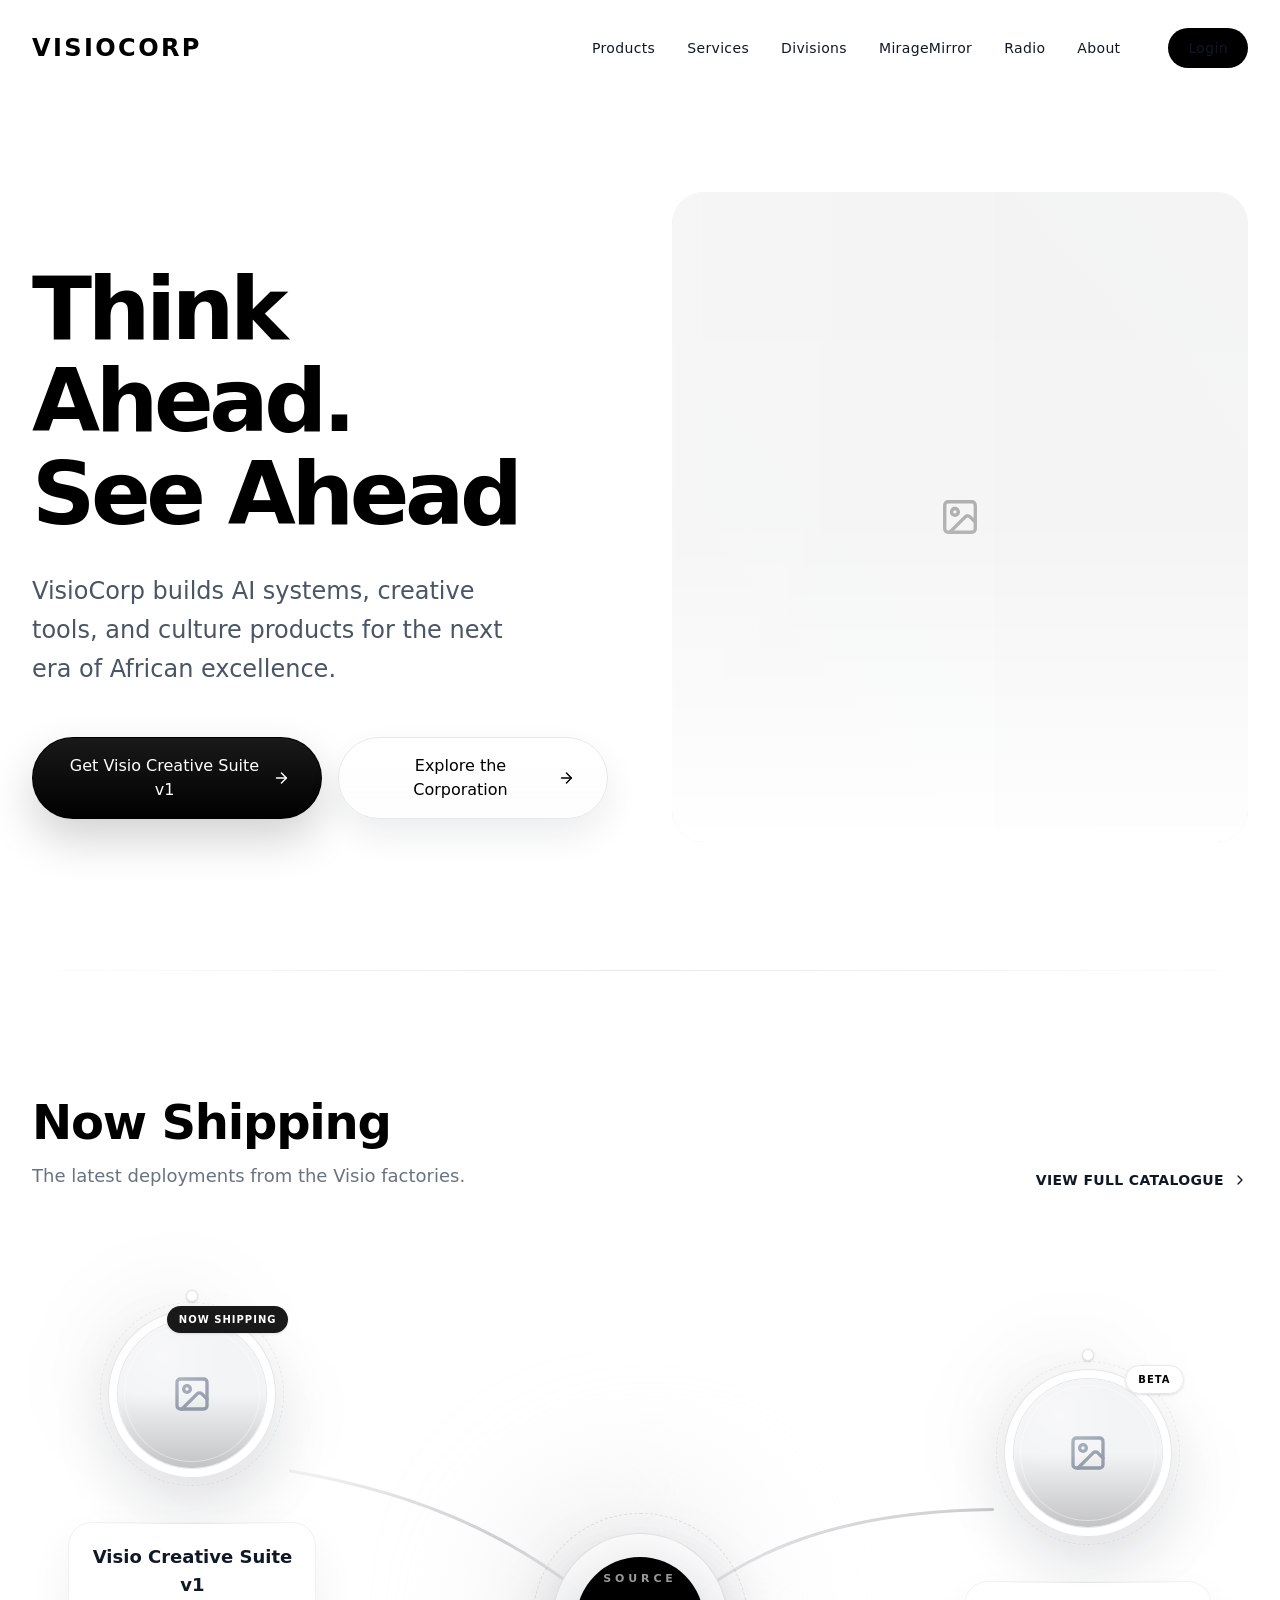
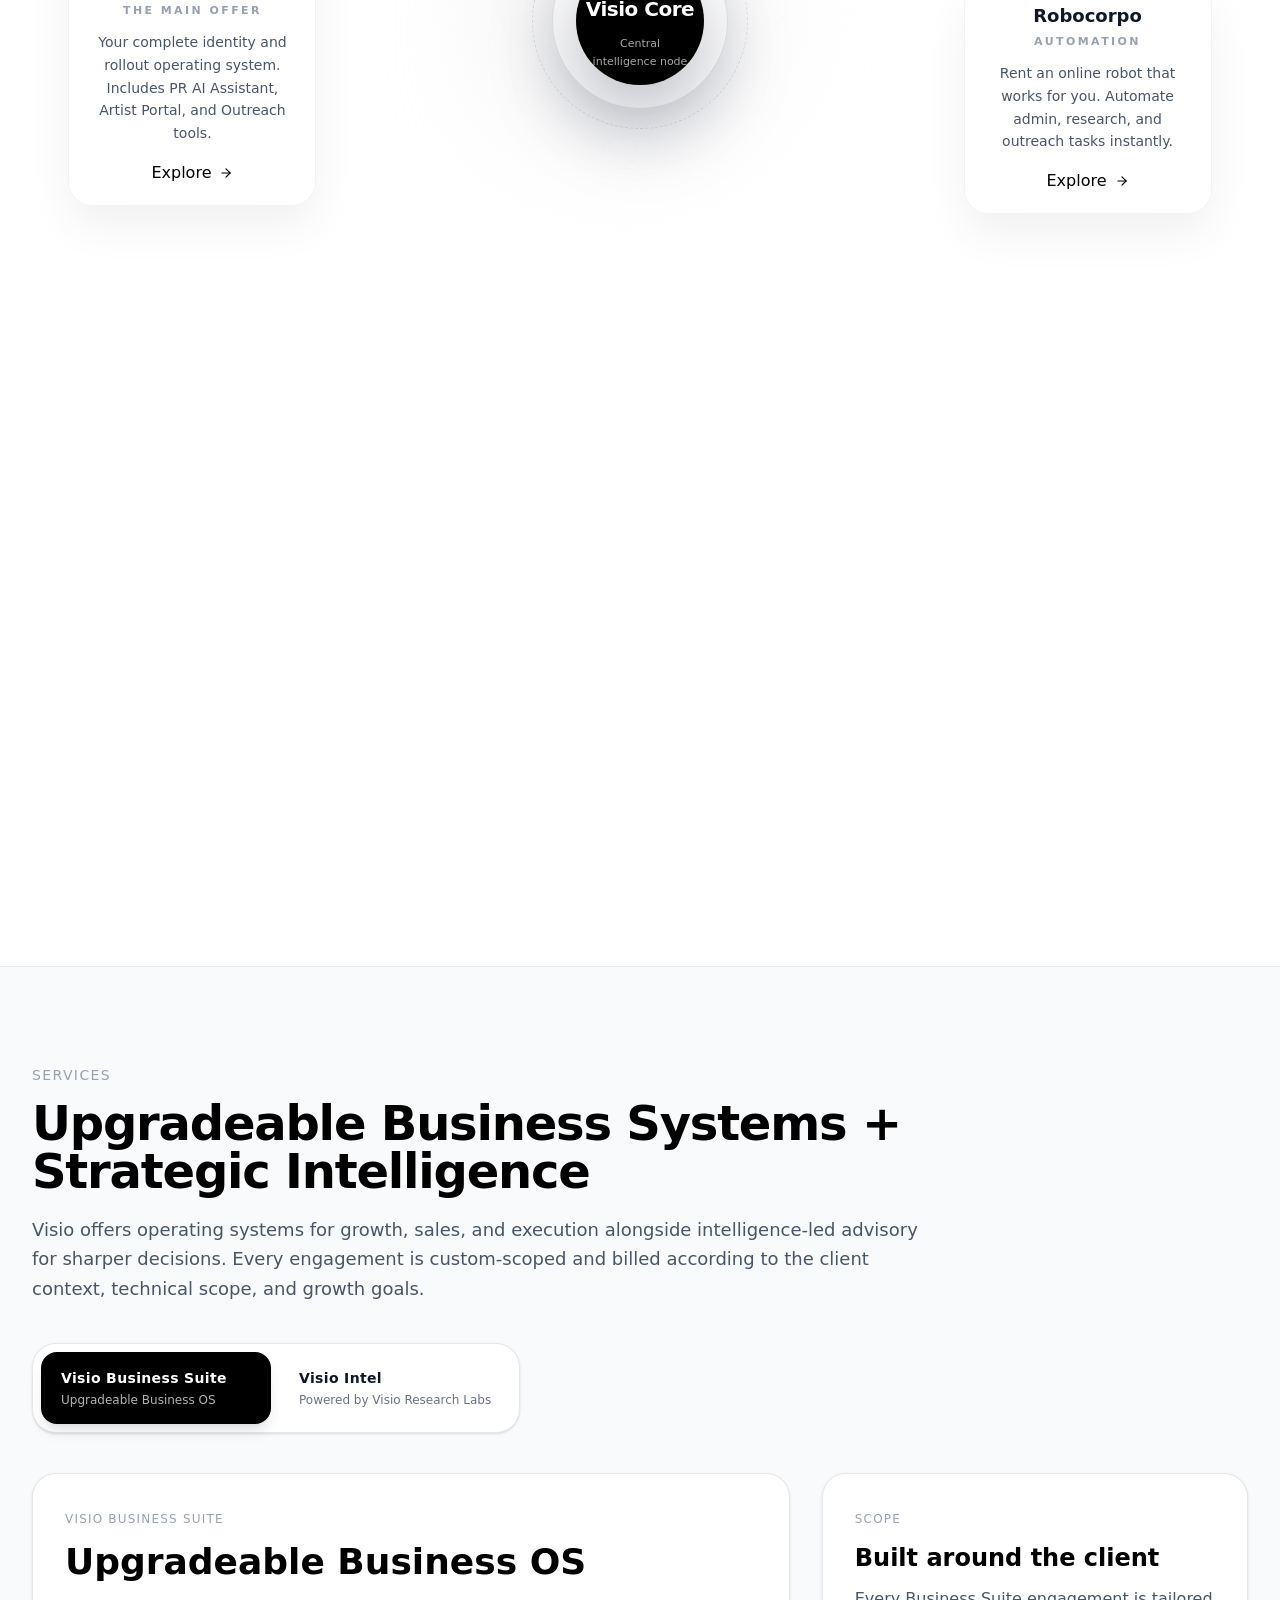
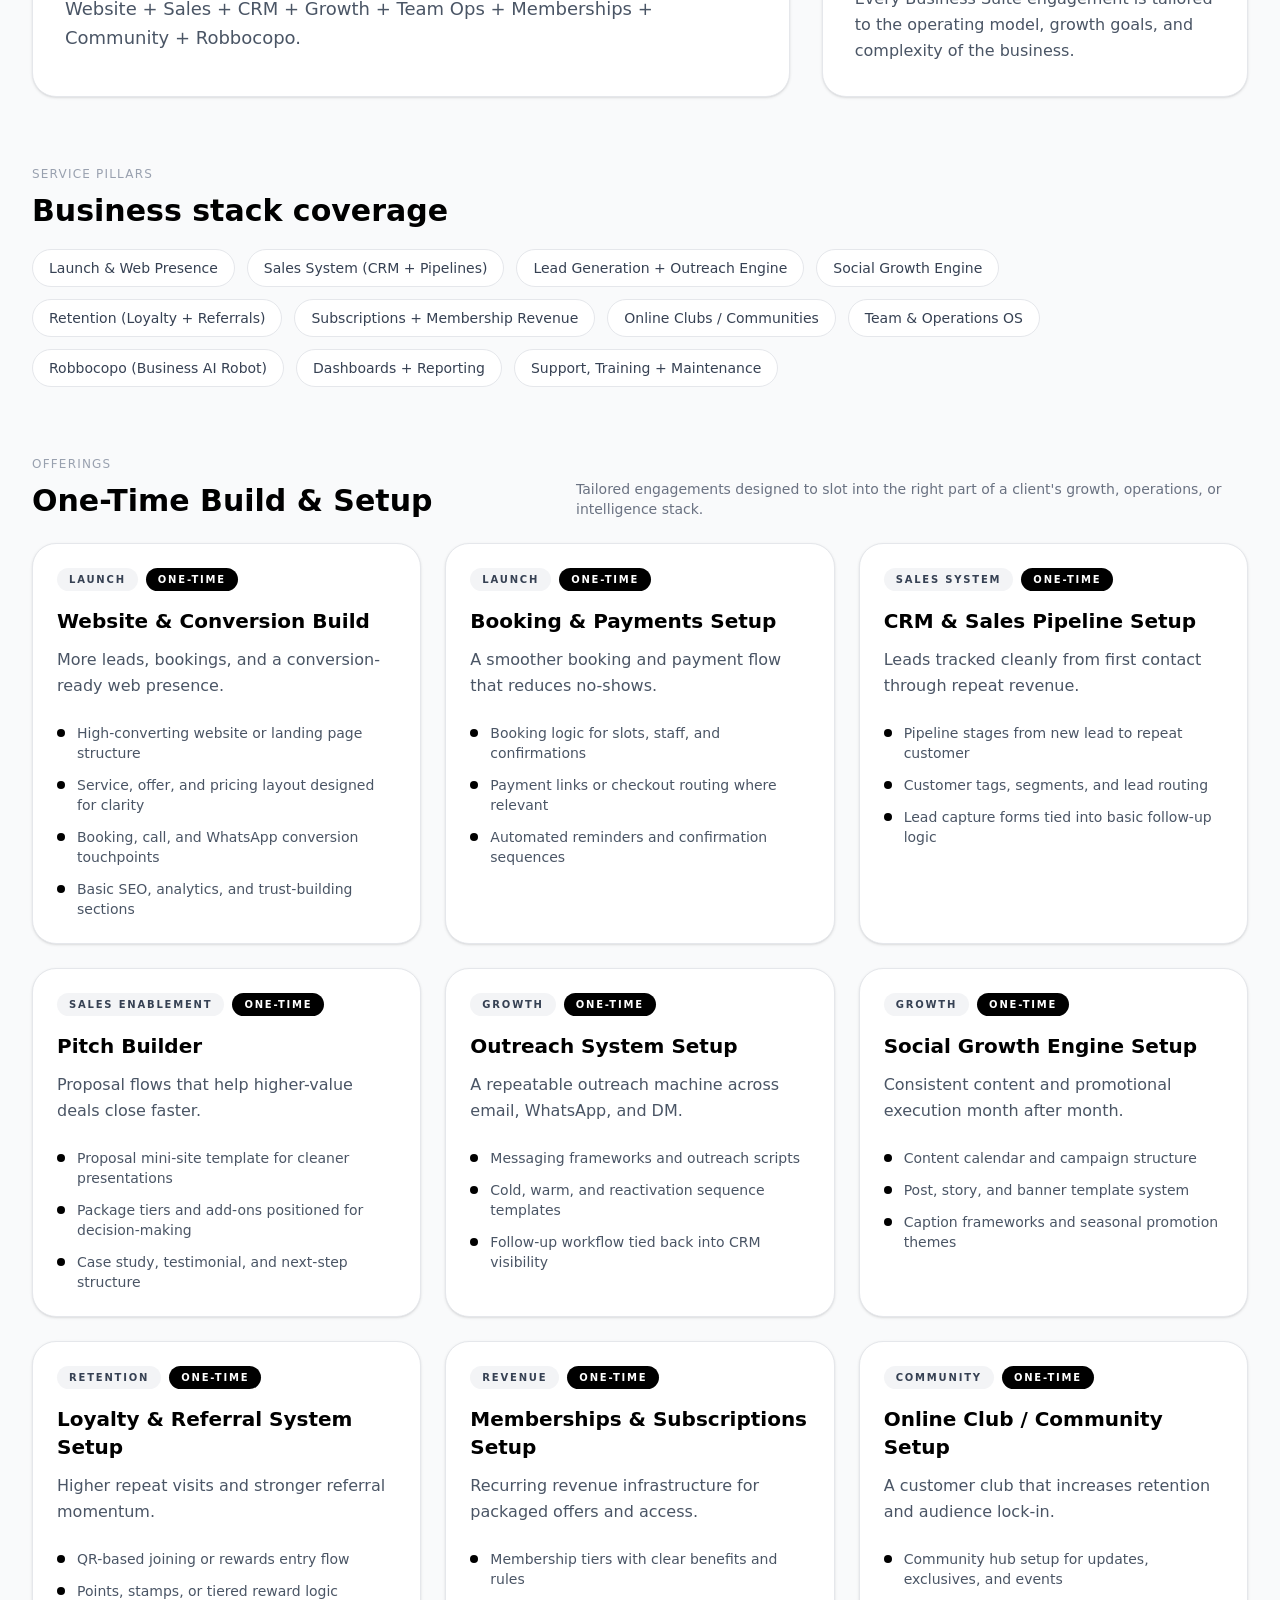
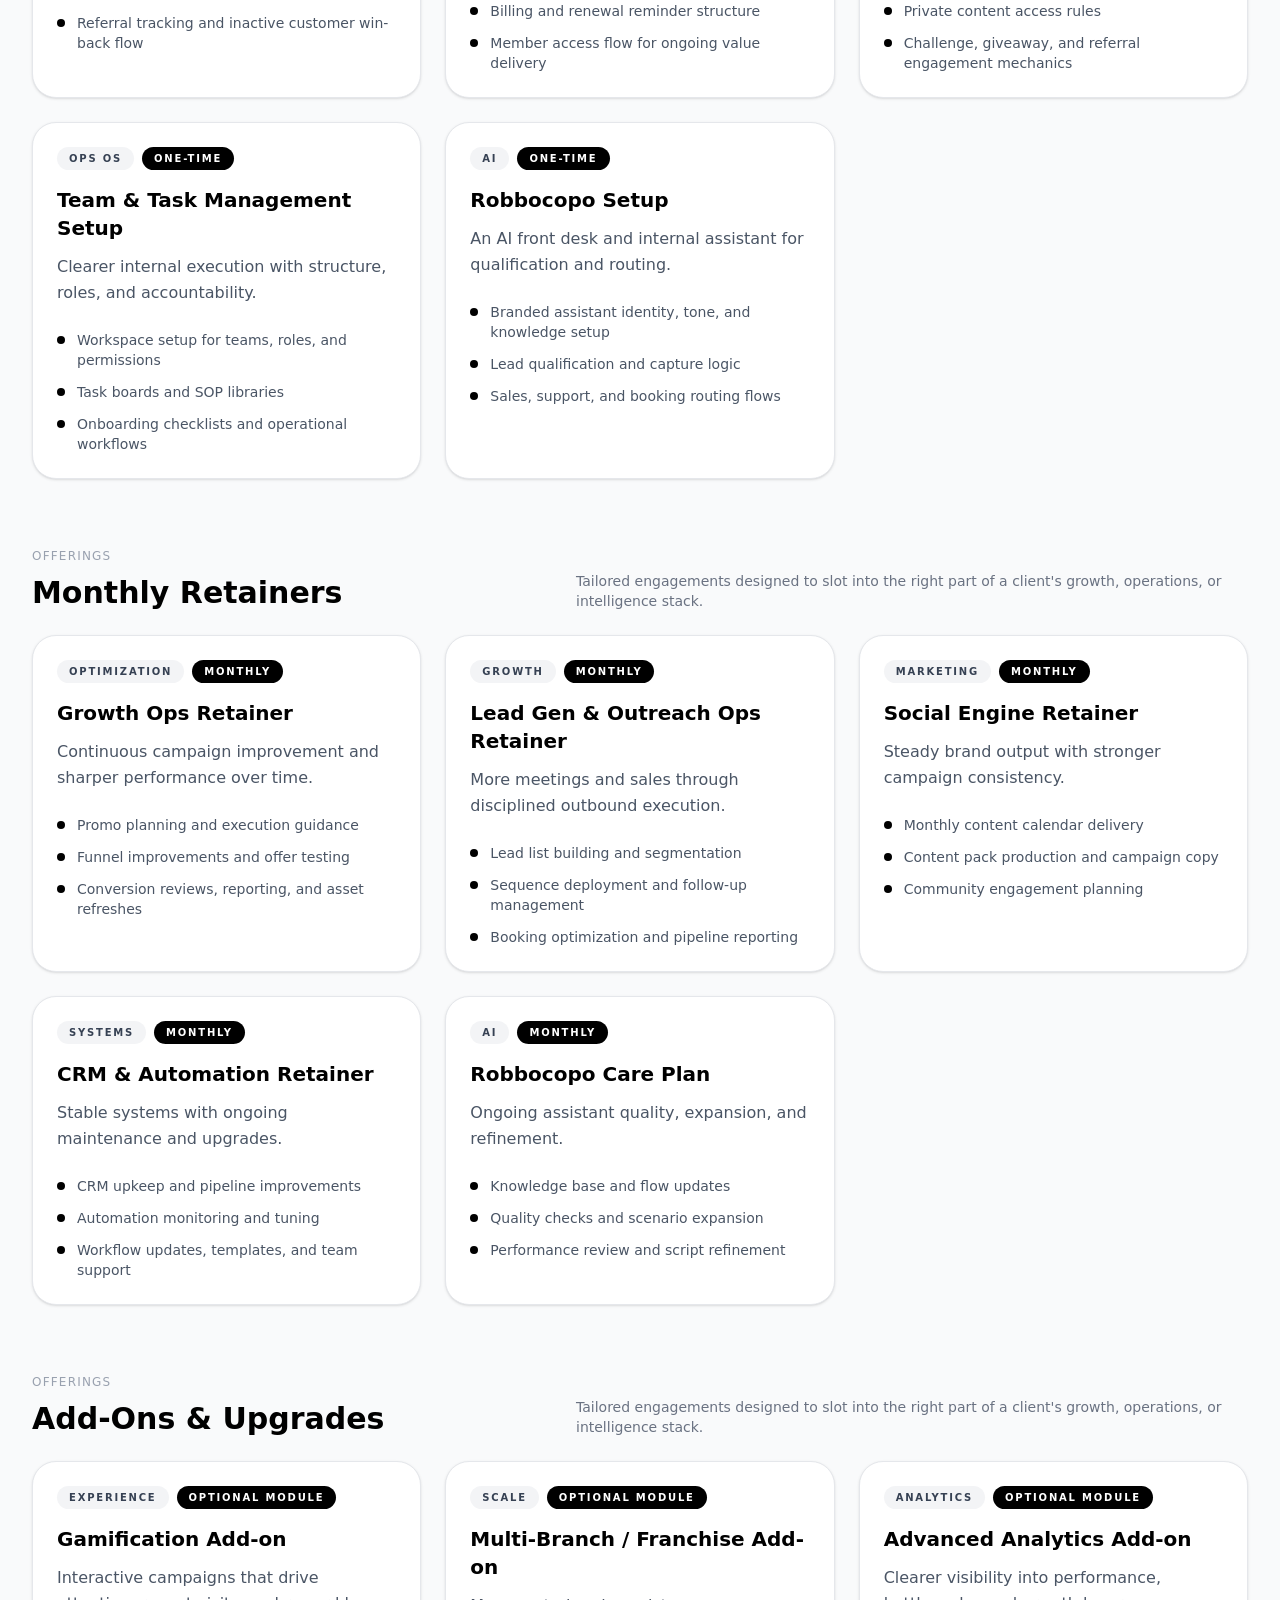
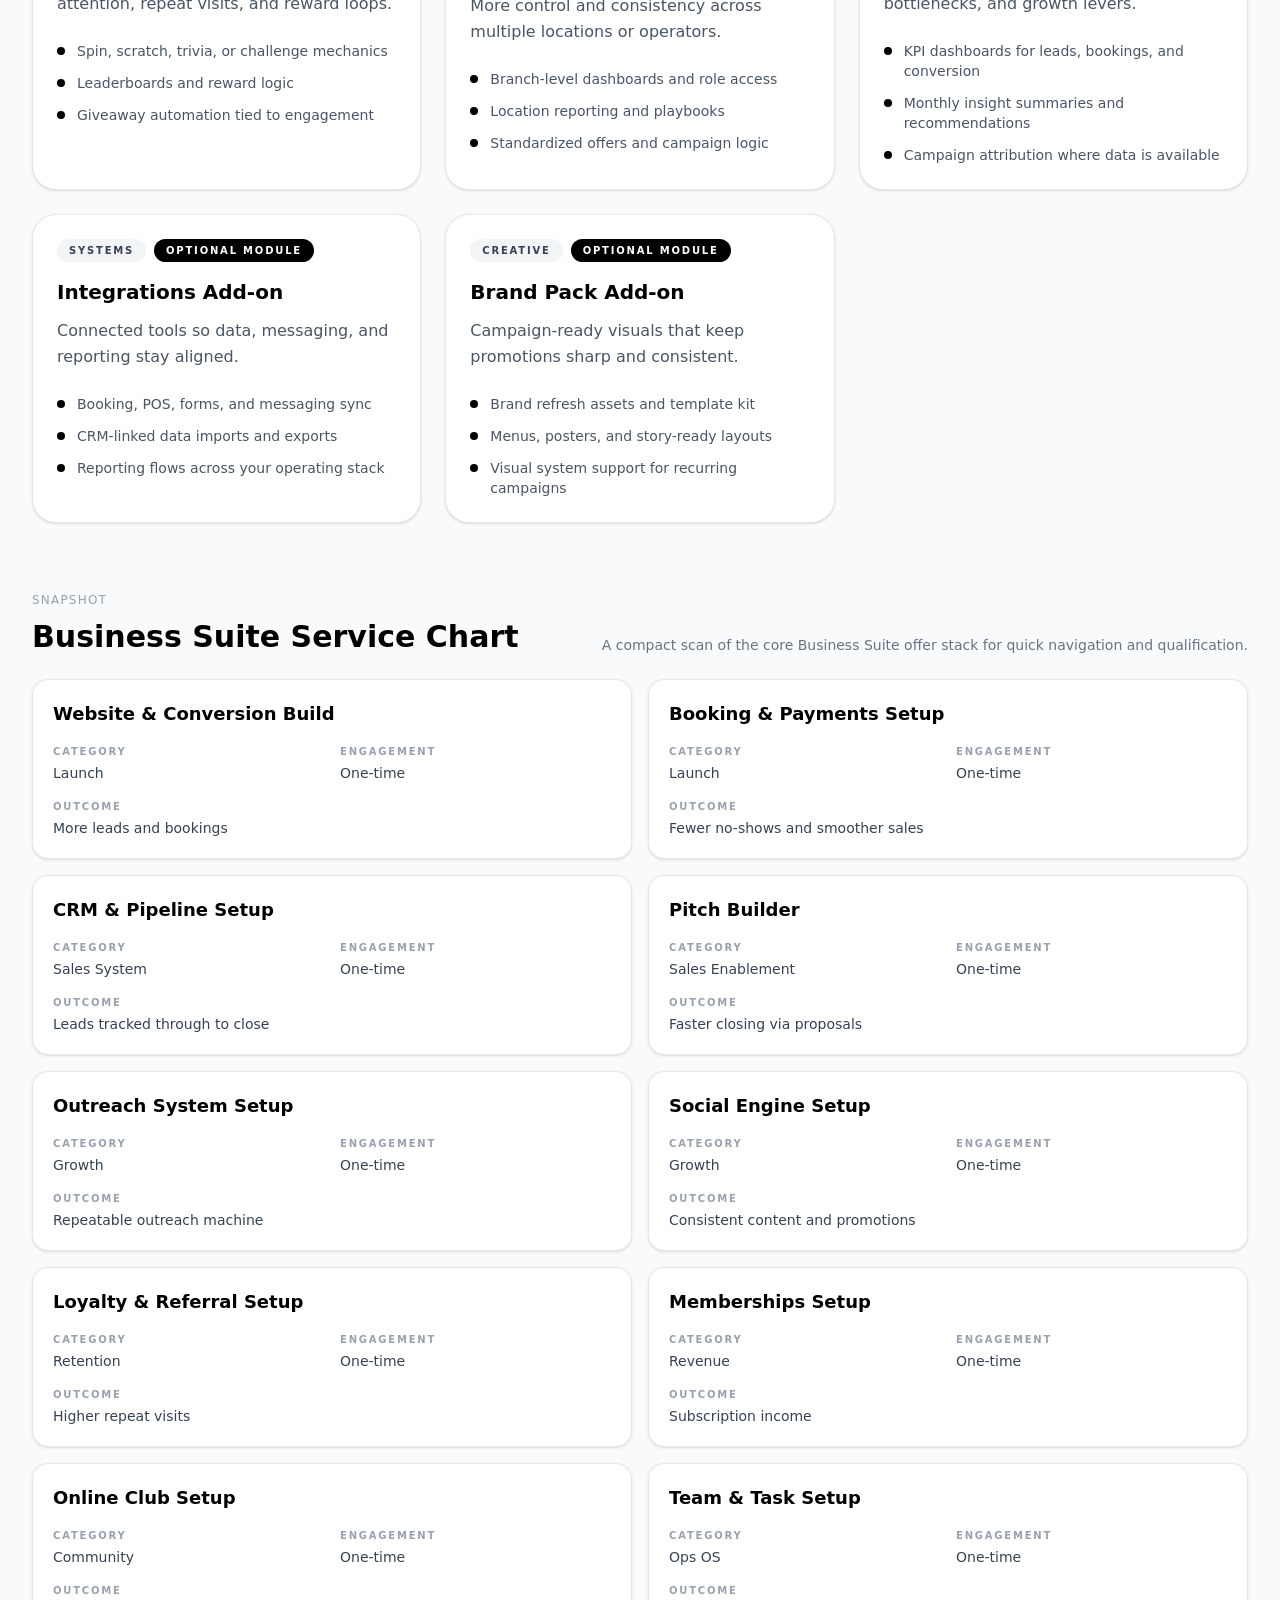
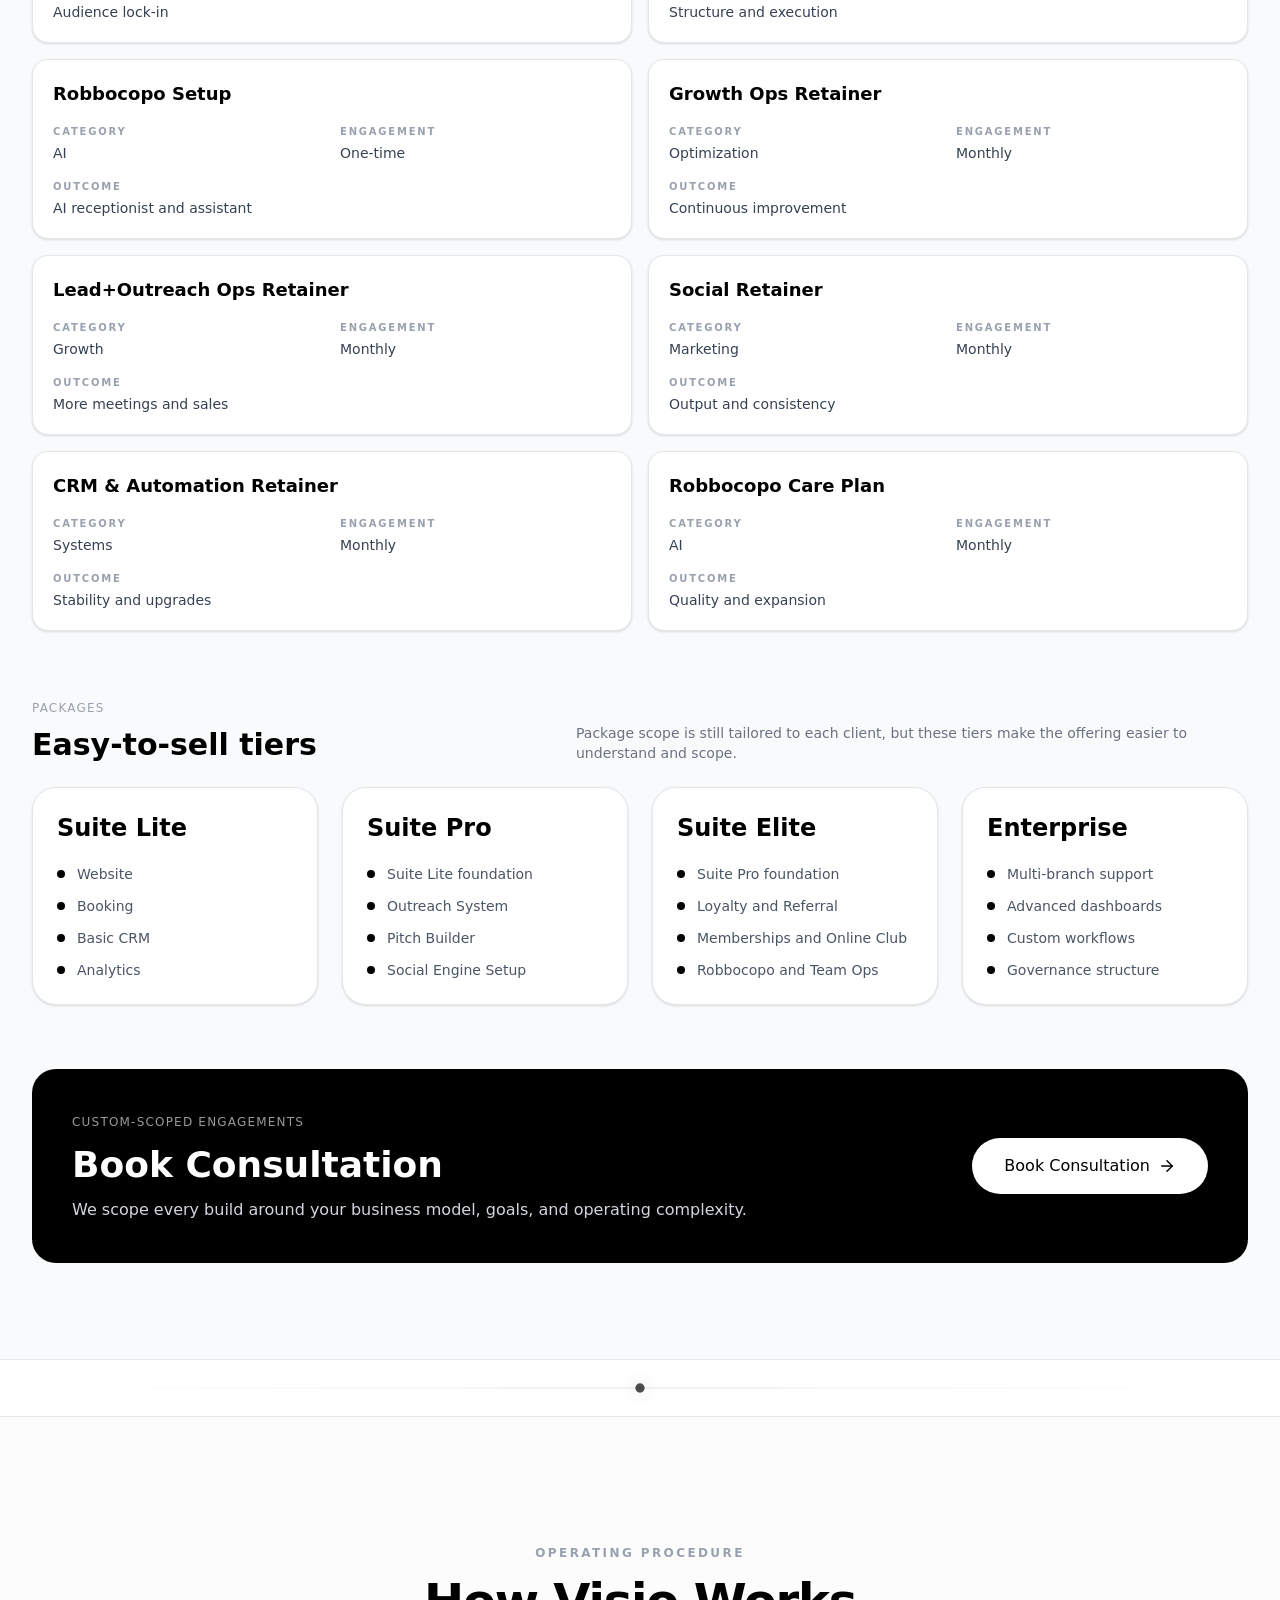
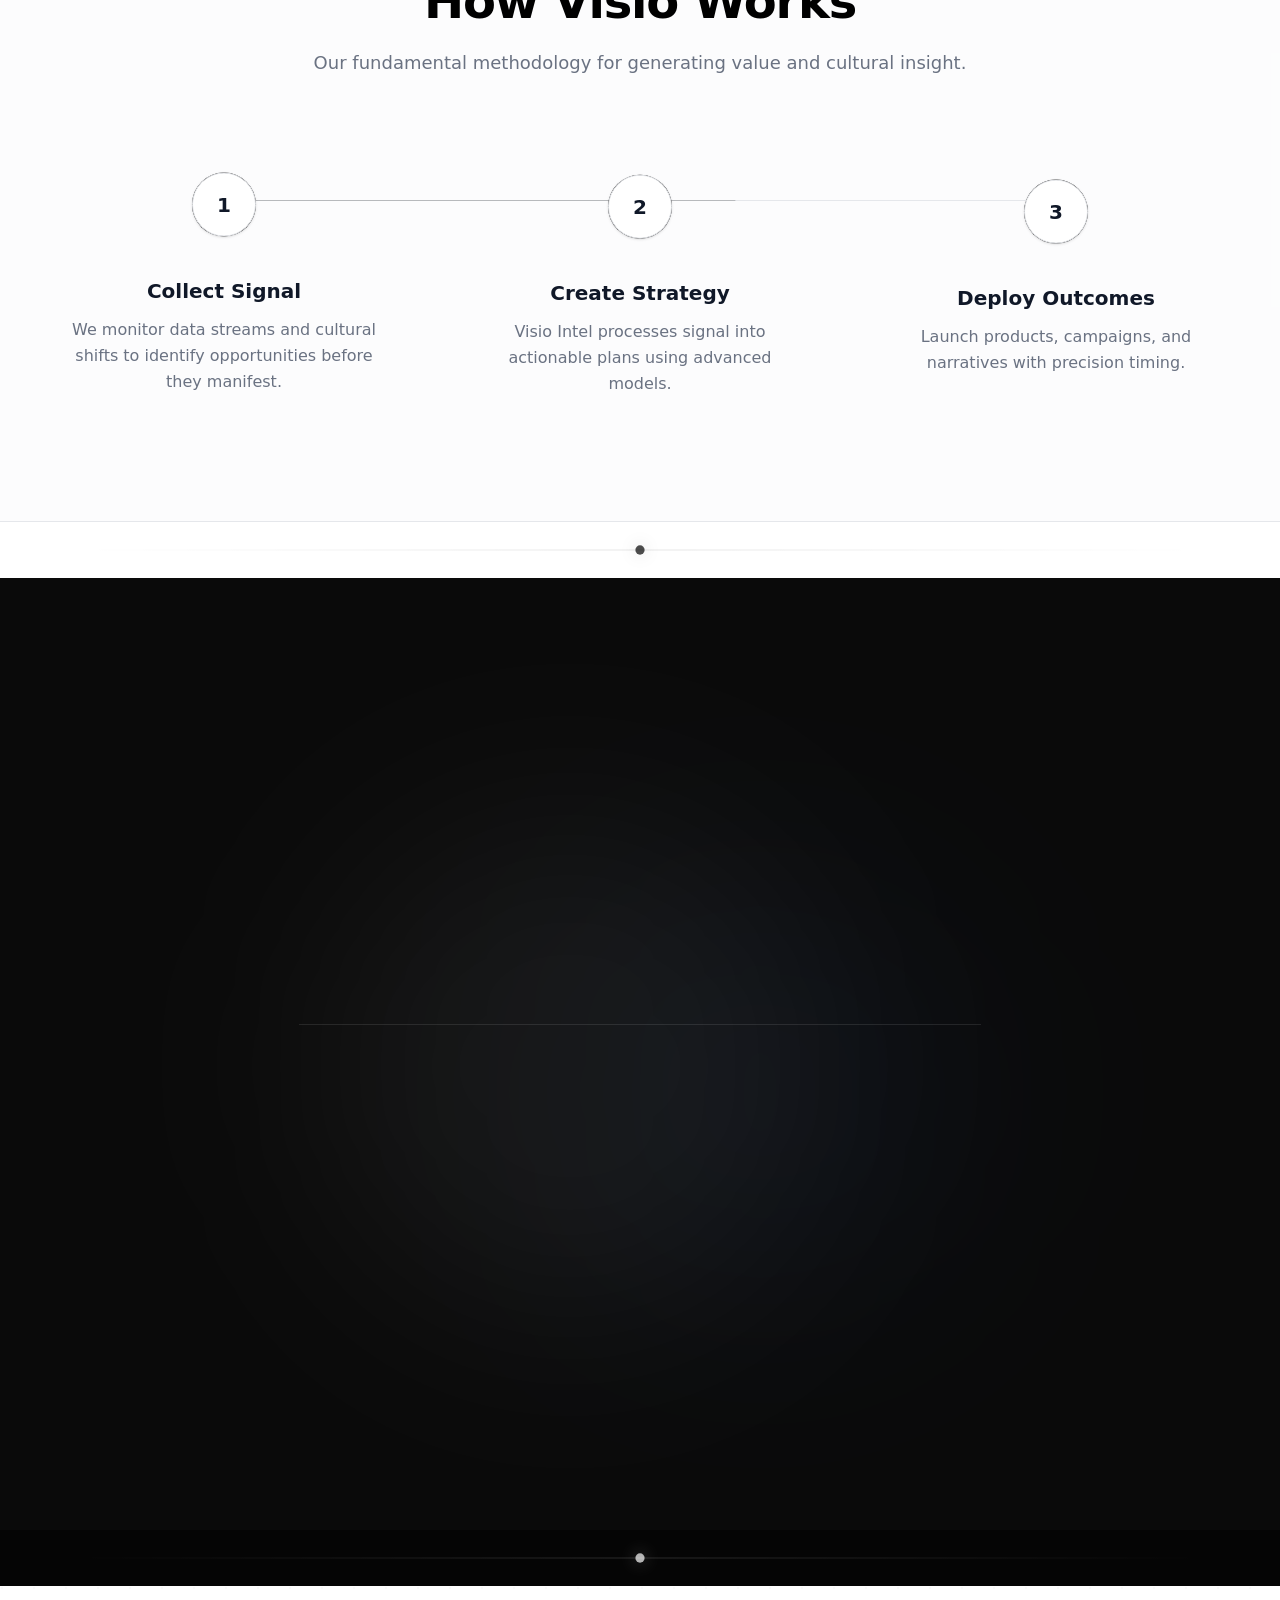
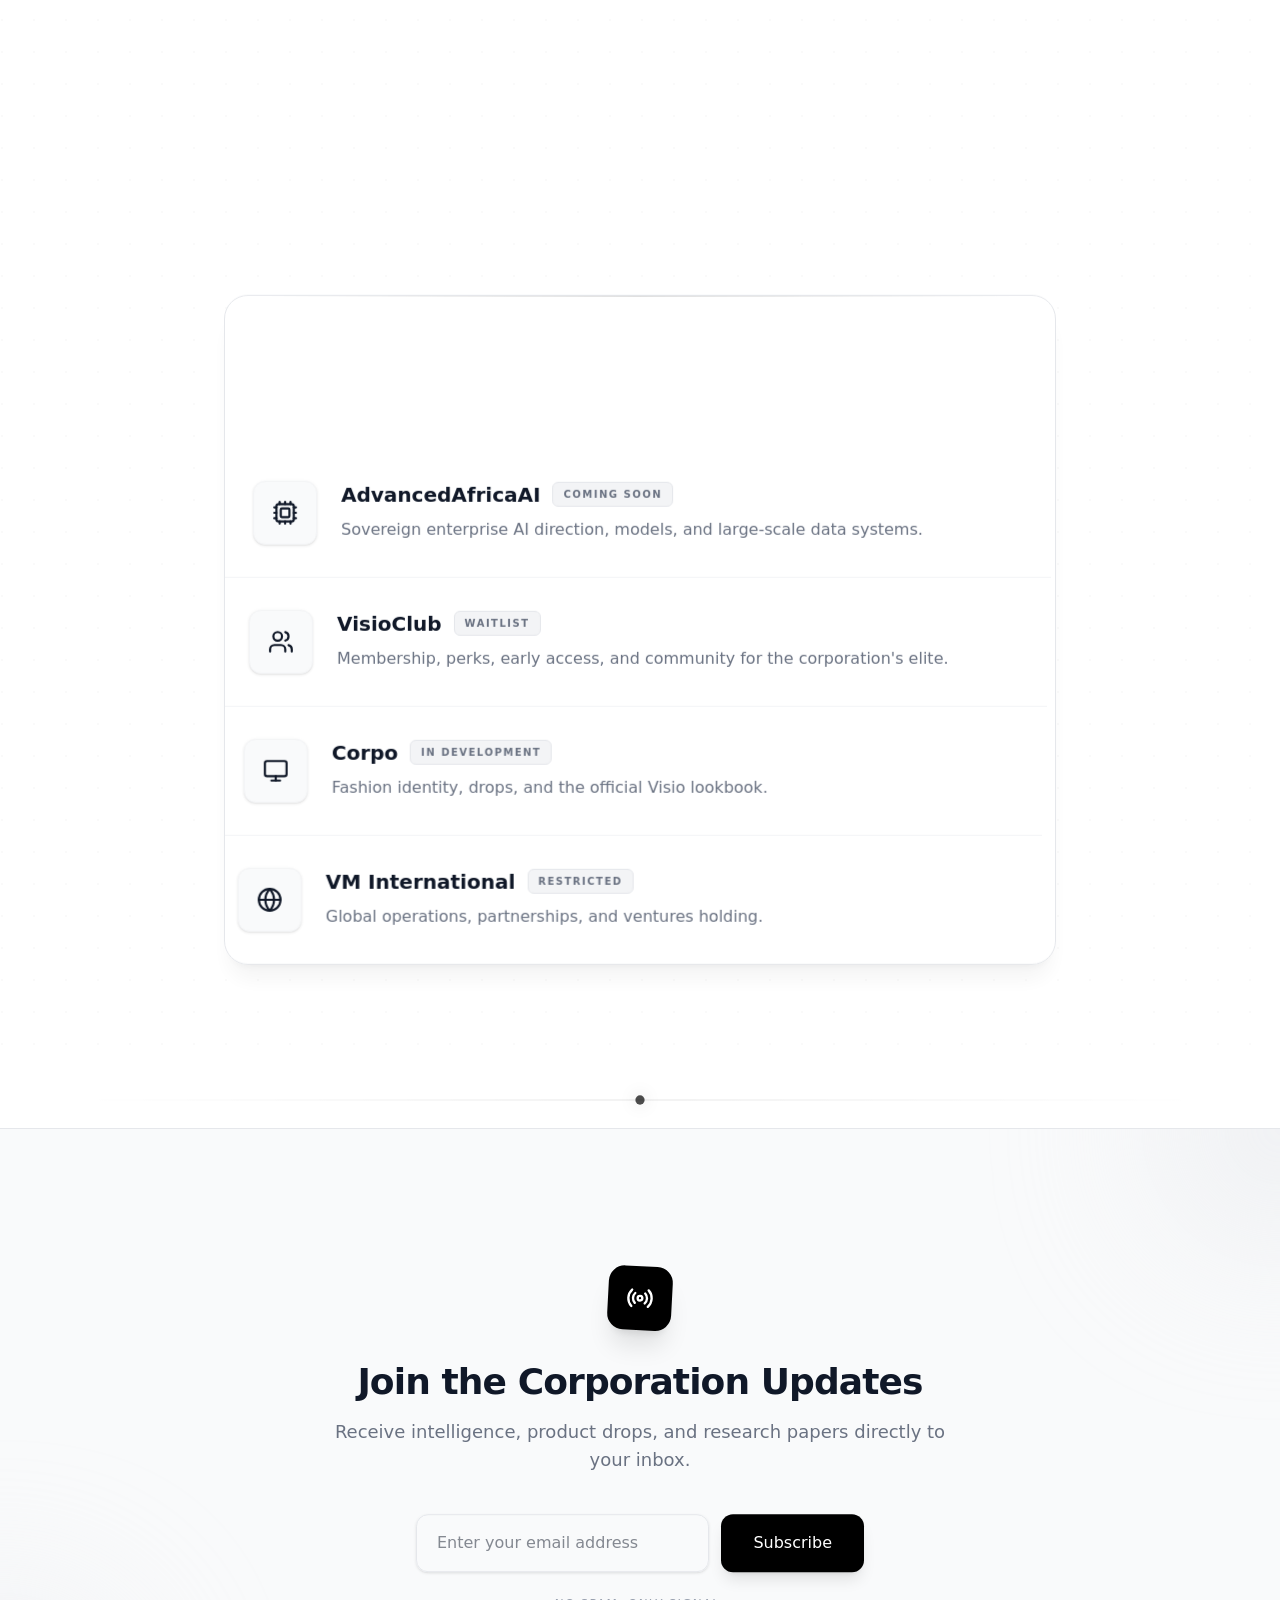
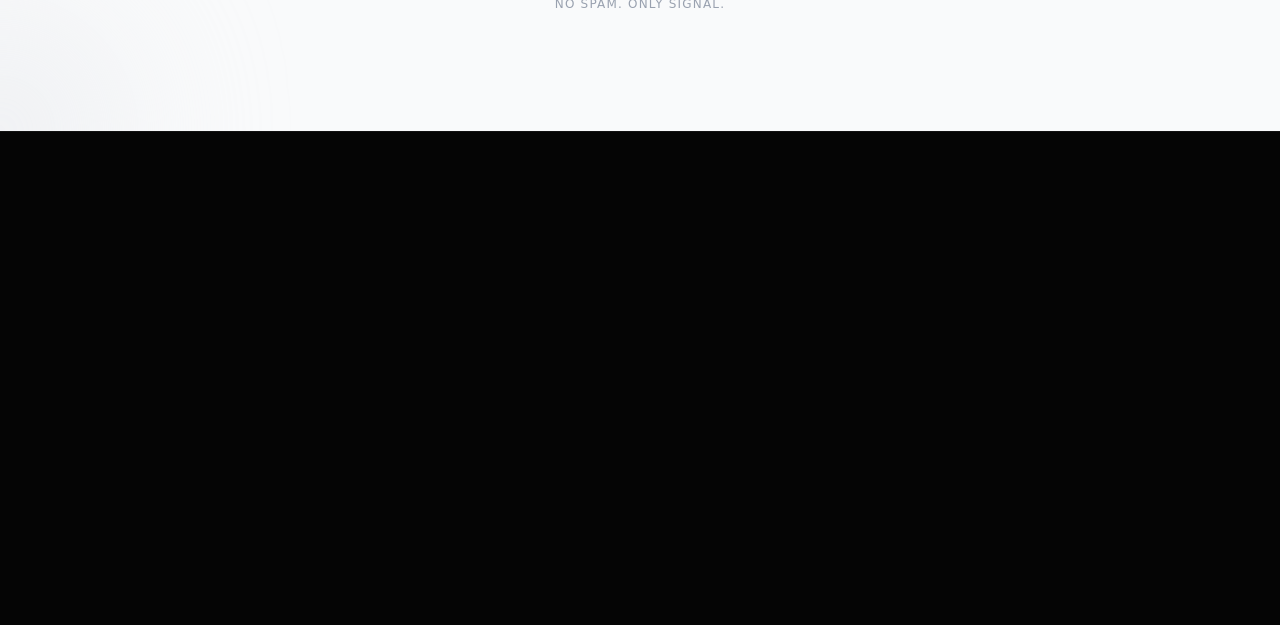
==== index.html @ 2f6a05c6 "visiocorp.co — published site, with Terms and Refund Policy Built from Iamhamptom/VisioCorp. /terms/" ====
<!doctype html>
<html lang="en">
  <head>
    <meta charset="UTF-8" />
    <meta name="viewport" content="width=device-width, initial-scale=1.0" />
    <title>VisioCorp | The Future Corporation</title>
    <meta
      name="description"
      content="VisioCorp builds tools, systems, and culture infrastructure for the next era of African excellence."
    />
    <script type="module" crossorigin src="/assets/index-DuDS6AJe.js"></script>
    <link rel="stylesheet" crossorigin href="/assets/index-F3XJ3Wct.css">
  </head>
  <body>
    <div id="root"></div>
  </body>
</html>
---- assets/index-F3XJ3Wct.css ----
@layer properties{@supports (((-webkit-hyphens:none)) and (not (margin-trim:inline))) or ((-moz-orient:inline) and (not (color:rgb(from red r g b)))){*,:before,:after,::backdrop{--tw-translate-x:0;--tw-translate-y:0;--tw-translate-z:0;--tw-rotate-x:initial;--tw-rotate-y:initial;--tw-rotate-z:initial;--tw-skew-x:initial;--tw-skew-y:initial;--tw-space-y-reverse:0;--tw-space-x-reverse:0;--tw-border-style:solid;--tw-gradient-position:initial;--tw-gradient-from:#0000;--tw-gradient-via:#0000;--tw-gradient-to:#0000;--tw-gradient-stops:initial;--tw-gradient-via-stops:initial;--tw-gradient-from-position:0%;--tw-gradient-via-position:50%;--tw-gradient-to-position:100%;--tw-leading:initial;--tw-font-weight:initial;--tw-tracking:initial;--tw-shadow:0 0 #0000;--tw-shadow-color:initial;--tw-shadow-alpha:100%;--tw-inset-shadow:0 0 #0000;--tw-inset-shadow-color:initial;--tw-inset-shadow-alpha:100%;--tw-ring-color:initial;--tw-ring-shadow:0 0 #0000;--tw-inset-ring-color:initial;--tw-inset-ring-shadow:0 0 #0000;--tw-ring-inset:initial;--tw-ring-offset-width:0px;--tw-ring-offset-color:#fff;--tw-ring-offset-shadow:0 0 #0000;--tw-blur:initial;--tw-brightness:initial;--tw-contrast:initial;--tw-grayscale:initial;--tw-hue-rotate:initial;--tw-invert:initial;--tw-opacity:initial;--tw-saturate:initial;--tw-sepia:initial;--tw-drop-shadow:initial;--tw-drop-shadow-color:initial;--tw-drop-shadow-alpha:100%;--tw-drop-shadow-size:initial;--tw-backdrop-blur:initial;--tw-backdrop-brightness:initial;--tw-backdrop-contrast:initial;--tw-backdrop-grayscale:initial;--tw-backdrop-hue-rotate:initial;--tw-backdrop-invert:initial;--tw-backdrop-opacity:initial;--tw-backdrop-saturate:initial;--tw-backdrop-sepia:initial;--tw-duration:initial;--tw-ease:initial;--tw-scale-x:1;--tw-scale-y:1;--tw-scale-z:1}}}@layer theme{:root,:host{--font-sans:ui-sans-serif, system-ui, sans-serif, "Apple Color Emoji", "Segoe UI Emoji", "Segoe UI Symbol", "Noto Color Emoji";--font-mono:ui-monospace, SFMono-Regular, Menlo, Monaco, Consolas, "Liberation Mono", "Courier New", monospace;--color-blue-400:oklch(70.7% .165 254.624);--color-blue-500:oklch(62.3% .214 259.815);--color-purple-400:oklch(71.4% .203 305.504);--color-purple-500:oklch(62.7% .265 303.9);--color-pink-400:oklch(71.8% .202 349.761);--color-pink-500:oklch(65.6% .241 354.308);--color-gray-50:oklch(98.5% .002 247.839);--color-gray-100:oklch(96.7% .003 264.542);--color-gray-200:oklch(92.8% .006 264.531);--color-gray-300:oklch(87.2% .01 258.338);--color-gray-400:oklch(70.7% .022 261.325);--color-gray-500:oklch(55.1% .027 264.364);--color-gray-600:oklch(44.6% .03 256.802);--color-gray-700:oklch(37.3% .034 259.733);--color-gray-800:oklch(27.8% .033 256.848);--color-gray-900:oklch(21% .034 264.665);--color-black:#000;--color-white:#fff;--spacing:.25rem;--container-xs:20rem;--container-sm:24rem;--container-md:28rem;--container-lg:32rem;--container-2xl:42rem;--container-3xl:48rem;--container-4xl:56rem;--container-5xl:64rem;--container-7xl:80rem;--text-xs:.75rem;--text-xs--line-height:calc(1 / .75);--text-sm:.875rem;--text-sm--line-height:calc(1.25 / .875);--text-lg:1.125rem;--text-lg--line-height:calc(1.75 / 1.125);--text-xl:1.25rem;--text-xl--line-height:calc(1.75 / 1.25);--text-2xl:1.5rem;--text-2xl--line-height:calc(2 / 1.5);--text-3xl:1.875rem;--text-3xl--line-height: 1.2 ;--text-4xl:2.25rem;--text-4xl--line-height:calc(2.5 / 2.25);--text-5xl:3rem;--text-5xl--line-height:1;--text-6xl:3.75rem;--text-6xl--line-height:1;--text-7xl:4.5rem;--text-7xl--line-height:1;--font-weight-light:300;--font-weight-medium:500;--font-weight-semibold:600;--font-weight-bold:700;--font-weight-extrabold:800;--tracking-tighter:-.05em;--tracking-tight:-.025em;--tracking-wide:.025em;--tracking-widest:.1em;--leading-relaxed:1.625;--leading-loose:2;--radius-md:.375rem;--radius-xl:.75rem;--radius-2xl:1rem;--radius-3xl:1.5rem;--ease-out:cubic-bezier(0, 0, .2, 1);--blur-sm:8px;--blur-md:12px;--blur-xl:24px;--blur-2xl:40px;--blur-3xl:64px;--default-transition-duration:.15s;--default-transition-timing-function:cubic-bezier(.4, 0, .2, 1);--default-font-family:var(--font-sans);--default-mono-font-family:var(--font-mono)}}@layer base{*,:after,:before,::backdrop{box-sizing:border-box;border:0 solid;margin:0;padding:0}::file-selector-button{box-sizing:border-box;border:0 solid;margin:0;padding:0}html,:host{-webkit-text-size-adjust:100%;tab-size:4;line-height:1.5;font-family:var(--default-font-family,ui-sans-serif, system-ui, sans-serif, "Apple Color Emoji", "Segoe UI Emoji", "Segoe UI Symbol", "Noto Color Emoji");font-feature-settings:var(--default-font-feature-settings,normal);font-variation-settings:var(--default-font-variation-settings,normal);-webkit-tap-highlight-color:transparent}hr{height:0;color:inherit;border-top-width:1px}abbr:where([title]){-webkit-text-decoration:underline dotted;text-decoration:underline dotted}h1,h2,h3,h4,h5,h6{font-size:inherit;font-weight:inherit}a{color:inherit;-webkit-text-decoration:inherit;text-decoration:inherit}b,strong{font-weight:bolder}code,kbd,samp,pre{font-family:var(--default-mono-font-family,ui-monospace, SFMono-Regular, Menlo, Monaco, Consolas, "Liberation Mono", "Courier New", monospace);font-feature-settings:var(--default-mono-font-feature-settings,normal);font-variation-settings:var(--default-mono-font-variation-settings,normal);font-size:1em}small{font-size:80%}sub,sup{vertical-align:baseline;font-size:75%;line-height:0;position:relative}sub{bottom:-.25em}sup{top:-.5em}table{text-indent:0;border-color:inherit;border-collapse:collapse}:-moz-focusring{outline:auto}progress{vertical-align:baseline}summary{display:list-item}ol,ul,menu{list-style:none}img,svg,video,canvas,audio,iframe,embed,object{vertical-align:middle;display:block}img,video{max-width:100%;height:auto}button,input,select,optgroup,textarea{font:inherit;font-feature-settings:inherit;font-variation-settings:inherit;letter-spacing:inherit;color:inherit;opacity:1;background-color:#0000;border-radius:0}::file-selector-button{font:inherit;font-feature-settings:inherit;font-variation-settings:inherit;letter-spacing:inherit;color:inherit;opacity:1;background-color:#0000;border-radius:0}:where(select:is([multiple],[size])) optgroup{font-weight:bolder}:where(select:is([multiple],[size])) optgroup option{padding-inline-start:20px}::file-selector-button{margin-inline-end:4px}::placeholder{opacity:1}@supports (not ((-webkit-appearance:-apple-pay-button))) or (contain-intrinsic-size:1px){::placeholder{color:currentColor}@supports (color:color-mix(in lab,red,red)){::placeholder{color:color-mix(in oklab,currentcolor 50%,transparent)}}}textarea{resize:vertical}::-webkit-search-decoration{-webkit-appearance:none}::-webkit-date-and-time-value{min-height:1lh;text-align:inherit}::-webkit-datetime-edit{display:inline-flex}::-webkit-datetime-edit-fields-wrapper{padding:0}::-webkit-datetime-edit{padding-block:0}::-webkit-datetime-edit-year-field{padding-block:0}::-webkit-datetime-edit-month-field{padding-block:0}::-webkit-datetime-edit-day-field{padding-block:0}::-webkit-datetime-edit-hour-field{padding-block:0}::-webkit-datetime-edit-minute-field{padding-block:0}::-webkit-datetime-edit-second-field{padding-block:0}::-webkit-datetime-edit-millisecond-field{padding-block:0}::-webkit-datetime-edit-meridiem-field{padding-block:0}::-webkit-calendar-picker-indicator{line-height:1}:-moz-ui-invalid{box-shadow:none}button,input:where([type=button],[type=reset],[type=submit]){appearance:button}::file-selector-button{appearance:button}::-webkit-inner-spin-button{height:auto}::-webkit-outer-spin-button{height:auto}[hidden]:where(:not([hidden=until-found])){display:none!important}}@layer components;@layer utilities{.pointer-events-none{pointer-events:none}.absolute{position:absolute}.fixed{position:fixed}.relative{position:relative}.inset-0{inset:calc(var(--spacing) * 0)}.inset-3{inset:calc(var(--spacing) * 3)}.inset-5{inset:calc(var(--spacing) * 5)}.inset-8{inset:calc(var(--spacing) * 8)}.inset-\[1px\]{inset:1px}.inset-\[2\.25rem\]{inset:2.25rem}.inset-x-6{inset-inline:calc(var(--spacing) * 6)}.inset-x-10{inset-inline:calc(var(--spacing) * 10)}.inset-y-0{inset-block:calc(var(--spacing) * 0)}.start{inset-inline-start:var(--spacing)}.-top-\[30\%\]{top:-30%}.top-0{top:calc(var(--spacing) * 0)}.top-1\/2{top:50%}.top-1\/4{top:25%}.top-4{top:calc(var(--spacing) * 4)}.top-7{top:calc(var(--spacing) * 7)}.top-20{top:calc(var(--spacing) * 20)}.top-\[3\%\]{top:3%}.top-\[8\%\]{top:8%}.top-\[18\%\]{top:18%}.top-\[31\%\]{top:31%}.top-\[66\%\]{top:66%}.-right-\[10\%\]{right:-10%}.right-0{right:calc(var(--spacing) * 0)}.right-1\/4{right:25%}.right-2{right:calc(var(--spacing) * 2)}.right-\[3\%\]{right:3%}.right-\[16\%\]{right:16%}.right-\[16\.66\%\]{right:16.66%}.-bottom-\[20\%\]{bottom:-20%}.bottom-0{bottom:calc(var(--spacing) * 0)}.bottom-1\/4{bottom:25%}.bottom-10{bottom:calc(var(--spacing) * 10)}.bottom-20{bottom:calc(var(--spacing) * 20)}.bottom-\[12\%\]{bottom:12%}.-left-\[10\%\]{left:-10%}.left-0{left:calc(var(--spacing) * 0)}.left-1\/2{left:50%}.left-1\/4{left:25%}.left-\[3\%\]{left:3%}.left-\[16\%\]{left:16%}.left-\[16\.66\%\]{left:16.66%}.-z-10{z-index:-10}.z-10{z-index:10}.z-50{z-index:50}.z-\[-1\]{z-index:-1}.col-span-2{grid-column:span 2/span 2}.mx-auto{margin-inline:auto}.mt-1{margin-top:calc(var(--spacing) * 1)}.mt-1\.5{margin-top:calc(var(--spacing) * 1.5)}.mt-2{margin-top:calc(var(--spacing) * 2)}.mt-3{margin-top:calc(var(--spacing) * 3)}.mt-4{margin-top:calc(var(--spacing) * 4)}.mt-6{margin-top:calc(var(--spacing) * 6)}.mt-10{margin-top:calc(var(--spacing) * 10)}.mb-1{margin-bottom:calc(var(--spacing) * 1)}.mb-2{margin-bottom:calc(var(--spacing) * 2)}.mb-3{margin-bottom:calc(var(--spacing) * 3)}.mb-4{margin-bottom:calc(var(--spacing) * 4)}.mb-5{margin-bottom:calc(var(--spacing) * 5)}.mb-6{margin-bottom:calc(var(--spacing) * 6)}.mb-8{margin-bottom:calc(var(--spacing) * 8)}.mb-10{margin-bottom:calc(var(--spacing) * 10)}.mb-12{margin-bottom:calc(var(--spacing) * 12)}.mb-16{margin-bottom:calc(var(--spacing) * 16)}.mb-20{margin-bottom:calc(var(--spacing) * 20)}.mb-24{margin-bottom:calc(var(--spacing) * 24)}.ml-4{margin-left:calc(var(--spacing) * 4)}.block{display:block}.flex{display:flex}.grid{display:grid}.hidden{display:none}.inline-block{display:inline-block}.inline-flex{display:inline-flex}.h-2{height:calc(var(--spacing) * 2)}.h-2\.5{height:calc(var(--spacing) * 2.5)}.h-3{height:calc(var(--spacing) * 3)}.h-8{height:calc(var(--spacing) * 8)}.h-10{height:calc(var(--spacing) * 10)}.h-12{height:calc(var(--spacing) * 12)}.h-14{height:calc(var(--spacing) * 14)}.h-16{height:calc(var(--spacing) * 16)}.h-20{height:calc(var(--spacing) * 20)}.h-24{height:calc(var(--spacing) * 24)}.h-28{height:calc(var(--spacing) * 28)}.h-32{height:calc(var(--spacing) * 32)}.h-44{height:calc(var(--spacing) * 44)}.h-60{height:calc(var(--spacing) * 60)}.h-64{height:calc(var(--spacing) * 64)}.h-\[60vw\]{height:60vw}.h-\[74rem\]{height:74rem}.h-\[80vw\]{height:80vw}.h-\[400px\]{height:400px}.h-\[500px\]{height:500px}.h-full{height:100%}.h-px{height:1px}.max-h-\[600px\]{max-height:600px}.max-h-\[800px\]{max-height:800px}.w-2{width:calc(var(--spacing) * 2)}.w-2\.5{width:calc(var(--spacing) * 2.5)}.w-3{width:calc(var(--spacing) * 3)}.w-10{width:calc(var(--spacing) * 10)}.w-14{width:calc(var(--spacing) * 14)}.w-16{width:calc(var(--spacing) * 16)}.w-24{width:calc(var(--spacing) * 24)}.w-32{width:calc(var(--spacing) * 32)}.w-44{width:calc(var(--spacing) * 44)}.w-60{width:calc(var(--spacing) * 60)}.w-64{width:calc(var(--spacing) * 64)}.w-\[60vw\]{width:60vw}.w-\[62vw\]{width:62vw}.w-\[70vw\]{width:70vw}.w-\[80vw\]{width:80vw}.w-\[400px\]{width:400px}.w-\[500px\]{width:500px}.w-\[min\(88\%\,72rem\)\]{width:min(88%,72rem)}.w-full{width:100%}.w-px{width:1px}.max-w-2xl{max-width:var(--container-2xl)}.max-w-3xl{max-width:var(--container-3xl)}.max-w-4xl{max-width:var(--container-4xl)}.max-w-5xl{max-width:var(--container-5xl)}.max-w-7xl{max-width:var(--container-7xl)}.max-w-\[15\.5rem\]{max-width:15.5rem}.max-w-\[600px\]{max-width:600px}.max-w-\[800px\]{max-width:800px}.max-w-lg{max-width:var(--container-lg)}.max-w-md{max-width:var(--container-md)}.max-w-sm{max-width:var(--container-sm)}.max-w-xs{max-width:var(--container-xs)}.min-w-\[230px\]{min-width:230px}.flex-1{flex:1}.shrink-0{flex-shrink:0}.origin-center{transform-origin:50%}.-translate-x-1\/2{--tw-translate-x: -50% ;translate:var(--tw-translate-x) var(--tw-translate-y)}.-translate-x-4{--tw-translate-x:calc(var(--spacing) * -4);translate:var(--tw-translate-x) var(--tw-translate-y)}.-translate-x-\[160\%\]{--tw-translate-x: -160% ;translate:var(--tw-translate-x) var(--tw-translate-y)}.translate-x-1\/2{--tw-translate-x: 50% ;translate:var(--tw-translate-x) var(--tw-translate-y)}.-translate-y-1\/2{--tw-translate-y: -50% ;translate:var(--tw-translate-x) var(--tw-translate-y)}.translate-y-1\/2{--tw-translate-y: 50% ;translate:var(--tw-translate-x) var(--tw-translate-y)}.-rotate-3{rotate:-3deg}.rotate-3{rotate:3deg}.rotate-6{rotate:6deg}.rotate-90{rotate:90deg}.-skew-x-12{--tw-skew-x:skewX( -12deg );transform:var(--tw-rotate-x,) var(--tw-rotate-y,) var(--tw-rotate-z,) var(--tw-skew-x,) var(--tw-skew-y,)}.cursor-default{cursor:default}.cursor-pointer{cursor:pointer}.grid-cols-1{grid-template-columns:repeat(1,minmax(0,1fr))}.grid-cols-2{grid-template-columns:repeat(2,minmax(0,1fr))}.flex-col{flex-direction:column}.flex-row{flex-direction:row}.flex-wrap{flex-wrap:wrap}.items-center{align-items:center}.items-end{align-items:flex-end}.items-start{align-items:flex-start}.justify-between{justify-content:space-between}.justify-center{justify-content:center}.gap-2{gap:calc(var(--spacing) * 2)}.gap-3{gap:calc(var(--spacing) * 3)}.gap-4{gap:calc(var(--spacing) * 4)}.gap-6{gap:calc(var(--spacing) * 6)}.gap-8{gap:calc(var(--spacing) * 8)}.gap-12{gap:calc(var(--spacing) * 12)}.gap-16{gap:calc(var(--spacing) * 16)}:where(.space-y-3>:not(:last-child)){--tw-space-y-reverse:0;margin-block-start:calc(calc(var(--spacing) * 3) * var(--tw-space-y-reverse));margin-block-end:calc(calc(var(--spacing) * 3) * calc(1 - var(--tw-space-y-reverse)))}:where(.space-y-4>:not(:last-child)){--tw-space-y-reverse:0;margin-block-start:calc(calc(var(--spacing) * 4) * var(--tw-space-y-reverse));margin-block-end:calc(calc(var(--spacing) * 4) * calc(1 - var(--tw-space-y-reverse)))}:where(.space-y-5>:not(:last-child)){--tw-space-y-reverse:0;margin-block-start:calc(calc(var(--spacing) * 5) * var(--tw-space-y-reverse));margin-block-end:calc(calc(var(--spacing) * 5) * calc(1 - var(--tw-space-y-reverse)))}:where(.space-y-6>:not(:last-child)){--tw-space-y-reverse:0;margin-block-start:calc(calc(var(--spacing) * 6) * var(--tw-space-y-reverse));margin-block-end:calc(calc(var(--spacing) * 6) * calc(1 - var(--tw-space-y-reverse)))}:where(.space-y-12>:not(:last-child)){--tw-space-y-reverse:0;margin-block-start:calc(calc(var(--spacing) * 12) * var(--tw-space-y-reverse));margin-block-end:calc(calc(var(--spacing) * 12) * calc(1 - var(--tw-space-y-reverse)))}:where(.space-y-16>:not(:last-child)){--tw-space-y-reverse:0;margin-block-start:calc(calc(var(--spacing) * 16) * var(--tw-space-y-reverse));margin-block-end:calc(calc(var(--spacing) * 16) * calc(1 - var(--tw-space-y-reverse)))}:where(.space-x-8>:not(:last-child)){--tw-space-x-reverse:0;margin-inline-start:calc(calc(var(--spacing) * 8) * var(--tw-space-x-reverse));margin-inline-end:calc(calc(var(--spacing) * 8) * calc(1 - var(--tw-space-x-reverse)))}.self-center{align-self:center}.overflow-hidden{overflow:hidden}.overflow-x-hidden{overflow-x:hidden}.rounded-2xl{border-radius:var(--radius-2xl)}.rounded-3xl{border-radius:var(--radius-3xl)}.rounded-\[1\.5rem\]{border-radius:1.5rem}.rounded-\[2rem\]{border-radius:2rem}.rounded-full{border-radius:3.40282e38px}.rounded-md{border-radius:var(--radius-md)}.rounded-xl{border-radius:var(--radius-xl)}.border{border-style:var(--tw-border-style);border-width:1px}.border-y{border-block-style:var(--tw-border-style);border-block-width:1px}.border-t{border-top-style:var(--tw-border-style);border-top-width:1px}.border-b{border-bottom-style:var(--tw-border-style);border-bottom-width:1px}.border-dashed{--tw-border-style:dashed;border-style:dashed}.border-black\/5{border-color:#0000000d}@supports (color:color-mix(in lab,red,red)){.border-black\/5{border-color:color-mix(in oklab,var(--color-black) 5%,transparent)}}.border-black\/10{border-color:#0000001a}@supports (color:color-mix(in lab,red,red)){.border-black\/10{border-color:color-mix(in oklab,var(--color-black) 10%,transparent)}}.border-gray-100{border-color:var(--color-gray-100)}.border-gray-200{border-color:var(--color-gray-200)}.border-transparent{border-color:#0000}.border-white\/5{border-color:#ffffff0d}@supports (color:color-mix(in lab,red,red)){.border-white\/5{border-color:color-mix(in oklab,var(--color-white) 5%,transparent)}}.border-white\/10{border-color:#ffffff1a}@supports (color:color-mix(in lab,red,red)){.border-white\/10{border-color:color-mix(in oklab,var(--color-white) 10%,transparent)}}.border-white\/20{border-color:#fff3}@supports (color:color-mix(in lab,red,red)){.border-white\/20{border-color:color-mix(in oklab,var(--color-white) 20%,transparent)}}.bg-\[\#0a0a0a\]{background-color:#0a0a0a}.bg-\[\#050505\]{background-color:#050505}.bg-black{background-color:var(--color-black)}.bg-black\/20{background-color:#0003}@supports (color:color-mix(in lab,red,red)){.bg-black\/20{background-color:color-mix(in oklab,var(--color-black) 20%,transparent)}}.bg-black\/70{background-color:#000000b3}@supports (color:color-mix(in lab,red,red)){.bg-black\/70{background-color:color-mix(in oklab,var(--color-black) 70%,transparent)}}.bg-black\/90{background-color:#000000e6}@supports (color:color-mix(in lab,red,red)){.bg-black\/90{background-color:color-mix(in oklab,var(--color-black) 90%,transparent)}}.bg-blue-500\/5{background-color:#3080ff0d}@supports (color:color-mix(in lab,red,red)){.bg-blue-500\/5{background-color:color-mix(in oklab,var(--color-blue-500) 5%,transparent)}}.bg-blue-500\/10{background-color:#3080ff1a}@supports (color:color-mix(in lab,red,red)){.bg-blue-500\/10{background-color:color-mix(in oklab,var(--color-blue-500) 10%,transparent)}}.bg-gray-50{background-color:var(--color-gray-50)}.bg-gray-50\/50{background-color:#f9fafb80}@supports (color:color-mix(in lab,red,red)){.bg-gray-50\/50{background-color:color-mix(in oklab,var(--color-gray-50) 50%,transparent)}}.bg-gray-100{background-color:var(--color-gray-100)}.bg-gray-100\/90{background-color:#f3f4f6e6}@supports (color:color-mix(in lab,red,red)){.bg-gray-100\/90{background-color:color-mix(in oklab,var(--color-gray-100) 90%,transparent)}}.bg-gray-200{background-color:var(--color-gray-200)}.bg-pink-500\/10{background-color:#f6339a1a}@supports (color:color-mix(in lab,red,red)){.bg-pink-500\/10{background-color:color-mix(in oklab,var(--color-pink-500) 10%,transparent)}}.bg-purple-500\/10{background-color:#ac4bff1a}@supports (color:color-mix(in lab,red,red)){.bg-purple-500\/10{background-color:color-mix(in oklab,var(--color-purple-500) 10%,transparent)}}.bg-transparent{background-color:#0000}.bg-white{background-color:var(--color-white)}.bg-white\/5{background-color:#ffffff0d}@supports (color:color-mix(in lab,red,red)){.bg-white\/5{background-color:color-mix(in oklab,var(--color-white) 5%,transparent)}}.bg-white\/10{background-color:#ffffff1a}@supports (color:color-mix(in lab,red,red)){.bg-white\/10{background-color:color-mix(in oklab,var(--color-white) 10%,transparent)}}.bg-white\/30{background-color:#ffffff4d}@supports (color:color-mix(in lab,red,red)){.bg-white\/30{background-color:color-mix(in oklab,var(--color-white) 30%,transparent)}}.bg-white\/70{background-color:#ffffffb3}@supports (color:color-mix(in lab,red,red)){.bg-white\/70{background-color:color-mix(in oklab,var(--color-white) 70%,transparent)}}.bg-white\/80{background-color:#fffc}@supports (color:color-mix(in lab,red,red)){.bg-white\/80{background-color:color-mix(in oklab,var(--color-white) 80%,transparent)}}.bg-white\/85{background-color:#ffffffd9}@supports (color:color-mix(in lab,red,red)){.bg-white\/85{background-color:color-mix(in oklab,var(--color-white) 85%,transparent)}}.bg-white\/90{background-color:#ffffffe6}@supports (color:color-mix(in lab,red,red)){.bg-white\/90{background-color:color-mix(in oklab,var(--color-white) 90%,transparent)}}.bg-white\/95{background-color:#fffffff2}@supports (color:color-mix(in lab,red,red)){.bg-white\/95{background-color:color-mix(in oklab,var(--color-white) 95%,transparent)}}.bg-white\/\[0\.03\]{background-color:#ffffff08}@supports (color:color-mix(in lab,red,red)){.bg-white\/\[0\.03\]{background-color:color-mix(in oklab,var(--color-white) 3%,transparent)}}.bg-gradient-to-b{--tw-gradient-position:to bottom in oklab;background-image:linear-gradient(var(--tw-gradient-stops))}.bg-gradient-to-br{--tw-gradient-position:to bottom right in oklab;background-image:linear-gradient(var(--tw-gradient-stops))}.bg-gradient-to-r{--tw-gradient-position:to right in oklab;background-image:linear-gradient(var(--tw-gradient-stops))}.bg-gradient-to-t{--tw-gradient-position:to top in oklab;background-image:linear-gradient(var(--tw-gradient-stops))}.bg-gradient-to-tr{--tw-gradient-position:to top right in oklab;background-image:linear-gradient(var(--tw-gradient-stops))}.bg-\[radial-gradient\(circle_at_30\%_25\%\,rgba\(255\,255\,255\,0\.45\)\,transparent_38\%\)\]{background-image:radial-gradient(circle at 30% 25%,#ffffff73,#0000 38%)}.from-black\/10{--tw-gradient-from:#0000001a}@supports (color:color-mix(in lab,red,red)){.from-black\/10{--tw-gradient-from:color-mix(in oklab, var(--color-black) 10%, transparent)}}.from-black\/10{--tw-gradient-stops:var(--tw-gradient-via-stops,var(--tw-gradient-position), var(--tw-gradient-from) var(--tw-gradient-from-position), var(--tw-gradient-to) var(--tw-gradient-to-position))}.from-black\/20{--tw-gradient-from:#0003}@supports (color:color-mix(in lab,red,red)){.from-black\/20{--tw-gradient-from:color-mix(in oklab, var(--color-black) 20%, transparent)}}.from-black\/20{--tw-gradient-stops:var(--tw-gradient-via-stops,var(--tw-gradient-position), var(--tw-gradient-from) var(--tw-gradient-from-position), var(--tw-gradient-to) var(--tw-gradient-to-position))}.from-gray-100{--tw-gradient-from:var(--color-gray-100);--tw-gradient-stops:var(--tw-gradient-via-stops,var(--tw-gradient-position), var(--tw-gradient-from) var(--tw-gradient-from-position), var(--tw-gradient-to) var(--tw-gradient-to-position))}.from-gray-200{--tw-gradient-from:var(--color-gray-200);--tw-gradient-stops:var(--tw-gradient-via-stops,var(--tw-gradient-position), var(--tw-gradient-from) var(--tw-gradient-from-position), var(--tw-gradient-to) var(--tw-gradient-to-position))}.from-transparent{--tw-gradient-from:transparent;--tw-gradient-stops:var(--tw-gradient-via-stops,var(--tw-gradient-position), var(--tw-gradient-from) var(--tw-gradient-from-position), var(--tw-gradient-to) var(--tw-gradient-to-position))}.from-white{--tw-gradient-from:var(--color-white);--tw-gradient-stops:var(--tw-gradient-via-stops,var(--tw-gradient-position), var(--tw-gradient-from) var(--tw-gradient-from-position), var(--tw-gradient-to) var(--tw-gradient-to-position))}.from-white\/10{--tw-gradient-from:#ffffff1a}@supports (color:color-mix(in lab,red,red)){.from-white\/10{--tw-gradient-from:color-mix(in oklab, var(--color-white) 10%, transparent)}}.from-white\/10{--tw-gradient-stops:var(--tw-gradient-via-stops,var(--tw-gradient-position), var(--tw-gradient-from) var(--tw-gradient-from-position), var(--tw-gradient-to) var(--tw-gradient-to-position))}.from-white\/20{--tw-gradient-from:#fff3}@supports (color:color-mix(in lab,red,red)){.from-white\/20{--tw-gradient-from:color-mix(in oklab, var(--color-white) 20%, transparent)}}.from-white\/20{--tw-gradient-stops:var(--tw-gradient-via-stops,var(--tw-gradient-position), var(--tw-gradient-from) var(--tw-gradient-from-position), var(--tw-gradient-to) var(--tw-gradient-to-position))}.via-black\/10{--tw-gradient-via:#0000001a}@supports (color:color-mix(in lab,red,red)){.via-black\/10{--tw-gradient-via:color-mix(in oklab, var(--color-black) 10%, transparent)}}.via-black\/10{--tw-gradient-via-stops:var(--tw-gradient-position), var(--tw-gradient-from) var(--tw-gradient-from-position), var(--tw-gradient-via) var(--tw-gradient-via-position), var(--tw-gradient-to) var(--tw-gradient-to-position);--tw-gradient-stops:var(--tw-gradient-via-stops)}.via-black\/15{--tw-gradient-via:#00000026}@supports (color:color-mix(in lab,red,red)){.via-black\/15{--tw-gradient-via:color-mix(in oklab, var(--color-black) 15%, transparent)}}.via-black\/15{--tw-gradient-via-stops:var(--tw-gradient-position), var(--tw-gradient-from) var(--tw-gradient-from-position), var(--tw-gradient-via) var(--tw-gradient-via-position), var(--tw-gradient-to) var(--tw-gradient-to-position);--tw-gradient-stops:var(--tw-gradient-via-stops)}.via-black\/20{--tw-gradient-via:#0003}@supports (color:color-mix(in lab,red,red)){.via-black\/20{--tw-gradient-via:color-mix(in oklab, var(--color-black) 20%, transparent)}}.via-black\/20{--tw-gradient-via-stops:var(--tw-gradient-position), var(--tw-gradient-from) var(--tw-gradient-from-position), var(--tw-gradient-via) var(--tw-gradient-via-position), var(--tw-gradient-to) var(--tw-gradient-to-position);--tw-gradient-stops:var(--tw-gradient-via-stops)}.via-gray-100{--tw-gradient-via:var(--color-gray-100);--tw-gradient-via-stops:var(--tw-gradient-position), var(--tw-gradient-from) var(--tw-gradient-from-position), var(--tw-gradient-via) var(--tw-gradient-via-position), var(--tw-gradient-to) var(--tw-gradient-to-position);--tw-gradient-stops:var(--tw-gradient-via-stops)}.via-gray-200{--tw-gradient-via:var(--color-gray-200);--tw-gradient-via-stops:var(--tw-gradient-position), var(--tw-gradient-from) var(--tw-gradient-from-position), var(--tw-gradient-via) var(--tw-gradient-via-position), var(--tw-gradient-to) var(--tw-gradient-to-position);--tw-gradient-stops:var(--tw-gradient-via-stops)}.via-transparent{--tw-gradient-via:transparent;--tw-gradient-via-stops:var(--tw-gradient-position), var(--tw-gradient-from) var(--tw-gradient-from-position), var(--tw-gradient-via) var(--tw-gradient-via-position), var(--tw-gradient-to) var(--tw-gradient-to-position);--tw-gradient-stops:var(--tw-gradient-via-stops)}.via-white{--tw-gradient-via:var(--color-white);--tw-gradient-via-stops:var(--tw-gradient-position), var(--tw-gradient-from) var(--tw-gradient-from-position), var(--tw-gradient-via) var(--tw-gradient-via-position), var(--tw-gradient-to) var(--tw-gradient-to-position);--tw-gradient-stops:var(--tw-gradient-via-stops)}.via-white\/10{--tw-gradient-via:#ffffff1a}@supports (color:color-mix(in lab,red,red)){.via-white\/10{--tw-gradient-via:color-mix(in oklab, var(--color-white) 10%, transparent)}}.via-white\/10{--tw-gradient-via-stops:var(--tw-gradient-position), var(--tw-gradient-from) var(--tw-gradient-from-position), var(--tw-gradient-via) var(--tw-gradient-via-position), var(--tw-gradient-to) var(--tw-gradient-to-position);--tw-gradient-stops:var(--tw-gradient-via-stops)}.via-white\/15{--tw-gradient-via:#ffffff26}@supports (color:color-mix(in lab,red,red)){.via-white\/15{--tw-gradient-via:color-mix(in oklab, var(--color-white) 15%, transparent)}}.via-white\/15{--tw-gradient-via-stops:var(--tw-gradient-position), var(--tw-gradient-from) var(--tw-gradient-from-position), var(--tw-gradient-via) var(--tw-gradient-via-position), var(--tw-gradient-to) var(--tw-gradient-to-position);--tw-gradient-stops:var(--tw-gradient-via-stops)}.via-white\/20{--tw-gradient-via:#fff3}@supports (color:color-mix(in lab,red,red)){.via-white\/20{--tw-gradient-via:color-mix(in oklab, var(--color-white) 20%, transparent)}}.via-white\/20{--tw-gradient-via-stops:var(--tw-gradient-position), var(--tw-gradient-from) var(--tw-gradient-from-position), var(--tw-gradient-via) var(--tw-gradient-via-position), var(--tw-gradient-to) var(--tw-gradient-to-position);--tw-gradient-stops:var(--tw-gradient-via-stops)}.via-white\/50{--tw-gradient-via:#ffffff80}@supports (color:color-mix(in lab,red,red)){.via-white\/50{--tw-gradient-via:color-mix(in oklab, var(--color-white) 50%, transparent)}}.via-white\/50{--tw-gradient-via-stops:var(--tw-gradient-position), var(--tw-gradient-from) var(--tw-gradient-from-position), var(--tw-gradient-via) var(--tw-gradient-via-position), var(--tw-gradient-to) var(--tw-gradient-to-position);--tw-gradient-stops:var(--tw-gradient-via-stops)}.via-white\/90{--tw-gradient-via:#ffffffe6}@supports (color:color-mix(in lab,red,red)){.via-white\/90{--tw-gradient-via:color-mix(in oklab, var(--color-white) 90%, transparent)}}.via-white\/90{--tw-gradient-via-stops:var(--tw-gradient-position), var(--tw-gradient-from) var(--tw-gradient-from-position), var(--tw-gradient-via) var(--tw-gradient-via-position), var(--tw-gradient-to) var(--tw-gradient-to-position);--tw-gradient-stops:var(--tw-gradient-via-stops)}.to-black\/5{--tw-gradient-to:#0000000d}@supports (color:color-mix(in lab,red,red)){.to-black\/5{--tw-gradient-to:color-mix(in oklab, var(--color-black) 5%, transparent)}}.to-black\/5{--tw-gradient-stops:var(--tw-gradient-via-stops,var(--tw-gradient-position), var(--tw-gradient-from) var(--tw-gradient-from-position), var(--tw-gradient-to) var(--tw-gradient-to-position))}.to-gray-50{--tw-gradient-to:var(--color-gray-50);--tw-gradient-stops:var(--tw-gradient-via-stops,var(--tw-gradient-position), var(--tw-gradient-from) var(--tw-gradient-from-position), var(--tw-gradient-to) var(--tw-gradient-to-position))}.to-gray-50\/40{--tw-gradient-to:#f9fafb66}@supports (color:color-mix(in lab,red,red)){.to-gray-50\/40{--tw-gradient-to:color-mix(in oklab, var(--color-gray-50) 40%, transparent)}}.to-gray-50\/40{--tw-gradient-stops:var(--tw-gradient-via-stops,var(--tw-gradient-position), var(--tw-gradient-from) var(--tw-gradient-from-position), var(--tw-gradient-to) var(--tw-gradient-to-position))}.to-transparent{--tw-gradient-to:transparent;--tw-gradient-stops:var(--tw-gradient-via-stops,var(--tw-gradient-position), var(--tw-gradient-from) var(--tw-gradient-from-position), var(--tw-gradient-to) var(--tw-gradient-to-position))}.object-cover{object-fit:cover}.p-2{padding:calc(var(--spacing) * 2)}.p-5{padding:calc(var(--spacing) * 5)}.p-6{padding:calc(var(--spacing) * 6)}.p-8{padding:calc(var(--spacing) * 8)}.px-2\.5{padding-inline:calc(var(--spacing) * 2.5)}.px-3{padding-inline:calc(var(--spacing) * 3)}.px-4{padding-inline:calc(var(--spacing) * 4)}.px-5{padding-inline:calc(var(--spacing) * 5)}.px-8{padding-inline:calc(var(--spacing) * 8)}.px-10{padding-inline:calc(var(--spacing) * 10)}.py-0{padding-block:calc(var(--spacing) * 0)}.py-1{padding-block:calc(var(--spacing) * 1)}.py-1\.5{padding-block:calc(var(--spacing) * 1.5)}.py-2{padding-block:calc(var(--spacing) * 2)}.py-2\.5{padding-block:calc(var(--spacing) * 2.5)}.py-4{padding-block:calc(var(--spacing) * 4)}.py-5{padding-block:calc(var(--spacing) * 5)}.py-20{padding-block:calc(var(--spacing) * 20)}.py-24{padding-block:calc(var(--spacing) * 24)}.py-32{padding-block:calc(var(--spacing) * 32)}.pt-2{padding-top:calc(var(--spacing) * 2)}.pt-4{padding-top:calc(var(--spacing) * 4)}.pt-8{padding-top:calc(var(--spacing) * 8)}.pt-32{padding-top:calc(var(--spacing) * 32)}.pr-8{padding-right:calc(var(--spacing) * 8)}.pb-6{padding-bottom:calc(var(--spacing) * 6)}.pb-20{padding-bottom:calc(var(--spacing) * 20)}.text-center{text-align:center}.text-left{text-align:left}.align-middle{vertical-align:middle}.font-sans{font-family:var(--font-sans)}.text-2xl{font-size:var(--text-2xl);line-height:var(--tw-leading,var(--text-2xl--line-height))}.text-3xl{font-size:var(--text-3xl);line-height:var(--tw-leading,var(--text-3xl--line-height))}.text-4xl{font-size:var(--text-4xl);line-height:var(--tw-leading,var(--text-4xl--line-height))}.text-6xl{font-size:var(--text-6xl);line-height:var(--tw-leading,var(--text-6xl--line-height))}.text-lg{font-size:var(--text-lg);line-height:var(--tw-leading,var(--text-lg--line-height))}.text-sm{font-size:var(--text-sm);line-height:var(--tw-leading,var(--text-sm--line-height))}.text-xl{font-size:var(--text-xl);line-height:var(--tw-leading,var(--text-xl--line-height))}.text-xs{font-size:var(--text-xs);line-height:var(--tw-leading,var(--text-xs--line-height))}.text-\[10px\]{font-size:10px}.text-\[11px\]{font-size:11px}.leading-\[1\.05\]{--tw-leading:1.05;line-height:1.05}.leading-loose{--tw-leading:var(--leading-loose);line-height:var(--leading-loose)}.leading-relaxed{--tw-leading:var(--leading-relaxed);line-height:var(--leading-relaxed)}.font-bold{--tw-font-weight:var(--font-weight-bold);font-weight:var(--font-weight-bold)}.font-extrabold{--tw-font-weight:var(--font-weight-extrabold);font-weight:var(--font-weight-extrabold)}.font-light{--tw-font-weight:var(--font-weight-light);font-weight:var(--font-weight-light)}.font-medium{--tw-font-weight:var(--font-weight-medium);font-weight:var(--font-weight-medium)}.font-semibold{--tw-font-weight:var(--font-weight-semibold);font-weight:var(--font-weight-semibold)}.tracking-\[0\.2em\]{--tw-tracking:.2em;letter-spacing:.2em}.tracking-\[0\.15em\]{--tw-tracking:.15em;letter-spacing:.15em}.tracking-\[0\.18em\]{--tw-tracking:.18em;letter-spacing:.18em}.tracking-\[0\.22em\]{--tw-tracking:.22em;letter-spacing:.22em}.tracking-\[0\.35em\]{--tw-tracking:.35em;letter-spacing:.35em}.tracking-tight{--tw-tracking:var(--tracking-tight);letter-spacing:var(--tracking-tight)}.tracking-tighter{--tw-tracking:var(--tracking-tighter);letter-spacing:var(--tracking-tighter)}.tracking-wide{--tw-tracking:var(--tracking-wide);letter-spacing:var(--tracking-wide)}.tracking-widest{--tw-tracking:var(--tracking-widest);letter-spacing:var(--tracking-widest)}.whitespace-nowrap{white-space:nowrap}.text-black{color:var(--color-black)}.text-blue-400{color:var(--color-blue-400)}.text-gray-300{color:var(--color-gray-300)}.text-gray-400{color:var(--color-gray-400)}.text-gray-500{color:var(--color-gray-500)}.text-gray-600{color:var(--color-gray-600)}.text-gray-700{color:var(--color-gray-700)}.text-gray-900{color:var(--color-gray-900)}.text-pink-400{color:var(--color-pink-400)}.text-purple-400{color:var(--color-purple-400)}.text-white{color:var(--color-white)}.text-white\/60{color:#fff9}@supports (color:color-mix(in lab,red,red)){.text-white\/60{color:color-mix(in oklab,var(--color-white) 60%,transparent)}}.text-white\/65{color:#ffffffa6}@supports (color:color-mix(in lab,red,red)){.text-white\/65{color:color-mix(in oklab,var(--color-white) 65%,transparent)}}.text-white\/70{color:#ffffffb3}@supports (color:color-mix(in lab,red,red)){.text-white\/70{color:color-mix(in oklab,var(--color-white) 70%,transparent)}}.uppercase{text-transform:uppercase}.opacity-0{opacity:0}.opacity-5{opacity:.05}.opacity-50{opacity:.5}.opacity-60{opacity:.6}.opacity-70{opacity:.7}.opacity-80{opacity:.8}.opacity-90{opacity:.9}.opacity-\[0\.02\]{opacity:.02}.opacity-\[0\.035\]{opacity:.035}.mix-blend-multiply{mix-blend-mode:multiply}.mix-blend-overlay{mix-blend-mode:overlay}.mix-blend-screen{mix-blend-mode:screen}.shadow-\[0_0_15px_rgba\(59\,130\,246\,0\.2\)\]{--tw-shadow:0 0 15px var(--tw-shadow-color,#3b82f633);box-shadow:var(--tw-inset-shadow),var(--tw-inset-ring-shadow),var(--tw-ring-offset-shadow),var(--tw-ring-shadow),var(--tw-shadow)}.shadow-\[0_0_15px_rgba\(168\,85\,247\,0\.2\)\]{--tw-shadow:0 0 15px var(--tw-shadow-color,#a855f733);box-shadow:var(--tw-inset-shadow),var(--tw-inset-ring-shadow),var(--tw-ring-offset-shadow),var(--tw-ring-shadow),var(--tw-shadow)}.shadow-\[0_0_15px_rgba\(236\,72\,153\,0\.2\)\]{--tw-shadow:0 0 15px var(--tw-shadow-color,#ec489933);box-shadow:var(--tw-inset-shadow),var(--tw-inset-ring-shadow),var(--tw-ring-offset-shadow),var(--tw-ring-shadow),var(--tw-shadow)}.shadow-\[0_0_18px_rgba\(0\,0\,0\,0\.18\)\]{--tw-shadow:0 0 18px var(--tw-shadow-color,#0000002e);box-shadow:var(--tw-inset-shadow),var(--tw-inset-ring-shadow),var(--tw-ring-offset-shadow),var(--tw-ring-shadow),var(--tw-shadow)}.shadow-\[0_0_18px_rgba\(255\,255\,255\,0\.35\)\]{--tw-shadow:0 0 18px var(--tw-shadow-color,#ffffff59);box-shadow:var(--tw-inset-shadow),var(--tw-inset-ring-shadow),var(--tw-ring-offset-shadow),var(--tw-ring-shadow),var(--tw-shadow)}.shadow-\[0_0_30px_rgba\(255\,255\,255\,0\.05\)\]{--tw-shadow:0 0 30px var(--tw-shadow-color,#ffffff0d);box-shadow:var(--tw-inset-shadow),var(--tw-inset-ring-shadow),var(--tw-ring-offset-shadow),var(--tw-ring-shadow),var(--tw-shadow)}.shadow-\[0_16px_35px_rgba\(15\,23\,42\,0\.08\)\]{--tw-shadow:0 16px 35px var(--tw-shadow-color,#0f172a14);box-shadow:var(--tw-inset-shadow),var(--tw-inset-ring-shadow),var(--tw-ring-offset-shadow),var(--tw-ring-shadow),var(--tw-shadow)}.shadow-\[0_20px_45px_rgba\(0\,0\,0\,0\.18\)\]{--tw-shadow:0 20px 45px var(--tw-shadow-color,#0000002e);box-shadow:var(--tw-inset-shadow),var(--tw-inset-ring-shadow),var(--tw-ring-offset-shadow),var(--tw-ring-shadow),var(--tw-shadow)}.shadow-\[0_20px_45px_rgba\(15\,23\,42\,0\.06\)\]{--tw-shadow:0 20px 45px var(--tw-shadow-color,#0f172a0f);box-shadow:var(--tw-inset-shadow),var(--tw-inset-ring-shadow),var(--tw-ring-offset-shadow),var(--tw-ring-shadow),var(--tw-shadow)}.shadow-\[0_28px_60px_rgba\(15\,23\,42\,0\.12\)\]{--tw-shadow:0 28px 60px var(--tw-shadow-color,#0f172a1f);box-shadow:var(--tw-inset-shadow),var(--tw-inset-ring-shadow),var(--tw-ring-offset-shadow),var(--tw-ring-shadow),var(--tw-shadow)}.shadow-\[0_28px_70px_rgba\(15\,23\,42\,0\.28\)\]{--tw-shadow:0 28px 70px var(--tw-shadow-color,#0f172a47);box-shadow:var(--tw-inset-shadow),var(--tw-inset-ring-shadow),var(--tw-ring-offset-shadow),var(--tw-ring-shadow),var(--tw-shadow)}.shadow-\[0_30px_80px_rgba\(15\,23\,42\,0\.12\)\]{--tw-shadow:0 30px 80px var(--tw-shadow-color,#0f172a1f);box-shadow:var(--tw-inset-shadow),var(--tw-inset-ring-shadow),var(--tw-ring-offset-shadow),var(--tw-ring-shadow),var(--tw-shadow)}.shadow-lg{--tw-shadow:0 10px 15px -3px var(--tw-shadow-color,#0000001a), 0 4px 6px -4px var(--tw-shadow-color,#0000001a);box-shadow:var(--tw-inset-shadow),var(--tw-inset-ring-shadow),var(--tw-ring-offset-shadow),var(--tw-ring-shadow),var(--tw-shadow)}.shadow-sm{--tw-shadow:0 1px 3px 0 var(--tw-shadow-color,#0000001a), 0 1px 2px -1px var(--tw-shadow-color,#0000001a);box-shadow:var(--tw-inset-shadow),var(--tw-inset-ring-shadow),var(--tw-ring-offset-shadow),var(--tw-ring-shadow),var(--tw-shadow)}.shadow-xl{--tw-shadow:0 20px 25px -5px var(--tw-shadow-color,#0000001a), 0 8px 10px -6px var(--tw-shadow-color,#0000001a);box-shadow:var(--tw-inset-shadow),var(--tw-inset-ring-shadow),var(--tw-ring-offset-shadow),var(--tw-ring-shadow),var(--tw-shadow)}.ring-1{--tw-ring-shadow:var(--tw-ring-inset,) 0 0 0 calc(1px + var(--tw-ring-offset-width)) var(--tw-ring-color,currentcolor);box-shadow:var(--tw-inset-shadow),var(--tw-inset-ring-shadow),var(--tw-ring-offset-shadow),var(--tw-ring-shadow),var(--tw-shadow)}.shadow-black\/5{--tw-shadow-color:#0000000d}@supports (color:color-mix(in lab,red,red)){.shadow-black\/5{--tw-shadow-color:color-mix(in oklab, color-mix(in oklab, var(--color-black) 5%, transparent) var(--tw-shadow-alpha), transparent)}}.shadow-black\/10{--tw-shadow-color:#0000001a}@supports (color:color-mix(in lab,red,red)){.shadow-black\/10{--tw-shadow-color:color-mix(in oklab, color-mix(in oklab, var(--color-black) 10%, transparent) var(--tw-shadow-alpha), transparent)}}.ring-white\/60{--tw-ring-color:#fff9}@supports (color:color-mix(in lab,red,red)){.ring-white\/60{--tw-ring-color:color-mix(in oklab, var(--color-white) 60%, transparent)}}.blur-2xl{--tw-blur:blur(var(--blur-2xl));filter:var(--tw-blur,) var(--tw-brightness,) var(--tw-contrast,) var(--tw-grayscale,) var(--tw-hue-rotate,) var(--tw-invert,) var(--tw-saturate,) var(--tw-sepia,) var(--tw-drop-shadow,)}.blur-3xl{--tw-blur:blur(var(--blur-3xl));filter:var(--tw-blur,) var(--tw-brightness,) var(--tw-contrast,) var(--tw-grayscale,) var(--tw-hue-rotate,) var(--tw-invert,) var(--tw-saturate,) var(--tw-sepia,) var(--tw-drop-shadow,)}.blur-\[80px\]{--tw-blur:blur(80px);filter:var(--tw-blur,) var(--tw-brightness,) var(--tw-contrast,) var(--tw-grayscale,) var(--tw-hue-rotate,) var(--tw-invert,) var(--tw-saturate,) var(--tw-sepia,) var(--tw-drop-shadow,)}.blur-\[100px\]{--tw-blur:blur(100px);filter:var(--tw-blur,) var(--tw-brightness,) var(--tw-contrast,) var(--tw-grayscale,) var(--tw-hue-rotate,) var(--tw-invert,) var(--tw-saturate,) var(--tw-sepia,) var(--tw-drop-shadow,)}.blur-\[120px\]{--tw-blur:blur(120px);filter:var(--tw-blur,) var(--tw-brightness,) var(--tw-contrast,) var(--tw-grayscale,) var(--tw-hue-rotate,) var(--tw-invert,) var(--tw-saturate,) var(--tw-sepia,) var(--tw-drop-shadow,)}.grayscale{--tw-grayscale:grayscale(100%);filter:var(--tw-blur,) var(--tw-brightness,) var(--tw-contrast,) var(--tw-grayscale,) var(--tw-hue-rotate,) var(--tw-invert,) var(--tw-saturate,) var(--tw-sepia,) var(--tw-drop-shadow,)}.filter{filter:var(--tw-blur,) var(--tw-brightness,) var(--tw-contrast,) var(--tw-grayscale,) var(--tw-hue-rotate,) var(--tw-invert,) var(--tw-saturate,) var(--tw-sepia,) var(--tw-drop-shadow,)}.backdrop-blur-md{--tw-backdrop-blur:blur(var(--blur-md));-webkit-backdrop-filter:var(--tw-backdrop-blur,) var(--tw-backdrop-brightness,) var(--tw-backdrop-contrast,) var(--tw-backdrop-grayscale,) var(--tw-backdrop-hue-rotate,) var(--tw-backdrop-invert,) var(--tw-backdrop-opacity,) var(--tw-backdrop-saturate,) var(--tw-backdrop-sepia,);backdrop-filter:var(--tw-backdrop-blur,) var(--tw-backdrop-brightness,) var(--tw-backdrop-contrast,) var(--tw-backdrop-grayscale,) var(--tw-backdrop-hue-rotate,) var(--tw-backdrop-invert,) var(--tw-backdrop-opacity,) var(--tw-backdrop-saturate,) var(--tw-backdrop-sepia,)}.backdrop-blur-sm{--tw-backdrop-blur:blur(var(--blur-sm));-webkit-backdrop-filter:var(--tw-backdrop-blur,) var(--tw-backdrop-brightness,) var(--tw-backdrop-contrast,) var(--tw-backdrop-grayscale,) var(--tw-backdrop-hue-rotate,) var(--tw-backdrop-invert,) var(--tw-backdrop-opacity,) var(--tw-backdrop-saturate,) var(--tw-backdrop-sepia,);backdrop-filter:var(--tw-backdrop-blur,) var(--tw-backdrop-brightness,) var(--tw-backdrop-contrast,) var(--tw-backdrop-grayscale,) var(--tw-backdrop-hue-rotate,) var(--tw-backdrop-invert,) var(--tw-backdrop-opacity,) var(--tw-backdrop-saturate,) var(--tw-backdrop-sepia,)}.backdrop-blur-xl{--tw-backdrop-blur:blur(var(--blur-xl));-webkit-backdrop-filter:var(--tw-backdrop-blur,) var(--tw-backdrop-brightness,) var(--tw-backdrop-contrast,) var(--tw-backdrop-grayscale,) var(--tw-backdrop-hue-rotate,) var(--tw-backdrop-invert,) var(--tw-backdrop-opacity,) var(--tw-backdrop-saturate,) var(--tw-backdrop-sepia,);backdrop-filter:var(--tw-backdrop-blur,) var(--tw-backdrop-brightness,) var(--tw-backdrop-contrast,) var(--tw-backdrop-grayscale,) var(--tw-backdrop-hue-rotate,) var(--tw-backdrop-invert,) var(--tw-backdrop-opacity,) var(--tw-backdrop-saturate,) var(--tw-backdrop-sepia,)}.transition{transition-property:color,background-color,border-color,outline-color,text-decoration-color,fill,stroke,--tw-gradient-from,--tw-gradient-via,--tw-gradient-to,opacity,box-shadow,transform,translate,scale,rotate,filter,-webkit-backdrop-filter,backdrop-filter,display,content-visibility,overlay,pointer-events;transition-timing-function:var(--tw-ease,var(--default-transition-timing-function));transition-duration:var(--tw-duration,var(--default-transition-duration))}.transition-all{transition-property:all;transition-timing-function:var(--tw-ease,var(--default-transition-timing-function));transition-duration:var(--tw-duration,var(--default-transition-duration))}.transition-colors{transition-property:color,background-color,border-color,outline-color,text-decoration-color,fill,stroke,--tw-gradient-from,--tw-gradient-via,--tw-gradient-to;transition-timing-function:var(--tw-ease,var(--default-transition-timing-function));transition-duration:var(--tw-duration,var(--default-transition-duration))}.transition-opacity{transition-property:opacity;transition-timing-function:var(--tw-ease,var(--default-transition-timing-function));transition-duration:var(--tw-duration,var(--default-transition-duration))}.transition-shadow{transition-property:box-shadow;transition-timing-function:var(--tw-ease,var(--default-transition-timing-function));transition-duration:var(--tw-duration,var(--default-transition-duration))}.transition-transform{transition-property:transform,translate,scale,rotate;transition-timing-function:var(--tw-ease,var(--default-transition-timing-function));transition-duration:var(--tw-duration,var(--default-transition-duration))}.duration-300{--tw-duration:.3s;transition-duration:.3s}.duration-500{--tw-duration:.5s;transition-duration:.5s}.duration-700{--tw-duration:.7s;transition-duration:.7s}.duration-1000{--tw-duration:1s;transition-duration:1s}.ease-out{--tw-ease:var(--ease-out);transition-timing-function:var(--ease-out)}.ring-inset{--tw-ring-inset:inset}@media(hover:hover){.group-hover\:translate-x-0:is(:where(.group):hover *){--tw-translate-x:calc(var(--spacing) * 0);translate:var(--tw-translate-x) var(--tw-translate-y)}.group-hover\:translate-x-1:is(:where(.group):hover *){--tw-translate-x:calc(var(--spacing) * 1);translate:var(--tw-translate-x) var(--tw-translate-y)}.group-hover\:translate-x-\[220\%\]:is(:where(.group):hover *){--tw-translate-x:220%;translate:var(--tw-translate-x) var(--tw-translate-y)}.group-hover\:-translate-y-1:is(:where(.group):hover *){--tw-translate-y:calc(var(--spacing) * -1);translate:var(--tw-translate-x) var(--tw-translate-y)}.group-hover\:scale-100:is(:where(.group):hover *){--tw-scale-x:100%;--tw-scale-y:100%;--tw-scale-z:100%;scale:var(--tw-scale-x) var(--tw-scale-y)}.group-hover\:scale-105:is(:where(.group):hover *){--tw-scale-x:105%;--tw-scale-y:105%;--tw-scale-z:105%;scale:var(--tw-scale-x) var(--tw-scale-y)}.group-hover\:scale-110:is(:where(.group):hover *){--tw-scale-x:110%;--tw-scale-y:110%;--tw-scale-z:110%;scale:var(--tw-scale-x) var(--tw-scale-y)}.group-hover\:gap-3:is(:where(.group):hover *){gap:calc(var(--spacing) * 3)}.group-hover\:border-black:is(:where(.group):hover *){border-color:var(--color-black)}.group-hover\:bg-black:is(:where(.group):hover *){background-color:var(--color-black)}.group-hover\:tracking-\[0\.2em\]:is(:where(.group):hover *){--tw-tracking:.2em;letter-spacing:.2em}.group-hover\:text-black:is(:where(.group):hover *){color:var(--color-black)}.group-hover\:text-gray-300:is(:where(.group):hover *){color:var(--color-gray-300)}.group-hover\:text-gray-600:is(:where(.group):hover *){color:var(--color-gray-600)}.group-hover\:text-white:is(:where(.group):hover *){color:var(--color-white)}.group-hover\:opacity-90:is(:where(.group):hover *){opacity:.9}.group-hover\:opacity-100:is(:where(.group):hover *){opacity:1}.group-hover\:shadow-\[0_36px_80px_rgba\(15\,23\,42\,0\.18\)\]:is(:where(.group):hover *){--tw-shadow:0 36px 80px var(--tw-shadow-color,#0f172a2e);box-shadow:var(--tw-inset-shadow),var(--tw-inset-ring-shadow),var(--tw-ring-offset-shadow),var(--tw-ring-shadow),var(--tw-shadow)}.group-hover\:shadow-md:is(:where(.group):hover *){--tw-shadow:0 4px 6px -1px var(--tw-shadow-color,#0000001a), 0 2px 4px -2px var(--tw-shadow-color,#0000001a);box-shadow:var(--tw-inset-shadow),var(--tw-inset-ring-shadow),var(--tw-ring-offset-shadow),var(--tw-ring-shadow),var(--tw-shadow)}}.selection\:bg-black ::selection{background-color:var(--color-black)}.selection\:bg-black::selection{background-color:var(--color-black)}.selection\:text-white ::selection{color:var(--color-white)}.selection\:text-white::selection{color:var(--color-white)}.last\:border-0:last-child{border-style:var(--tw-border-style);border-width:0}@media(hover:hover){.hover\:translate-x-1:hover{--tw-translate-x:calc(var(--spacing) * 1);translate:var(--tw-translate-x) var(--tw-translate-y)}.hover\:scale-105:hover{--tw-scale-x:105%;--tw-scale-y:105%;--tw-scale-z:105%;scale:var(--tw-scale-x) var(--tw-scale-y)}.hover\:border-gray-300:hover{border-color:var(--color-gray-300)}.hover\:bg-gray-50:hover{background-color:var(--color-gray-50)}.hover\:bg-gray-100:hover{background-color:var(--color-gray-100)}.hover\:bg-gray-800:hover{background-color:var(--color-gray-800)}.hover\:bg-gray-900:hover{background-color:var(--color-gray-900)}.hover\:bg-white\/20:hover{background-color:#fff3}@supports (color:color-mix(in lab,red,red)){.hover\:bg-white\/20:hover{background-color:color-mix(in oklab,var(--color-white) 20%,transparent)}}.hover\:text-black:hover{color:var(--color-black)}.hover\:text-gray-300:hover{color:var(--color-gray-300)}.hover\:text-gray-600:hover{color:var(--color-gray-600)}.hover\:text-white:hover{color:var(--color-white)}.hover\:shadow-\[0_26px_55px_rgba\(0\,0\,0\,0\.24\)\]:hover{--tw-shadow:0 26px 55px var(--tw-shadow-color,#0000003d);box-shadow:var(--tw-inset-shadow),var(--tw-inset-ring-shadow),var(--tw-ring-offset-shadow),var(--tw-ring-shadow),var(--tw-shadow)}.hover\:shadow-lg:hover{--tw-shadow:0 10px 15px -3px var(--tw-shadow-color,#0000001a), 0 4px 6px -4px var(--tw-shadow-color,#0000001a);box-shadow:var(--tw-inset-shadow),var(--tw-inset-ring-shadow),var(--tw-ring-offset-shadow),var(--tw-ring-shadow),var(--tw-shadow)}}.focus\:border-transparent:focus{border-color:#0000}.focus\:ring-2:focus{--tw-ring-shadow:var(--tw-ring-inset,) 0 0 0 calc(2px + var(--tw-ring-offset-width)) var(--tw-ring-color,currentcolor);box-shadow:var(--tw-inset-shadow),var(--tw-inset-ring-shadow),var(--tw-ring-offset-shadow),var(--tw-ring-shadow),var(--tw-shadow)}.focus\:ring-black:focus{--tw-ring-color:var(--color-black)}.focus\:outline-none:focus{--tw-outline-style:none;outline-style:none}.active\:scale-95:active{--tw-scale-x:95%;--tw-scale-y:95%;--tw-scale-z:95%;scale:var(--tw-scale-x) var(--tw-scale-y)}@media(min-width:40rem){.sm\:col-span-2{grid-column:span 2/span 2}.sm\:col-span-3{grid-column:span 3/span 3}.sm\:h-52{height:calc(var(--spacing) * 52)}.sm\:w-52{width:calc(var(--spacing) * 52)}.sm\:grid-cols-2{grid-template-columns:repeat(2,minmax(0,1fr))}.sm\:grid-cols-3{grid-template-columns:repeat(3,minmax(0,1fr))}.sm\:flex-row{flex-direction:row}.sm\:px-6{padding-inline:calc(var(--spacing) * 6)}}@media(min-width:48rem){.md\:mb-10{margin-bottom:calc(var(--spacing) * 10)}.md\:mb-12{margin-bottom:calc(var(--spacing) * 12)}.md\:block{display:block}.md\:flex{display:flex}.md\:hidden{display:none}.md\:grid-cols-2{grid-template-columns:repeat(2,minmax(0,1fr))}.md\:grid-cols-3{grid-template-columns:repeat(3,minmax(0,1fr))}.md\:grid-cols-4{grid-template-columns:repeat(4,minmax(0,1fr))}.md\:flex-col{flex-direction:column}.md\:flex-row{flex-direction:row}.md\:items-center{align-items:center}.md\:items-end{align-items:flex-end}.md\:justify-between{justify-content:space-between}.md\:gap-0{gap:calc(var(--spacing) * 0)}.md\:gap-8{gap:calc(var(--spacing) * 8)}.md\:gap-12{gap:calc(var(--spacing) * 12)}.md\:p-8{padding:calc(var(--spacing) * 8)}.md\:p-10{padding:calc(var(--spacing) * 10)}.md\:pt-0{padding-top:calc(var(--spacing) * 0)}.md\:pr-16{padding-right:calc(var(--spacing) * 16)}.md\:text-center{text-align:center}.md\:text-left{text-align:left}.md\:text-2xl{font-size:var(--text-2xl);line-height:var(--tw-leading,var(--text-2xl--line-height))}.md\:text-4xl{font-size:var(--text-4xl);line-height:var(--tw-leading,var(--text-4xl--line-height))}.md\:text-5xl{font-size:var(--text-5xl);line-height:var(--tw-leading,var(--text-5xl--line-height))}.md\:text-7xl{font-size:var(--text-7xl);line-height:var(--tw-leading,var(--text-7xl--line-height))}.md\:text-sm{font-size:var(--text-sm);line-height:var(--tw-leading,var(--text-sm--line-height))}}@media(min-width:64rem){.lg\:col-span-2{grid-column:span 2/span 2}.lg\:block{display:block}.lg\:hidden{display:none}.lg\:h-\[650px\]{height:650px}.lg\:grid-cols-2{grid-template-columns:repeat(2,minmax(0,1fr))}.lg\:grid-cols-5{grid-template-columns:repeat(5,minmax(0,1fr))}.lg\:grid-cols-\[minmax\(0\,1\.5fr\)_minmax\(280px\,1fr\)\]{grid-template-columns:minmax(0,1.5fr) minmax(280px,1fr)}.lg\:grid-cols-\[minmax\(0\,1\.6fr\)_minmax\(280px\,0\.9fr\)\]{grid-template-columns:minmax(0,1.6fr) minmax(280px,.9fr)}.lg\:flex-row{flex-direction:row}.lg\:items-center{align-items:center}.lg\:justify-between{justify-content:space-between}.lg\:px-8{padding-inline:calc(var(--spacing) * 8)}.lg\:pt-48{padding-top:calc(var(--spacing) * 48)}.lg\:pb-32{padding-bottom:calc(var(--spacing) * 32)}.lg\:text-\[5\.5rem\]{font-size:5.5rem}}@media(min-width:80rem){.xl\:grid-cols-3{grid-template-columns:repeat(3,minmax(0,1fr))}.xl\:grid-cols-4{grid-template-columns:repeat(4,minmax(0,1fr))}}}:root{color:#111827;background-color:#fff;font-family:Inter,Helvetica Neue,Helvetica,Arial,sans-serif}html{scroll-behavior:smooth}body{background:#fff;min-width:320px;margin:0}*{box-sizing:border-box}a{color:inherit;text-decoration:none}button,input{font:inherit}@property --tw-translate-x{syntax:"*";inherits:false;initial-value:0}@property --tw-translate-y{syntax:"*";inherits:false;initial-value:0}@property --tw-translate-z{syntax:"*";inherits:false;initial-value:0}@property --tw-rotate-x{syntax:"*";inherits:false}@property --tw-rotate-y{syntax:"*";inherits:false}@property --tw-rotate-z{syntax:"*";inherits:false}@property --tw-skew-x{syntax:"*";inherits:false}@property --tw-skew-y{syntax:"*";inherits:false}@property --tw-space-y-reverse{syntax:"*";inherits:false;initial-value:0}@property --tw-space-x-reverse{syntax:"*";inherits:false;initial-value:0}@property --tw-border-style{syntax:"*";inherits:false;initial-value:solid}@property --tw-gradient-position{syntax:"*";inherits:false}@property --tw-gradient-from{syntax:"<color>";inherits:false;initial-value:#0000}@property --tw-gradient-via{syntax:"<color>";inherits:false;initial-value:#0000}@property --tw-gradient-to{syntax:"<color>";inherits:false;initial-value:#0000}@property --tw-gradient-stops{syntax:"*";inherits:false}@property --tw-gradient-via-stops{syntax:"*";inherits:false}@property --tw-gradient-from-position{syntax:"<length-percentage>";inherits:false;initial-value:0%}@property --tw-gradient-via-position{syntax:"<length-percentage>";inherits:false;initial-value:50%}@property --tw-gradient-to-position{syntax:"<length-percentage>";inherits:false;initial-value:100%}@property --tw-leading{syntax:"*";inherits:false}@property --tw-font-weight{syntax:"*";inherits:false}@property --tw-tracking{syntax:"*";inherits:false}@property --tw-shadow{syntax:"*";inherits:false;initial-value:0 0 #0000}@property --tw-shadow-color{syntax:"*";inherits:false}@property --tw-shadow-alpha{syntax:"<percentage>";inherits:false;initial-value:100%}@property --tw-inset-shadow{syntax:"*";inherits:false;initial-value:0 0 #0000}@property --tw-inset-shadow-color{syntax:"*";inherits:false}@property --tw-inset-shadow-alpha{syntax:"<percentage>";inherits:false;initial-value:100%}@property --tw-ring-color{syntax:"*";inherits:false}@property --tw-ring-shadow{syntax:"*";inherits:false;initial-value:0 0 #0000}@property --tw-inset-ring-color{syntax:"*";inherits:false}@property --tw-inset-ring-shadow{syntax:"*";inherits:false;initial-value:0 0 #0000}@property --tw-ring-inset{syntax:"*";inherits:false}@property --tw-ring-offset-width{syntax:"<length>";inherits:false;initial-value:0}@property --tw-ring-offset-color{syntax:"*";inherits:false;initial-value:#fff}@property --tw-ring-offset-shadow{syntax:"*";inherits:false;initial-value:0 0 #0000}@property --tw-blur{syntax:"*";inherits:false}@property --tw-brightness{syntax:"*";inherits:false}@property --tw-contrast{syntax:"*";inherits:false}@property --tw-grayscale{syntax:"*";inherits:false}@property --tw-hue-rotate{syntax:"*";inherits:false}@property --tw-invert{syntax:"*";inherits:false}@property --tw-opacity{syntax:"*";inherits:false}@property --tw-saturate{syntax:"*";inherits:false}@property --tw-sepia{syntax:"*";inherits:false}@property --tw-drop-shadow{syntax:"*";inherits:false}@property --tw-drop-shadow-color{syntax:"*";inherits:false}@property --tw-drop-shadow-alpha{syntax:"<percentage>";inherits:false;initial-value:100%}@property --tw-drop-shadow-size{syntax:"*";inherits:false}@property --tw-backdrop-blur{syntax:"*";inherits:false}@property --tw-backdrop-brightness{syntax:"*";inherits:false}@property --tw-backdrop-contrast{syntax:"*";inherits:false}@property --tw-backdrop-grayscale{syntax:"*";inherits:false}@property --tw-backdrop-hue-rotate{syntax:"*";inherits:false}@property --tw-backdrop-invert{syntax:"*";inherits:false}@property --tw-backdrop-opacity{syntax:"*";inherits:false}@property --tw-backdrop-saturate{syntax:"*";inherits:false}@property --tw-backdrop-sepia{syntax:"*";inherits:false}@property --tw-duration{syntax:"*";inherits:false}@property --tw-ease{syntax:"*";inherits:false}@property --tw-scale-x{syntax:"*";inherits:false;initial-value:1}@property --tw-scale-y{syntax:"*";inherits:false;initial-value:1}@property --tw-scale-z{syntax:"*";inherits:false;initial-value:1}
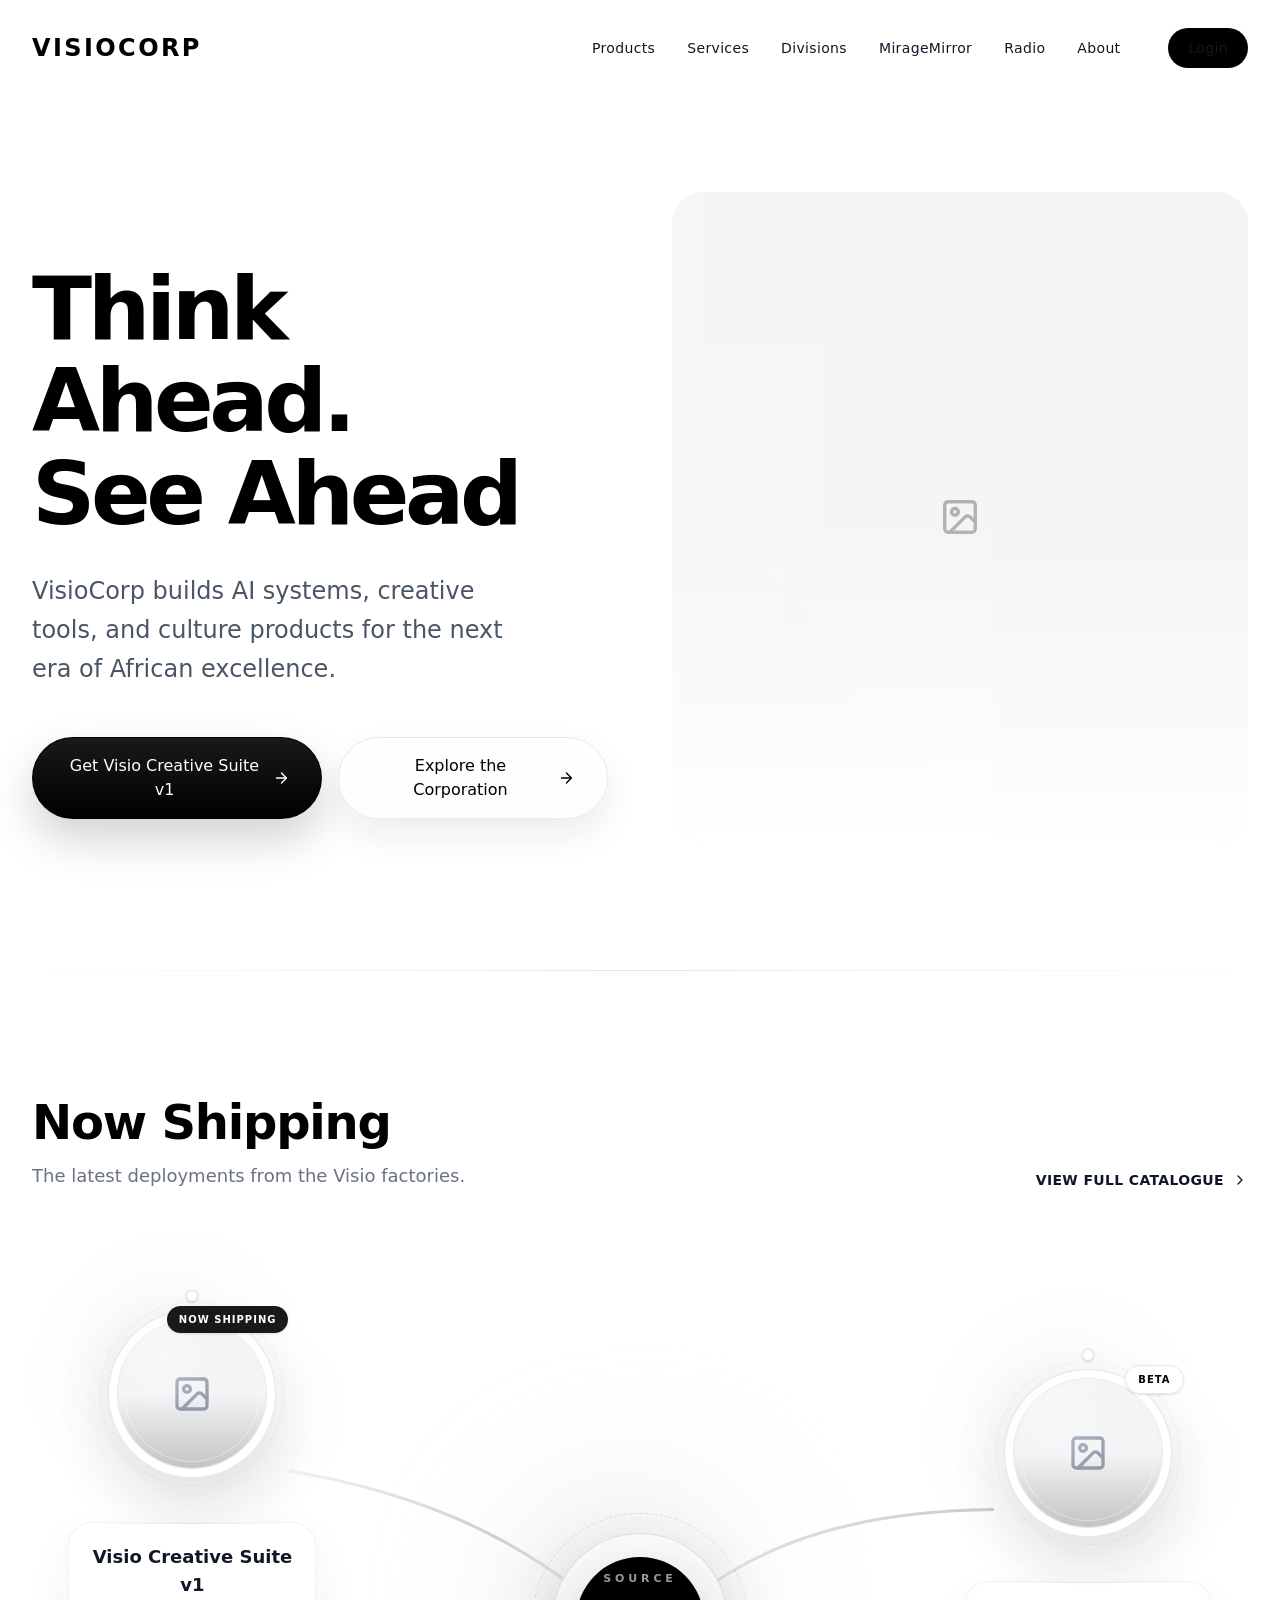
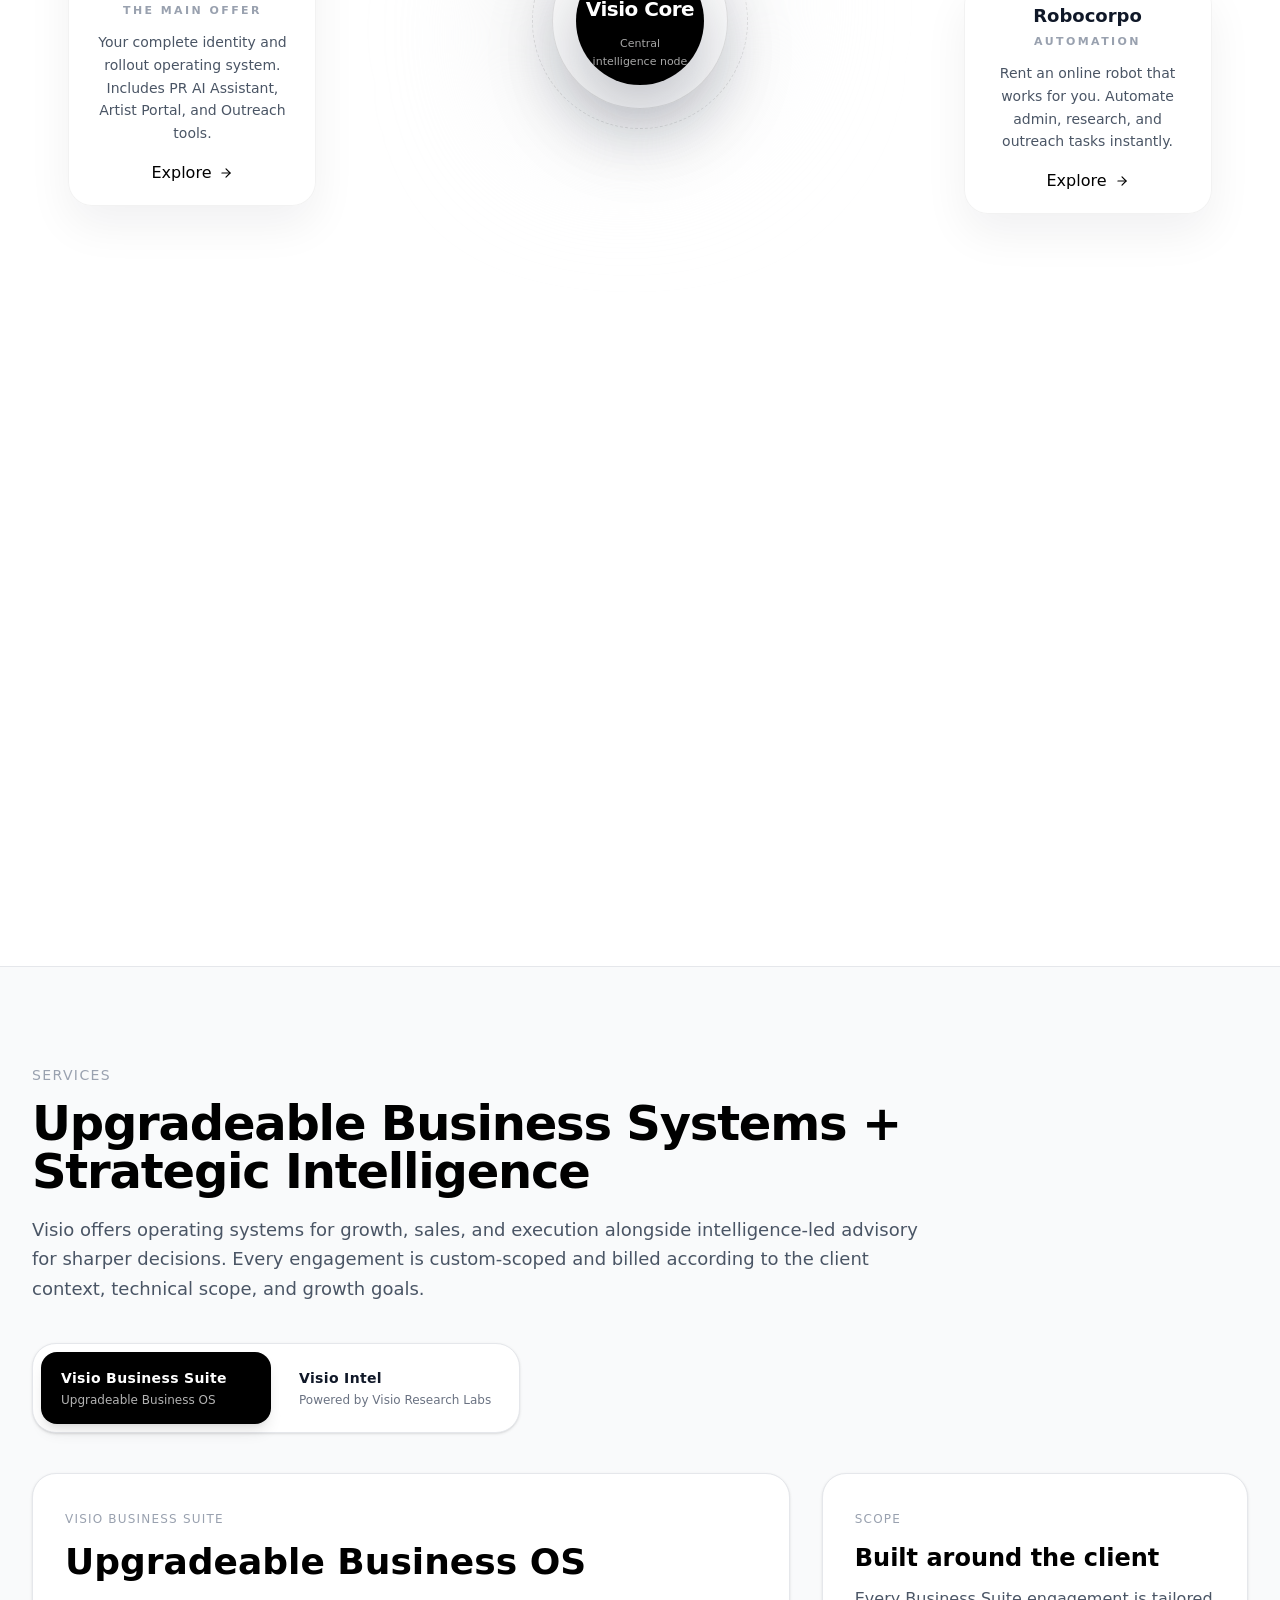
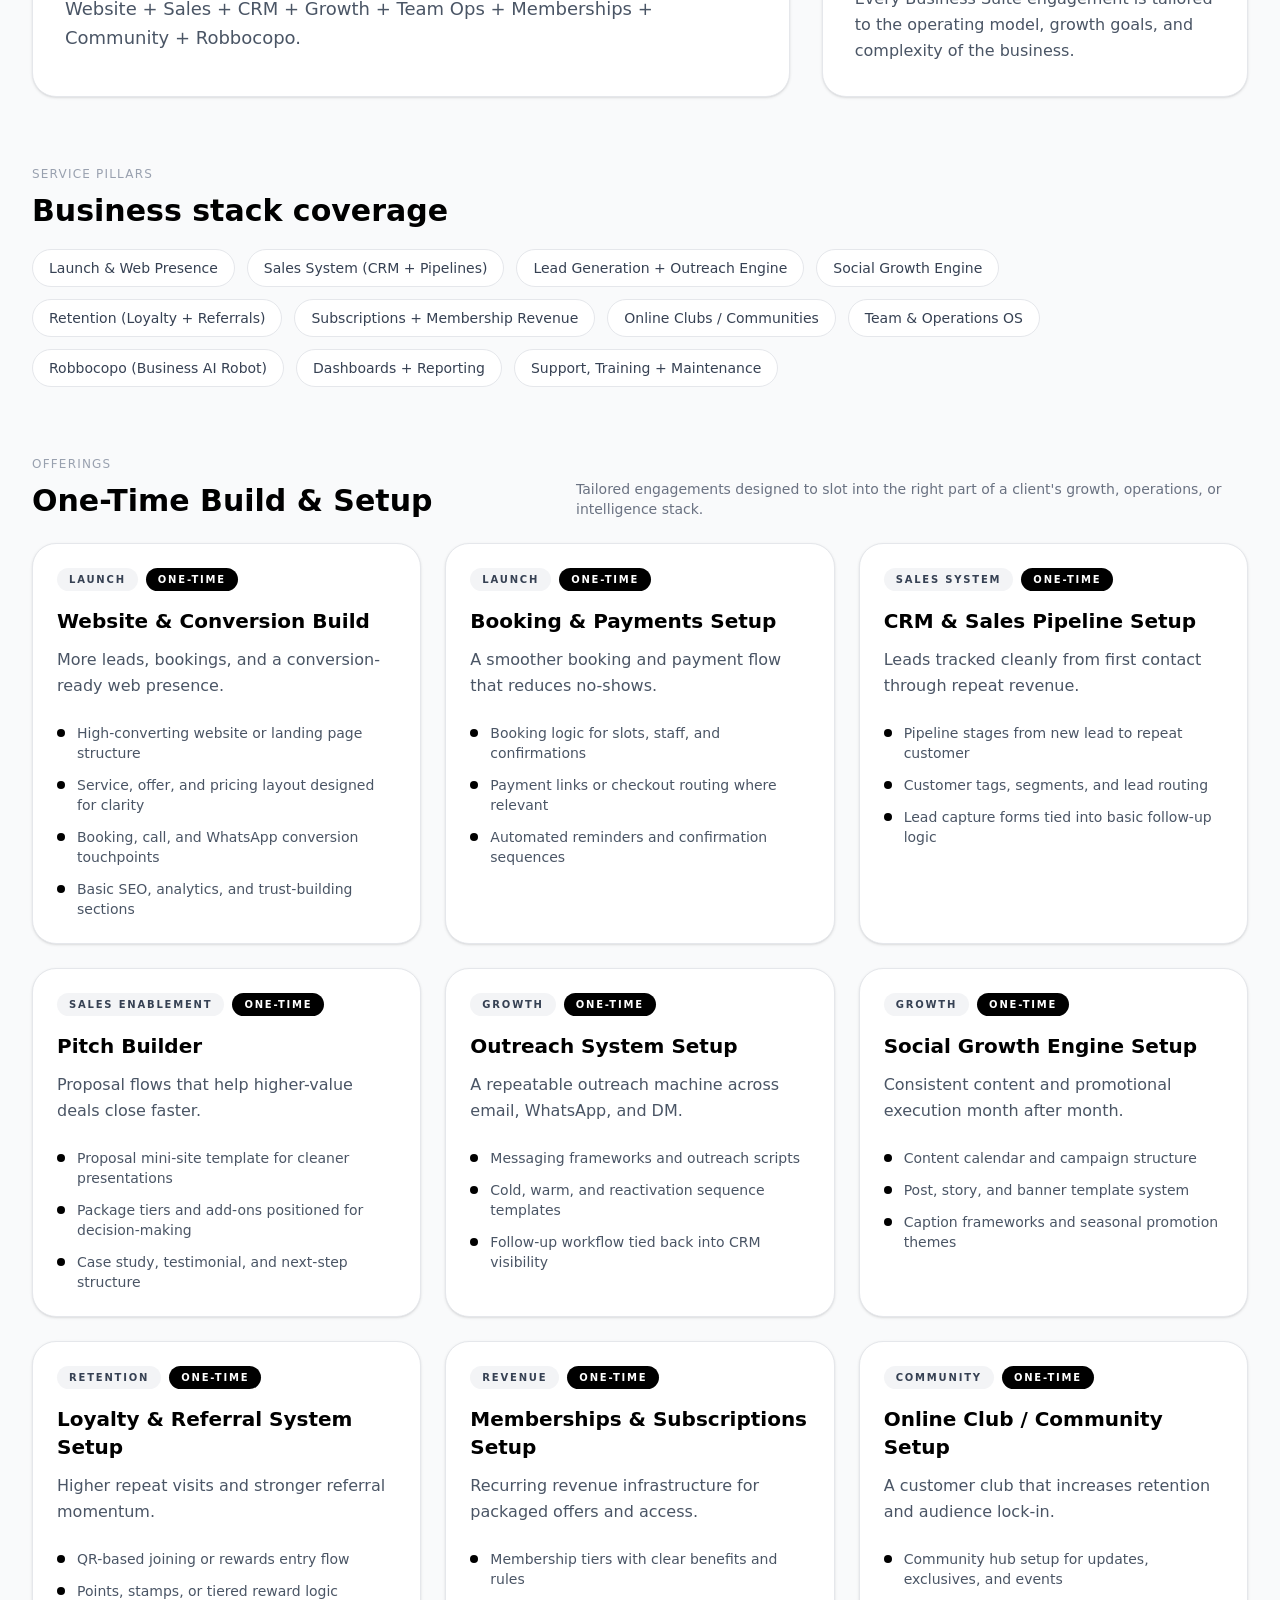
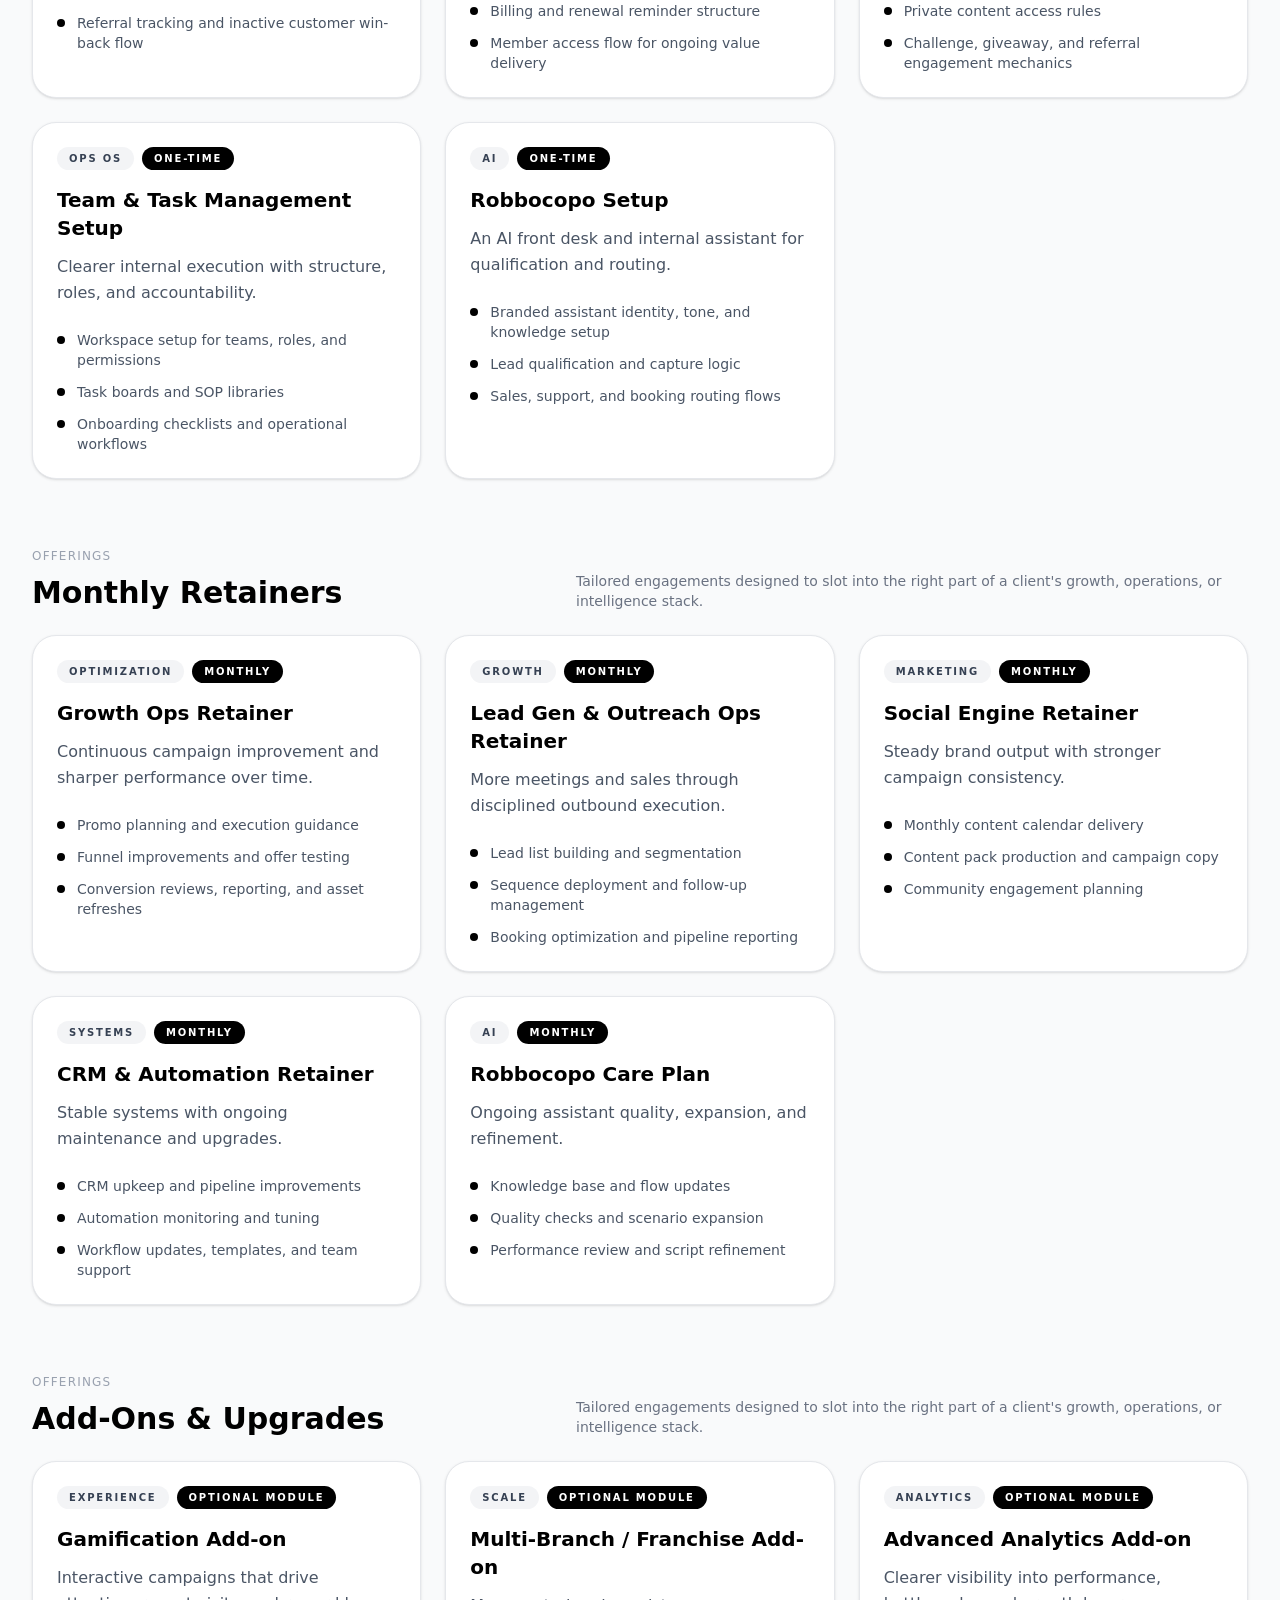
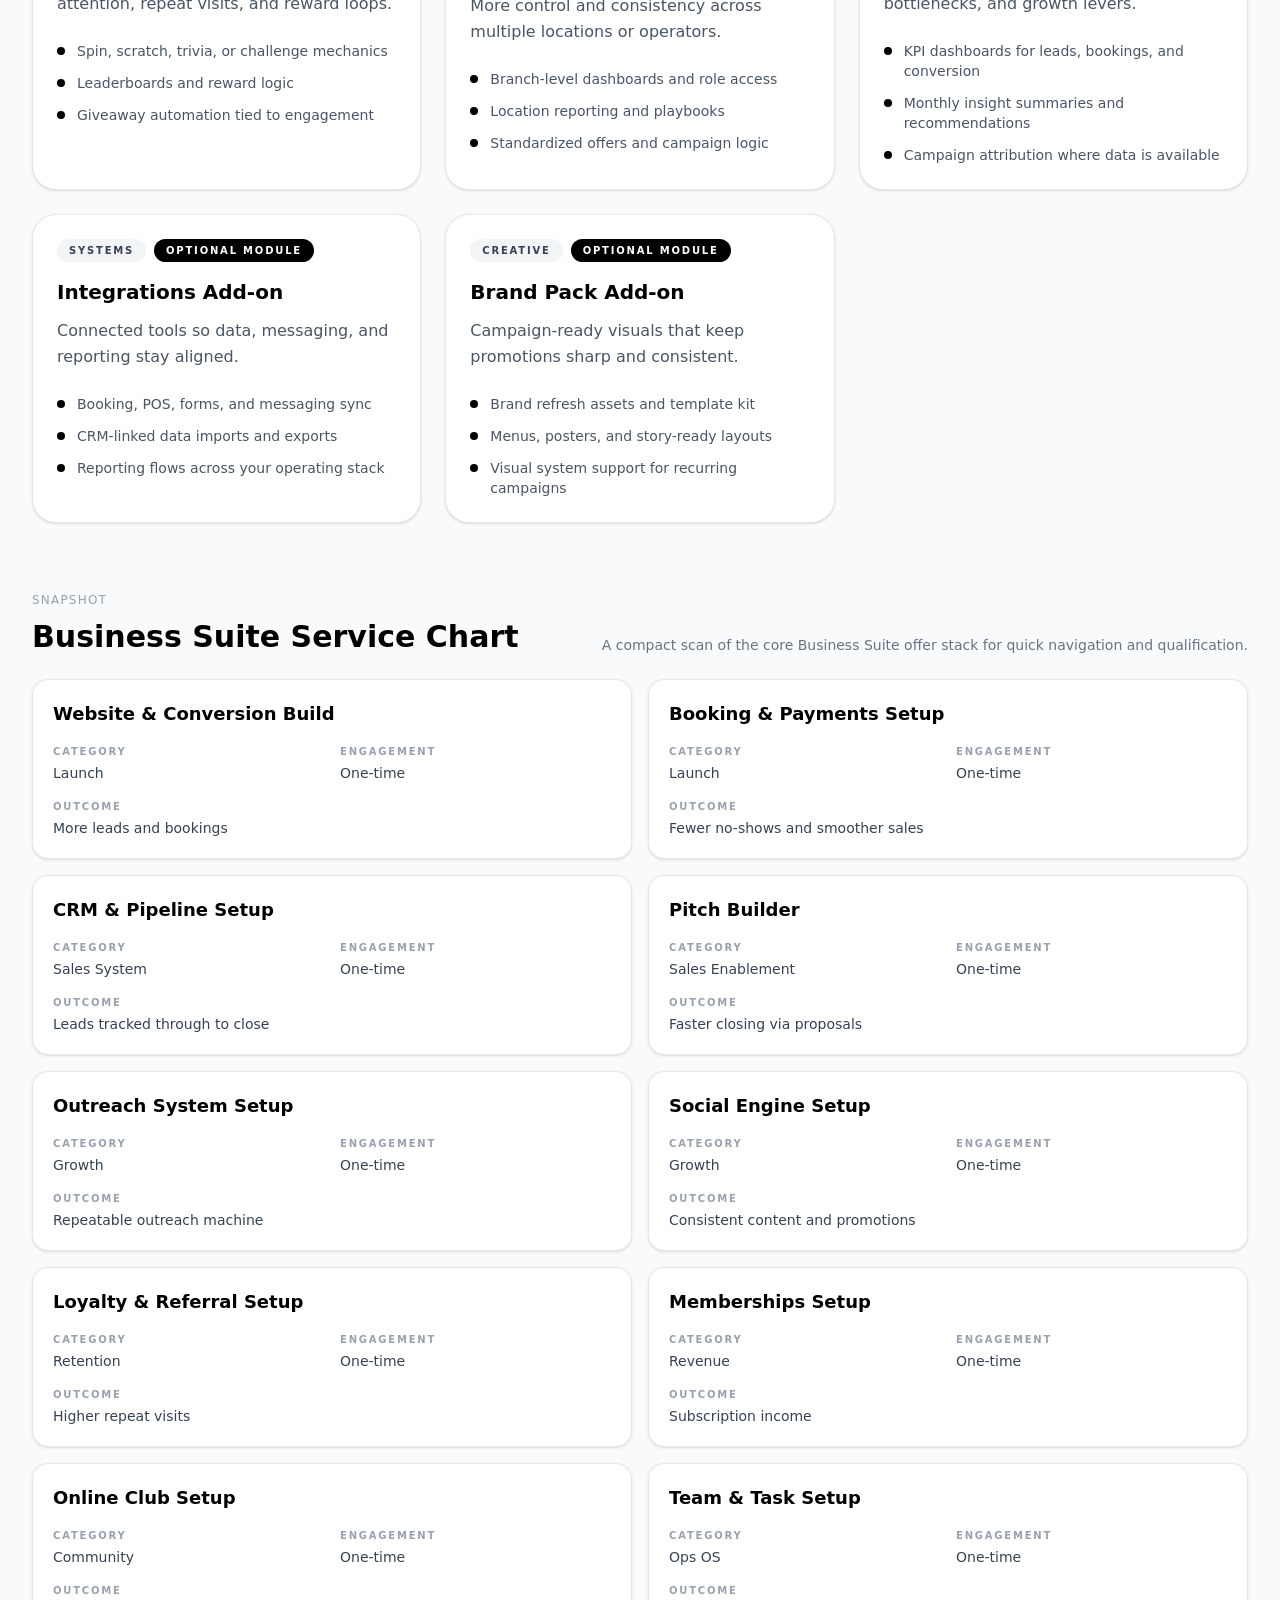
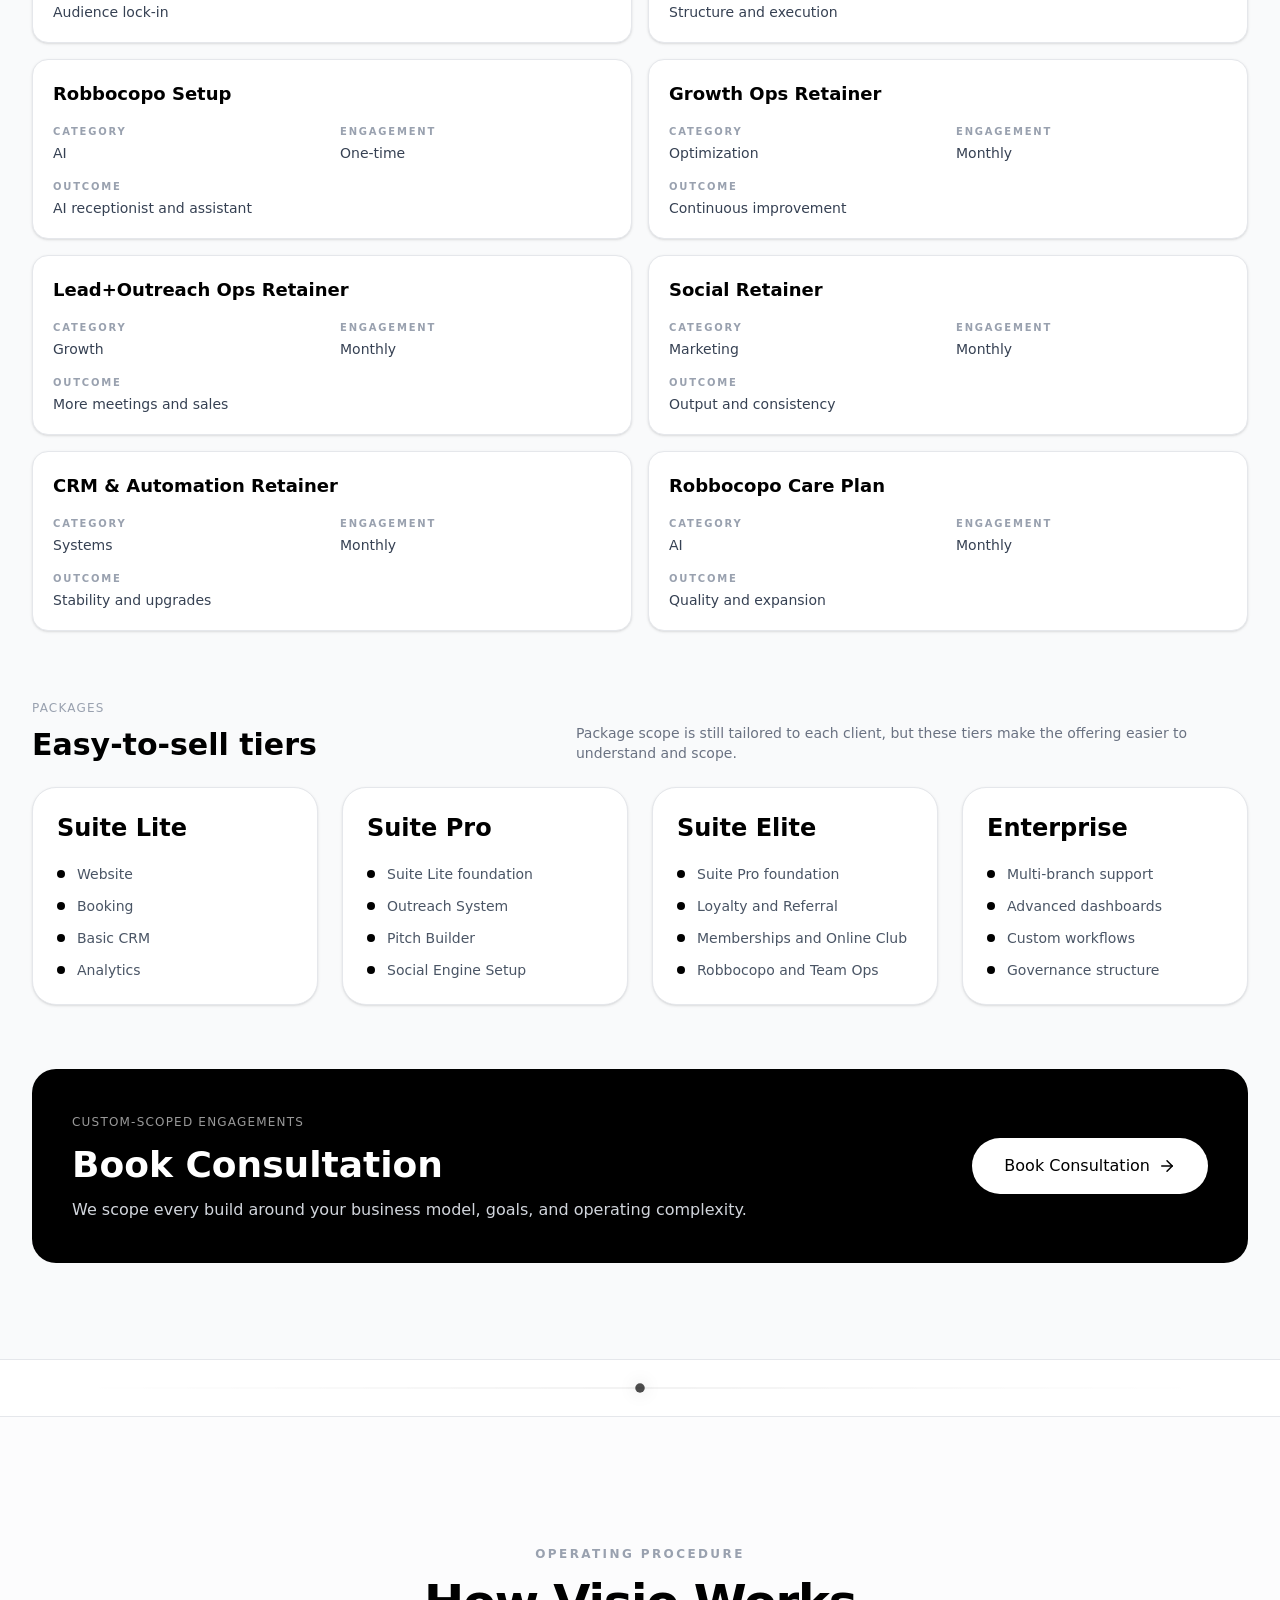
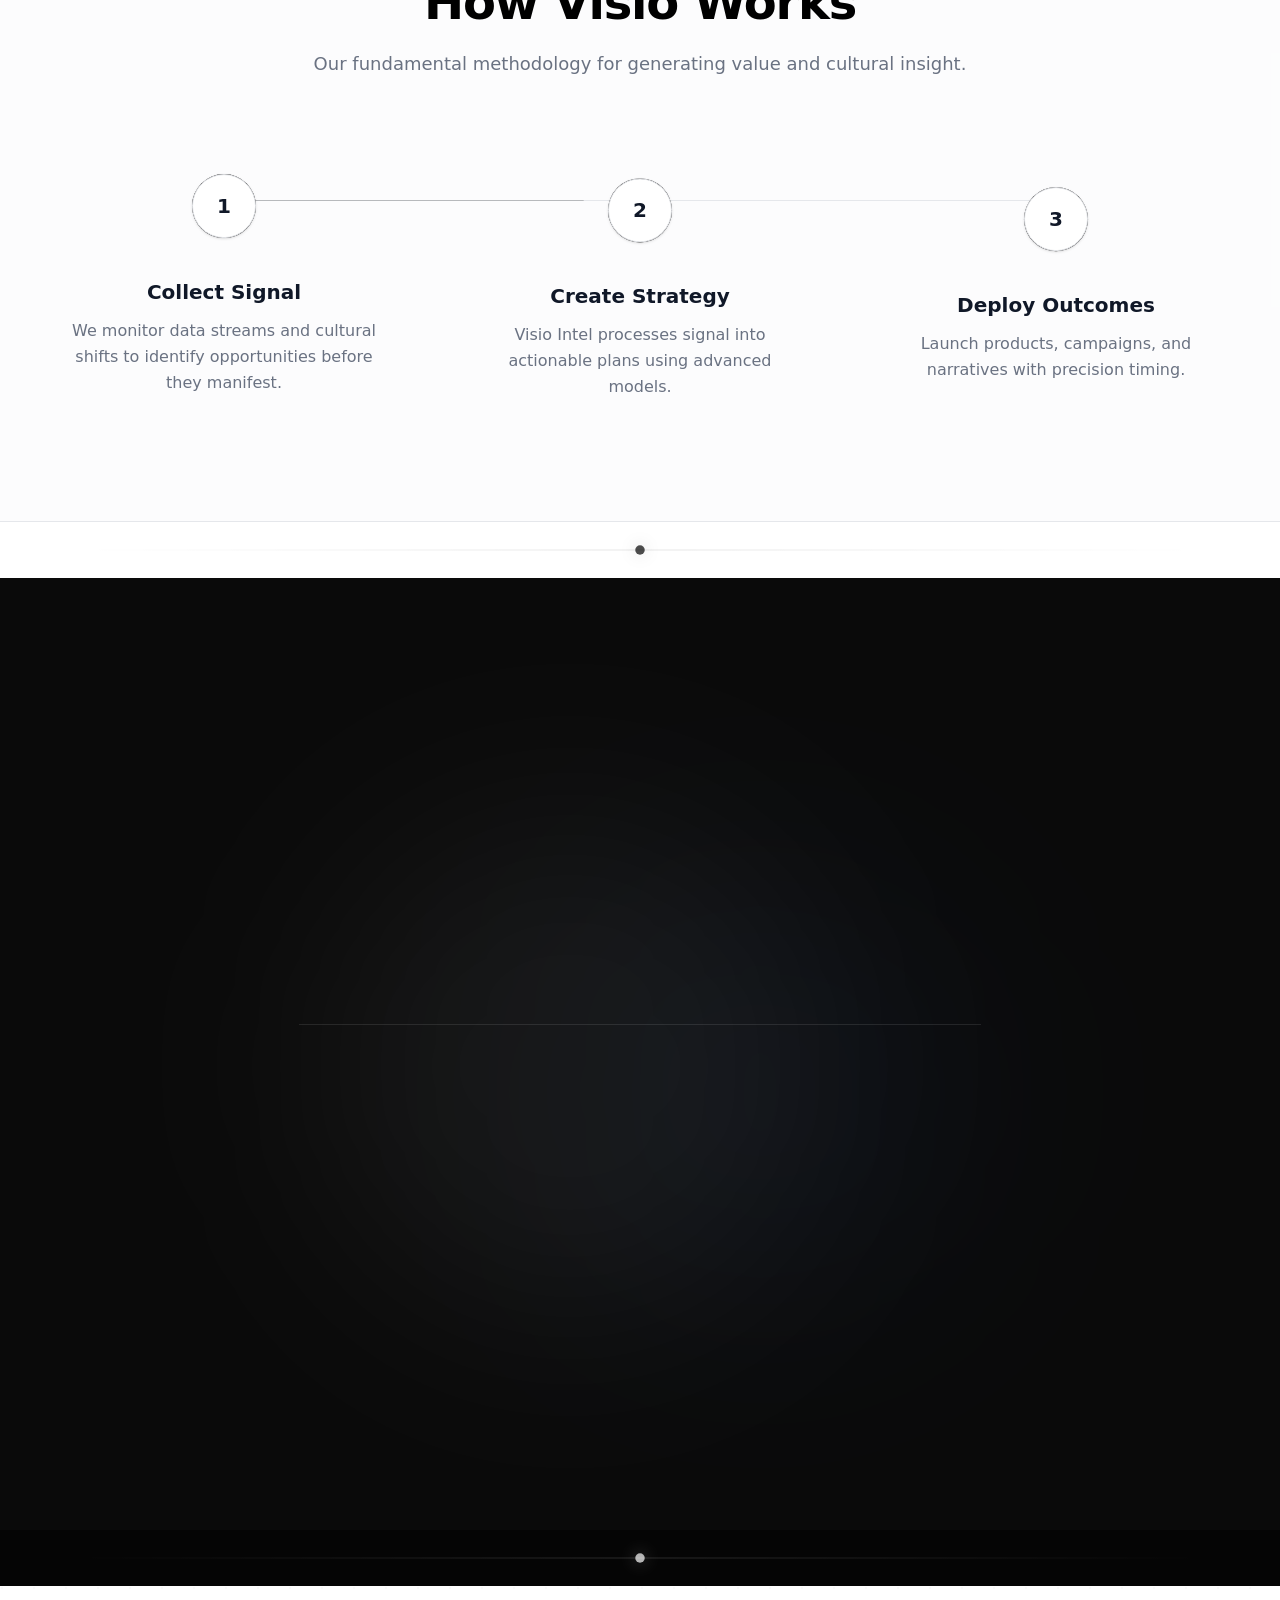
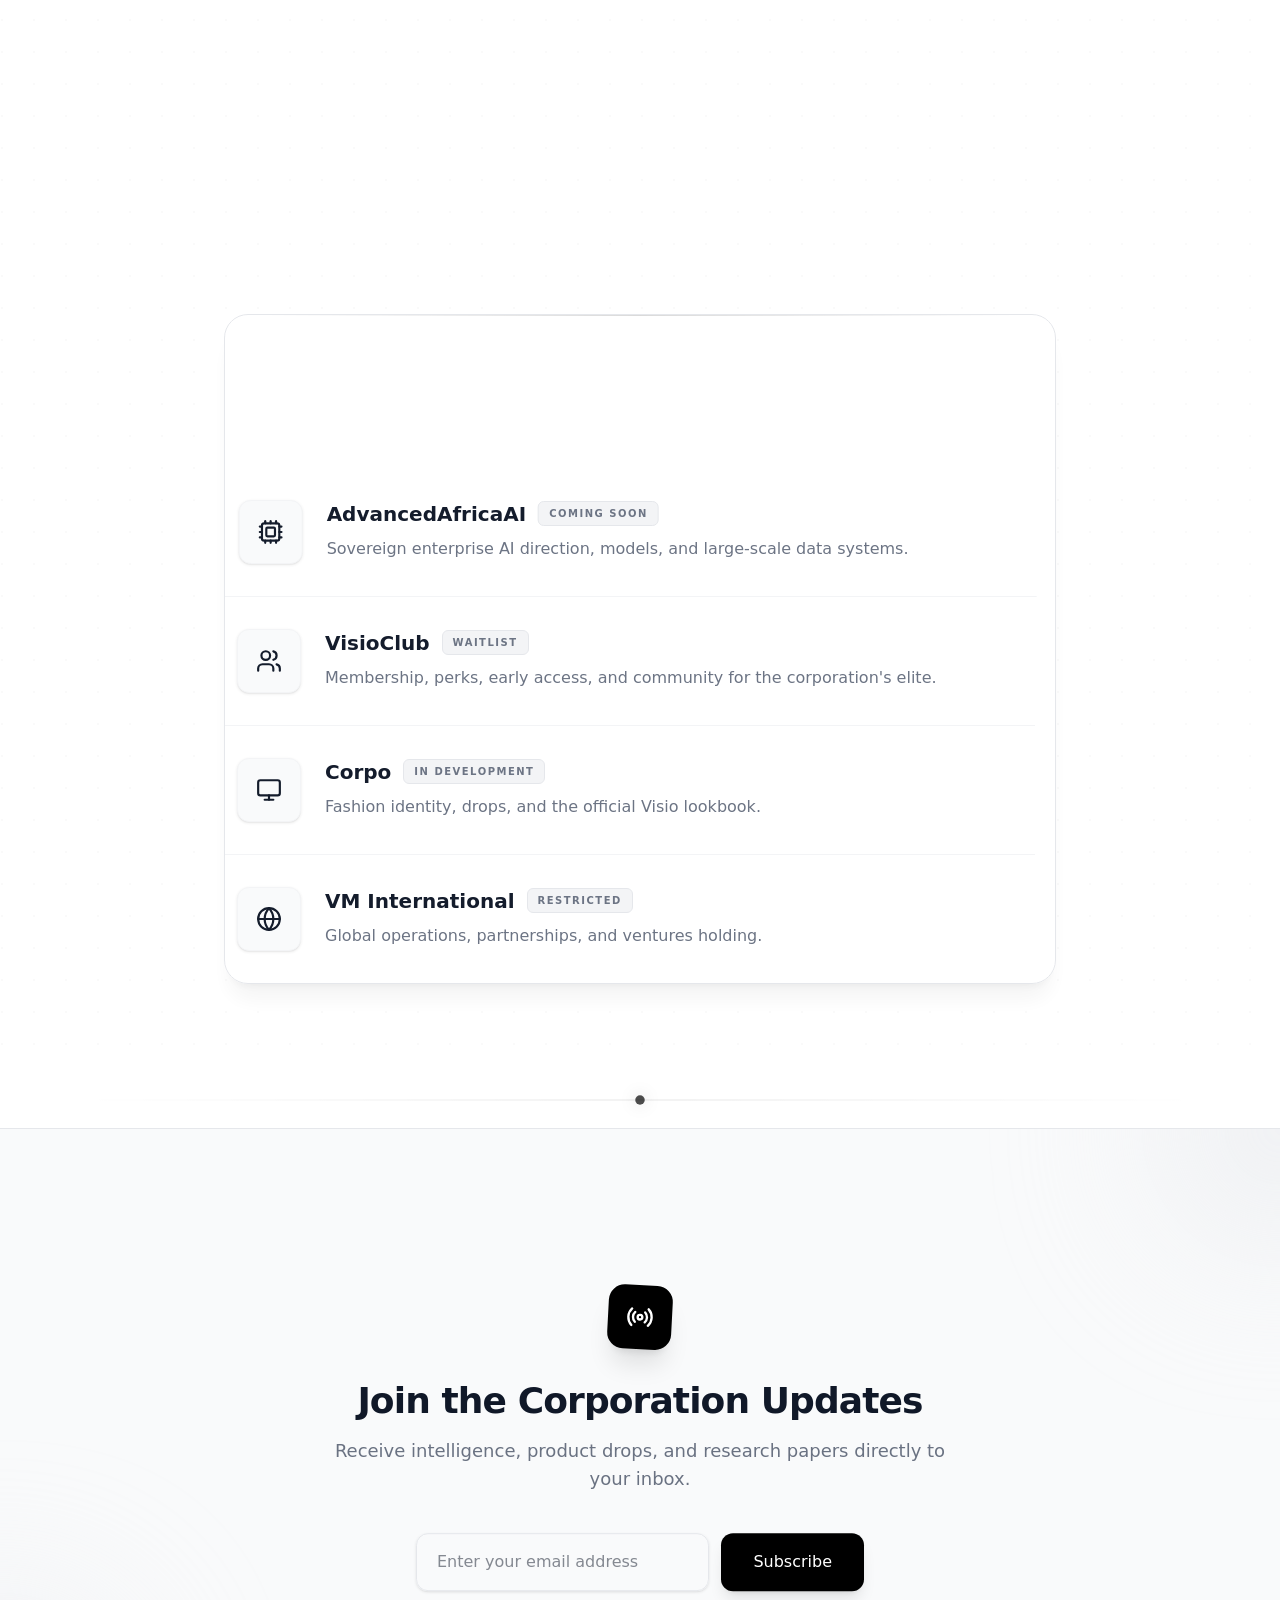
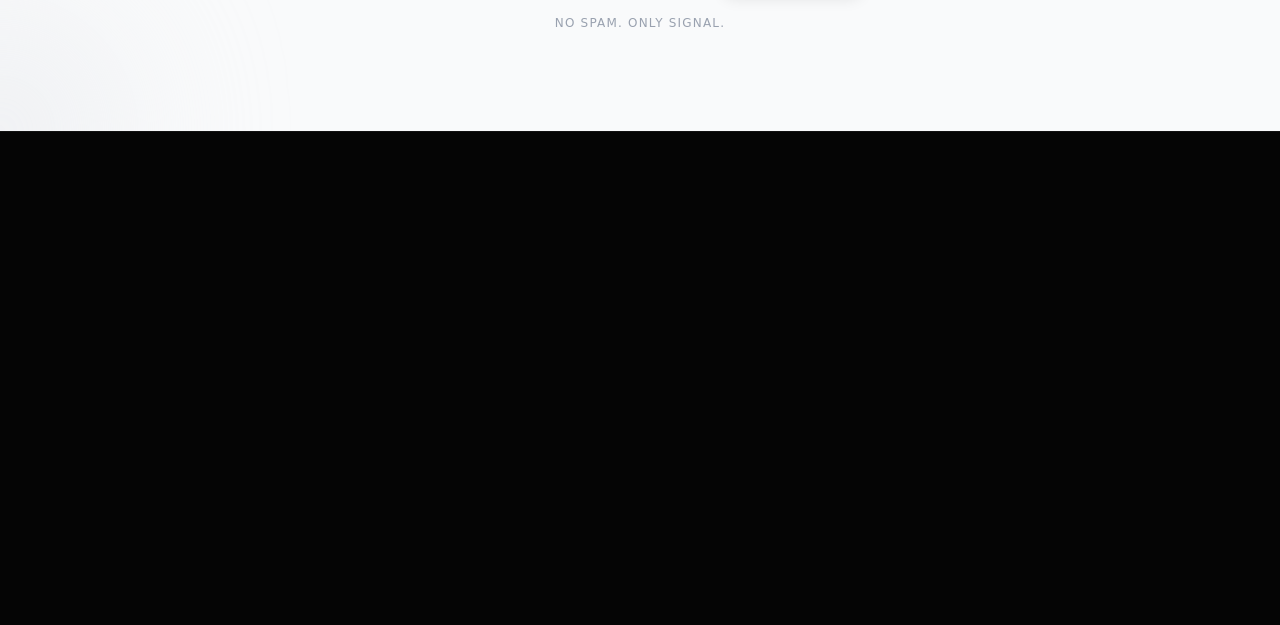
==== commit 3eb83d94: "Newsletter on every page, favicon, sitemap, robots, social cards Co-Authored-By: Claude Opus 5 (1M c" ====
--- a/index.html
+++ b/index.html
@@ -10,7 +10,15 @@
     />
     <script type="module" crossorigin src="/assets/index-DuDS6AJe.js"></script>
     <link rel="stylesheet" crossorigin href="/assets/index-F3XJ3Wct.css">
-  </head>
+  <link rel="icon" href="/favicon.svg" type="image/svg+xml">
+<meta property="og:site_name" content="Visiocorp">
+<meta property="og:type" content="website">
+<meta property="og:title" content="Visiocorp — talent, music and market intelligence">
+<meta property="og:description" content="Touchline Agency (Pty) Ltd, trading as Visiocorp. Artist and talent management, music production, release campaigns, and written market intelligence.">
+<meta property="og:url" content="https://visiocorp.co/">
+<meta name="twitter:card" content="summary">
+<link rel="canonical" href="https://visiocorp.co/">
+</head>
   <body>
     <div id="root"></div>
   </body>
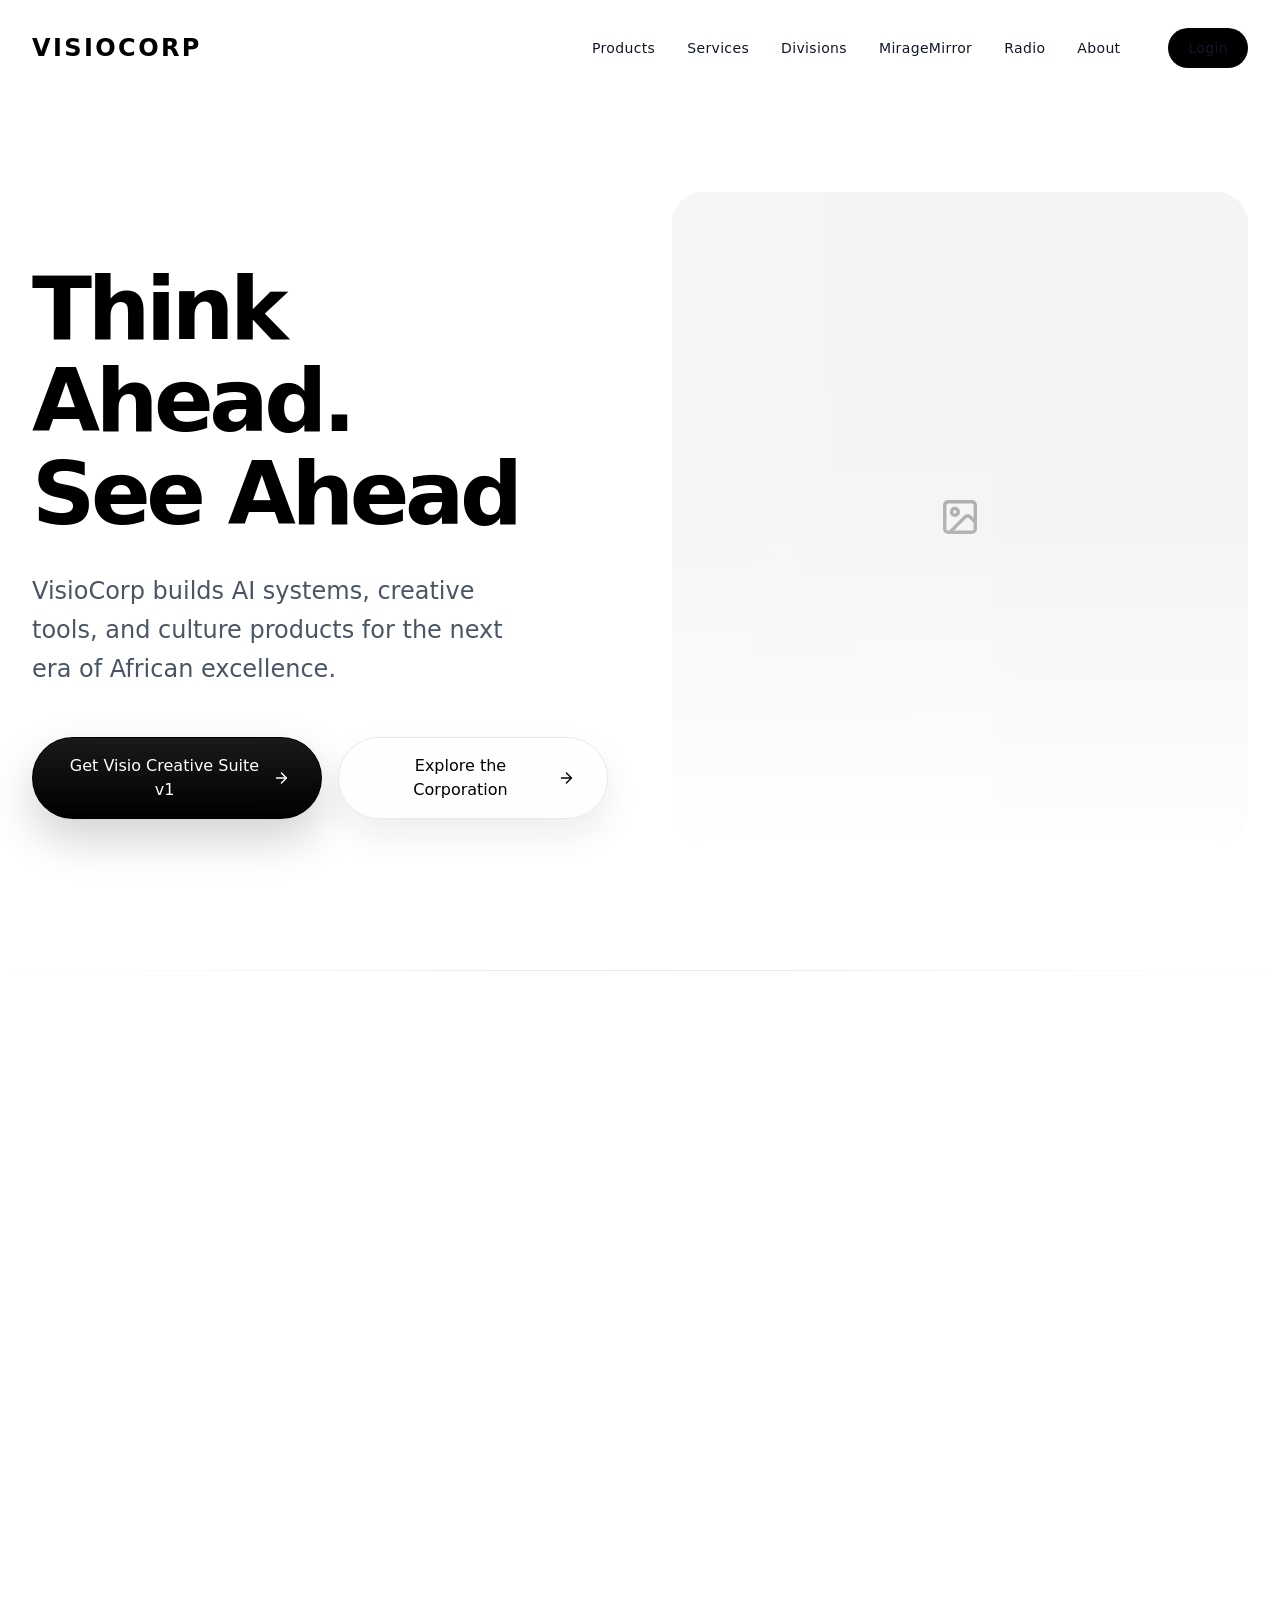
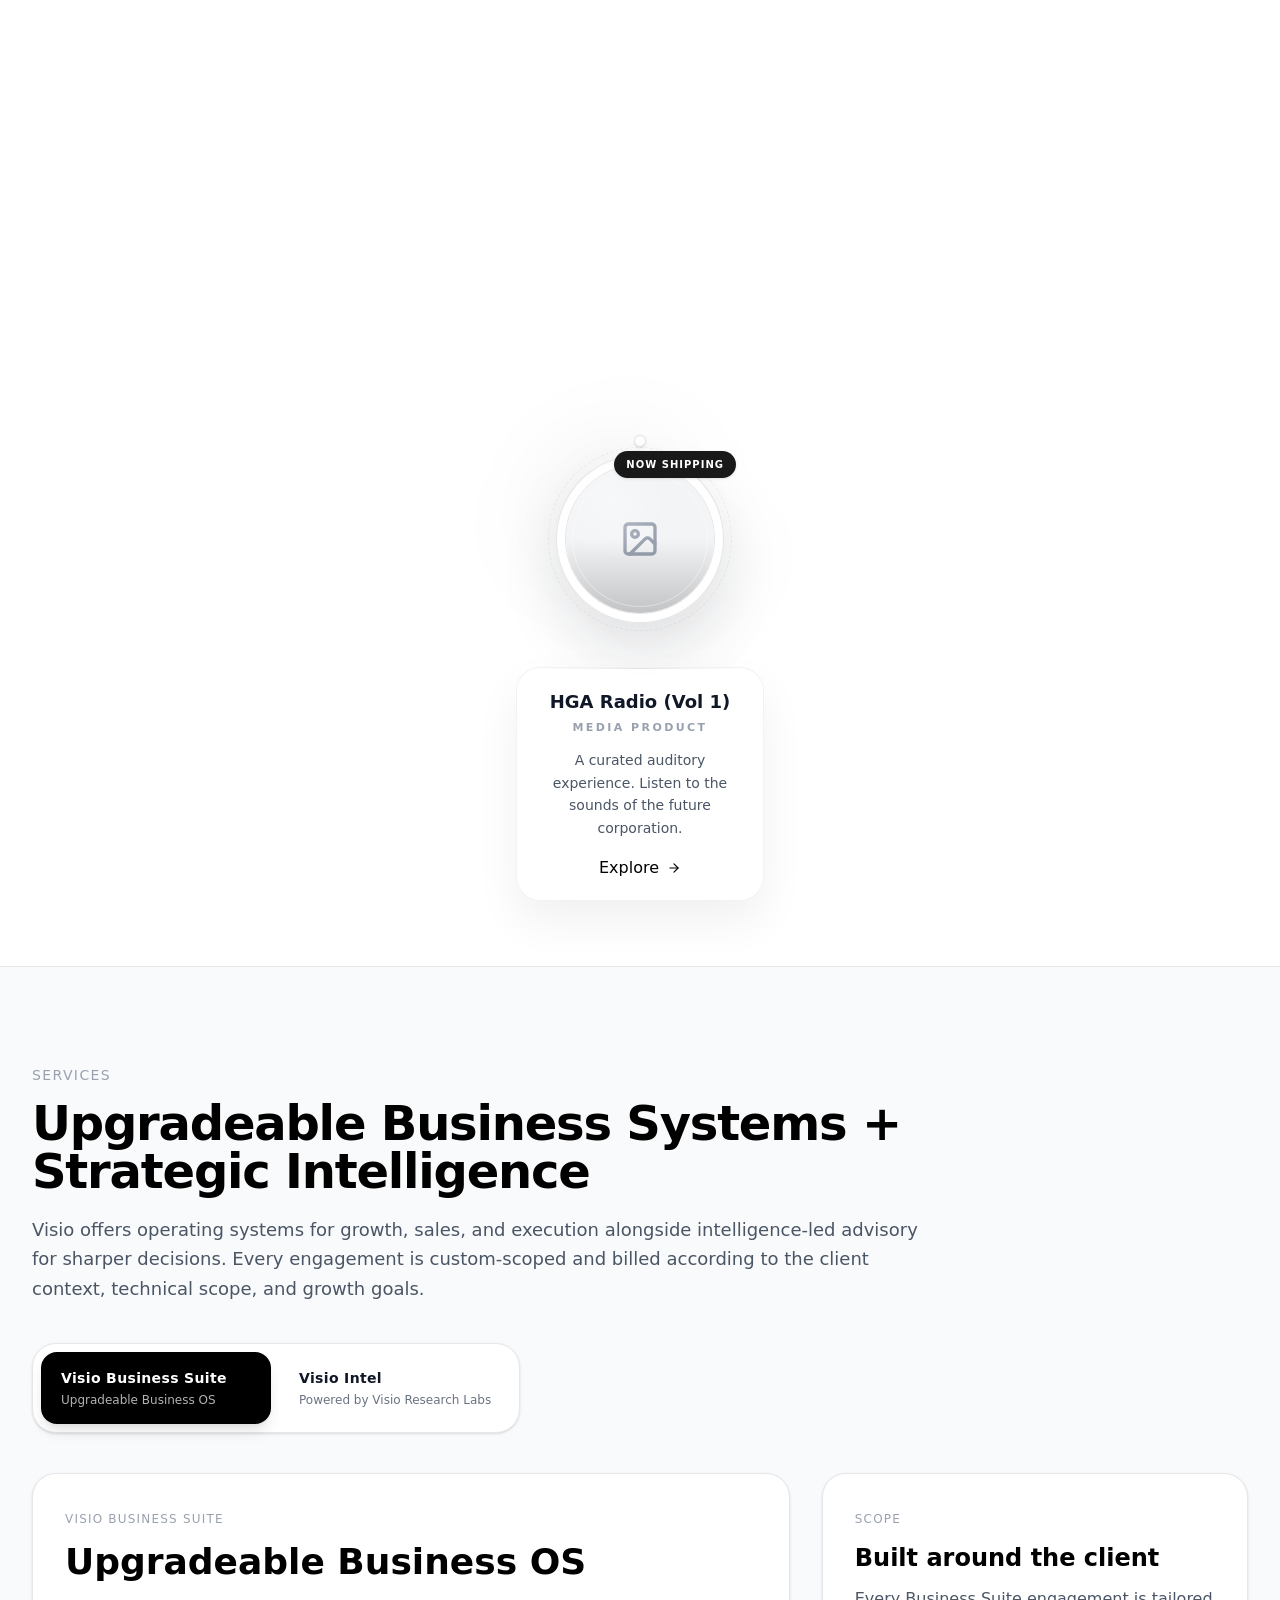
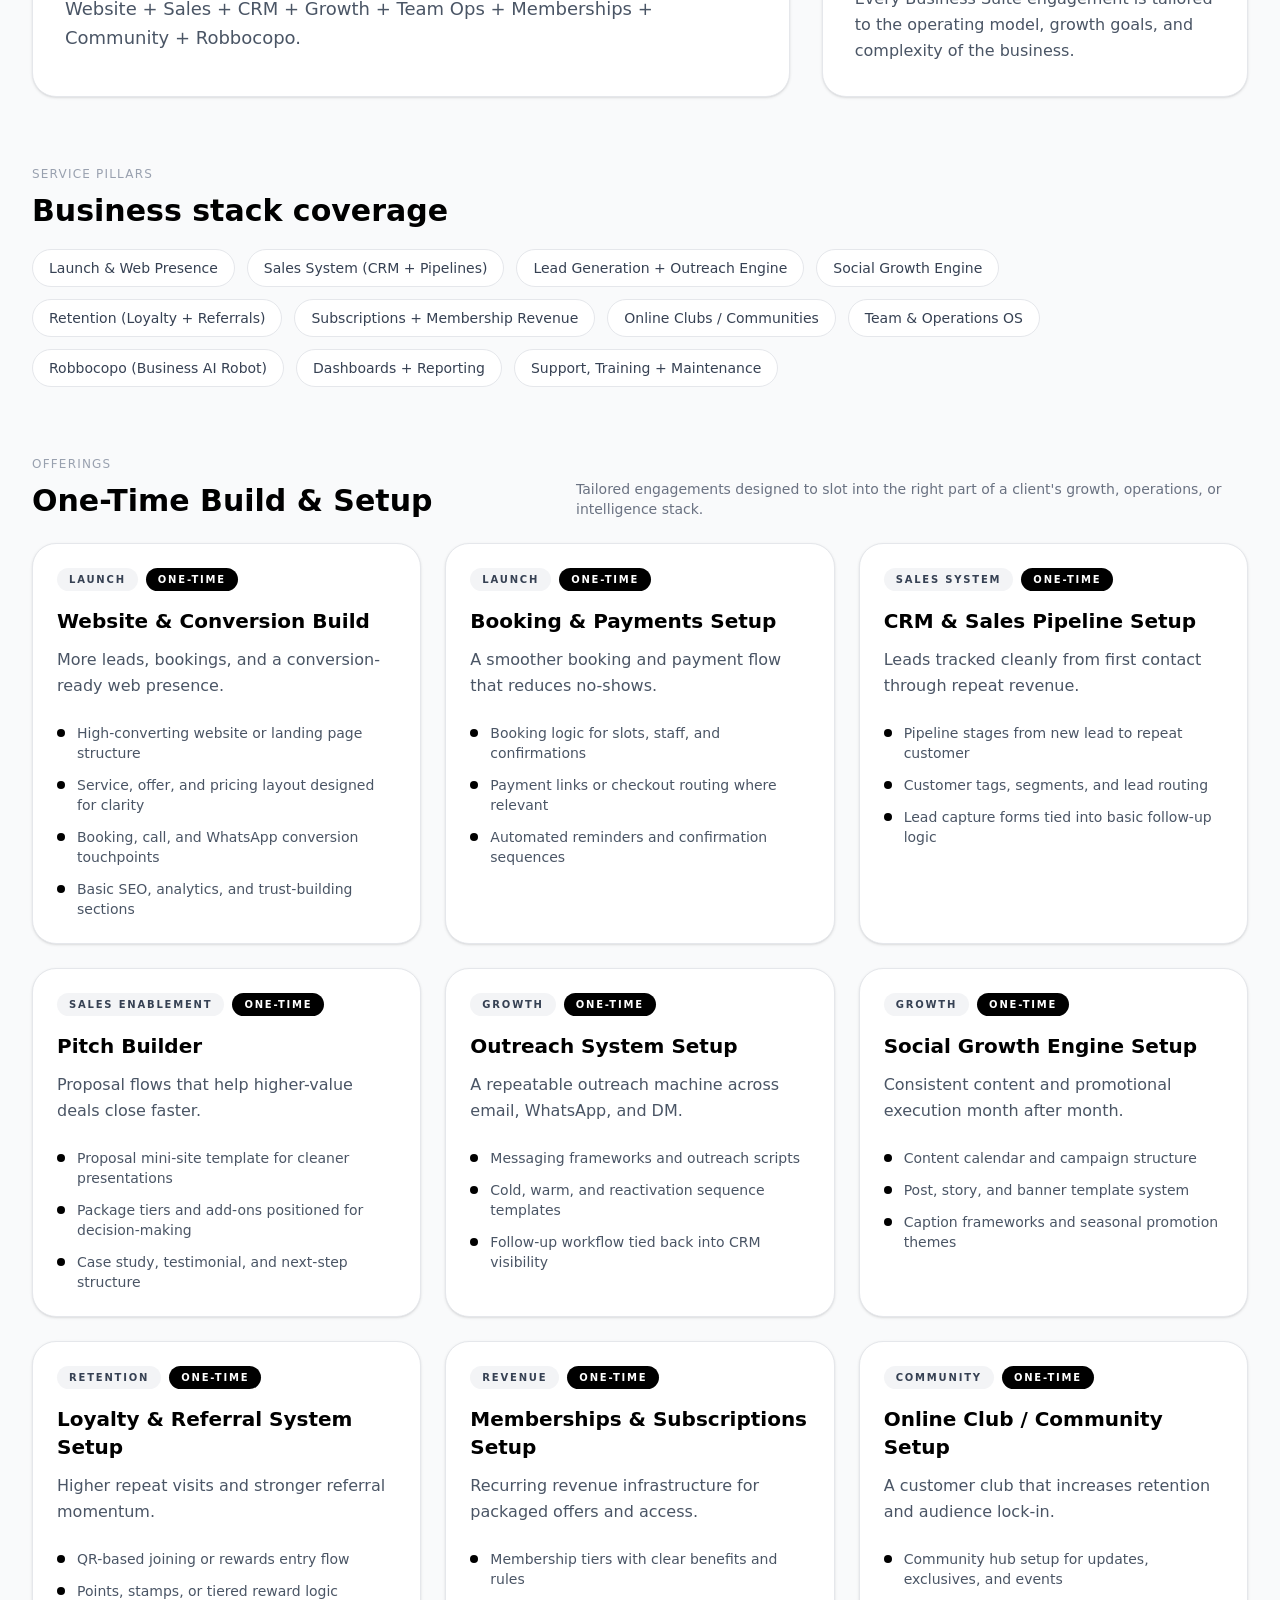
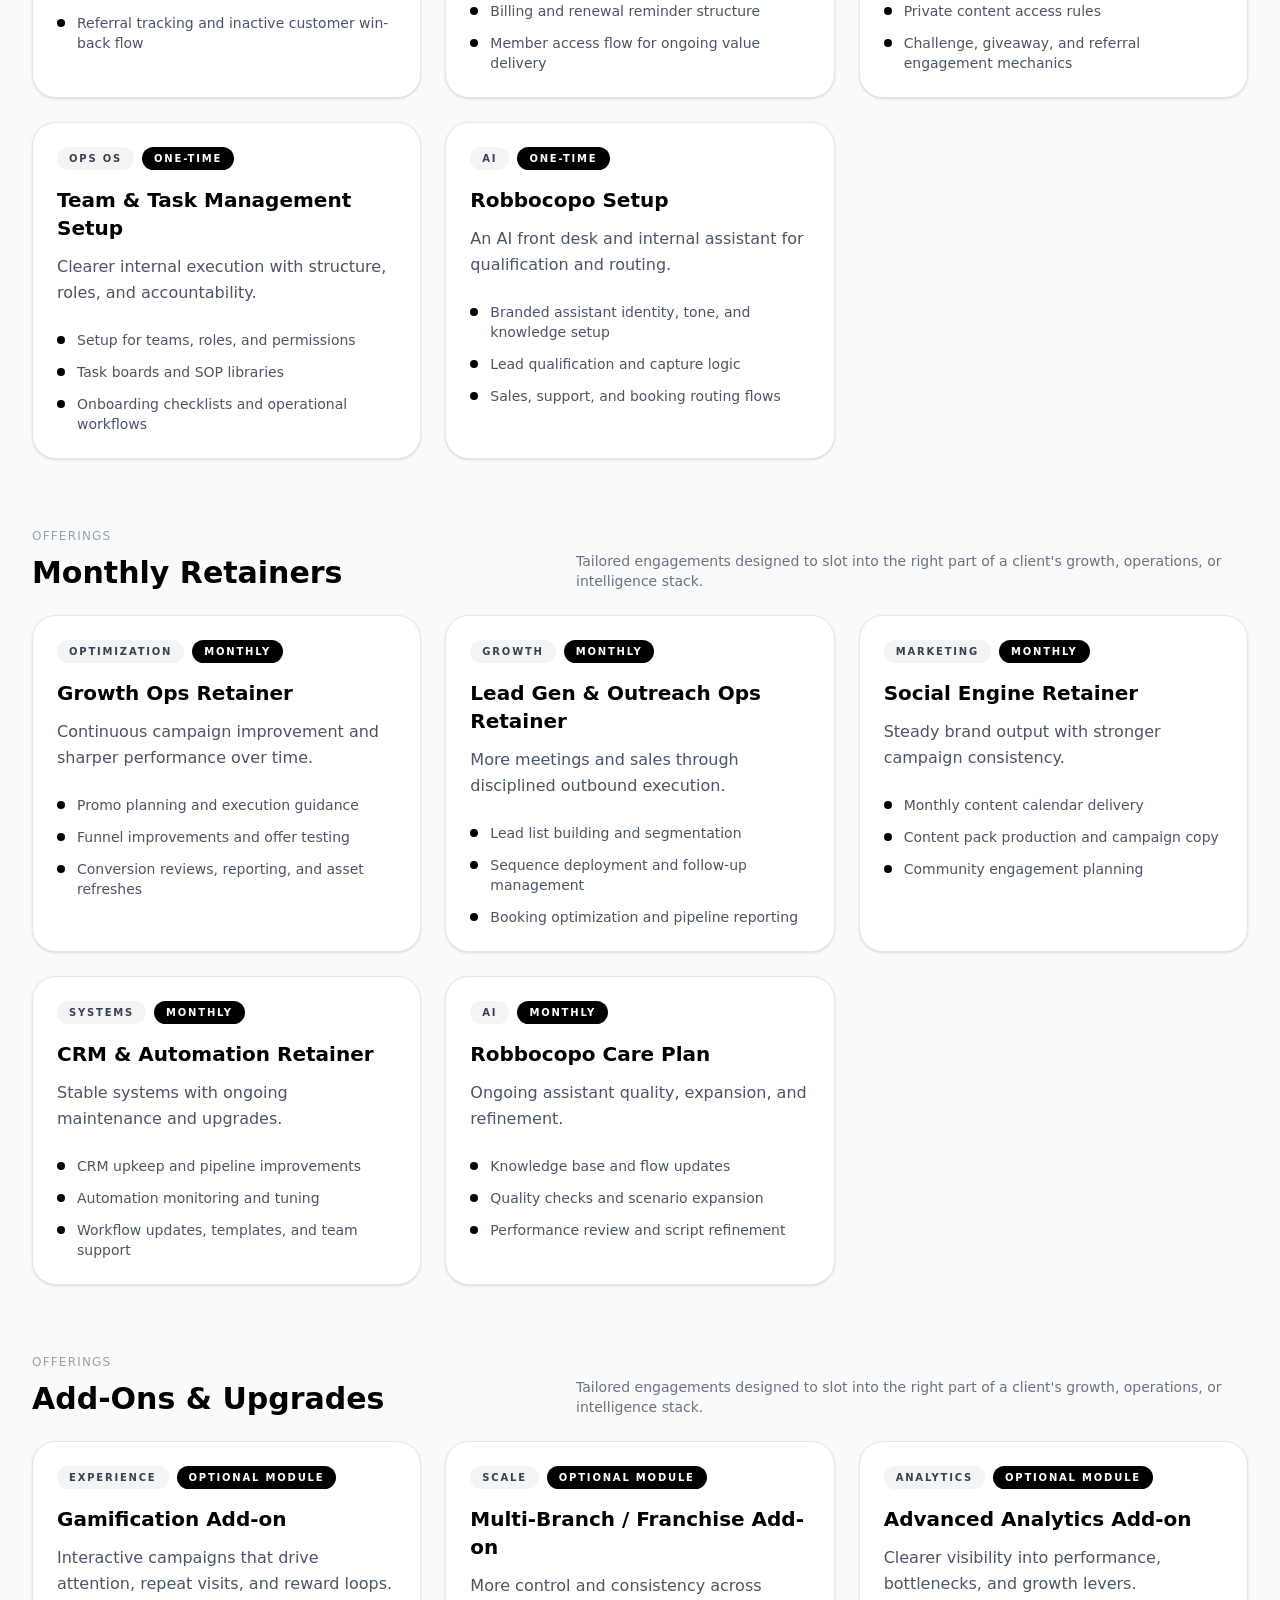
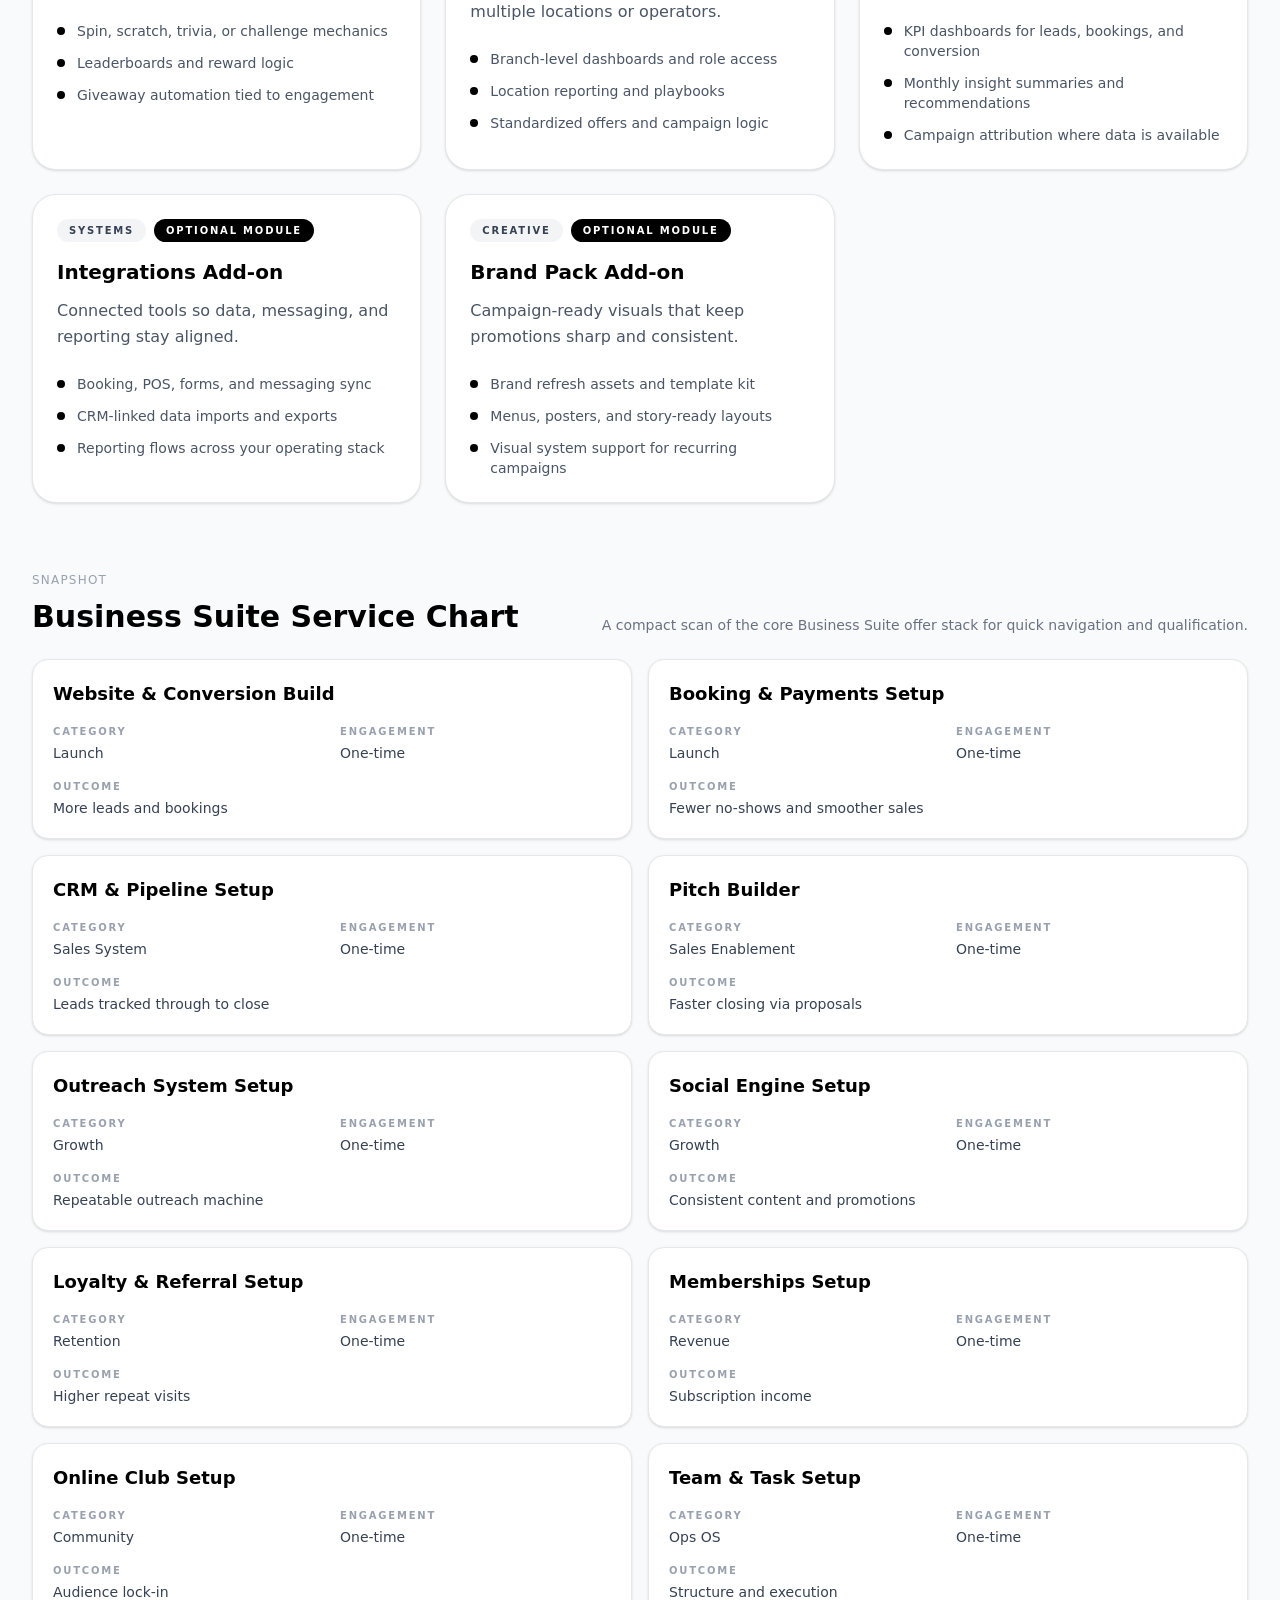
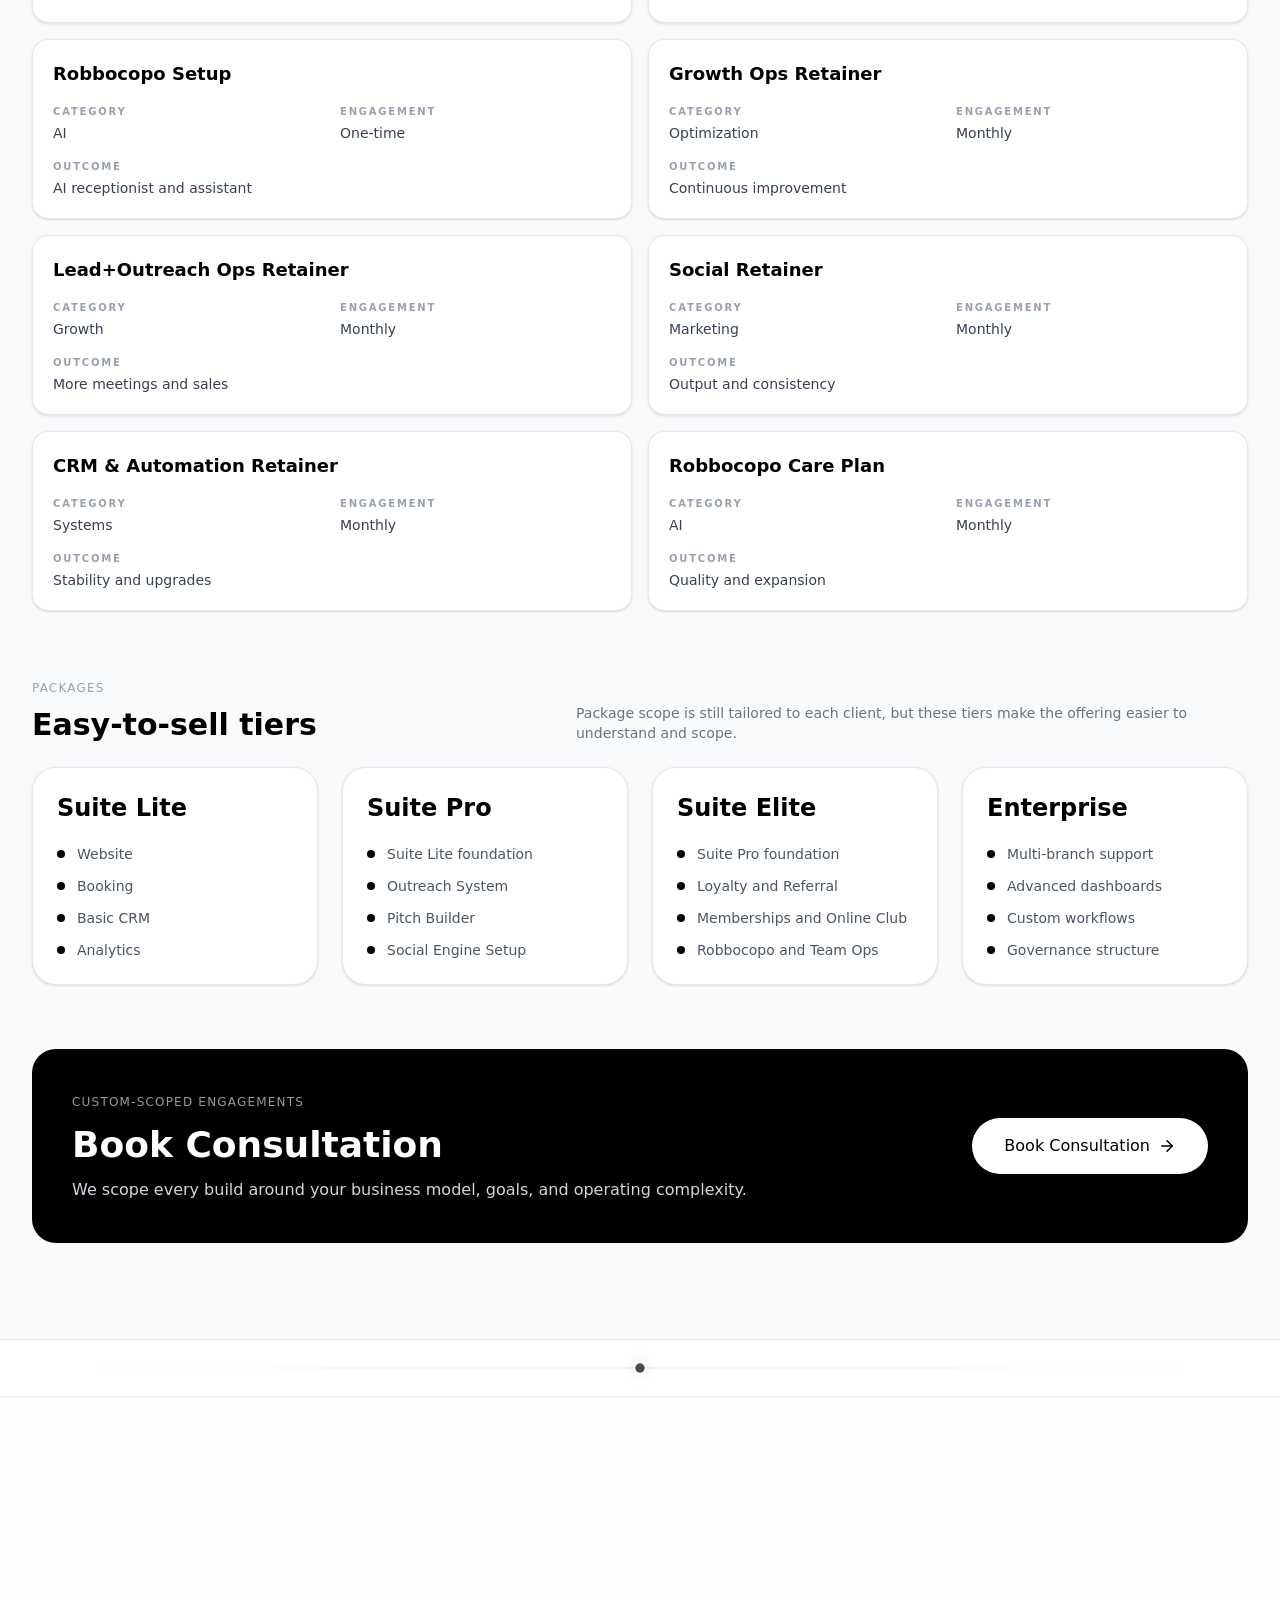
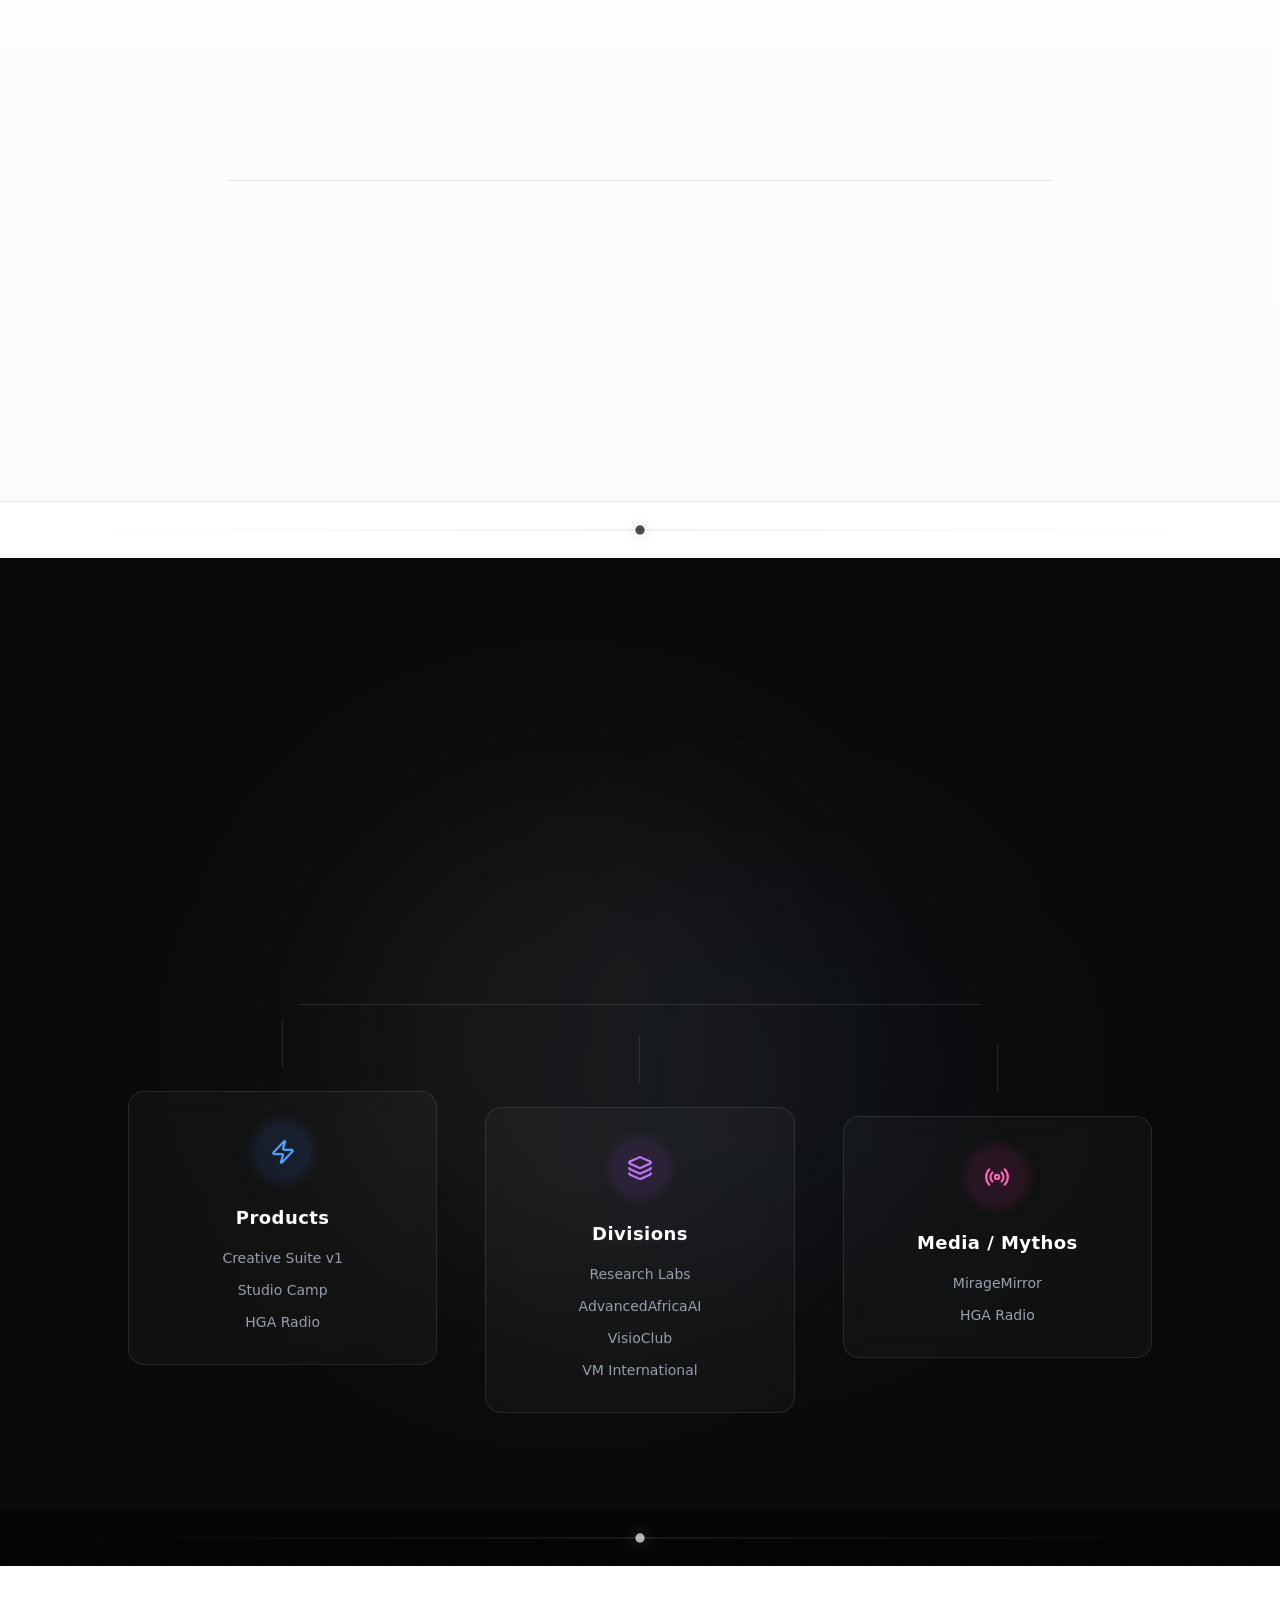
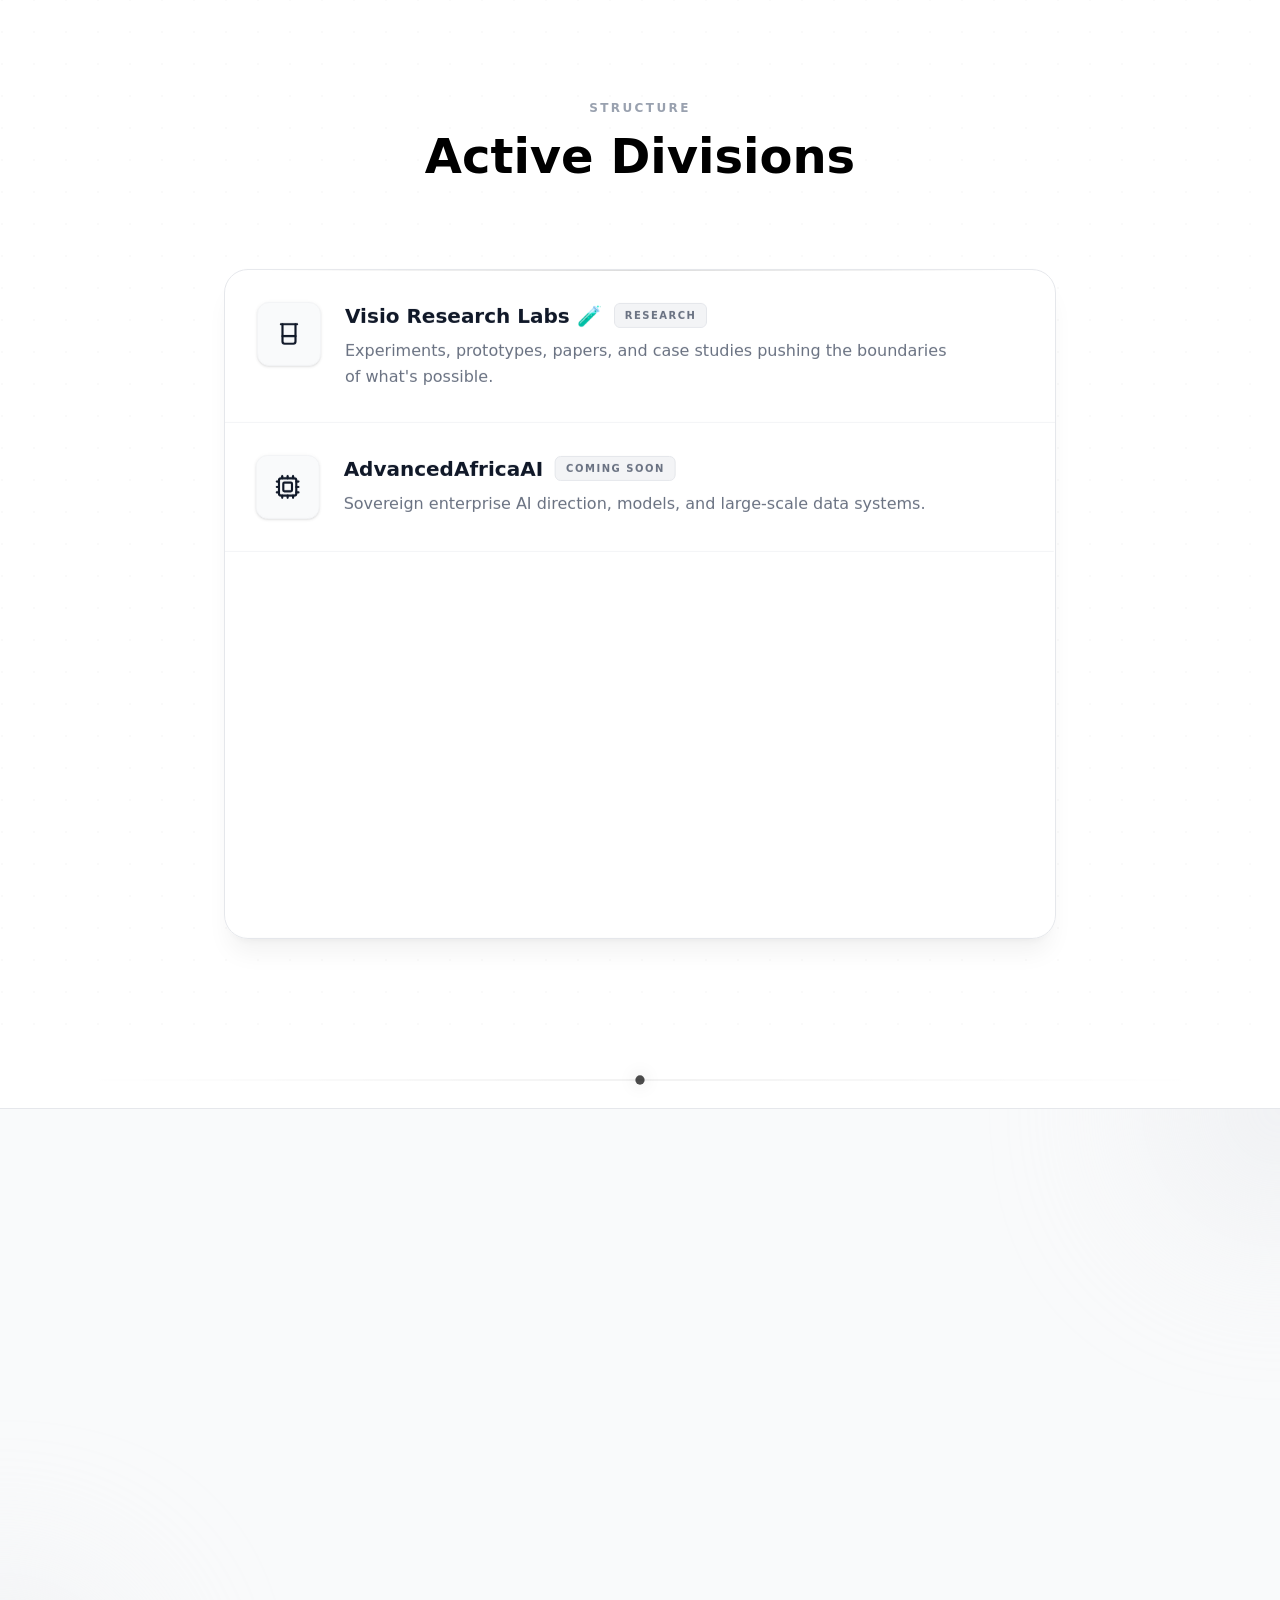
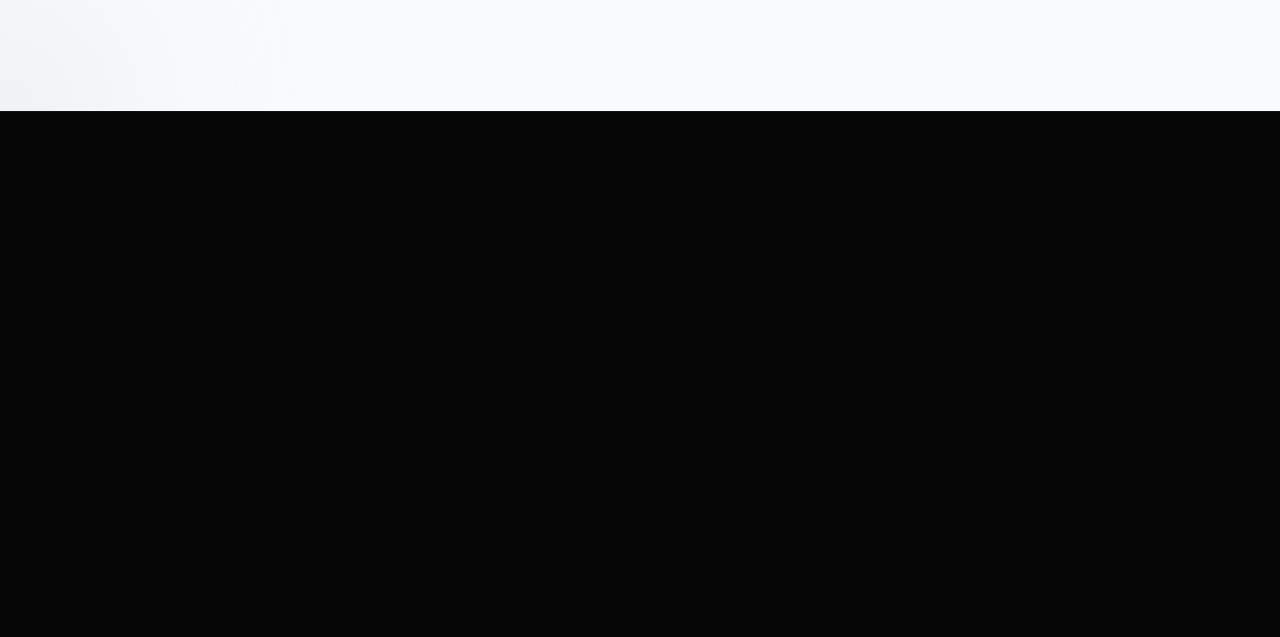
==== commit d509b542: "Homepage: live legal links, working newsletter, trading identity, restricted terms removed Co-Author" ====
--- a/index.html
+++ b/index.html
@@ -8,8 +8,8 @@
       name="description"
       content="VisioCorp builds tools, systems, and culture infrastructure for the next era of African excellence."
     />
-    <script type="module" crossorigin src="/assets/index-DuDS6AJe.js"></script>
-    <link rel="stylesheet" crossorigin href="/assets/index-F3XJ3Wct.css">
+    <script type="module" crossorigin src="/assets/index-C0GVJKQC.js"></script>
+    <link rel="stylesheet" crossorigin href="/assets/index-aQwr_B6l.css">
   <link rel="icon" href="/favicon.svg" type="image/svg+xml">
 <meta property="og:site_name" content="Visiocorp">
 <meta property="og:type" content="website">
--- a/assets/index-aQwr_B6l.css
+++ b/assets/index-aQwr_B6l.css
@@ -0,0 +1 @@
+@layer properties{@supports (((-webkit-hyphens:none)) and (not (margin-trim:inline))) or ((-moz-orient:inline) and (not (color:rgb(from red r g b)))){*,:before,:after,::backdrop{--tw-translate-x:0;--tw-translate-y:0;--tw-translate-z:0;--tw-rotate-x:initial;--tw-rotate-y:initial;--tw-rotate-z:initial;--tw-skew-x:initial;--tw-skew-y:initial;--tw-space-y-reverse:0;--tw-space-x-reverse:0;--tw-border-style:solid;--tw-gradient-position:initial;--tw-gradient-from:#0000;--tw-gradient-via:#0000;--tw-gradient-to:#0000;--tw-gradient-stops:initial;--tw-gradient-via-stops:initial;--tw-gradient-from-position:0%;--tw-gradient-via-position:50%;--tw-gradient-to-position:100%;--tw-leading:initial;--tw-font-weight:initial;--tw-tracking:initial;--tw-shadow:0 0 #0000;--tw-shadow-color:initial;--tw-shadow-alpha:100%;--tw-inset-shadow:0 0 #0000;--tw-inset-shadow-color:initial;--tw-inset-shadow-alpha:100%;--tw-ring-color:initial;--tw-ring-shadow:0 0 #0000;--tw-inset-ring-color:initial;--tw-inset-ring-shadow:0 0 #0000;--tw-ring-inset:initial;--tw-ring-offset-width:0px;--tw-ring-offset-color:#fff;--tw-ring-offset-shadow:0 0 #0000;--tw-blur:initial;--tw-brightness:initial;--tw-contrast:initial;--tw-grayscale:initial;--tw-hue-rotate:initial;--tw-invert:initial;--tw-opacity:initial;--tw-saturate:initial;--tw-sepia:initial;--tw-drop-shadow:initial;--tw-drop-shadow-color:initial;--tw-drop-shadow-alpha:100%;--tw-drop-shadow-size:initial;--tw-backdrop-blur:initial;--tw-backdrop-brightness:initial;--tw-backdrop-contrast:initial;--tw-backdrop-grayscale:initial;--tw-backdrop-hue-rotate:initial;--tw-backdrop-invert:initial;--tw-backdrop-opacity:initial;--tw-backdrop-saturate:initial;--tw-backdrop-sepia:initial;--tw-duration:initial;--tw-ease:initial;--tw-scale-x:1;--tw-scale-y:1;--tw-scale-z:1}}}@layer theme{:root,:host{--font-sans:ui-sans-serif, system-ui, sans-serif, "Apple Color Emoji", "Segoe UI Emoji", "Segoe UI Symbol", "Noto Color Emoji";--font-mono:ui-monospace, SFMono-Regular, Menlo, Monaco, Consolas, "Liberation Mono", "Courier New", monospace;--color-blue-400:oklch(70.7% .165 254.624);--color-blue-500:oklch(62.3% .214 259.815);--color-purple-400:oklch(71.4% .203 305.504);--color-purple-500:oklch(62.7% .265 303.9);--color-pink-400:oklch(71.8% .202 349.761);--color-pink-500:oklch(65.6% .241 354.308);--color-gray-50:oklch(98.5% .002 247.839);--color-gray-100:oklch(96.7% .003 264.542);--color-gray-200:oklch(92.8% .006 264.531);--color-gray-300:oklch(87.2% .01 258.338);--color-gray-400:oklch(70.7% .022 261.325);--color-gray-500:oklch(55.1% .027 264.364);--color-gray-600:oklch(44.6% .03 256.802);--color-gray-700:oklch(37.3% .034 259.733);--color-gray-800:oklch(27.8% .033 256.848);--color-gray-900:oklch(21% .034 264.665);--color-black:#000;--color-white:#fff;--spacing:.25rem;--container-xs:20rem;--container-sm:24rem;--container-md:28rem;--container-lg:32rem;--container-2xl:42rem;--container-3xl:48rem;--container-4xl:56rem;--container-5xl:64rem;--container-7xl:80rem;--text-xs:.75rem;--text-xs--line-height:calc(1 / .75);--text-sm:.875rem;--text-sm--line-height:calc(1.25 / .875);--text-lg:1.125rem;--text-lg--line-height:calc(1.75 / 1.125);--text-xl:1.25rem;--text-xl--line-height:calc(1.75 / 1.25);--text-2xl:1.5rem;--text-2xl--line-height:calc(2 / 1.5);--text-3xl:1.875rem;--text-3xl--line-height: 1.2 ;--text-4xl:2.25rem;--text-4xl--line-height:calc(2.5 / 2.25);--text-5xl:3rem;--text-5xl--line-height:1;--text-6xl:3.75rem;--text-6xl--line-height:1;--text-7xl:4.5rem;--text-7xl--line-height:1;--font-weight-light:300;--font-weight-medium:500;--font-weight-semibold:600;--font-weight-bold:700;--font-weight-extrabold:800;--tracking-tighter:-.05em;--tracking-tight:-.025em;--tracking-normal:0em;--tracking-wide:.025em;--tracking-widest:.1em;--leading-relaxed:1.625;--leading-loose:2;--radius-md:.375rem;--radius-xl:.75rem;--radius-2xl:1rem;--radius-3xl:1.5rem;--ease-out:cubic-bezier(0, 0, .2, 1);--blur-sm:8px;--blur-md:12px;--blur-xl:24px;--blur-2xl:40px;--blur-3xl:64px;--default-transition-duration:.15s;--default-transition-timing-function:cubic-bezier(.4, 0, .2, 1);--default-font-family:var(--font-sans);--default-mono-font-family:var(--font-mono)}}@layer base{*,:after,:before,::backdrop{box-sizing:border-box;border:0 solid;margin:0;padding:0}::file-selector-button{box-sizing:border-box;border:0 solid;margin:0;padding:0}html,:host{-webkit-text-size-adjust:100%;tab-size:4;line-height:1.5;font-family:var(--default-font-family,ui-sans-serif, system-ui, sans-serif, "Apple Color Emoji", "Segoe UI Emoji", "Segoe UI Symbol", "Noto Color Emoji");font-feature-settings:var(--default-font-feature-settings,normal);font-variation-settings:var(--default-font-variation-settings,normal);-webkit-tap-highlight-color:transparent}hr{height:0;color:inherit;border-top-width:1px}abbr:where([title]){-webkit-text-decoration:underline dotted;text-decoration:underline dotted}h1,h2,h3,h4,h5,h6{font-size:inherit;font-weight:inherit}a{color:inherit;-webkit-text-decoration:inherit;text-decoration:inherit}b,strong{font-weight:bolder}code,kbd,samp,pre{font-family:var(--default-mono-font-family,ui-monospace, SFMono-Regular, Menlo, Monaco, Consolas, "Liberation Mono", "Courier New", monospace);font-feature-settings:var(--default-mono-font-feature-settings,normal);font-variation-settings:var(--default-mono-font-variation-settings,normal);font-size:1em}small{font-size:80%}sub,sup{vertical-align:baseline;font-size:75%;line-height:0;position:relative}sub{bottom:-.25em}sup{top:-.5em}table{text-indent:0;border-color:inherit;border-collapse:collapse}:-moz-focusring{outline:auto}progress{vertical-align:baseline}summary{display:list-item}ol,ul,menu{list-style:none}img,svg,video,canvas,audio,iframe,embed,object{vertical-align:middle;display:block}img,video{max-width:100%;height:auto}button,input,select,optgroup,textarea{font:inherit;font-feature-settings:inherit;font-variation-settings:inherit;letter-spacing:inherit;color:inherit;opacity:1;background-color:#0000;border-radius:0}::file-selector-button{font:inherit;font-feature-settings:inherit;font-variation-settings:inherit;letter-spacing:inherit;color:inherit;opacity:1;background-color:#0000;border-radius:0}:where(select:is([multiple],[size])) optgroup{font-weight:bolder}:where(select:is([multiple],[size])) optgroup option{padding-inline-start:20px}::file-selector-button{margin-inline-end:4px}::placeholder{opacity:1}@supports (not ((-webkit-appearance:-apple-pay-button))) or (contain-intrinsic-size:1px){::placeholder{color:currentColor}@supports (color:color-mix(in lab,red,red)){::placeholder{color:color-mix(in oklab,currentcolor 50%,transparent)}}}textarea{resize:vertical}::-webkit-search-decoration{-webkit-appearance:none}::-webkit-date-and-time-value{min-height:1lh;text-align:inherit}::-webkit-datetime-edit{display:inline-flex}::-webkit-datetime-edit-fields-wrapper{padding:0}::-webkit-datetime-edit{padding-block:0}::-webkit-datetime-edit-year-field{padding-block:0}::-webkit-datetime-edit-month-field{padding-block:0}::-webkit-datetime-edit-day-field{padding-block:0}::-webkit-datetime-edit-hour-field{padding-block:0}::-webkit-datetime-edit-minute-field{padding-block:0}::-webkit-datetime-edit-second-field{padding-block:0}::-webkit-datetime-edit-millisecond-field{padding-block:0}::-webkit-datetime-edit-meridiem-field{padding-block:0}::-webkit-calendar-picker-indicator{line-height:1}:-moz-ui-invalid{box-shadow:none}button,input:where([type=button],[type=reset],[type=submit]){appearance:button}::file-selector-button{appearance:button}::-webkit-inner-spin-button{height:auto}::-webkit-outer-spin-button{height:auto}[hidden]:where(:not([hidden=until-found])){display:none!important}}@layer components;@layer utilities{.pointer-events-none{pointer-events:none}.absolute{position:absolute}.fixed{position:fixed}.relative{position:relative}.inset-0{inset:calc(var(--spacing) * 0)}.inset-3{inset:calc(var(--spacing) * 3)}.inset-5{inset:calc(var(--spacing) * 5)}.inset-8{inset:calc(var(--spacing) * 8)}.inset-\[1px\]{inset:1px}.inset-\[2\.25rem\]{inset:2.25rem}.inset-x-6{inset-inline:calc(var(--spacing) * 6)}.inset-x-10{inset-inline:calc(var(--spacing) * 10)}.inset-y-0{inset-block:calc(var(--spacing) * 0)}.start{inset-inline-start:var(--spacing)}.-top-\[30\%\]{top:-30%}.top-0{top:calc(var(--spacing) * 0)}.top-1\/2{top:50%}.top-1\/4{top:25%}.top-4{top:calc(var(--spacing) * 4)}.top-7{top:calc(var(--spacing) * 7)}.top-20{top:calc(var(--spacing) * 20)}.top-\[3\%\]{top:3%}.top-\[8\%\]{top:8%}.top-\[18\%\]{top:18%}.top-\[31\%\]{top:31%}.top-\[66\%\]{top:66%}.-right-\[10\%\]{right:-10%}.right-0{right:calc(var(--spacing) * 0)}.right-1\/4{right:25%}.right-2{right:calc(var(--spacing) * 2)}.right-\[3\%\]{right:3%}.right-\[16\%\]{right:16%}.right-\[16\.66\%\]{right:16.66%}.-bottom-\[20\%\]{bottom:-20%}.bottom-0{bottom:calc(var(--spacing) * 0)}.bottom-1\/4{bottom:25%}.bottom-10{bottom:calc(var(--spacing) * 10)}.bottom-20{bottom:calc(var(--spacing) * 20)}.bottom-\[12\%\]{bottom:12%}.-left-\[10\%\]{left:-10%}.left-0{left:calc(var(--spacing) * 0)}.left-1\/2{left:50%}.left-1\/4{left:25%}.left-\[3\%\]{left:3%}.left-\[16\%\]{left:16%}.left-\[16\.66\%\]{left:16.66%}.-z-10{z-index:-10}.z-10{z-index:10}.z-50{z-index:50}.z-\[-1\]{z-index:-1}.col-span-2{grid-column:span 2/span 2}.mx-auto{margin-inline:auto}.mt-1{margin-top:calc(var(--spacing) * 1)}.mt-1\.5{margin-top:calc(var(--spacing) * 1.5)}.mt-2{margin-top:calc(var(--spacing) * 2)}.mt-3{margin-top:calc(var(--spacing) * 3)}.mt-4{margin-top:calc(var(--spacing) * 4)}.mt-6{margin-top:calc(var(--spacing) * 6)}.mt-10{margin-top:calc(var(--spacing) * 10)}.mb-1{margin-bottom:calc(var(--spacing) * 1)}.mb-2{margin-bottom:calc(var(--spacing) * 2)}.mb-3{margin-bottom:calc(var(--spacing) * 3)}.mb-4{margin-bottom:calc(var(--spacing) * 4)}.mb-5{margin-bottom:calc(var(--spacing) * 5)}.mb-6{margin-bottom:calc(var(--spacing) * 6)}.mb-8{margin-bottom:calc(var(--spacing) * 8)}.mb-10{margin-bottom:calc(var(--spacing) * 10)}.mb-12{margin-bottom:calc(var(--spacing) * 12)}.mb-16{margin-bottom:calc(var(--spacing) * 16)}.mb-20{margin-bottom:calc(var(--spacing) * 20)}.mb-24{margin-bottom:calc(var(--spacing) * 24)}.ml-4{margin-left:calc(var(--spacing) * 4)}.block{display:block}.flex{display:flex}.grid{display:grid}.hidden{display:none}.inline-block{display:inline-block}.inline-flex{display:inline-flex}.h-2{height:calc(var(--spacing) * 2)}.h-2\.5{height:calc(var(--spacing) * 2.5)}.h-3{height:calc(var(--spacing) * 3)}.h-8{height:calc(var(--spacing) * 8)}.h-10{height:calc(var(--spacing) * 10)}.h-12{height:calc(var(--spacing) * 12)}.h-14{height:calc(var(--spacing) * 14)}.h-16{height:calc(var(--spacing) * 16)}.h-20{height:calc(var(--spacing) * 20)}.h-24{height:calc(var(--spacing) * 24)}.h-28{height:calc(var(--spacing) * 28)}.h-32{height:calc(var(--spacing) * 32)}.h-44{height:calc(var(--spacing) * 44)}.h-60{height:calc(var(--spacing) * 60)}.h-64{height:calc(var(--spacing) * 64)}.h-\[60vw\]{height:60vw}.h-\[74rem\]{height:74rem}.h-\[80vw\]{height:80vw}.h-\[400px\]{height:400px}.h-\[500px\]{height:500px}.h-full{height:100%}.h-px{height:1px}.max-h-\[600px\]{max-height:600px}.max-h-\[800px\]{max-height:800px}.w-2{width:calc(var(--spacing) * 2)}.w-2\.5{width:calc(var(--spacing) * 2.5)}.w-3{width:calc(var(--spacing) * 3)}.w-10{width:calc(var(--spacing) * 10)}.w-14{width:calc(var(--spacing) * 14)}.w-16{width:calc(var(--spacing) * 16)}.w-24{width:calc(var(--spacing) * 24)}.w-32{width:calc(var(--spacing) * 32)}.w-44{width:calc(var(--spacing) * 44)}.w-60{width:calc(var(--spacing) * 60)}.w-64{width:calc(var(--spacing) * 64)}.w-\[60vw\]{width:60vw}.w-\[62vw\]{width:62vw}.w-\[70vw\]{width:70vw}.w-\[80vw\]{width:80vw}.w-\[400px\]{width:400px}.w-\[500px\]{width:500px}.w-\[min\(88\%\,72rem\)\]{width:min(88%,72rem)}.w-full{width:100%}.w-px{width:1px}.max-w-2xl{max-width:var(--container-2xl)}.max-w-3xl{max-width:var(--container-3xl)}.max-w-4xl{max-width:var(--container-4xl)}.max-w-5xl{max-width:var(--container-5xl)}.max-w-7xl{max-width:var(--container-7xl)}.max-w-\[15\.5rem\]{max-width:15.5rem}.max-w-\[600px\]{max-width:600px}.max-w-\[800px\]{max-width:800px}.max-w-lg{max-width:var(--container-lg)}.max-w-md{max-width:var(--container-md)}.max-w-sm{max-width:var(--container-sm)}.max-w-xs{max-width:var(--container-xs)}.min-w-\[230px\]{min-width:230px}.flex-1{flex:1}.shrink-0{flex-shrink:0}.origin-center{transform-origin:50%}.-translate-x-1\/2{--tw-translate-x: -50% ;translate:var(--tw-translate-x) var(--tw-translate-y)}.-translate-x-4{--tw-translate-x:calc(var(--spacing) * -4);translate:var(--tw-translate-x) var(--tw-translate-y)}.-translate-x-\[160\%\]{--tw-translate-x: -160% ;translate:var(--tw-translate-x) var(--tw-translate-y)}.translate-x-1\/2{--tw-translate-x: 50% ;translate:var(--tw-translate-x) var(--tw-translate-y)}.-translate-y-1\/2{--tw-translate-y: -50% ;translate:var(--tw-translate-x) var(--tw-translate-y)}.translate-y-1\/2{--tw-translate-y: 50% ;translate:var(--tw-translate-x) var(--tw-translate-y)}.-rotate-3{rotate:-3deg}.rotate-3{rotate:3deg}.rotate-6{rotate:6deg}.rotate-90{rotate:90deg}.-skew-x-12{--tw-skew-x:skewX( -12deg );transform:var(--tw-rotate-x,) var(--tw-rotate-y,) var(--tw-rotate-z,) var(--tw-skew-x,) var(--tw-skew-y,)}.cursor-default{cursor:default}.cursor-pointer{cursor:pointer}.grid-cols-1{grid-template-columns:repeat(1,minmax(0,1fr))}.grid-cols-2{grid-template-columns:repeat(2,minmax(0,1fr))}.flex-col{flex-direction:column}.flex-row{flex-direction:row}.flex-wrap{flex-wrap:wrap}.items-center{align-items:center}.items-end{align-items:flex-end}.items-start{align-items:flex-start}.justify-between{justify-content:space-between}.justify-center{justify-content:center}.gap-2{gap:calc(var(--spacing) * 2)}.gap-3{gap:calc(var(--spacing) * 3)}.gap-4{gap:calc(var(--spacing) * 4)}.gap-6{gap:calc(var(--spacing) * 6)}.gap-8{gap:calc(var(--spacing) * 8)}.gap-12{gap:calc(var(--spacing) * 12)}.gap-16{gap:calc(var(--spacing) * 16)}:where(.space-y-3>:not(:last-child)){--tw-space-y-reverse:0;margin-block-start:calc(calc(var(--spacing) * 3) * var(--tw-space-y-reverse));margin-block-end:calc(calc(var(--spacing) * 3) * calc(1 - var(--tw-space-y-reverse)))}:where(.space-y-4>:not(:last-child)){--tw-space-y-reverse:0;margin-block-start:calc(calc(var(--spacing) * 4) * var(--tw-space-y-reverse));margin-block-end:calc(calc(var(--spacing) * 4) * calc(1 - var(--tw-space-y-reverse)))}:where(.space-y-5>:not(:last-child)){--tw-space-y-reverse:0;margin-block-start:calc(calc(var(--spacing) * 5) * var(--tw-space-y-reverse));margin-block-end:calc(calc(var(--spacing) * 5) * calc(1 - var(--tw-space-y-reverse)))}:where(.space-y-6>:not(:last-child)){--tw-space-y-reverse:0;margin-block-start:calc(calc(var(--spacing) * 6) * var(--tw-space-y-reverse));margin-block-end:calc(calc(var(--spacing) * 6) * calc(1 - var(--tw-space-y-reverse)))}:where(.space-y-12>:not(:last-child)){--tw-space-y-reverse:0;margin-block-start:calc(calc(var(--spacing) * 12) * var(--tw-space-y-reverse));margin-block-end:calc(calc(var(--spacing) * 12) * calc(1 - var(--tw-space-y-reverse)))}:where(.space-y-16>:not(:last-child)){--tw-space-y-reverse:0;margin-block-start:calc(calc(var(--spacing) * 16) * var(--tw-space-y-reverse));margin-block-end:calc(calc(var(--spacing) * 16) * calc(1 - var(--tw-space-y-reverse)))}:where(.space-x-8>:not(:last-child)){--tw-space-x-reverse:0;margin-inline-start:calc(calc(var(--spacing) * 8) * var(--tw-space-x-reverse));margin-inline-end:calc(calc(var(--spacing) * 8) * calc(1 - var(--tw-space-x-reverse)))}.self-center{align-self:center}.overflow-hidden{overflow:hidden}.overflow-x-hidden{overflow-x:hidden}.rounded-2xl{border-radius:var(--radius-2xl)}.rounded-3xl{border-radius:var(--radius-3xl)}.rounded-\[1\.5rem\]{border-radius:1.5rem}.rounded-\[2rem\]{border-radius:2rem}.rounded-full{border-radius:3.40282e38px}.rounded-md{border-radius:var(--radius-md)}.rounded-xl{border-radius:var(--radius-xl)}.border{border-style:var(--tw-border-style);border-width:1px}.border-y{border-block-style:var(--tw-border-style);border-block-width:1px}.border-t{border-top-style:var(--tw-border-style);border-top-width:1px}.border-b{border-bottom-style:var(--tw-border-style);border-bottom-width:1px}.border-dashed{--tw-border-style:dashed;border-style:dashed}.border-black\/5{border-color:#0000000d}@supports (color:color-mix(in lab,red,red)){.border-black\/5{border-color:color-mix(in oklab,var(--color-black) 5%,transparent)}}.border-black\/10{border-color:#0000001a}@supports (color:color-mix(in lab,red,red)){.border-black\/10{border-color:color-mix(in oklab,var(--color-black) 10%,transparent)}}.border-gray-100{border-color:var(--color-gray-100)}.border-gray-200{border-color:var(--color-gray-200)}.border-transparent{border-color:#0000}.border-white\/5{border-color:#ffffff0d}@supports (color:color-mix(in lab,red,red)){.border-white\/5{border-color:color-mix(in oklab,var(--color-white) 5%,transparent)}}.border-white\/10{border-color:#ffffff1a}@supports (color:color-mix(in lab,red,red)){.border-white\/10{border-color:color-mix(in oklab,var(--color-white) 10%,transparent)}}.border-white\/20{border-color:#fff3}@supports (color:color-mix(in lab,red,red)){.border-white\/20{border-color:color-mix(in oklab,var(--color-white) 20%,transparent)}}.bg-\[\#0a0a0a\]{background-color:#0a0a0a}.bg-\[\#050505\]{background-color:#050505}.bg-black{background-color:var(--color-black)}.bg-black\/20{background-color:#0003}@supports (color:color-mix(in lab,red,red)){.bg-black\/20{background-color:color-mix(in oklab,var(--color-black) 20%,transparent)}}.bg-black\/70{background-color:#000000b3}@supports (color:color-mix(in lab,red,red)){.bg-black\/70{background-color:color-mix(in oklab,var(--color-black) 70%,transparent)}}.bg-black\/90{background-color:#000000e6}@supports (color:color-mix(in lab,red,red)){.bg-black\/90{background-color:color-mix(in oklab,var(--color-black) 90%,transparent)}}.bg-blue-500\/5{background-color:#3080ff0d}@supports (color:color-mix(in lab,red,red)){.bg-blue-500\/5{background-color:color-mix(in oklab,var(--color-blue-500) 5%,transparent)}}.bg-blue-500\/10{background-color:#3080ff1a}@supports (color:color-mix(in lab,red,red)){.bg-blue-500\/10{background-color:color-mix(in oklab,var(--color-blue-500) 10%,transparent)}}.bg-gray-50{background-color:var(--color-gray-50)}.bg-gray-50\/50{background-color:#f9fafb80}@supports (color:color-mix(in lab,red,red)){.bg-gray-50\/50{background-color:color-mix(in oklab,var(--color-gray-50) 50%,transparent)}}.bg-gray-100{background-color:var(--color-gray-100)}.bg-gray-100\/90{background-color:#f3f4f6e6}@supports (color:color-mix(in lab,red,red)){.bg-gray-100\/90{background-color:color-mix(in oklab,var(--color-gray-100) 90%,transparent)}}.bg-gray-200{background-color:var(--color-gray-200)}.bg-pink-500\/10{background-color:#f6339a1a}@supports (color:color-mix(in lab,red,red)){.bg-pink-500\/10{background-color:color-mix(in oklab,var(--color-pink-500) 10%,transparent)}}.bg-purple-500\/10{background-color:#ac4bff1a}@supports (color:color-mix(in lab,red,red)){.bg-purple-500\/10{background-color:color-mix(in oklab,var(--color-purple-500) 10%,transparent)}}.bg-transparent{background-color:#0000}.bg-white{background-color:var(--color-white)}.bg-white\/5{background-color:#ffffff0d}@supports (color:color-mix(in lab,red,red)){.bg-white\/5{background-color:color-mix(in oklab,var(--color-white) 5%,transparent)}}.bg-white\/10{background-color:#ffffff1a}@supports (color:color-mix(in lab,red,red)){.bg-white\/10{background-color:color-mix(in oklab,var(--color-white) 10%,transparent)}}.bg-white\/30{background-color:#ffffff4d}@supports (color:color-mix(in lab,red,red)){.bg-white\/30{background-color:color-mix(in oklab,var(--color-white) 30%,transparent)}}.bg-white\/70{background-color:#ffffffb3}@supports (color:color-mix(in lab,red,red)){.bg-white\/70{background-color:color-mix(in oklab,var(--color-white) 70%,transparent)}}.bg-white\/80{background-color:#fffc}@supports (color:color-mix(in lab,red,red)){.bg-white\/80{background-color:color-mix(in oklab,var(--color-white) 80%,transparent)}}.bg-white\/85{background-color:#ffffffd9}@supports (color:color-mix(in lab,red,red)){.bg-white\/85{background-color:color-mix(in oklab,var(--color-white) 85%,transparent)}}.bg-white\/90{background-color:#ffffffe6}@supports (color:color-mix(in lab,red,red)){.bg-white\/90{background-color:color-mix(in oklab,var(--color-white) 90%,transparent)}}.bg-white\/95{background-color:#fffffff2}@supports (color:color-mix(in lab,red,red)){.bg-white\/95{background-color:color-mix(in oklab,var(--color-white) 95%,transparent)}}.bg-white\/\[0\.03\]{background-color:#ffffff08}@supports (color:color-mix(in lab,red,red)){.bg-white\/\[0\.03\]{background-color:color-mix(in oklab,var(--color-white) 3%,transparent)}}.bg-gradient-to-b{--tw-gradient-position:to bottom in oklab;background-image:linear-gradient(var(--tw-gradient-stops))}.bg-gradient-to-br{--tw-gradient-position:to bottom right in oklab;background-image:linear-gradient(var(--tw-gradient-stops))}.bg-gradient-to-r{--tw-gradient-position:to right in oklab;background-image:linear-gradient(var(--tw-gradient-stops))}.bg-gradient-to-t{--tw-gradient-position:to top in oklab;background-image:linear-gradient(var(--tw-gradient-stops))}.bg-gradient-to-tr{--tw-gradient-position:to top right in oklab;background-image:linear-gradient(var(--tw-gradient-stops))}.bg-\[radial-gradient\(circle_at_30\%_25\%\,rgba\(255\,255\,255\,0\.45\)\,transparent_38\%\)\]{background-image:radial-gradient(circle at 30% 25%,#ffffff73,#0000 38%)}.from-black\/10{--tw-gradient-from:#0000001a}@supports (color:color-mix(in lab,red,red)){.from-black\/10{--tw-gradient-from:color-mix(in oklab, var(--color-black) 10%, transparent)}}.from-black\/10{--tw-gradient-stops:var(--tw-gradient-via-stops,var(--tw-gradient-position), var(--tw-gradient-from) var(--tw-gradient-from-position), var(--tw-gradient-to) var(--tw-gradient-to-position))}.from-black\/20{--tw-gradient-from:#0003}@supports (color:color-mix(in lab,red,red)){.from-black\/20{--tw-gradient-from:color-mix(in oklab, var(--color-black) 20%, transparent)}}.from-black\/20{--tw-gradient-stops:var(--tw-gradient-via-stops,var(--tw-gradient-position), var(--tw-gradient-from) var(--tw-gradient-from-position), var(--tw-gradient-to) var(--tw-gradient-to-position))}.from-gray-100{--tw-gradient-from:var(--color-gray-100);--tw-gradient-stops:var(--tw-gradient-via-stops,var(--tw-gradient-position), var(--tw-gradient-from) var(--tw-gradient-from-position), var(--tw-gradient-to) var(--tw-gradient-to-position))}.from-gray-200{--tw-gradient-from:var(--color-gray-200);--tw-gradient-stops:var(--tw-gradient-via-stops,var(--tw-gradient-position), var(--tw-gradient-from) var(--tw-gradient-from-position), var(--tw-gradient-to) var(--tw-gradient-to-position))}.from-transparent{--tw-gradient-from:transparent;--tw-gradient-stops:var(--tw-gradient-via-stops,var(--tw-gradient-position), var(--tw-gradient-from) var(--tw-gradient-from-position), var(--tw-gradient-to) var(--tw-gradient-to-position))}.from-white{--tw-gradient-from:var(--color-white);--tw-gradient-stops:var(--tw-gradient-via-stops,var(--tw-gradient-position), var(--tw-gradient-from) var(--tw-gradient-from-position), var(--tw-gradient-to) var(--tw-gradient-to-position))}.from-white\/10{--tw-gradient-from:#ffffff1a}@supports (color:color-mix(in lab,red,red)){.from-white\/10{--tw-gradient-from:color-mix(in oklab, var(--color-white) 10%, transparent)}}.from-white\/10{--tw-gradient-stops:var(--tw-gradient-via-stops,var(--tw-gradient-position), var(--tw-gradient-from) var(--tw-gradient-from-position), var(--tw-gradient-to) var(--tw-gradient-to-position))}.from-white\/20{--tw-gradient-from:#fff3}@supports (color:color-mix(in lab,red,red)){.from-white\/20{--tw-gradient-from:color-mix(in oklab, var(--color-white) 20%, transparent)}}.from-white\/20{--tw-gradient-stops:var(--tw-gradient-via-stops,var(--tw-gradient-position), var(--tw-gradient-from) var(--tw-gradient-from-position), var(--tw-gradient-to) var(--tw-gradient-to-position))}.via-black\/10{--tw-gradient-via:#0000001a}@supports (color:color-mix(in lab,red,red)){.via-black\/10{--tw-gradient-via:color-mix(in oklab, var(--color-black) 10%, transparent)}}.via-black\/10{--tw-gradient-via-stops:var(--tw-gradient-position), var(--tw-gradient-from) var(--tw-gradient-from-position), var(--tw-gradient-via) var(--tw-gradient-via-position), var(--tw-gradient-to) var(--tw-gradient-to-position);--tw-gradient-stops:var(--tw-gradient-via-stops)}.via-black\/15{--tw-gradient-via:#00000026}@supports (color:color-mix(in lab,red,red)){.via-black\/15{--tw-gradient-via:color-mix(in oklab, var(--color-black) 15%, transparent)}}.via-black\/15{--tw-gradient-via-stops:var(--tw-gradient-position), var(--tw-gradient-from) var(--tw-gradient-from-position), var(--tw-gradient-via) var(--tw-gradient-via-position), var(--tw-gradient-to) var(--tw-gradient-to-position);--tw-gradient-stops:var(--tw-gradient-via-stops)}.via-black\/20{--tw-gradient-via:#0003}@supports (color:color-mix(in lab,red,red)){.via-black\/20{--tw-gradient-via:color-mix(in oklab, var(--color-black) 20%, transparent)}}.via-black\/20{--tw-gradient-via-stops:var(--tw-gradient-position), var(--tw-gradient-from) var(--tw-gradient-from-position), var(--tw-gradient-via) var(--tw-gradient-via-position), var(--tw-gradient-to) var(--tw-gradient-to-position);--tw-gradient-stops:var(--tw-gradient-via-stops)}.via-gray-100{--tw-gradient-via:var(--color-gray-100);--tw-gradient-via-stops:var(--tw-gradient-position), var(--tw-gradient-from) var(--tw-gradient-from-position), var(--tw-gradient-via) var(--tw-gradient-via-position), var(--tw-gradient-to) var(--tw-gradient-to-position);--tw-gradient-stops:var(--tw-gradient-via-stops)}.via-gray-200{--tw-gradient-via:var(--color-gray-200);--tw-gradient-via-stops:var(--tw-gradient-position), var(--tw-gradient-from) var(--tw-gradient-from-position), var(--tw-gradient-via) var(--tw-gradient-via-position), var(--tw-gradient-to) var(--tw-gradient-to-position);--tw-gradient-stops:var(--tw-gradient-via-stops)}.via-transparent{--tw-gradient-via:transparent;--tw-gradient-via-stops:var(--tw-gradient-position), var(--tw-gradient-from) var(--tw-gradient-from-position), var(--tw-gradient-via) var(--tw-gradient-via-position), var(--tw-gradient-to) var(--tw-gradient-to-position);--tw-gradient-stops:var(--tw-gradient-via-stops)}.via-white{--tw-gradient-via:var(--color-white);--tw-gradient-via-stops:var(--tw-gradient-position), var(--tw-gradient-from) var(--tw-gradient-from-position), var(--tw-gradient-via) var(--tw-gradient-via-position), var(--tw-gradient-to) var(--tw-gradient-to-position);--tw-gradient-stops:var(--tw-gradient-via-stops)}.via-white\/10{--tw-gradient-via:#ffffff1a}@supports (color:color-mix(in lab,red,red)){.via-white\/10{--tw-gradient-via:color-mix(in oklab, var(--color-white) 10%, transparent)}}.via-white\/10{--tw-gradient-via-stops:var(--tw-gradient-position), var(--tw-gradient-from) var(--tw-gradient-from-position), var(--tw-gradient-via) var(--tw-gradient-via-position), var(--tw-gradient-to) var(--tw-gradient-to-position);--tw-gradient-stops:var(--tw-gradient-via-stops)}.via-white\/15{--tw-gradient-via:#ffffff26}@supports (color:color-mix(in lab,red,red)){.via-white\/15{--tw-gradient-via:color-mix(in oklab, var(--color-white) 15%, transparent)}}.via-white\/15{--tw-gradient-via-stops:var(--tw-gradient-position), var(--tw-gradient-from) var(--tw-gradient-from-position), var(--tw-gradient-via) var(--tw-gradient-via-position), var(--tw-gradient-to) var(--tw-gradient-to-position);--tw-gradient-stops:var(--tw-gradient-via-stops)}.via-white\/20{--tw-gradient-via:#fff3}@supports (color:color-mix(in lab,red,red)){.via-white\/20{--tw-gradient-via:color-mix(in oklab, var(--color-white) 20%, transparent)}}.via-white\/20{--tw-gradient-via-stops:var(--tw-gradient-position), var(--tw-gradient-from) var(--tw-gradient-from-position), var(--tw-gradient-via) var(--tw-gradient-via-position), var(--tw-gradient-to) var(--tw-gradient-to-position);--tw-gradient-stops:var(--tw-gradient-via-stops)}.via-white\/50{--tw-gradient-via:#ffffff80}@supports (color:color-mix(in lab,red,red)){.via-white\/50{--tw-gradient-via:color-mix(in oklab, var(--color-white) 50%, transparent)}}.via-white\/50{--tw-gradient-via-stops:var(--tw-gradient-position), var(--tw-gradient-from) var(--tw-gradient-from-position), var(--tw-gradient-via) var(--tw-gradient-via-position), var(--tw-gradient-to) var(--tw-gradient-to-position);--tw-gradient-stops:var(--tw-gradient-via-stops)}.via-white\/90{--tw-gradient-via:#ffffffe6}@supports (color:color-mix(in lab,red,red)){.via-white\/90{--tw-gradient-via:color-mix(in oklab, var(--color-white) 90%, transparent)}}.via-white\/90{--tw-gradient-via-stops:var(--tw-gradient-position), var(--tw-gradient-from) var(--tw-gradient-from-position), var(--tw-gradient-via) var(--tw-gradient-via-position), var(--tw-gradient-to) var(--tw-gradient-to-position);--tw-gradient-stops:var(--tw-gradient-via-stops)}.to-black\/5{--tw-gradient-to:#0000000d}@supports (color:color-mix(in lab,red,red)){.to-black\/5{--tw-gradient-to:color-mix(in oklab, var(--color-black) 5%, transparent)}}.to-black\/5{--tw-gradient-stops:var(--tw-gradient-via-stops,var(--tw-gradient-position), var(--tw-gradient-from) var(--tw-gradient-from-position), var(--tw-gradient-to) var(--tw-gradient-to-position))}.to-gray-50{--tw-gradient-to:var(--color-gray-50);--tw-gradient-stops:var(--tw-gradient-via-stops,var(--tw-gradient-position), var(--tw-gradient-from) var(--tw-gradient-from-position), var(--tw-gradient-to) var(--tw-gradient-to-position))}.to-gray-50\/40{--tw-gradient-to:#f9fafb66}@supports (color:color-mix(in lab,red,red)){.to-gray-50\/40{--tw-gradient-to:color-mix(in oklab, var(--color-gray-50) 40%, transparent)}}.to-gray-50\/40{--tw-gradient-stops:var(--tw-gradient-via-stops,var(--tw-gradient-position), var(--tw-gradient-from) var(--tw-gradient-from-position), var(--tw-gradient-to) var(--tw-gradient-to-position))}.to-transparent{--tw-gradient-to:transparent;--tw-gradient-stops:var(--tw-gradient-via-stops,var(--tw-gradient-position), var(--tw-gradient-from) var(--tw-gradient-from-position), var(--tw-gradient-to) var(--tw-gradient-to-position))}.object-cover{object-fit:cover}.p-2{padding:calc(var(--spacing) * 2)}.p-5{padding:calc(var(--spacing) * 5)}.p-6{padding:calc(var(--spacing) * 6)}.p-8{padding:calc(var(--spacing) * 8)}.px-2\.5{padding-inline:calc(var(--spacing) * 2.5)}.px-3{padding-inline:calc(var(--spacing) * 3)}.px-4{padding-inline:calc(var(--spacing) * 4)}.px-5{padding-inline:calc(var(--spacing) * 5)}.px-8{padding-inline:calc(var(--spacing) * 8)}.px-10{padding-inline:calc(var(--spacing) * 10)}.py-0{padding-block:calc(var(--spacing) * 0)}.py-1{padding-block:calc(var(--spacing) * 1)}.py-1\.5{padding-block:calc(var(--spacing) * 1.5)}.py-2{padding-block:calc(var(--spacing) * 2)}.py-2\.5{padding-block:calc(var(--spacing) * 2.5)}.py-4{padding-block:calc(var(--spacing) * 4)}.py-5{padding-block:calc(var(--spacing) * 5)}.py-20{padding-block:calc(var(--spacing) * 20)}.py-24{padding-block:calc(var(--spacing) * 24)}.py-32{padding-block:calc(var(--spacing) * 32)}.pt-2{padding-top:calc(var(--spacing) * 2)}.pt-4{padding-top:calc(var(--spacing) * 4)}.pt-8{padding-top:calc(var(--spacing) * 8)}.pt-32{padding-top:calc(var(--spacing) * 32)}.pr-8{padding-right:calc(var(--spacing) * 8)}.pb-6{padding-bottom:calc(var(--spacing) * 6)}.pb-20{padding-bottom:calc(var(--spacing) * 20)}.text-center{text-align:center}.text-left{text-align:left}.align-middle{vertical-align:middle}.font-sans{font-family:var(--font-sans)}.text-2xl{font-size:var(--text-2xl);line-height:var(--tw-leading,var(--text-2xl--line-height))}.text-3xl{font-size:var(--text-3xl);line-height:var(--tw-leading,var(--text-3xl--line-height))}.text-4xl{font-size:var(--text-4xl);line-height:var(--tw-leading,var(--text-4xl--line-height))}.text-6xl{font-size:var(--text-6xl);line-height:var(--tw-leading,var(--text-6xl--line-height))}.text-lg{font-size:var(--text-lg);line-height:var(--tw-leading,var(--text-lg--line-height))}.text-sm{font-size:var(--text-sm);line-height:var(--tw-leading,var(--text-sm--line-height))}.text-xl{font-size:var(--text-xl);line-height:var(--tw-leading,var(--text-xl--line-height))}.text-xs{font-size:var(--text-xs);line-height:var(--tw-leading,var(--text-xs--line-height))}.text-\[10px\]{font-size:10px}.text-\[11px\]{font-size:11px}.leading-\[1\.05\]{--tw-leading:1.05;line-height:1.05}.leading-loose{--tw-leading:var(--leading-loose);line-height:var(--leading-loose)}.leading-relaxed{--tw-leading:var(--leading-relaxed);line-height:var(--leading-relaxed)}.font-bold{--tw-font-weight:var(--font-weight-bold);font-weight:var(--font-weight-bold)}.font-extrabold{--tw-font-weight:var(--font-weight-extrabold);font-weight:var(--font-weight-extrabold)}.font-light{--tw-font-weight:var(--font-weight-light);font-weight:var(--font-weight-light)}.font-medium{--tw-font-weight:var(--font-weight-medium);font-weight:var(--font-weight-medium)}.font-semibold{--tw-font-weight:var(--font-weight-semibold);font-weight:var(--font-weight-semibold)}.tracking-\[0\.2em\]{--tw-tracking:.2em;letter-spacing:.2em}.tracking-\[0\.15em\]{--tw-tracking:.15em;letter-spacing:.15em}.tracking-\[0\.18em\]{--tw-tracking:.18em;letter-spacing:.18em}.tracking-\[0\.22em\]{--tw-tracking:.22em;letter-spacing:.22em}.tracking-\[0\.35em\]{--tw-tracking:.35em;letter-spacing:.35em}.tracking-normal{--tw-tracking:var(--tracking-normal);letter-spacing:var(--tracking-normal)}.tracking-tight{--tw-tracking:var(--tracking-tight);letter-spacing:var(--tracking-tight)}.tracking-tighter{--tw-tracking:var(--tracking-tighter);letter-spacing:var(--tracking-tighter)}.tracking-wide{--tw-tracking:var(--tracking-wide);letter-spacing:var(--tracking-wide)}.tracking-widest{--tw-tracking:var(--tracking-widest);letter-spacing:var(--tracking-widest)}.whitespace-nowrap{white-space:nowrap}.text-black{color:var(--color-black)}.text-blue-400{color:var(--color-blue-400)}.text-gray-300{color:var(--color-gray-300)}.text-gray-400{color:var(--color-gray-400)}.text-gray-500{color:var(--color-gray-500)}.text-gray-600{color:var(--color-gray-600)}.text-gray-700{color:var(--color-gray-700)}.text-gray-900{color:var(--color-gray-900)}.text-pink-400{color:var(--color-pink-400)}.text-purple-400{color:var(--color-purple-400)}.text-white{color:var(--color-white)}.text-white\/60{color:#fff9}@supports (color:color-mix(in lab,red,red)){.text-white\/60{color:color-mix(in oklab,var(--color-white) 60%,transparent)}}.text-white\/65{color:#ffffffa6}@supports (color:color-mix(in lab,red,red)){.text-white\/65{color:color-mix(in oklab,var(--color-white) 65%,transparent)}}.text-white\/70{color:#ffffffb3}@supports (color:color-mix(in lab,red,red)){.text-white\/70{color:color-mix(in oklab,var(--color-white) 70%,transparent)}}.normal-case{text-transform:none}.uppercase{text-transform:uppercase}.opacity-0{opacity:0}.opacity-5{opacity:.05}.opacity-50{opacity:.5}.opacity-60{opacity:.6}.opacity-70{opacity:.7}.opacity-80{opacity:.8}.opacity-90{opacity:.9}.opacity-\[0\.02\]{opacity:.02}.opacity-\[0\.035\]{opacity:.035}.mix-blend-multiply{mix-blend-mode:multiply}.mix-blend-overlay{mix-blend-mode:overlay}.mix-blend-screen{mix-blend-mode:screen}.shadow-\[0_0_15px_rgba\(59\,130\,246\,0\.2\)\]{--tw-shadow:0 0 15px var(--tw-shadow-color,#3b82f633);box-shadow:var(--tw-inset-shadow),var(--tw-inset-ring-shadow),var(--tw-ring-offset-shadow),var(--tw-ring-shadow),var(--tw-shadow)}.shadow-\[0_0_15px_rgba\(168\,85\,247\,0\.2\)\]{--tw-shadow:0 0 15px var(--tw-shadow-color,#a855f733);box-shadow:var(--tw-inset-shadow),var(--tw-inset-ring-shadow),var(--tw-ring-offset-shadow),var(--tw-ring-shadow),var(--tw-shadow)}.shadow-\[0_0_15px_rgba\(236\,72\,153\,0\.2\)\]{--tw-shadow:0 0 15px var(--tw-shadow-color,#ec489933);box-shadow:var(--tw-inset-shadow),var(--tw-inset-ring-shadow),var(--tw-ring-offset-shadow),var(--tw-ring-shadow),var(--tw-shadow)}.shadow-\[0_0_18px_rgba\(0\,0\,0\,0\.18\)\]{--tw-shadow:0 0 18px var(--tw-shadow-color,#0000002e);box-shadow:var(--tw-inset-shadow),var(--tw-inset-ring-shadow),var(--tw-ring-offset-shadow),var(--tw-ring-shadow),var(--tw-shadow)}.shadow-\[0_0_18px_rgba\(255\,255\,255\,0\.35\)\]{--tw-shadow:0 0 18px var(--tw-shadow-color,#ffffff59);box-shadow:var(--tw-inset-shadow),var(--tw-inset-ring-shadow),var(--tw-ring-offset-shadow),var(--tw-ring-shadow),var(--tw-shadow)}.shadow-\[0_0_30px_rgba\(255\,255\,255\,0\.05\)\]{--tw-shadow:0 0 30px var(--tw-shadow-color,#ffffff0d);box-shadow:var(--tw-inset-shadow),var(--tw-inset-ring-shadow),var(--tw-ring-offset-shadow),var(--tw-ring-shadow),var(--tw-shadow)}.shadow-\[0_16px_35px_rgba\(15\,23\,42\,0\.08\)\]{--tw-shadow:0 16px 35px var(--tw-shadow-color,#0f172a14);box-shadow:var(--tw-inset-shadow),var(--tw-inset-ring-shadow),var(--tw-ring-offset-shadow),var(--tw-ring-shadow),var(--tw-shadow)}.shadow-\[0_20px_45px_rgba\(0\,0\,0\,0\.18\)\]{--tw-shadow:0 20px 45px var(--tw-shadow-color,#0000002e);box-shadow:var(--tw-inset-shadow),var(--tw-inset-ring-shadow),var(--tw-ring-offset-shadow),var(--tw-ring-shadow),var(--tw-shadow)}.shadow-\[0_20px_45px_rgba\(15\,23\,42\,0\.06\)\]{--tw-shadow:0 20px 45px var(--tw-shadow-color,#0f172a0f);box-shadow:var(--tw-inset-shadow),var(--tw-inset-ring-shadow),var(--tw-ring-offset-shadow),var(--tw-ring-shadow),var(--tw-shadow)}.shadow-\[0_28px_60px_rgba\(15\,23\,42\,0\.12\)\]{--tw-shadow:0 28px 60px var(--tw-shadow-color,#0f172a1f);box-shadow:var(--tw-inset-shadow),var(--tw-inset-ring-shadow),var(--tw-ring-offset-shadow),var(--tw-ring-shadow),var(--tw-shadow)}.shadow-\[0_28px_70px_rgba\(15\,23\,42\,0\.28\)\]{--tw-shadow:0 28px 70px var(--tw-shadow-color,#0f172a47);box-shadow:var(--tw-inset-shadow),var(--tw-inset-ring-shadow),var(--tw-ring-offset-shadow),var(--tw-ring-shadow),var(--tw-shadow)}.shadow-\[0_30px_80px_rgba\(15\,23\,42\,0\.12\)\]{--tw-shadow:0 30px 80px var(--tw-shadow-color,#0f172a1f);box-shadow:var(--tw-inset-shadow),var(--tw-inset-ring-shadow),var(--tw-ring-offset-shadow),var(--tw-ring-shadow),var(--tw-shadow)}.shadow-lg{--tw-shadow:0 10px 15px -3px var(--tw-shadow-color,#0000001a), 0 4px 6px -4px var(--tw-shadow-color,#0000001a);box-shadow:var(--tw-inset-shadow),var(--tw-inset-ring-shadow),var(--tw-ring-offset-shadow),var(--tw-ring-shadow),var(--tw-shadow)}.shadow-sm{--tw-shadow:0 1px 3px 0 var(--tw-shadow-color,#0000001a), 0 1px 2px -1px var(--tw-shadow-color,#0000001a);box-shadow:var(--tw-inset-shadow),var(--tw-inset-ring-shadow),var(--tw-ring-offset-shadow),var(--tw-ring-shadow),var(--tw-shadow)}.shadow-xl{--tw-shadow:0 20px 25px -5px var(--tw-shadow-color,#0000001a), 0 8px 10px -6px var(--tw-shadow-color,#0000001a);box-shadow:var(--tw-inset-shadow),var(--tw-inset-ring-shadow),var(--tw-ring-offset-shadow),var(--tw-ring-shadow),var(--tw-shadow)}.ring-1{--tw-ring-shadow:var(--tw-ring-inset,) 0 0 0 calc(1px + var(--tw-ring-offset-width)) var(--tw-ring-color,currentcolor);box-shadow:var(--tw-inset-shadow),var(--tw-inset-ring-shadow),var(--tw-ring-offset-shadow),var(--tw-ring-shadow),var(--tw-shadow)}.shadow-black\/5{--tw-shadow-color:#0000000d}@supports (color:color-mix(in lab,red,red)){.shadow-black\/5{--tw-shadow-color:color-mix(in oklab, color-mix(in oklab, var(--color-black) 5%, transparent) var(--tw-shadow-alpha), transparent)}}.shadow-black\/10{--tw-shadow-color:#0000001a}@supports (color:color-mix(in lab,red,red)){.shadow-black\/10{--tw-shadow-color:color-mix(in oklab, color-mix(in oklab, var(--color-black) 10%, transparent) var(--tw-shadow-alpha), transparent)}}.ring-white\/60{--tw-ring-color:#fff9}@supports (color:color-mix(in lab,red,red)){.ring-white\/60{--tw-ring-color:color-mix(in oklab, var(--color-white) 60%, transparent)}}.blur-2xl{--tw-blur:blur(var(--blur-2xl));filter:var(--tw-blur,) var(--tw-brightness,) var(--tw-contrast,) var(--tw-grayscale,) var(--tw-hue-rotate,) var(--tw-invert,) var(--tw-saturate,) var(--tw-sepia,) var(--tw-drop-shadow,)}.blur-3xl{--tw-blur:blur(var(--blur-3xl));filter:var(--tw-blur,) var(--tw-brightness,) var(--tw-contrast,) var(--tw-grayscale,) var(--tw-hue-rotate,) var(--tw-invert,) var(--tw-saturate,) var(--tw-sepia,) var(--tw-drop-shadow,)}.blur-\[80px\]{--tw-blur:blur(80px);filter:var(--tw-blur,) var(--tw-brightness,) var(--tw-contrast,) var(--tw-grayscale,) var(--tw-hue-rotate,) var(--tw-invert,) var(--tw-saturate,) var(--tw-sepia,) var(--tw-drop-shadow,)}.blur-\[100px\]{--tw-blur:blur(100px);filter:var(--tw-blur,) var(--tw-brightness,) var(--tw-contrast,) var(--tw-grayscale,) var(--tw-hue-rotate,) var(--tw-invert,) var(--tw-saturate,) var(--tw-sepia,) var(--tw-drop-shadow,)}.blur-\[120px\]{--tw-blur:blur(120px);filter:var(--tw-blur,) var(--tw-brightness,) var(--tw-contrast,) var(--tw-grayscale,) var(--tw-hue-rotate,) var(--tw-invert,) var(--tw-saturate,) var(--tw-sepia,) var(--tw-drop-shadow,)}.grayscale{--tw-grayscale:grayscale(100%);filter:var(--tw-blur,) var(--tw-brightness,) var(--tw-contrast,) var(--tw-grayscale,) var(--tw-hue-rotate,) var(--tw-invert,) var(--tw-saturate,) var(--tw-sepia,) var(--tw-drop-shadow,)}.filter{filter:var(--tw-blur,) var(--tw-brightness,) var(--tw-contrast,) var(--tw-grayscale,) var(--tw-hue-rotate,) var(--tw-invert,) var(--tw-saturate,) var(--tw-sepia,) var(--tw-drop-shadow,)}.backdrop-blur-md{--tw-backdrop-blur:blur(var(--blur-md));-webkit-backdrop-filter:var(--tw-backdrop-blur,) var(--tw-backdrop-brightness,) var(--tw-backdrop-contrast,) var(--tw-backdrop-grayscale,) var(--tw-backdrop-hue-rotate,) var(--tw-backdrop-invert,) var(--tw-backdrop-opacity,) var(--tw-backdrop-saturate,) var(--tw-backdrop-sepia,);backdrop-filter:var(--tw-backdrop-blur,) var(--tw-backdrop-brightness,) var(--tw-backdrop-contrast,) var(--tw-backdrop-grayscale,) var(--tw-backdrop-hue-rotate,) var(--tw-backdrop-invert,) var(--tw-backdrop-opacity,) var(--tw-backdrop-saturate,) var(--tw-backdrop-sepia,)}.backdrop-blur-sm{--tw-backdrop-blur:blur(var(--blur-sm));-webkit-backdrop-filter:var(--tw-backdrop-blur,) var(--tw-backdrop-brightness,) var(--tw-backdrop-contrast,) var(--tw-backdrop-grayscale,) var(--tw-backdrop-hue-rotate,) var(--tw-backdrop-invert,) var(--tw-backdrop-opacity,) var(--tw-backdrop-saturate,) var(--tw-backdrop-sepia,);backdrop-filter:var(--tw-backdrop-blur,) var(--tw-backdrop-brightness,) var(--tw-backdrop-contrast,) var(--tw-backdrop-grayscale,) var(--tw-backdrop-hue-rotate,) var(--tw-backdrop-invert,) var(--tw-backdrop-opacity,) var(--tw-backdrop-saturate,) var(--tw-backdrop-sepia,)}.backdrop-blur-xl{--tw-backdrop-blur:blur(var(--blur-xl));-webkit-backdrop-filter:var(--tw-backdrop-blur,) var(--tw-backdrop-brightness,) var(--tw-backdrop-contrast,) var(--tw-backdrop-grayscale,) var(--tw-backdrop-hue-rotate,) var(--tw-backdrop-invert,) var(--tw-backdrop-opacity,) var(--tw-backdrop-saturate,) var(--tw-backdrop-sepia,);backdrop-filter:var(--tw-backdrop-blur,) var(--tw-backdrop-brightness,) var(--tw-backdrop-contrast,) var(--tw-backdrop-grayscale,) var(--tw-backdrop-hue-rotate,) var(--tw-backdrop-invert,) var(--tw-backdrop-opacity,) var(--tw-backdrop-saturate,) var(--tw-backdrop-sepia,)}.transition{transition-property:color,background-color,border-color,outline-color,text-decoration-color,fill,stroke,--tw-gradient-from,--tw-gradient-via,--tw-gradient-to,opacity,box-shadow,transform,translate,scale,rotate,filter,-webkit-backdrop-filter,backdrop-filter,display,content-visibility,overlay,pointer-events;transition-timing-function:var(--tw-ease,var(--default-transition-timing-function));transition-duration:var(--tw-duration,var(--default-transition-duration))}.transition-all{transition-property:all;transition-timing-function:var(--tw-ease,var(--default-transition-timing-function));transition-duration:var(--tw-duration,var(--default-transition-duration))}.transition-colors{transition-property:color,background-color,border-color,outline-color,text-decoration-color,fill,stroke,--tw-gradient-from,--tw-gradient-via,--tw-gradient-to;transition-timing-function:var(--tw-ease,var(--default-transition-timing-function));transition-duration:var(--tw-duration,var(--default-transition-duration))}.transition-opacity{transition-property:opacity;transition-timing-function:var(--tw-ease,var(--default-transition-timing-function));transition-duration:var(--tw-duration,var(--default-transition-duration))}.transition-shadow{transition-property:box-shadow;transition-timing-function:var(--tw-ease,var(--default-transition-timing-function));transition-duration:var(--tw-duration,var(--default-transition-duration))}.transition-transform{transition-property:transform,translate,scale,rotate;transition-timing-function:var(--tw-ease,var(--default-transition-timing-function));transition-duration:var(--tw-duration,var(--default-transition-duration))}.duration-300{--tw-duration:.3s;transition-duration:.3s}.duration-500{--tw-duration:.5s;transition-duration:.5s}.duration-700{--tw-duration:.7s;transition-duration:.7s}.duration-1000{--tw-duration:1s;transition-duration:1s}.ease-out{--tw-ease:var(--ease-out);transition-timing-function:var(--ease-out)}.ring-inset{--tw-ring-inset:inset}@media(hover:hover){.group-hover\:translate-x-0:is(:where(.group):hover *){--tw-translate-x:calc(var(--spacing) * 0);translate:var(--tw-translate-x) var(--tw-translate-y)}.group-hover\:translate-x-1:is(:where(.group):hover *){--tw-translate-x:calc(var(--spacing) * 1);translate:var(--tw-translate-x) var(--tw-translate-y)}.group-hover\:translate-x-\[220\%\]:is(:where(.group):hover *){--tw-translate-x:220%;translate:var(--tw-translate-x) var(--tw-translate-y)}.group-hover\:-translate-y-1:is(:where(.group):hover *){--tw-translate-y:calc(var(--spacing) * -1);translate:var(--tw-translate-x) var(--tw-translate-y)}.group-hover\:scale-100:is(:where(.group):hover *){--tw-scale-x:100%;--tw-scale-y:100%;--tw-scale-z:100%;scale:var(--tw-scale-x) var(--tw-scale-y)}.group-hover\:scale-105:is(:where(.group):hover *){--tw-scale-x:105%;--tw-scale-y:105%;--tw-scale-z:105%;scale:var(--tw-scale-x) var(--tw-scale-y)}.group-hover\:scale-110:is(:where(.group):hover *){--tw-scale-x:110%;--tw-scale-y:110%;--tw-scale-z:110%;scale:var(--tw-scale-x) var(--tw-scale-y)}.group-hover\:gap-3:is(:where(.group):hover *){gap:calc(var(--spacing) * 3)}.group-hover\:border-black:is(:where(.group):hover *){border-color:var(--color-black)}.group-hover\:bg-black:is(:where(.group):hover *){background-color:var(--color-black)}.group-hover\:tracking-\[0\.2em\]:is(:where(.group):hover *){--tw-tracking:.2em;letter-spacing:.2em}.group-hover\:text-black:is(:where(.group):hover *){color:var(--color-black)}.group-hover\:text-gray-300:is(:where(.group):hover *){color:var(--color-gray-300)}.group-hover\:text-gray-600:is(:where(.group):hover *){color:var(--color-gray-600)}.group-hover\:text-white:is(:where(.group):hover *){color:var(--color-white)}.group-hover\:opacity-90:is(:where(.group):hover *){opacity:.9}.group-hover\:opacity-100:is(:where(.group):hover *){opacity:1}.group-hover\:shadow-\[0_36px_80px_rgba\(15\,23\,42\,0\.18\)\]:is(:where(.group):hover *){--tw-shadow:0 36px 80px var(--tw-shadow-color,#0f172a2e);box-shadow:var(--tw-inset-shadow),var(--tw-inset-ring-shadow),var(--tw-ring-offset-shadow),var(--tw-ring-shadow),var(--tw-shadow)}.group-hover\:shadow-md:is(:where(.group):hover *){--tw-shadow:0 4px 6px -1px var(--tw-shadow-color,#0000001a), 0 2px 4px -2px var(--tw-shadow-color,#0000001a);box-shadow:var(--tw-inset-shadow),var(--tw-inset-ring-shadow),var(--tw-ring-offset-shadow),var(--tw-ring-shadow),var(--tw-shadow)}}.selection\:bg-black ::selection{background-color:var(--color-black)}.selection\:bg-black::selection{background-color:var(--color-black)}.selection\:text-white ::selection{color:var(--color-white)}.selection\:text-white::selection{color:var(--color-white)}.last\:border-0:last-child{border-style:var(--tw-border-style);border-width:0}@media(hover:hover){.hover\:translate-x-1:hover{--tw-translate-x:calc(var(--spacing) * 1);translate:var(--tw-translate-x) var(--tw-translate-y)}.hover\:scale-105:hover{--tw-scale-x:105%;--tw-scale-y:105%;--tw-scale-z:105%;scale:var(--tw-scale-x) var(--tw-scale-y)}.hover\:border-gray-300:hover{border-color:var(--color-gray-300)}.hover\:bg-gray-50:hover{background-color:var(--color-gray-50)}.hover\:bg-gray-100:hover{background-color:var(--color-gray-100)}.hover\:bg-gray-800:hover{background-color:var(--color-gray-800)}.hover\:bg-gray-900:hover{background-color:var(--color-gray-900)}.hover\:bg-white\/20:hover{background-color:#fff3}@supports (color:color-mix(in lab,red,red)){.hover\:bg-white\/20:hover{background-color:color-mix(in oklab,var(--color-white) 20%,transparent)}}.hover\:text-black:hover{color:var(--color-black)}.hover\:text-gray-300:hover{color:var(--color-gray-300)}.hover\:text-gray-600:hover{color:var(--color-gray-600)}.hover\:text-white:hover{color:var(--color-white)}.hover\:shadow-\[0_26px_55px_rgba\(0\,0\,0\,0\.24\)\]:hover{--tw-shadow:0 26px 55px var(--tw-shadow-color,#0000003d);box-shadow:var(--tw-inset-shadow),var(--tw-inset-ring-shadow),var(--tw-ring-offset-shadow),var(--tw-ring-shadow),var(--tw-shadow)}.hover\:shadow-lg:hover{--tw-shadow:0 10px 15px -3px var(--tw-shadow-color,#0000001a), 0 4px 6px -4px var(--tw-shadow-color,#0000001a);box-shadow:var(--tw-inset-shadow),var(--tw-inset-ring-shadow),var(--tw-ring-offset-shadow),var(--tw-ring-shadow),var(--tw-shadow)}}.focus\:border-transparent:focus{border-color:#0000}.focus\:ring-2:focus{--tw-ring-shadow:var(--tw-ring-inset,) 0 0 0 calc(2px + var(--tw-ring-offset-width)) var(--tw-ring-color,currentcolor);box-shadow:var(--tw-inset-shadow),var(--tw-inset-ring-shadow),var(--tw-ring-offset-shadow),var(--tw-ring-shadow),var(--tw-shadow)}.focus\:ring-black:focus{--tw-ring-color:var(--color-black)}.focus\:outline-none:focus{--tw-outline-style:none;outline-style:none}.active\:scale-95:active{--tw-scale-x:95%;--tw-scale-y:95%;--tw-scale-z:95%;scale:var(--tw-scale-x) var(--tw-scale-y)}@media(min-width:40rem){.sm\:col-span-2{grid-column:span 2/span 2}.sm\:col-span-3{grid-column:span 3/span 3}.sm\:h-52{height:calc(var(--spacing) * 52)}.sm\:w-52{width:calc(var(--spacing) * 52)}.sm\:grid-cols-2{grid-template-columns:repeat(2,minmax(0,1fr))}.sm\:grid-cols-3{grid-template-columns:repeat(3,minmax(0,1fr))}.sm\:flex-row{flex-direction:row}.sm\:px-6{padding-inline:calc(var(--spacing) * 6)}}@media(min-width:48rem){.md\:mb-10{margin-bottom:calc(var(--spacing) * 10)}.md\:mb-12{margin-bottom:calc(var(--spacing) * 12)}.md\:block{display:block}.md\:flex{display:flex}.md\:hidden{display:none}.md\:grid-cols-2{grid-template-columns:repeat(2,minmax(0,1fr))}.md\:grid-cols-3{grid-template-columns:repeat(3,minmax(0,1fr))}.md\:grid-cols-4{grid-template-columns:repeat(4,minmax(0,1fr))}.md\:flex-col{flex-direction:column}.md\:flex-row{flex-direction:row}.md\:items-center{align-items:center}.md\:items-end{align-items:flex-end}.md\:justify-between{justify-content:space-between}.md\:gap-0{gap:calc(var(--spacing) * 0)}.md\:gap-8{gap:calc(var(--spacing) * 8)}.md\:gap-12{gap:calc(var(--spacing) * 12)}.md\:p-8{padding:calc(var(--spacing) * 8)}.md\:p-10{padding:calc(var(--spacing) * 10)}.md\:pt-0{padding-top:calc(var(--spacing) * 0)}.md\:pr-16{padding-right:calc(var(--spacing) * 16)}.md\:text-center{text-align:center}.md\:text-left{text-align:left}.md\:text-2xl{font-size:var(--text-2xl);line-height:var(--tw-leading,var(--text-2xl--line-height))}.md\:text-4xl{font-size:var(--text-4xl);line-height:var(--tw-leading,var(--text-4xl--line-height))}.md\:text-5xl{font-size:var(--text-5xl);line-height:var(--tw-leading,var(--text-5xl--line-height))}.md\:text-7xl{font-size:var(--text-7xl);line-height:var(--tw-leading,var(--text-7xl--line-height))}.md\:text-sm{font-size:var(--text-sm);line-height:var(--tw-leading,var(--text-sm--line-height))}}@media(min-width:64rem){.lg\:col-span-2{grid-column:span 2/span 2}.lg\:block{display:block}.lg\:hidden{display:none}.lg\:h-\[650px\]{height:650px}.lg\:grid-cols-2{grid-template-columns:repeat(2,minmax(0,1fr))}.lg\:grid-cols-5{grid-template-columns:repeat(5,minmax(0,1fr))}.lg\:grid-cols-\[minmax\(0\,1\.5fr\)_minmax\(280px\,1fr\)\]{grid-template-columns:minmax(0,1.5fr) minmax(280px,1fr)}.lg\:grid-cols-\[minmax\(0\,1\.6fr\)_minmax\(280px\,0\.9fr\)\]{grid-template-columns:minmax(0,1.6fr) minmax(280px,.9fr)}.lg\:flex-row{flex-direction:row}.lg\:items-center{align-items:center}.lg\:justify-between{justify-content:space-between}.lg\:px-8{padding-inline:calc(var(--spacing) * 8)}.lg\:pt-48{padding-top:calc(var(--spacing) * 48)}.lg\:pb-32{padding-bottom:calc(var(--spacing) * 32)}.lg\:text-\[5\.5rem\]{font-size:5.5rem}}@media(min-width:80rem){.xl\:grid-cols-3{grid-template-columns:repeat(3,minmax(0,1fr))}.xl\:grid-cols-4{grid-template-columns:repeat(4,minmax(0,1fr))}}}:root{color:#111827;background-color:#fff;font-family:Inter,Helvetica Neue,Helvetica,Arial,sans-serif}html{scroll-behavior:smooth}body{background:#fff;min-width:320px;margin:0}*{box-sizing:border-box}a{color:inherit;text-decoration:none}button,input{font:inherit}@property --tw-translate-x{syntax:"*";inherits:false;initial-value:0}@property --tw-translate-y{syntax:"*";inherits:false;initial-value:0}@property --tw-translate-z{syntax:"*";inherits:false;initial-value:0}@property --tw-rotate-x{syntax:"*";inherits:false}@property --tw-rotate-y{syntax:"*";inherits:false}@property --tw-rotate-z{syntax:"*";inherits:false}@property --tw-skew-x{syntax:"*";inherits:false}@property --tw-skew-y{syntax:"*";inherits:false}@property --tw-space-y-reverse{syntax:"*";inherits:false;initial-value:0}@property --tw-space-x-reverse{syntax:"*";inherits:false;initial-value:0}@property --tw-border-style{syntax:"*";inherits:false;initial-value:solid}@property --tw-gradient-position{syntax:"*";inherits:false}@property --tw-gradient-from{syntax:"<color>";inherits:false;initial-value:#0000}@property --tw-gradient-via{syntax:"<color>";inherits:false;initial-value:#0000}@property --tw-gradient-to{syntax:"<color>";inherits:false;initial-value:#0000}@property --tw-gradient-stops{syntax:"*";inherits:false}@property --tw-gradient-via-stops{syntax:"*";inherits:false}@property --tw-gradient-from-position{syntax:"<length-percentage>";inherits:false;initial-value:0%}@property --tw-gradient-via-position{syntax:"<length-percentage>";inherits:false;initial-value:50%}@property --tw-gradient-to-position{syntax:"<length-percentage>";inherits:false;initial-value:100%}@property --tw-leading{syntax:"*";inherits:false}@property --tw-font-weight{syntax:"*";inherits:false}@property --tw-tracking{syntax:"*";inherits:false}@property --tw-shadow{syntax:"*";inherits:false;initial-value:0 0 #0000}@property --tw-shadow-color{syntax:"*";inherits:false}@property --tw-shadow-alpha{syntax:"<percentage>";inherits:false;initial-value:100%}@property --tw-inset-shadow{syntax:"*";inherits:false;initial-value:0 0 #0000}@property --tw-inset-shadow-color{syntax:"*";inherits:false}@property --tw-inset-shadow-alpha{syntax:"<percentage>";inherits:false;initial-value:100%}@property --tw-ring-color{syntax:"*";inherits:false}@property --tw-ring-shadow{syntax:"*";inherits:false;initial-value:0 0 #0000}@property --tw-inset-ring-color{syntax:"*";inherits:false}@property --tw-inset-ring-shadow{syntax:"*";inherits:false;initial-value:0 0 #0000}@property --tw-ring-inset{syntax:"*";inherits:false}@property --tw-ring-offset-width{syntax:"<length>";inherits:false;initial-value:0}@property --tw-ring-offset-color{syntax:"*";inherits:false;initial-value:#fff}@property --tw-ring-offset-shadow{syntax:"*";inherits:false;initial-value:0 0 #0000}@property --tw-blur{syntax:"*";inherits:false}@property --tw-brightness{syntax:"*";inherits:false}@property --tw-contrast{syntax:"*";inherits:false}@property --tw-grayscale{syntax:"*";inherits:false}@property --tw-hue-rotate{syntax:"*";inherits:false}@property --tw-invert{syntax:"*";inherits:false}@property --tw-opacity{syntax:"*";inherits:false}@property --tw-saturate{syntax:"*";inherits:false}@property --tw-sepia{syntax:"*";inherits:false}@property --tw-drop-shadow{syntax:"*";inherits:false}@property --tw-drop-shadow-color{syntax:"*";inherits:false}@property --tw-drop-shadow-alpha{syntax:"<percentage>";inherits:false;initial-value:100%}@property --tw-drop-shadow-size{syntax:"*";inherits:false}@property --tw-backdrop-blur{syntax:"*";inherits:false}@property --tw-backdrop-brightness{syntax:"*";inherits:false}@property --tw-backdrop-contrast{syntax:"*";inherits:false}@property --tw-backdrop-grayscale{syntax:"*";inherits:false}@property --tw-backdrop-hue-rotate{syntax:"*";inherits:false}@property --tw-backdrop-invert{syntax:"*";inherits:false}@property --tw-backdrop-opacity{syntax:"*";inherits:false}@property --tw-backdrop-saturate{syntax:"*";inherits:false}@property --tw-backdrop-sepia{syntax:"*";inherits:false}@property --tw-duration{syntax:"*";inherits:false}@property --tw-ease{syntax:"*";inherits:false}@property --tw-scale-x{syntax:"*";inherits:false;initial-value:1}@property --tw-scale-y{syntax:"*";inherits:false;initial-value:1}@property --tw-scale-z{syntax:"*";inherits:false;initial-value:1}
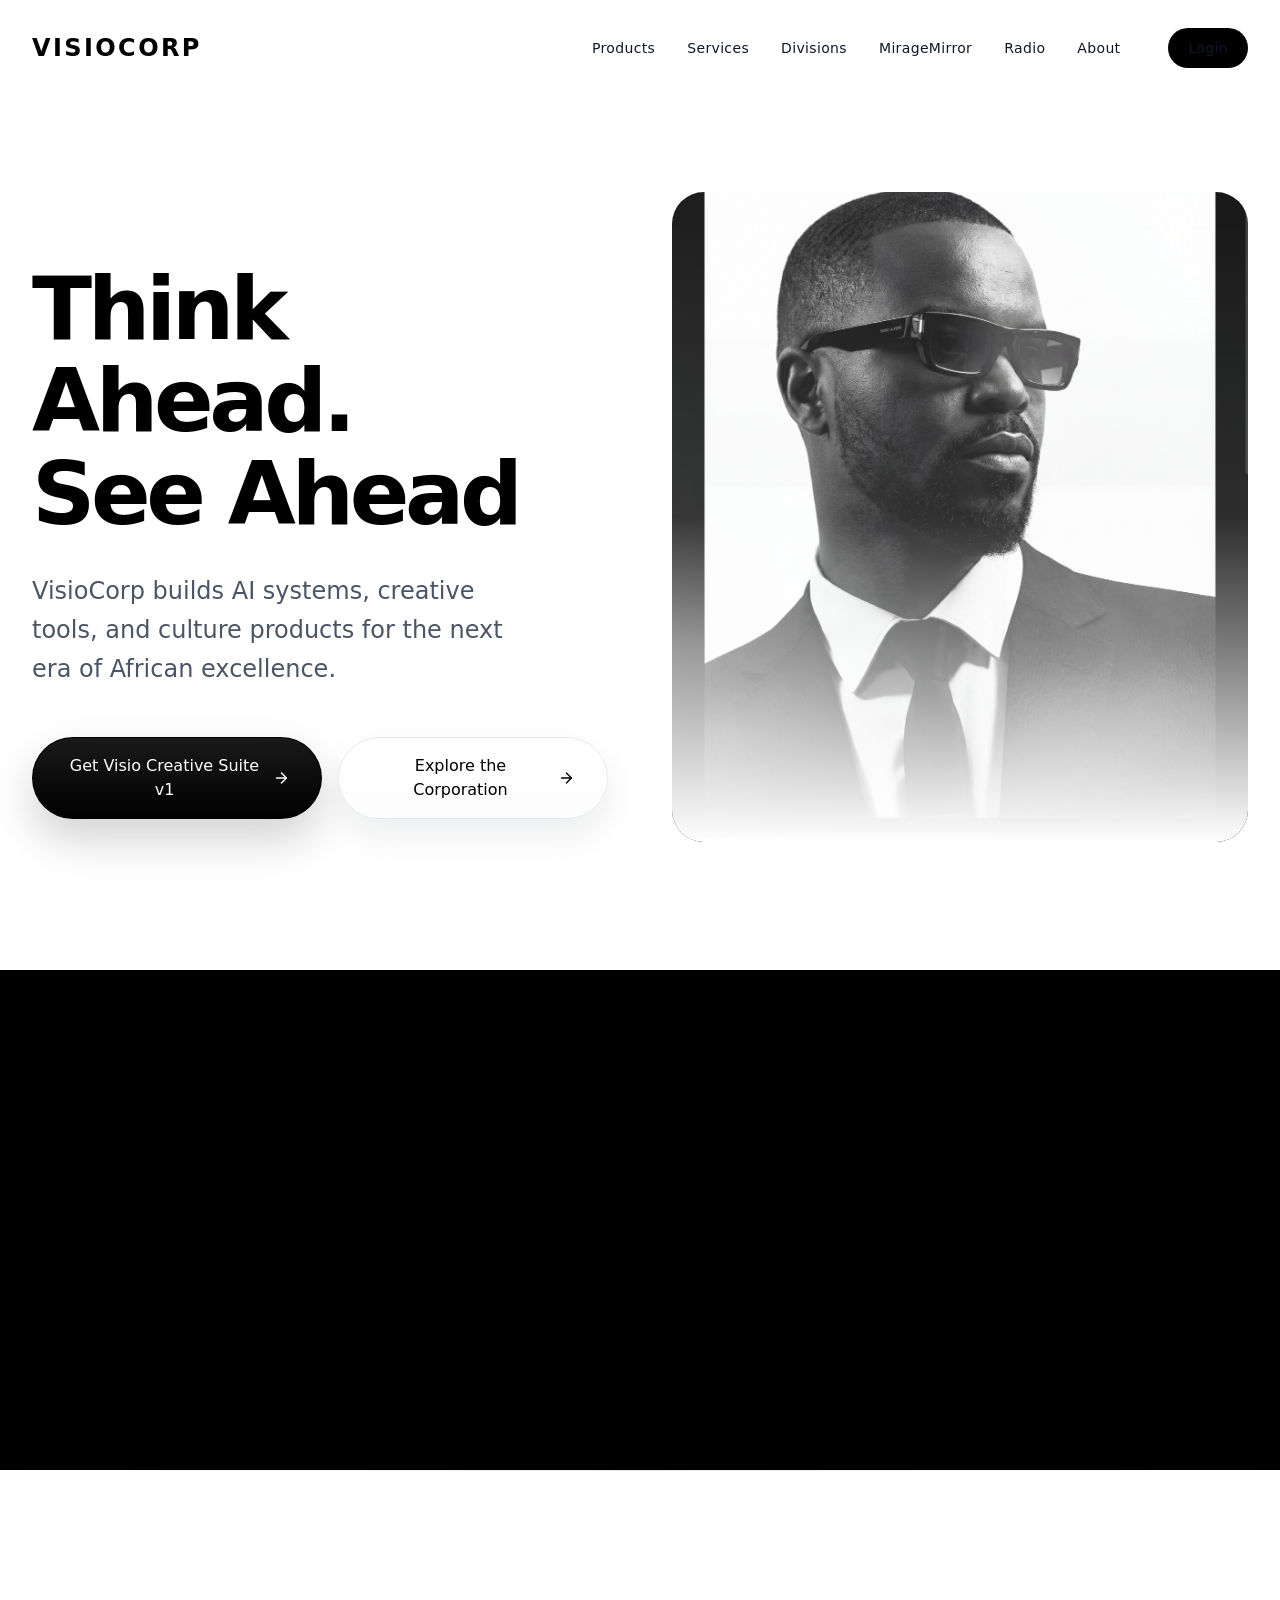
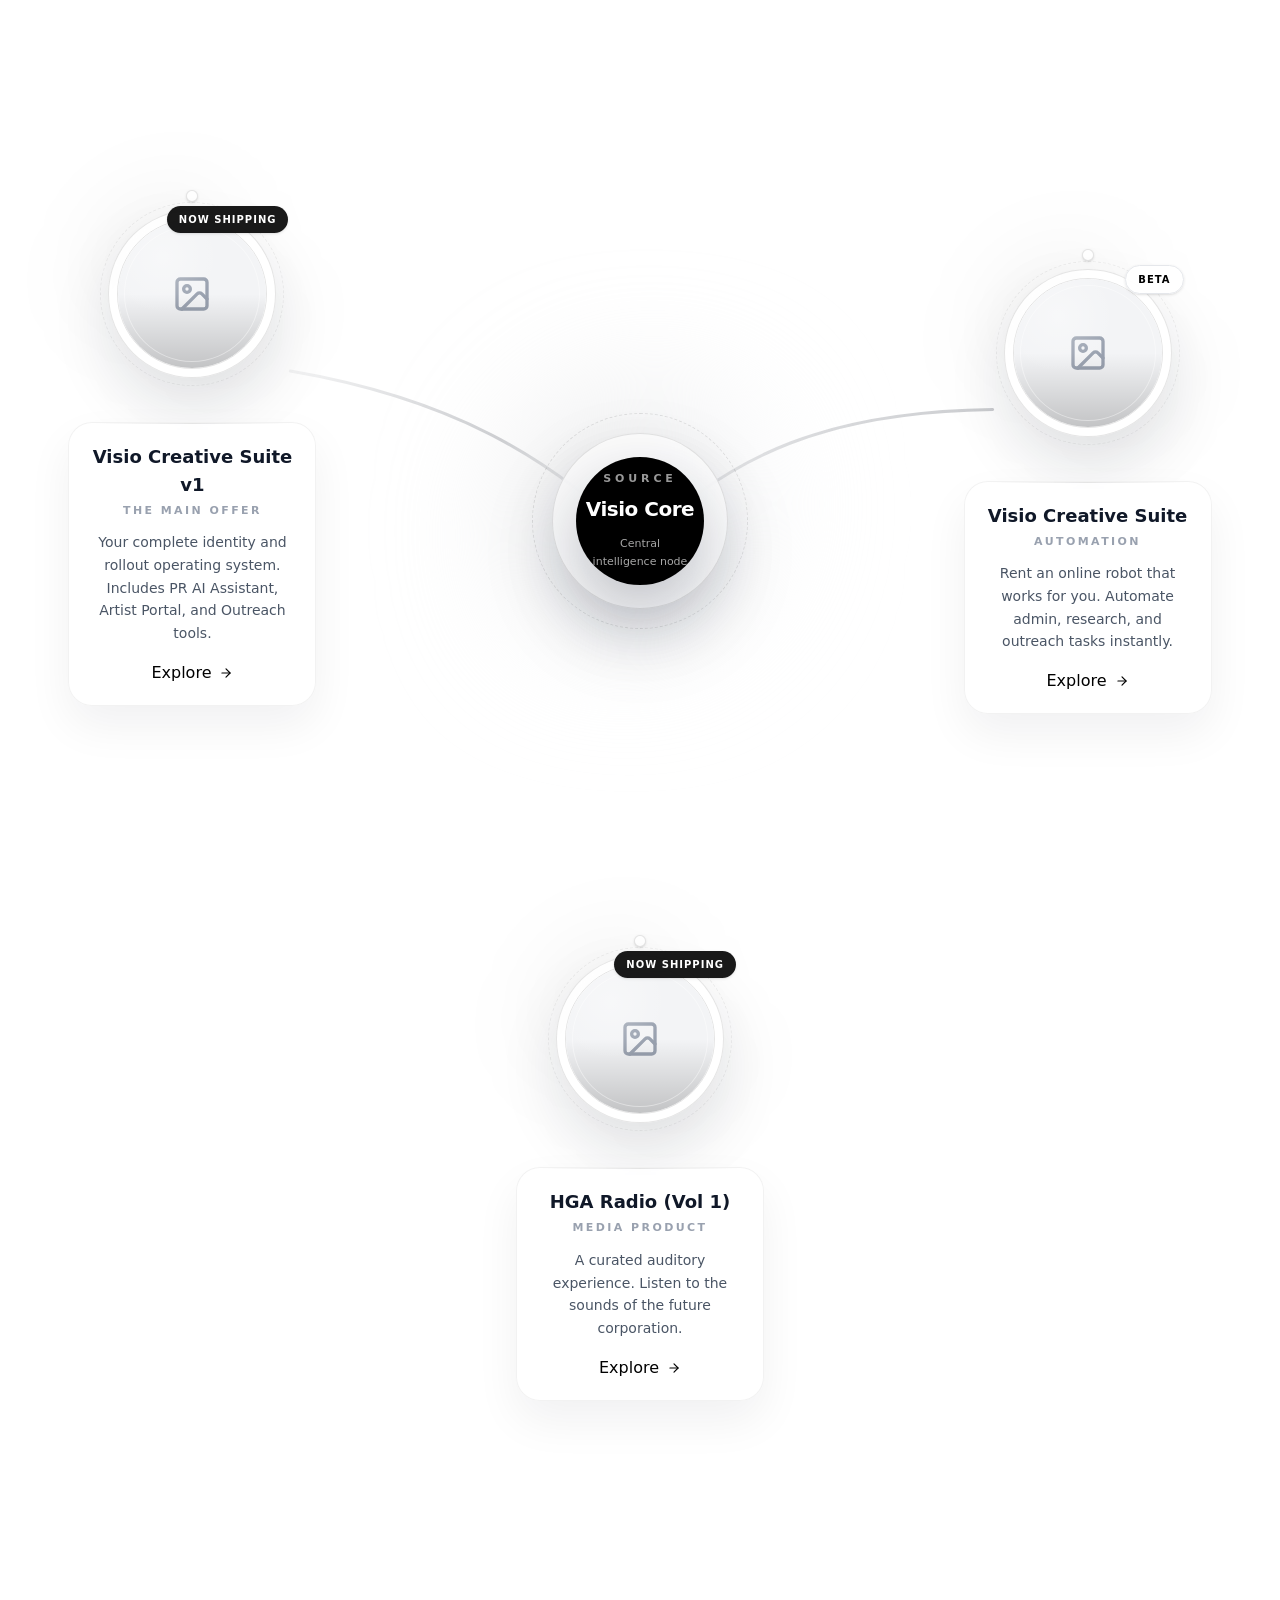
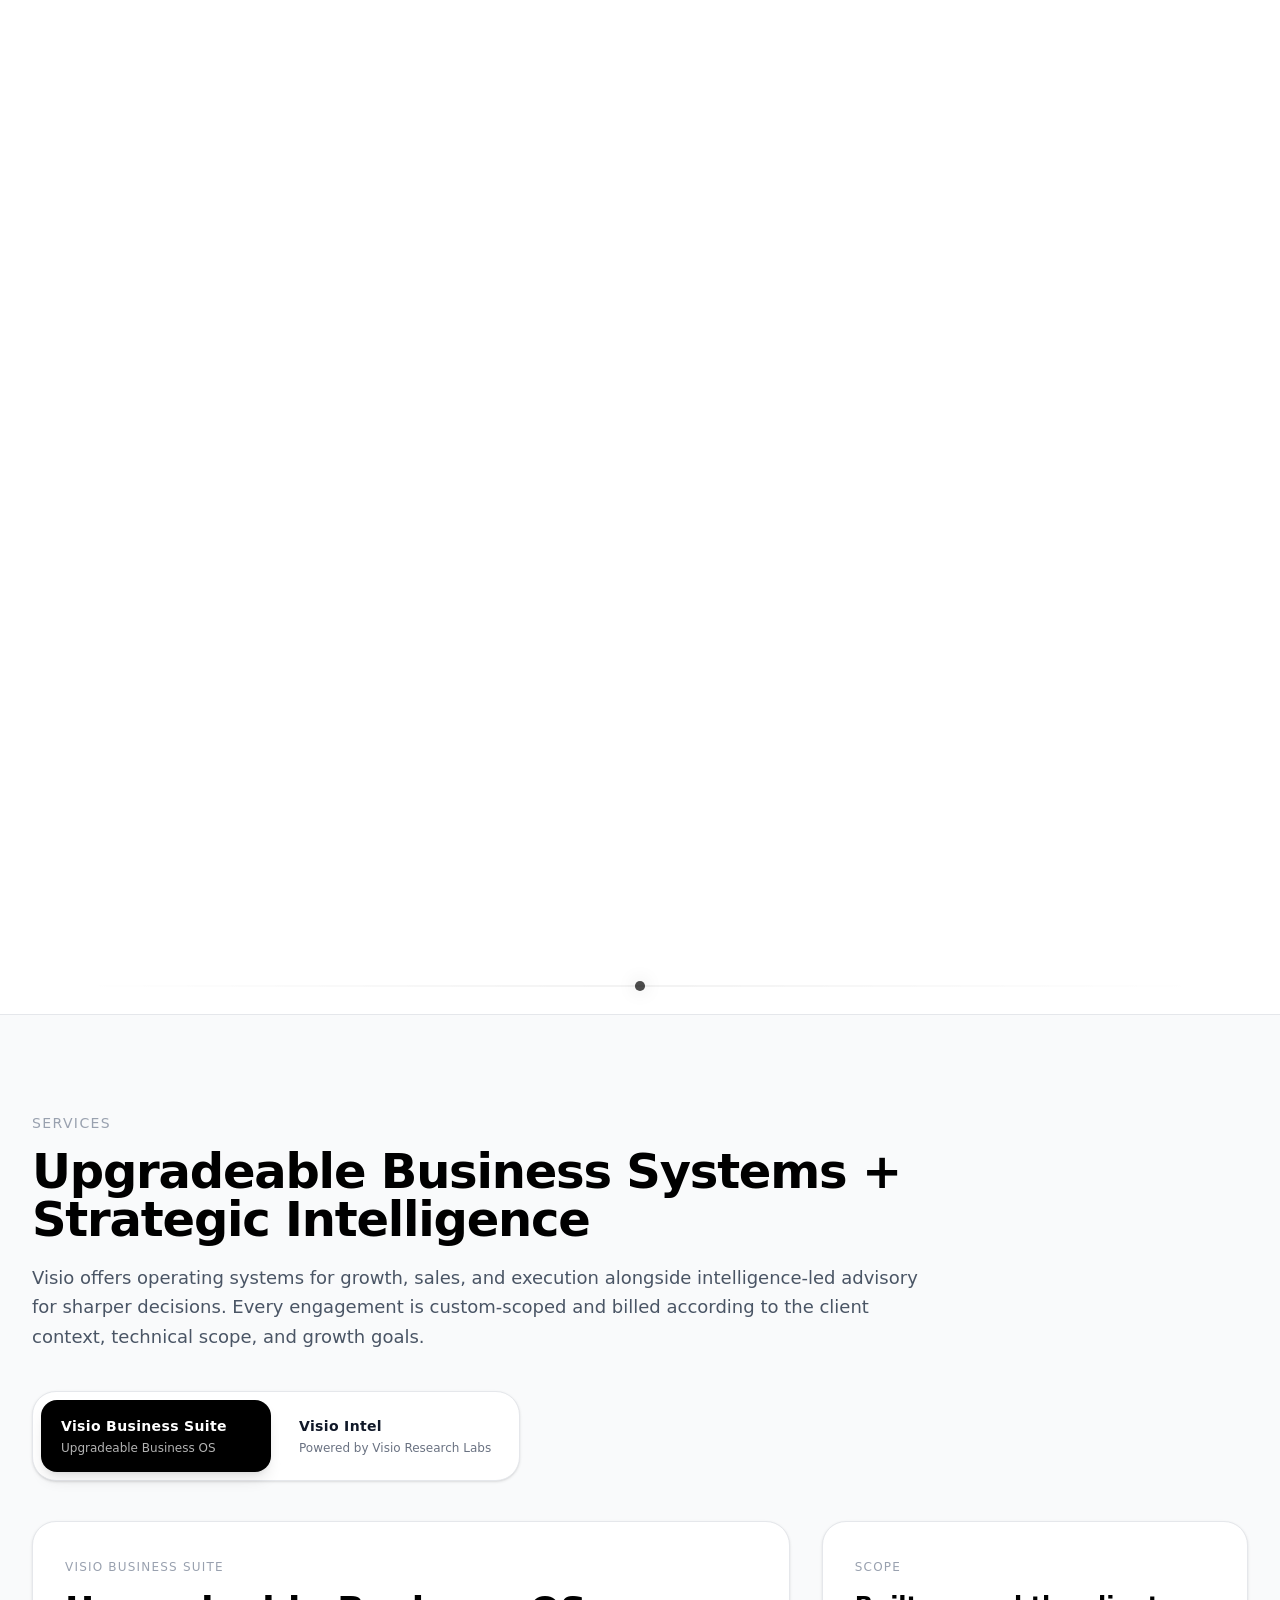
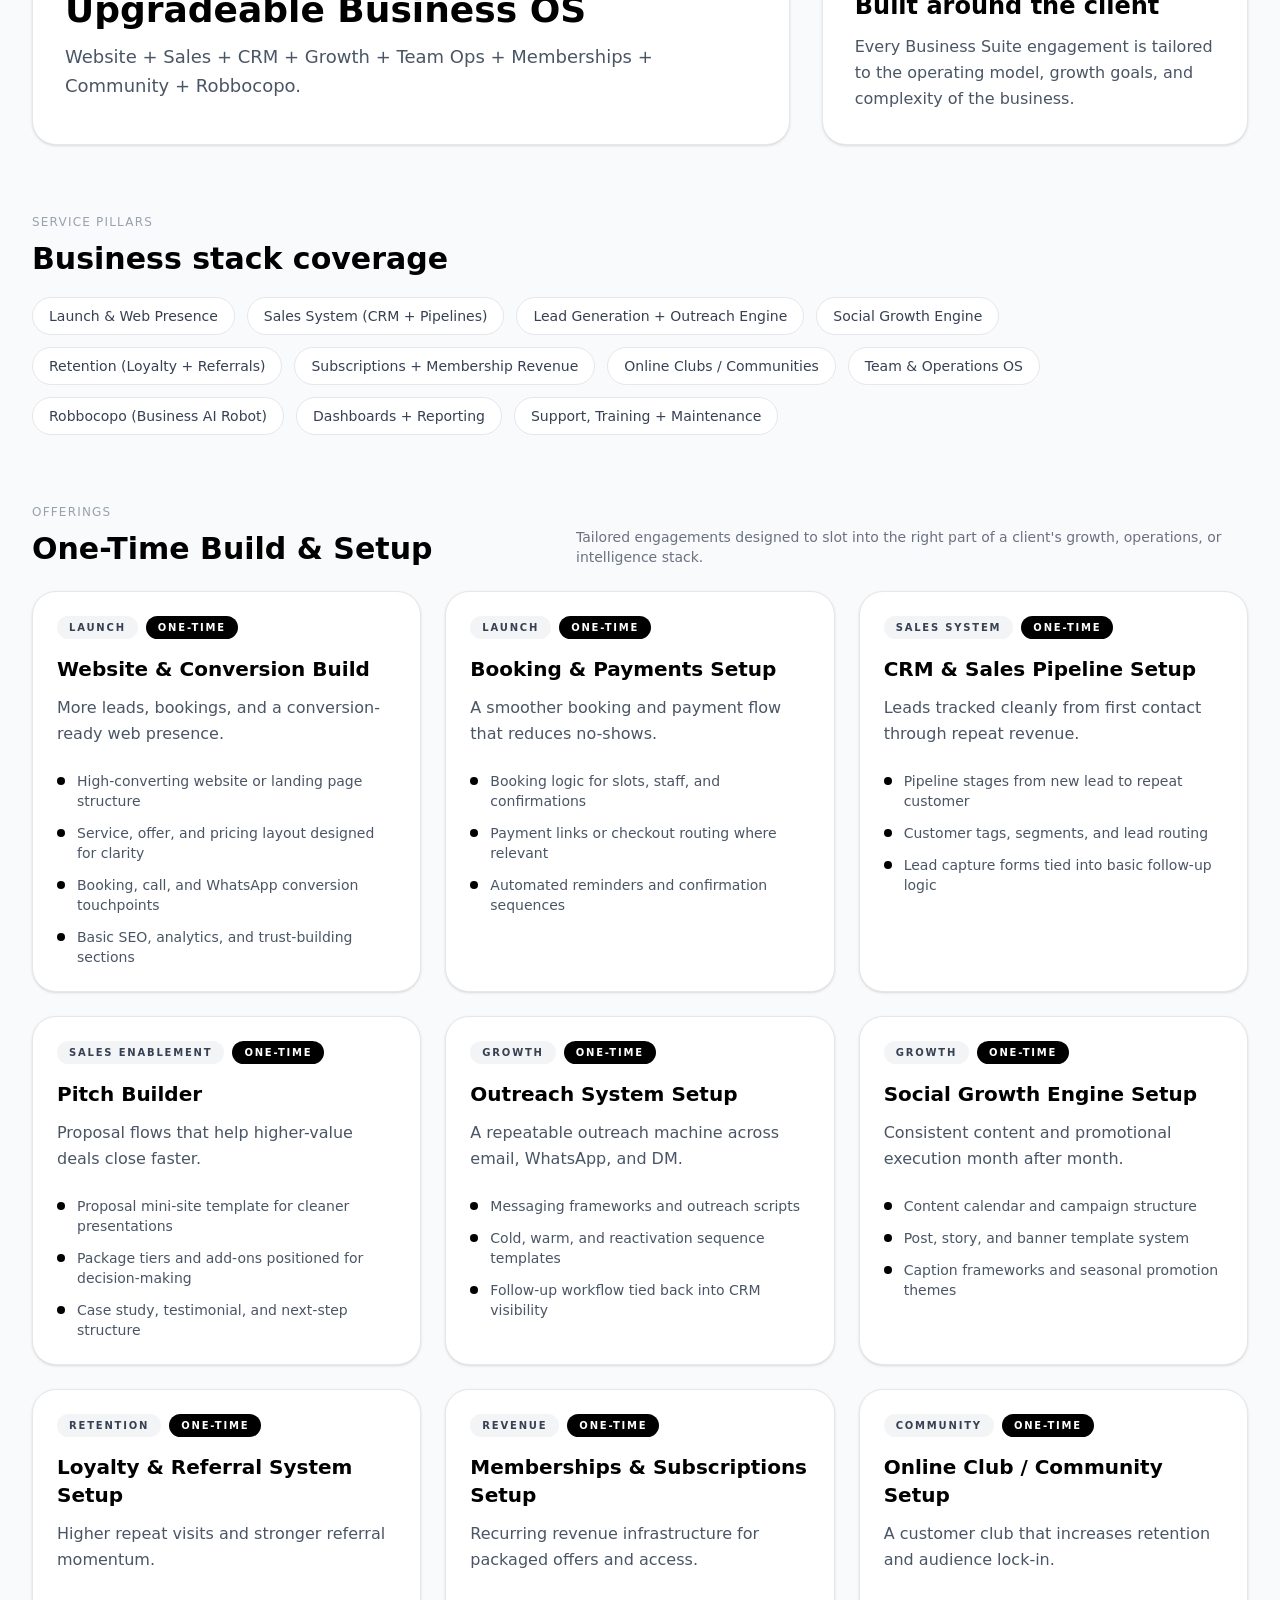
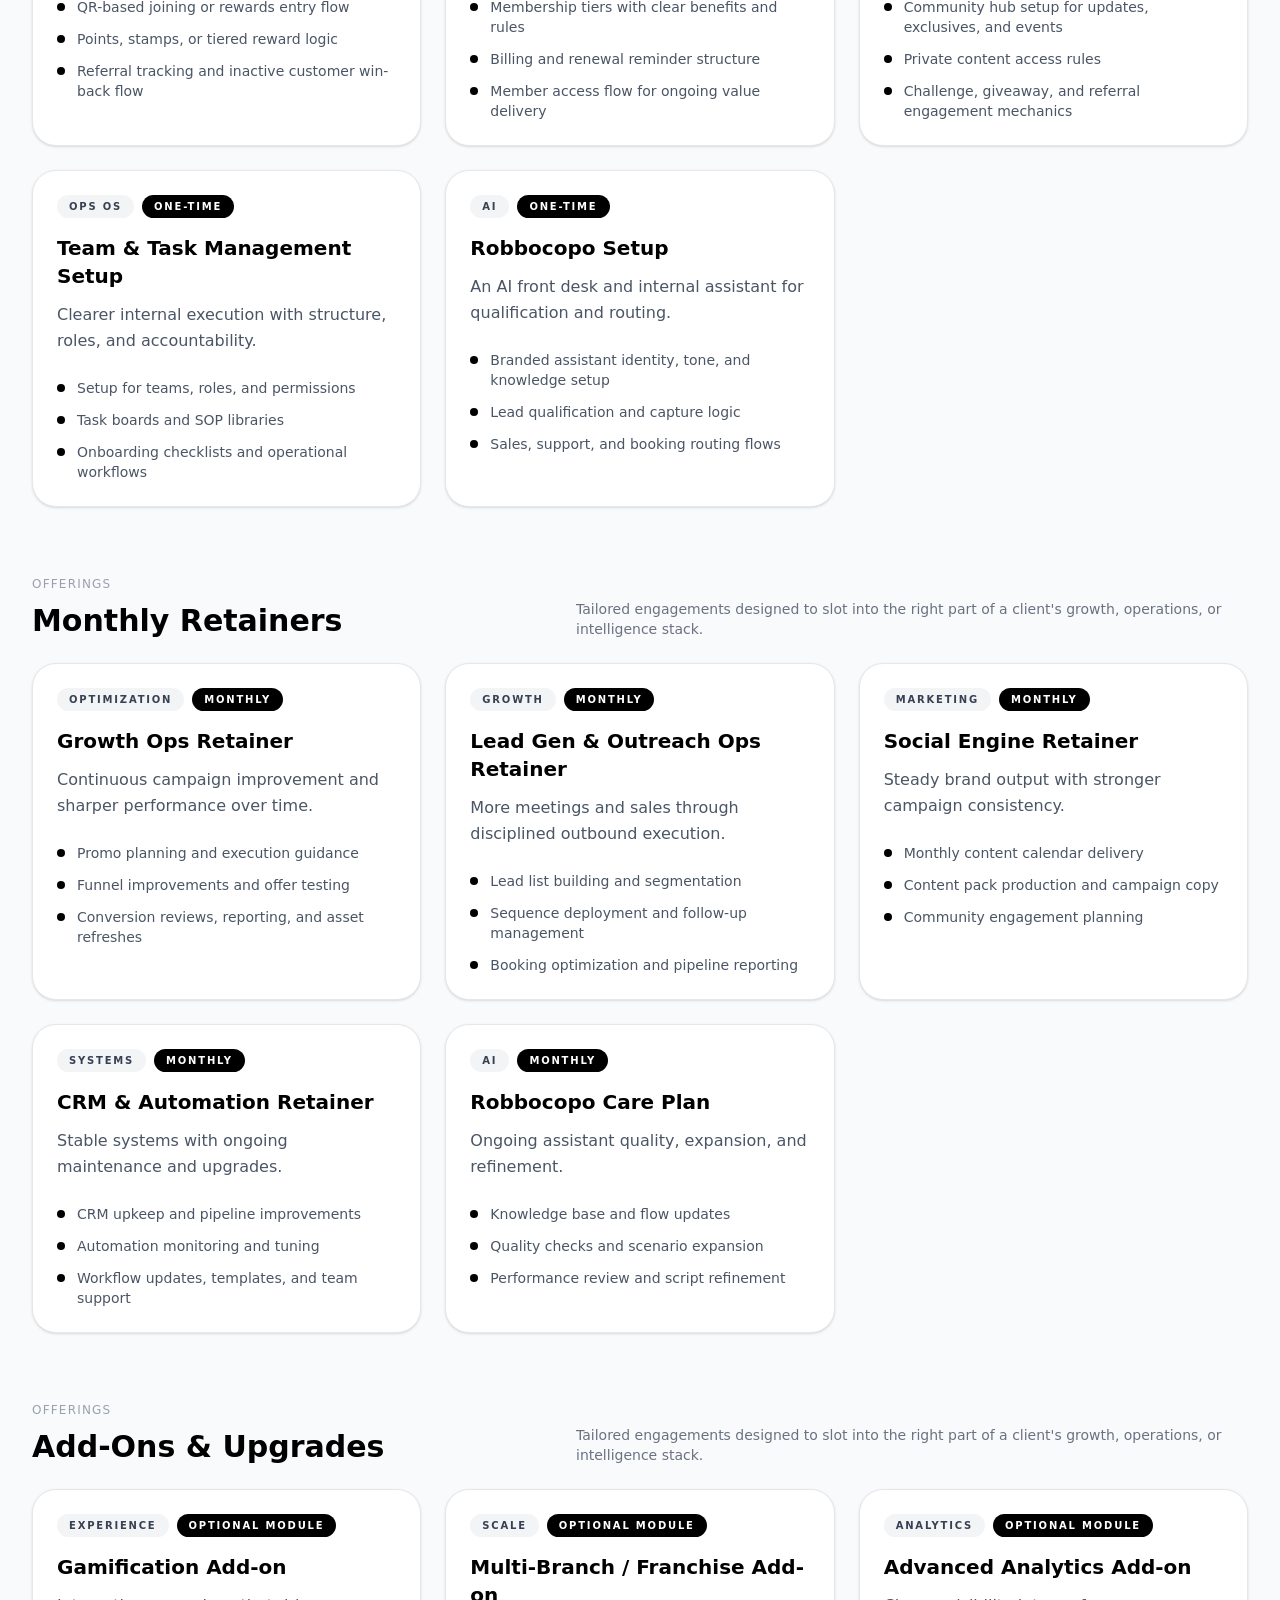
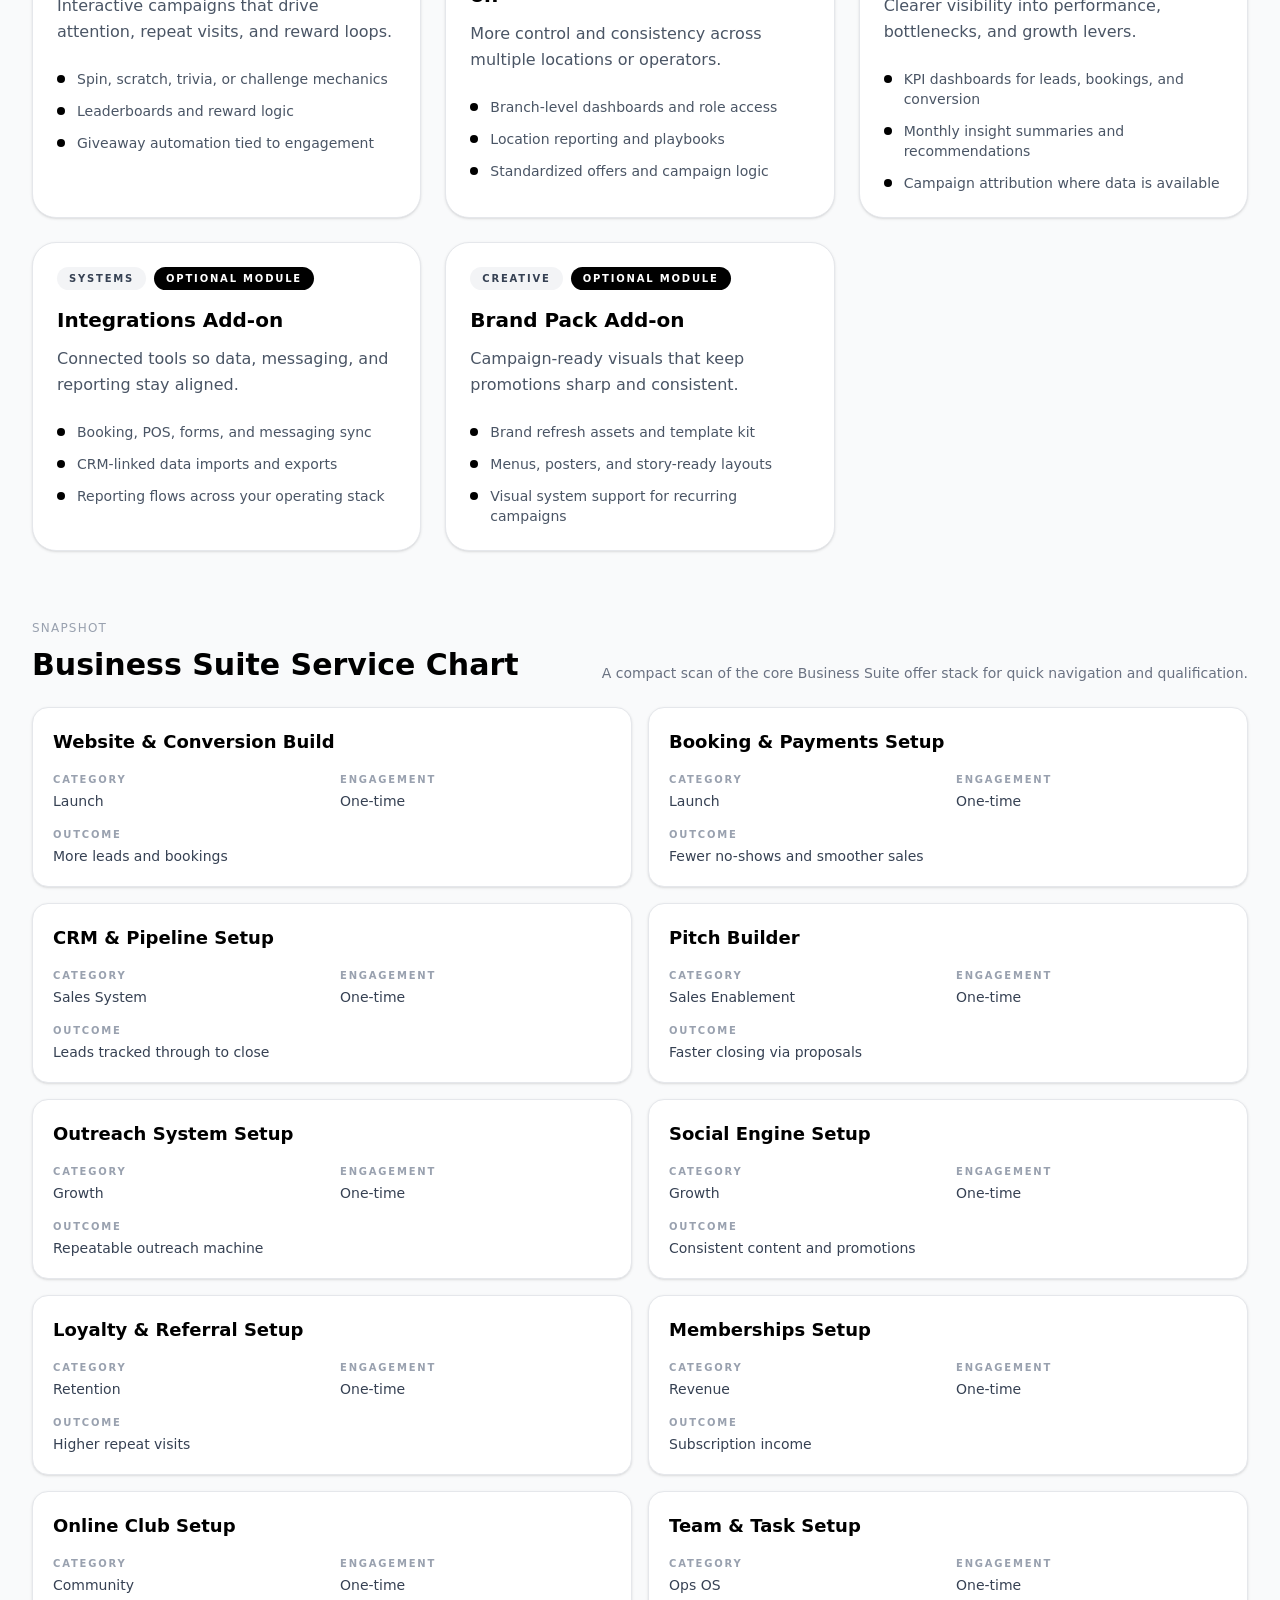
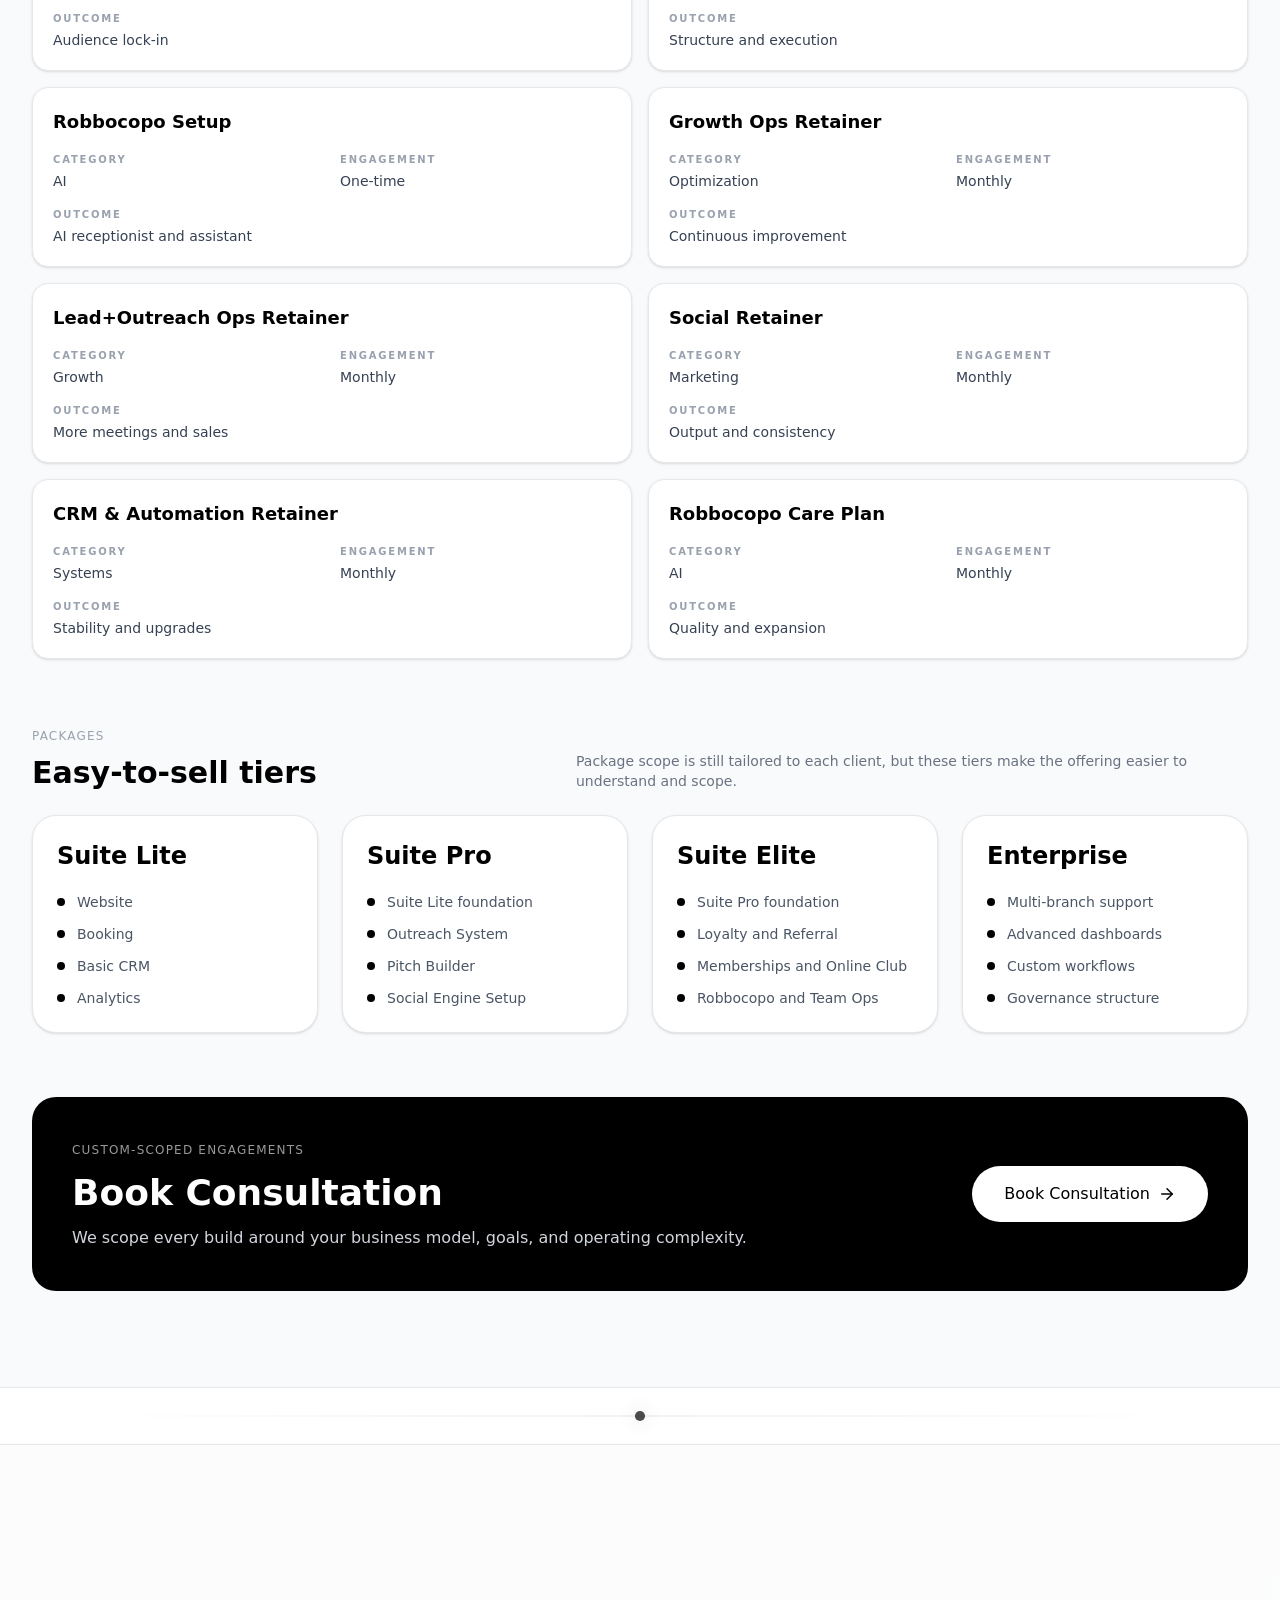
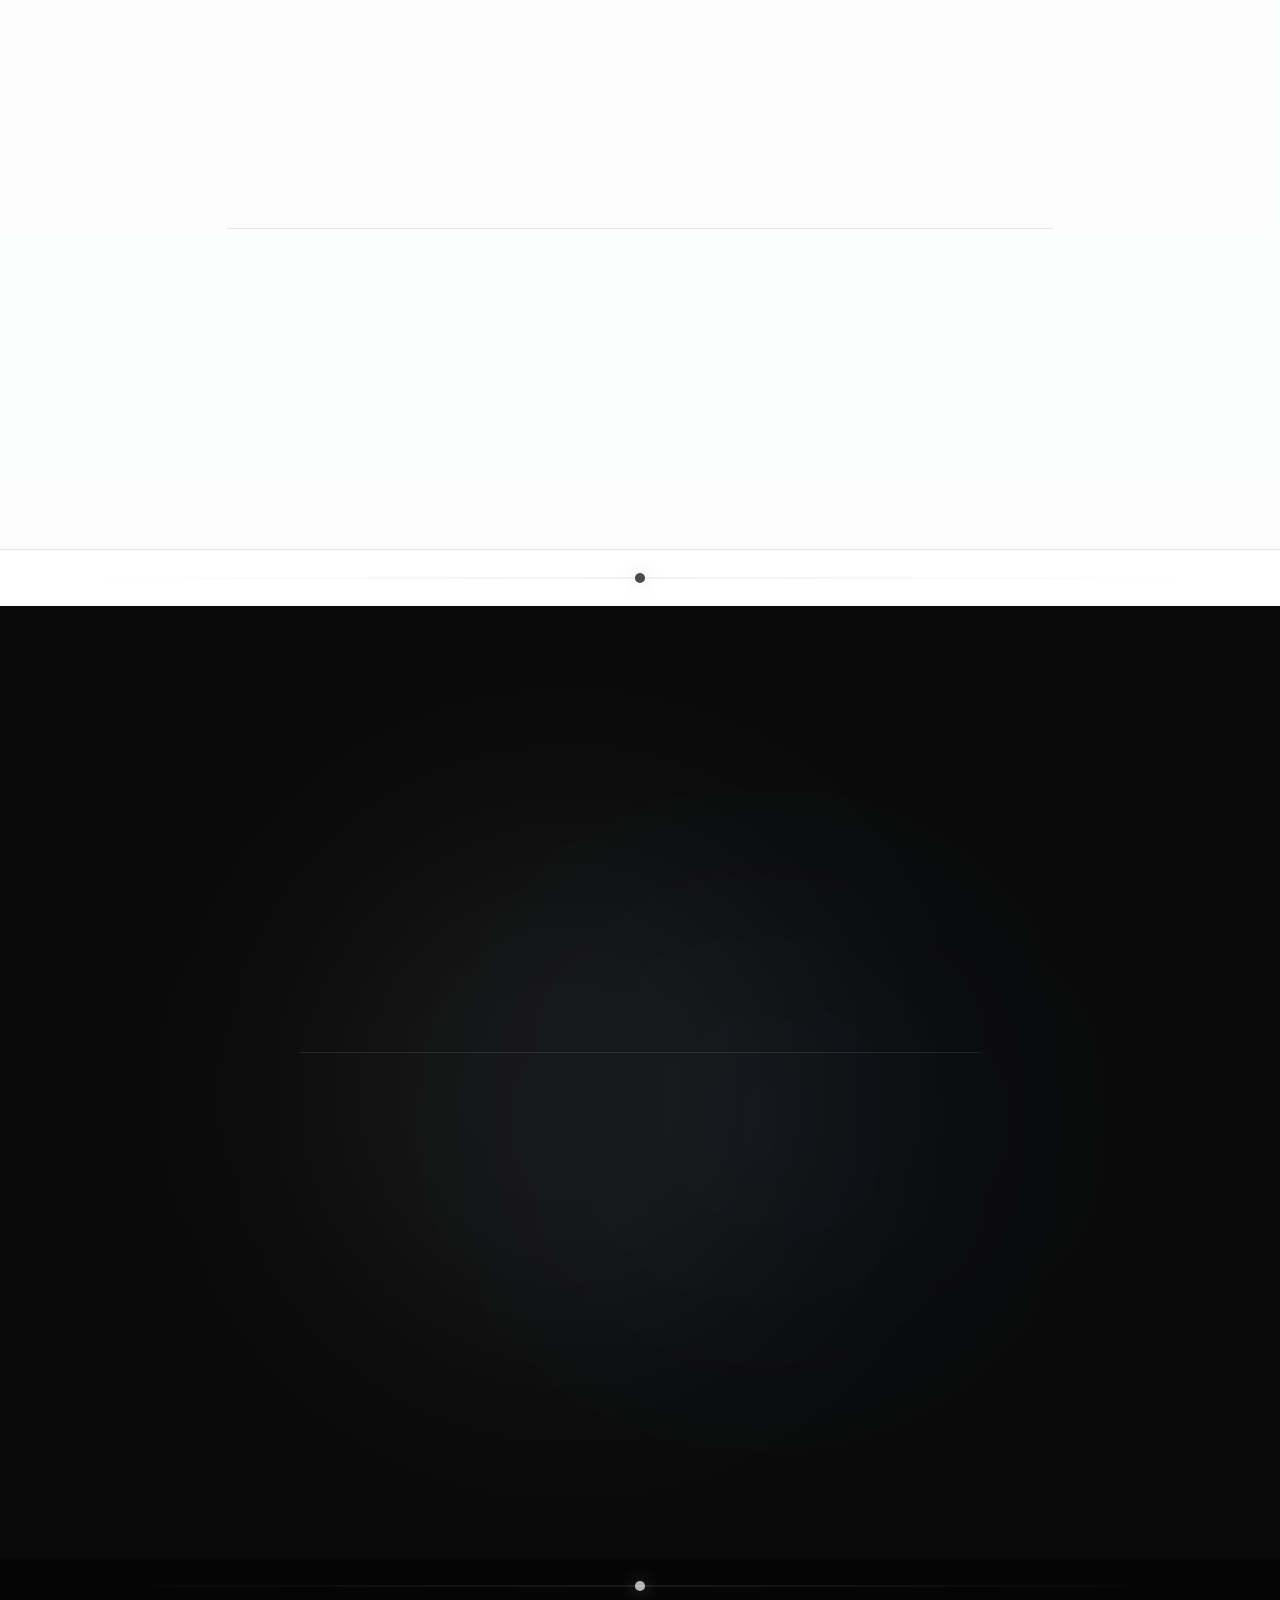
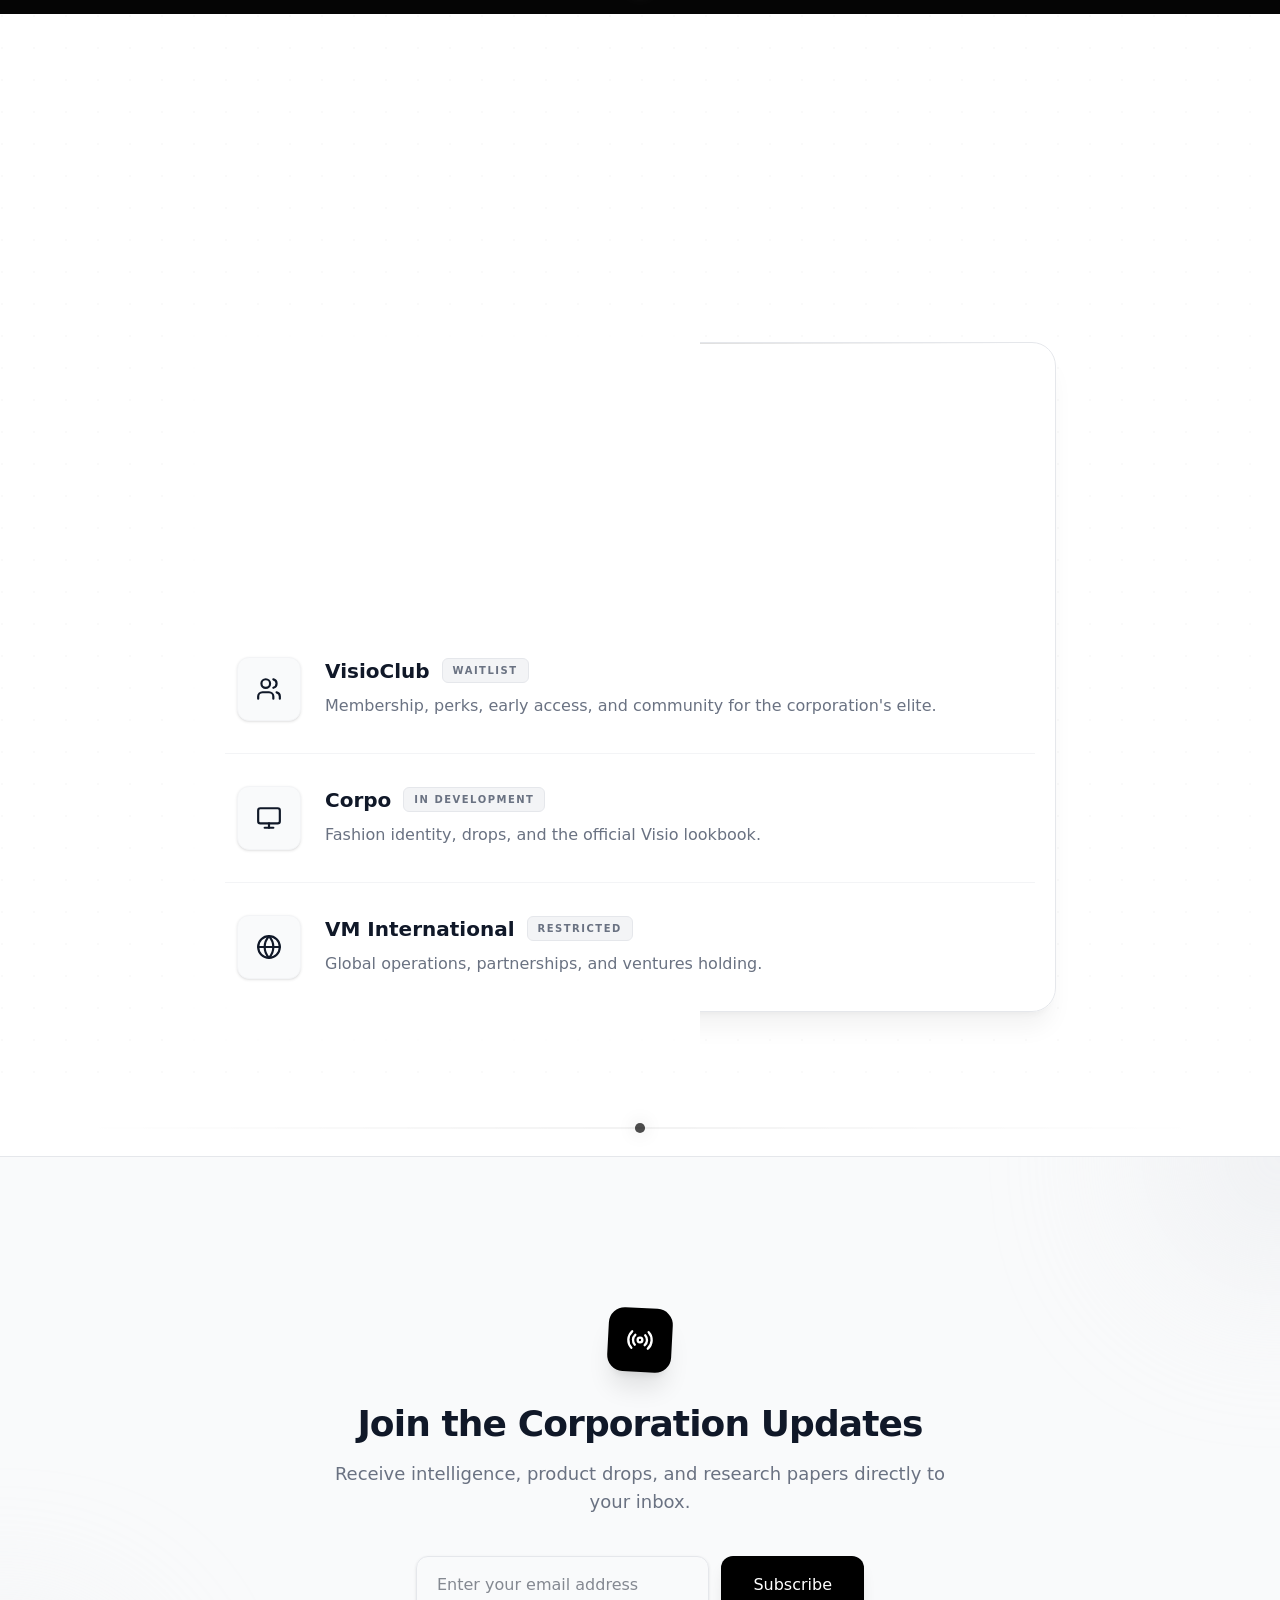
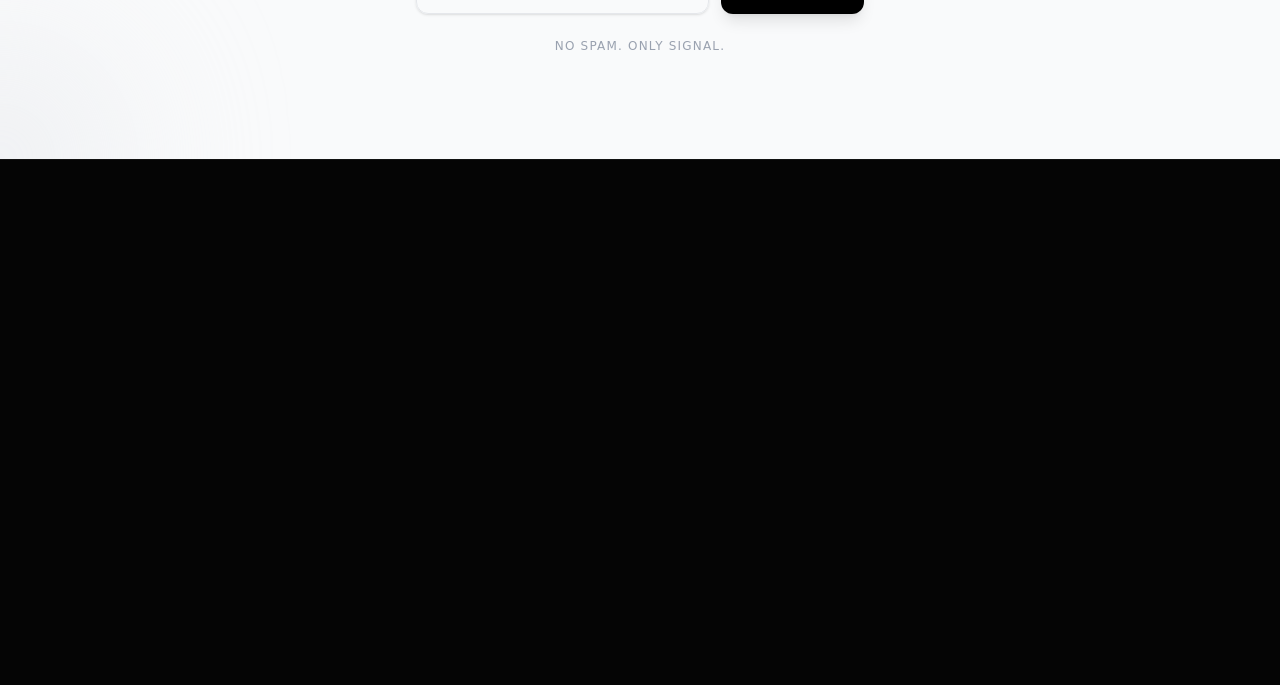
==== commit 21ffe54c: "Homepage with portrait, transition video and product assets; What We Do section Co-Authored-By: Clau" ====
--- a/index.html
+++ b/index.html
@@ -8,8 +8,8 @@
       name="description"
       content="VisioCorp builds tools, systems, and culture infrastructure for the next era of African excellence."
     />
-    <script type="module" crossorigin src="/assets/index-C0GVJKQC.js"></script>
-    <link rel="stylesheet" crossorigin href="/assets/index-aQwr_B6l.css">
+    <script type="module" crossorigin src="/assets/index-BpSuCCaU.js"></script>
+    <link rel="stylesheet" crossorigin href="/assets/index-R7AMgwIC.css">
   <link rel="icon" href="/favicon.svg" type="image/svg+xml">
 <meta property="og:site_name" content="Visiocorp">
 <meta property="og:type" content="website">
--- a/assets/index-R7AMgwIC.css
+++ b/assets/index-R7AMgwIC.css
@@ -0,0 +1 @@
+@layer properties{@supports (((-webkit-hyphens:none)) and (not (margin-trim:inline))) or ((-moz-orient:inline) and (not (color:rgb(from red r g b)))){*,:before,:after,::backdrop{--tw-translate-x:0;--tw-translate-y:0;--tw-translate-z:0;--tw-rotate-x:initial;--tw-rotate-y:initial;--tw-rotate-z:initial;--tw-skew-x:initial;--tw-skew-y:initial;--tw-space-y-reverse:0;--tw-space-x-reverse:0;--tw-border-style:solid;--tw-gradient-position:initial;--tw-gradient-from:#0000;--tw-gradient-via:#0000;--tw-gradient-to:#0000;--tw-gradient-stops:initial;--tw-gradient-via-stops:initial;--tw-gradient-from-position:0%;--tw-gradient-via-position:50%;--tw-gradient-to-position:100%;--tw-leading:initial;--tw-font-weight:initial;--tw-tracking:initial;--tw-shadow:0 0 #0000;--tw-shadow-color:initial;--tw-shadow-alpha:100%;--tw-inset-shadow:0 0 #0000;--tw-inset-shadow-color:initial;--tw-inset-shadow-alpha:100%;--tw-ring-color:initial;--tw-ring-shadow:0 0 #0000;--tw-inset-ring-color:initial;--tw-inset-ring-shadow:0 0 #0000;--tw-ring-inset:initial;--tw-ring-offset-width:0px;--tw-ring-offset-color:#fff;--tw-ring-offset-shadow:0 0 #0000;--tw-blur:initial;--tw-brightness:initial;--tw-contrast:initial;--tw-grayscale:initial;--tw-hue-rotate:initial;--tw-invert:initial;--tw-opacity:initial;--tw-saturate:initial;--tw-sepia:initial;--tw-drop-shadow:initial;--tw-drop-shadow-color:initial;--tw-drop-shadow-alpha:100%;--tw-drop-shadow-size:initial;--tw-backdrop-blur:initial;--tw-backdrop-brightness:initial;--tw-backdrop-contrast:initial;--tw-backdrop-grayscale:initial;--tw-backdrop-hue-rotate:initial;--tw-backdrop-invert:initial;--tw-backdrop-opacity:initial;--tw-backdrop-saturate:initial;--tw-backdrop-sepia:initial;--tw-duration:initial;--tw-ease:initial;--tw-scale-x:1;--tw-scale-y:1;--tw-scale-z:1}}}@layer theme{:root,:host{--font-sans:ui-sans-serif, system-ui, sans-serif, "Apple Color Emoji", "Segoe UI Emoji", "Segoe UI Symbol", "Noto Color Emoji";--font-mono:ui-monospace, SFMono-Regular, Menlo, Monaco, Consolas, "Liberation Mono", "Courier New", monospace;--color-blue-400:oklch(70.7% .165 254.624);--color-blue-500:oklch(62.3% .214 259.815);--color-purple-400:oklch(71.4% .203 305.504);--color-purple-500:oklch(62.7% .265 303.9);--color-pink-400:oklch(71.8% .202 349.761);--color-pink-500:oklch(65.6% .241 354.308);--color-gray-50:oklch(98.5% .002 247.839);--color-gray-100:oklch(96.7% .003 264.542);--color-gray-200:oklch(92.8% .006 264.531);--color-gray-300:oklch(87.2% .01 258.338);--color-gray-400:oklch(70.7% .022 261.325);--color-gray-500:oklch(55.1% .027 264.364);--color-gray-600:oklch(44.6% .03 256.802);--color-gray-700:oklch(37.3% .034 259.733);--color-gray-800:oklch(27.8% .033 256.848);--color-gray-900:oklch(21% .034 264.665);--color-black:#000;--color-white:#fff;--spacing:.25rem;--container-xs:20rem;--container-sm:24rem;--container-md:28rem;--container-lg:32rem;--container-2xl:42rem;--container-3xl:48rem;--container-4xl:56rem;--container-5xl:64rem;--container-6xl:72rem;--container-7xl:80rem;--text-xs:.75rem;--text-xs--line-height:calc(1 / .75);--text-sm:.875rem;--text-sm--line-height:calc(1.25 / .875);--text-lg:1.125rem;--text-lg--line-height:calc(1.75 / 1.125);--text-xl:1.25rem;--text-xl--line-height:calc(1.75 / 1.25);--text-2xl:1.5rem;--text-2xl--line-height:calc(2 / 1.5);--text-3xl:1.875rem;--text-3xl--line-height: 1.2 ;--text-4xl:2.25rem;--text-4xl--line-height:calc(2.5 / 2.25);--text-5xl:3rem;--text-5xl--line-height:1;--text-6xl:3.75rem;--text-6xl--line-height:1;--text-7xl:4.5rem;--text-7xl--line-height:1;--font-weight-light:300;--font-weight-medium:500;--font-weight-semibold:600;--font-weight-bold:700;--font-weight-extrabold:800;--tracking-tighter:-.05em;--tracking-tight:-.025em;--tracking-normal:0em;--tracking-wide:.025em;--tracking-widest:.1em;--leading-relaxed:1.625;--leading-loose:2;--radius-md:.375rem;--radius-xl:.75rem;--radius-2xl:1rem;--radius-3xl:1.5rem;--ease-out:cubic-bezier(0, 0, .2, 1);--blur-sm:8px;--blur-md:12px;--blur-xl:24px;--blur-2xl:40px;--blur-3xl:64px;--default-transition-duration:.15s;--default-transition-timing-function:cubic-bezier(.4, 0, .2, 1);--default-font-family:var(--font-sans);--default-mono-font-family:var(--font-mono)}}@layer base{*,:after,:before,::backdrop{box-sizing:border-box;border:0 solid;margin:0;padding:0}::file-selector-button{box-sizing:border-box;border:0 solid;margin:0;padding:0}html,:host{-webkit-text-size-adjust:100%;tab-size:4;line-height:1.5;font-family:var(--default-font-family,ui-sans-serif, system-ui, sans-serif, "Apple Color Emoji", "Segoe UI Emoji", "Segoe UI Symbol", "Noto Color Emoji");font-feature-settings:var(--default-font-feature-settings,normal);font-variation-settings:var(--default-font-variation-settings,normal);-webkit-tap-highlight-color:transparent}hr{height:0;color:inherit;border-top-width:1px}abbr:where([title]){-webkit-text-decoration:underline dotted;text-decoration:underline dotted}h1,h2,h3,h4,h5,h6{font-size:inherit;font-weight:inherit}a{color:inherit;-webkit-text-decoration:inherit;text-decoration:inherit}b,strong{font-weight:bolder}code,kbd,samp,pre{font-family:var(--default-mono-font-family,ui-monospace, SFMono-Regular, Menlo, Monaco, Consolas, "Liberation Mono", "Courier New", monospace);font-feature-settings:var(--default-mono-font-feature-settings,normal);font-variation-settings:var(--default-mono-font-variation-settings,normal);font-size:1em}small{font-size:80%}sub,sup{vertical-align:baseline;font-size:75%;line-height:0;position:relative}sub{bottom:-.25em}sup{top:-.5em}table{text-indent:0;border-color:inherit;border-collapse:collapse}:-moz-focusring{outline:auto}progress{vertical-align:baseline}summary{display:list-item}ol,ul,menu{list-style:none}img,svg,video,canvas,audio,iframe,embed,object{vertical-align:middle;display:block}img,video{max-width:100%;height:auto}button,input,select,optgroup,textarea{font:inherit;font-feature-settings:inherit;font-variation-settings:inherit;letter-spacing:inherit;color:inherit;opacity:1;background-color:#0000;border-radius:0}::file-selector-button{font:inherit;font-feature-settings:inherit;font-variation-settings:inherit;letter-spacing:inherit;color:inherit;opacity:1;background-color:#0000;border-radius:0}:where(select:is([multiple],[size])) optgroup{font-weight:bolder}:where(select:is([multiple],[size])) optgroup option{padding-inline-start:20px}::file-selector-button{margin-inline-end:4px}::placeholder{opacity:1}@supports (not ((-webkit-appearance:-apple-pay-button))) or (contain-intrinsic-size:1px){::placeholder{color:currentColor}@supports (color:color-mix(in lab,red,red)){::placeholder{color:color-mix(in oklab,currentcolor 50%,transparent)}}}textarea{resize:vertical}::-webkit-search-decoration{-webkit-appearance:none}::-webkit-date-and-time-value{min-height:1lh;text-align:inherit}::-webkit-datetime-edit{display:inline-flex}::-webkit-datetime-edit-fields-wrapper{padding:0}::-webkit-datetime-edit{padding-block:0}::-webkit-datetime-edit-year-field{padding-block:0}::-webkit-datetime-edit-month-field{padding-block:0}::-webkit-datetime-edit-day-field{padding-block:0}::-webkit-datetime-edit-hour-field{padding-block:0}::-webkit-datetime-edit-minute-field{padding-block:0}::-webkit-datetime-edit-second-field{padding-block:0}::-webkit-datetime-edit-millisecond-field{padding-block:0}::-webkit-datetime-edit-meridiem-field{padding-block:0}::-webkit-calendar-picker-indicator{line-height:1}:-moz-ui-invalid{box-shadow:none}button,input:where([type=button],[type=reset],[type=submit]){appearance:button}::file-selector-button{appearance:button}::-webkit-inner-spin-button{height:auto}::-webkit-outer-spin-button{height:auto}[hidden]:where(:not([hidden=until-found])){display:none!important}}@layer components;@layer utilities{.pointer-events-none{pointer-events:none}.absolute{position:absolute}.fixed{position:fixed}.relative{position:relative}.inset-0{inset:calc(var(--spacing) * 0)}.inset-3{inset:calc(var(--spacing) * 3)}.inset-5{inset:calc(var(--spacing) * 5)}.inset-8{inset:calc(var(--spacing) * 8)}.inset-\[1px\]{inset:1px}.inset-\[2\.25rem\]{inset:2.25rem}.inset-x-6{inset-inline:calc(var(--spacing) * 6)}.inset-x-10{inset-inline:calc(var(--spacing) * 10)}.inset-y-0{inset-block:calc(var(--spacing) * 0)}.start{inset-inline-start:var(--spacing)}.-top-\[30\%\]{top:-30%}.top-0{top:calc(var(--spacing) * 0)}.top-1\/2{top:50%}.top-1\/4{top:25%}.top-4{top:calc(var(--spacing) * 4)}.top-7{top:calc(var(--spacing) * 7)}.top-20{top:calc(var(--spacing) * 20)}.top-\[3\%\]{top:3%}.top-\[8\%\]{top:8%}.top-\[18\%\]{top:18%}.top-\[31\%\]{top:31%}.top-\[66\%\]{top:66%}.-right-\[10\%\]{right:-10%}.right-0{right:calc(var(--spacing) * 0)}.right-1\/4{right:25%}.right-2{right:calc(var(--spacing) * 2)}.right-\[3\%\]{right:3%}.right-\[16\%\]{right:16%}.right-\[16\.66\%\]{right:16.66%}.-bottom-\[20\%\]{bottom:-20%}.bottom-0{bottom:calc(var(--spacing) * 0)}.bottom-1\/4{bottom:25%}.bottom-10{bottom:calc(var(--spacing) * 10)}.bottom-20{bottom:calc(var(--spacing) * 20)}.bottom-\[12\%\]{bottom:12%}.-left-\[10\%\]{left:-10%}.left-0{left:calc(var(--spacing) * 0)}.left-1\/2{left:50%}.left-1\/4{left:25%}.left-\[3\%\]{left:3%}.left-\[16\%\]{left:16%}.left-\[16\.66\%\]{left:16.66%}.-z-10{z-index:-10}.z-10{z-index:10}.z-50{z-index:50}.z-\[-1\]{z-index:-1}.col-span-2{grid-column:span 2/span 2}.mx-auto{margin-inline:auto}.mt-1{margin-top:calc(var(--spacing) * 1)}.mt-1\.5{margin-top:calc(var(--spacing) * 1.5)}.mt-2{margin-top:calc(var(--spacing) * 2)}.mt-3{margin-top:calc(var(--spacing) * 3)}.mt-4{margin-top:calc(var(--spacing) * 4)}.mt-6{margin-top:calc(var(--spacing) * 6)}.mt-10{margin-top:calc(var(--spacing) * 10)}.mb-1{margin-bottom:calc(var(--spacing) * 1)}.mb-2{margin-bottom:calc(var(--spacing) * 2)}.mb-3{margin-bottom:calc(var(--spacing) * 3)}.mb-4{margin-bottom:calc(var(--spacing) * 4)}.mb-5{margin-bottom:calc(var(--spacing) * 5)}.mb-6{margin-bottom:calc(var(--spacing) * 6)}.mb-8{margin-bottom:calc(var(--spacing) * 8)}.mb-10{margin-bottom:calc(var(--spacing) * 10)}.mb-12{margin-bottom:calc(var(--spacing) * 12)}.mb-14{margin-bottom:calc(var(--spacing) * 14)}.mb-16{margin-bottom:calc(var(--spacing) * 16)}.mb-20{margin-bottom:calc(var(--spacing) * 20)}.mb-24{margin-bottom:calc(var(--spacing) * 24)}.ml-4{margin-left:calc(var(--spacing) * 4)}.block{display:block}.flex{display:flex}.grid{display:grid}.hidden{display:none}.inline-block{display:inline-block}.inline-flex{display:inline-flex}.h-2{height:calc(var(--spacing) * 2)}.h-2\.5{height:calc(var(--spacing) * 2.5)}.h-3{height:calc(var(--spacing) * 3)}.h-8{height:calc(var(--spacing) * 8)}.h-10{height:calc(var(--spacing) * 10)}.h-12{height:calc(var(--spacing) * 12)}.h-14{height:calc(var(--spacing) * 14)}.h-16{height:calc(var(--spacing) * 16)}.h-20{height:calc(var(--spacing) * 20)}.h-24{height:calc(var(--spacing) * 24)}.h-28{height:calc(var(--spacing) * 28)}.h-32{height:calc(var(--spacing) * 32)}.h-44{height:calc(var(--spacing) * 44)}.h-60{height:calc(var(--spacing) * 60)}.h-64{height:calc(var(--spacing) * 64)}.h-\[60vw\]{height:60vw}.h-\[74rem\]{height:74rem}.h-\[80vw\]{height:80vw}.h-\[400px\]{height:400px}.h-\[500px\]{height:500px}.h-auto{height:auto}.h-full{height:100%}.h-px{height:1px}.max-h-\[600px\]{max-height:600px}.max-h-\[800px\]{max-height:800px}.w-2{width:calc(var(--spacing) * 2)}.w-2\.5{width:calc(var(--spacing) * 2.5)}.w-3{width:calc(var(--spacing) * 3)}.w-10{width:calc(var(--spacing) * 10)}.w-14{width:calc(var(--spacing) * 14)}.w-16{width:calc(var(--spacing) * 16)}.w-24{width:calc(var(--spacing) * 24)}.w-32{width:calc(var(--spacing) * 32)}.w-44{width:calc(var(--spacing) * 44)}.w-60{width:calc(var(--spacing) * 60)}.w-64{width:calc(var(--spacing) * 64)}.w-\[60vw\]{width:60vw}.w-\[62vw\]{width:62vw}.w-\[70vw\]{width:70vw}.w-\[80vw\]{width:80vw}.w-\[400px\]{width:400px}.w-\[500px\]{width:500px}.w-\[min\(88\%\,72rem\)\]{width:min(88%,72rem)}.w-full{width:100%}.w-px{width:1px}.max-w-2xl{max-width:var(--container-2xl)}.max-w-3xl{max-width:var(--container-3xl)}.max-w-4xl{max-width:var(--container-4xl)}.max-w-5xl{max-width:var(--container-5xl)}.max-w-6xl{max-width:var(--container-6xl)}.max-w-7xl{max-width:var(--container-7xl)}.max-w-\[15\.5rem\]{max-width:15.5rem}.max-w-\[600px\]{max-width:600px}.max-w-\[800px\]{max-width:800px}.max-w-lg{max-width:var(--container-lg)}.max-w-md{max-width:var(--container-md)}.max-w-sm{max-width:var(--container-sm)}.max-w-xs{max-width:var(--container-xs)}.min-w-\[230px\]{min-width:230px}.flex-1{flex:1}.shrink-0{flex-shrink:0}.origin-center{transform-origin:50%}.-translate-x-1\/2{--tw-translate-x: -50% ;translate:var(--tw-translate-x) var(--tw-translate-y)}.-translate-x-4{--tw-translate-x:calc(var(--spacing) * -4);translate:var(--tw-translate-x) var(--tw-translate-y)}.-translate-x-\[160\%\]{--tw-translate-x: -160% ;translate:var(--tw-translate-x) var(--tw-translate-y)}.translate-x-1\/2{--tw-translate-x: 50% ;translate:var(--tw-translate-x) var(--tw-translate-y)}.-translate-y-1\/2{--tw-translate-y: -50% ;translate:var(--tw-translate-x) var(--tw-translate-y)}.translate-y-1\/2{--tw-translate-y: 50% ;translate:var(--tw-translate-x) var(--tw-translate-y)}.-rotate-3{rotate:-3deg}.rotate-3{rotate:3deg}.rotate-6{rotate:6deg}.rotate-90{rotate:90deg}.-skew-x-12{--tw-skew-x:skewX( -12deg );transform:var(--tw-rotate-x,) var(--tw-rotate-y,) var(--tw-rotate-z,) var(--tw-skew-x,) var(--tw-skew-y,)}.cursor-default{cursor:default}.cursor-pointer{cursor:pointer}.grid-cols-1{grid-template-columns:repeat(1,minmax(0,1fr))}.grid-cols-2{grid-template-columns:repeat(2,minmax(0,1fr))}.flex-col{flex-direction:column}.flex-row{flex-direction:row}.flex-wrap{flex-wrap:wrap}.items-center{align-items:center}.items-end{align-items:flex-end}.items-start{align-items:flex-start}.justify-between{justify-content:space-between}.justify-center{justify-content:center}.gap-2{gap:calc(var(--spacing) * 2)}.gap-3{gap:calc(var(--spacing) * 3)}.gap-4{gap:calc(var(--spacing) * 4)}.gap-6{gap:calc(var(--spacing) * 6)}.gap-8{gap:calc(var(--spacing) * 8)}.gap-12{gap:calc(var(--spacing) * 12)}.gap-16{gap:calc(var(--spacing) * 16)}:where(.space-y-3>:not(:last-child)){--tw-space-y-reverse:0;margin-block-start:calc(calc(var(--spacing) * 3) * var(--tw-space-y-reverse));margin-block-end:calc(calc(var(--spacing) * 3) * calc(1 - var(--tw-space-y-reverse)))}:where(.space-y-4>:not(:last-child)){--tw-space-y-reverse:0;margin-block-start:calc(calc(var(--spacing) * 4) * var(--tw-space-y-reverse));margin-block-end:calc(calc(var(--spacing) * 4) * calc(1 - var(--tw-space-y-reverse)))}:where(.space-y-5>:not(:last-child)){--tw-space-y-reverse:0;margin-block-start:calc(calc(var(--spacing) * 5) * var(--tw-space-y-reverse));margin-block-end:calc(calc(var(--spacing) * 5) * calc(1 - var(--tw-space-y-reverse)))}:where(.space-y-6>:not(:last-child)){--tw-space-y-reverse:0;margin-block-start:calc(calc(var(--spacing) * 6) * var(--tw-space-y-reverse));margin-block-end:calc(calc(var(--spacing) * 6) * calc(1 - var(--tw-space-y-reverse)))}:where(.space-y-12>:not(:last-child)){--tw-space-y-reverse:0;margin-block-start:calc(calc(var(--spacing) * 12) * var(--tw-space-y-reverse));margin-block-end:calc(calc(var(--spacing) * 12) * calc(1 - var(--tw-space-y-reverse)))}:where(.space-y-16>:not(:last-child)){--tw-space-y-reverse:0;margin-block-start:calc(calc(var(--spacing) * 16) * var(--tw-space-y-reverse));margin-block-end:calc(calc(var(--spacing) * 16) * calc(1 - var(--tw-space-y-reverse)))}:where(.space-x-8>:not(:last-child)){--tw-space-x-reverse:0;margin-inline-start:calc(calc(var(--spacing) * 8) * var(--tw-space-x-reverse));margin-inline-end:calc(calc(var(--spacing) * 8) * calc(1 - var(--tw-space-x-reverse)))}.self-center{align-self:center}.overflow-hidden{overflow:hidden}.overflow-x-hidden{overflow-x:hidden}.rounded-2xl{border-radius:var(--radius-2xl)}.rounded-3xl{border-radius:var(--radius-3xl)}.rounded-\[1\.5rem\]{border-radius:1.5rem}.rounded-\[2rem\]{border-radius:2rem}.rounded-full{border-radius:3.40282e38px}.rounded-md{border-radius:var(--radius-md)}.rounded-xl{border-radius:var(--radius-xl)}.border{border-style:var(--tw-border-style);border-width:1px}.border-y{border-block-style:var(--tw-border-style);border-block-width:1px}.border-t{border-top-style:var(--tw-border-style);border-top-width:1px}.border-b{border-bottom-style:var(--tw-border-style);border-bottom-width:1px}.border-dashed{--tw-border-style:dashed;border-style:dashed}.border-black\/5{border-color:#0000000d}@supports (color:color-mix(in lab,red,red)){.border-black\/5{border-color:color-mix(in oklab,var(--color-black) 5%,transparent)}}.border-black\/10{border-color:#0000001a}@supports (color:color-mix(in lab,red,red)){.border-black\/10{border-color:color-mix(in oklab,var(--color-black) 10%,transparent)}}.border-gray-100{border-color:var(--color-gray-100)}.border-gray-200{border-color:var(--color-gray-200)}.border-transparent{border-color:#0000}.border-white\/5{border-color:#ffffff0d}@supports (color:color-mix(in lab,red,red)){.border-white\/5{border-color:color-mix(in oklab,var(--color-white) 5%,transparent)}}.border-white\/10{border-color:#ffffff1a}@supports (color:color-mix(in lab,red,red)){.border-white\/10{border-color:color-mix(in oklab,var(--color-white) 10%,transparent)}}.border-white\/20{border-color:#fff3}@supports (color:color-mix(in lab,red,red)){.border-white\/20{border-color:color-mix(in oklab,var(--color-white) 20%,transparent)}}.bg-\[\#0a0a0a\]{background-color:#0a0a0a}.bg-\[\#050505\]{background-color:#050505}.bg-black{background-color:var(--color-black)}.bg-black\/20{background-color:#0003}@supports (color:color-mix(in lab,red,red)){.bg-black\/20{background-color:color-mix(in oklab,var(--color-black) 20%,transparent)}}.bg-black\/70{background-color:#000000b3}@supports (color:color-mix(in lab,red,red)){.bg-black\/70{background-color:color-mix(in oklab,var(--color-black) 70%,transparent)}}.bg-black\/90{background-color:#000000e6}@supports (color:color-mix(in lab,red,red)){.bg-black\/90{background-color:color-mix(in oklab,var(--color-black) 90%,transparent)}}.bg-blue-500\/5{background-color:#3080ff0d}@supports (color:color-mix(in lab,red,red)){.bg-blue-500\/5{background-color:color-mix(in oklab,var(--color-blue-500) 5%,transparent)}}.bg-blue-500\/10{background-color:#3080ff1a}@supports (color:color-mix(in lab,red,red)){.bg-blue-500\/10{background-color:color-mix(in oklab,var(--color-blue-500) 10%,transparent)}}.bg-gray-50{background-color:var(--color-gray-50)}.bg-gray-50\/50{background-color:#f9fafb80}@supports (color:color-mix(in lab,red,red)){.bg-gray-50\/50{background-color:color-mix(in oklab,var(--color-gray-50) 50%,transparent)}}.bg-gray-100{background-color:var(--color-gray-100)}.bg-gray-100\/90{background-color:#f3f4f6e6}@supports (color:color-mix(in lab,red,red)){.bg-gray-100\/90{background-color:color-mix(in oklab,var(--color-gray-100) 90%,transparent)}}.bg-gray-200{background-color:var(--color-gray-200)}.bg-pink-500\/10{background-color:#f6339a1a}@supports (color:color-mix(in lab,red,red)){.bg-pink-500\/10{background-color:color-mix(in oklab,var(--color-pink-500) 10%,transparent)}}.bg-purple-500\/10{background-color:#ac4bff1a}@supports (color:color-mix(in lab,red,red)){.bg-purple-500\/10{background-color:color-mix(in oklab,var(--color-purple-500) 10%,transparent)}}.bg-transparent{background-color:#0000}.bg-white{background-color:var(--color-white)}.bg-white\/5{background-color:#ffffff0d}@supports (color:color-mix(in lab,red,red)){.bg-white\/5{background-color:color-mix(in oklab,var(--color-white) 5%,transparent)}}.bg-white\/10{background-color:#ffffff1a}@supports (color:color-mix(in lab,red,red)){.bg-white\/10{background-color:color-mix(in oklab,var(--color-white) 10%,transparent)}}.bg-white\/30{background-color:#ffffff4d}@supports (color:color-mix(in lab,red,red)){.bg-white\/30{background-color:color-mix(in oklab,var(--color-white) 30%,transparent)}}.bg-white\/70{background-color:#ffffffb3}@supports (color:color-mix(in lab,red,red)){.bg-white\/70{background-color:color-mix(in oklab,var(--color-white) 70%,transparent)}}.bg-white\/80{background-color:#fffc}@supports (color:color-mix(in lab,red,red)){.bg-white\/80{background-color:color-mix(in oklab,var(--color-white) 80%,transparent)}}.bg-white\/85{background-color:#ffffffd9}@supports (color:color-mix(in lab,red,red)){.bg-white\/85{background-color:color-mix(in oklab,var(--color-white) 85%,transparent)}}.bg-white\/90{background-color:#ffffffe6}@supports (color:color-mix(in lab,red,red)){.bg-white\/90{background-color:color-mix(in oklab,var(--color-white) 90%,transparent)}}.bg-white\/95{background-color:#fffffff2}@supports (color:color-mix(in lab,red,red)){.bg-white\/95{background-color:color-mix(in oklab,var(--color-white) 95%,transparent)}}.bg-white\/\[0\.03\]{background-color:#ffffff08}@supports (color:color-mix(in lab,red,red)){.bg-white\/\[0\.03\]{background-color:color-mix(in oklab,var(--color-white) 3%,transparent)}}.bg-gradient-to-b{--tw-gradient-position:to bottom in oklab;background-image:linear-gradient(var(--tw-gradient-stops))}.bg-gradient-to-br{--tw-gradient-position:to bottom right in oklab;background-image:linear-gradient(var(--tw-gradient-stops))}.bg-gradient-to-r{--tw-gradient-position:to right in oklab;background-image:linear-gradient(var(--tw-gradient-stops))}.bg-gradient-to-t{--tw-gradient-position:to top in oklab;background-image:linear-gradient(var(--tw-gradient-stops))}.bg-gradient-to-tr{--tw-gradient-position:to top right in oklab;background-image:linear-gradient(var(--tw-gradient-stops))}.bg-\[radial-gradient\(circle_at_30\%_25\%\,rgba\(255\,255\,255\,0\.45\)\,transparent_38\%\)\]{background-image:radial-gradient(circle at 30% 25%,#ffffff73,#0000 38%)}.from-black\/10{--tw-gradient-from:#0000001a}@supports (color:color-mix(in lab,red,red)){.from-black\/10{--tw-gradient-from:color-mix(in oklab, var(--color-black) 10%, transparent)}}.from-black\/10{--tw-gradient-stops:var(--tw-gradient-via-stops,var(--tw-gradient-position), var(--tw-gradient-from) var(--tw-gradient-from-position), var(--tw-gradient-to) var(--tw-gradient-to-position))}.from-black\/20{--tw-gradient-from:#0003}@supports (color:color-mix(in lab,red,red)){.from-black\/20{--tw-gradient-from:color-mix(in oklab, var(--color-black) 20%, transparent)}}.from-black\/20{--tw-gradient-stops:var(--tw-gradient-via-stops,var(--tw-gradient-position), var(--tw-gradient-from) var(--tw-gradient-from-position), var(--tw-gradient-to) var(--tw-gradient-to-position))}.from-gray-100{--tw-gradient-from:var(--color-gray-100);--tw-gradient-stops:var(--tw-gradient-via-stops,var(--tw-gradient-position), var(--tw-gradient-from) var(--tw-gradient-from-position), var(--tw-gradient-to) var(--tw-gradient-to-position))}.from-gray-200{--tw-gradient-from:var(--color-gray-200);--tw-gradient-stops:var(--tw-gradient-via-stops,var(--tw-gradient-position), var(--tw-gradient-from) var(--tw-gradient-from-position), var(--tw-gradient-to) var(--tw-gradient-to-position))}.from-transparent{--tw-gradient-from:transparent;--tw-gradient-stops:var(--tw-gradient-via-stops,var(--tw-gradient-position), var(--tw-gradient-from) var(--tw-gradient-from-position), var(--tw-gradient-to) var(--tw-gradient-to-position))}.from-white{--tw-gradient-from:var(--color-white);--tw-gradient-stops:var(--tw-gradient-via-stops,var(--tw-gradient-position), var(--tw-gradient-from) var(--tw-gradient-from-position), var(--tw-gradient-to) var(--tw-gradient-to-position))}.from-white\/10{--tw-gradient-from:#ffffff1a}@supports (color:color-mix(in lab,red,red)){.from-white\/10{--tw-gradient-from:color-mix(in oklab, var(--color-white) 10%, transparent)}}.from-white\/10{--tw-gradient-stops:var(--tw-gradient-via-stops,var(--tw-gradient-position), var(--tw-gradient-from) var(--tw-gradient-from-position), var(--tw-gradient-to) var(--tw-gradient-to-position))}.from-white\/20{--tw-gradient-from:#fff3}@supports (color:color-mix(in lab,red,red)){.from-white\/20{--tw-gradient-from:color-mix(in oklab, var(--color-white) 20%, transparent)}}.from-white\/20{--tw-gradient-stops:var(--tw-gradient-via-stops,var(--tw-gradient-position), var(--tw-gradient-from) var(--tw-gradient-from-position), var(--tw-gradient-to) var(--tw-gradient-to-position))}.via-black\/10{--tw-gradient-via:#0000001a}@supports (color:color-mix(in lab,red,red)){.via-black\/10{--tw-gradient-via:color-mix(in oklab, var(--color-black) 10%, transparent)}}.via-black\/10{--tw-gradient-via-stops:var(--tw-gradient-position), var(--tw-gradient-from) var(--tw-gradient-from-position), var(--tw-gradient-via) var(--tw-gradient-via-position), var(--tw-gradient-to) var(--tw-gradient-to-position);--tw-gradient-stops:var(--tw-gradient-via-stops)}.via-black\/15{--tw-gradient-via:#00000026}@supports (color:color-mix(in lab,red,red)){.via-black\/15{--tw-gradient-via:color-mix(in oklab, var(--color-black) 15%, transparent)}}.via-black\/15{--tw-gradient-via-stops:var(--tw-gradient-position), var(--tw-gradient-from) var(--tw-gradient-from-position), var(--tw-gradient-via) var(--tw-gradient-via-position), var(--tw-gradient-to) var(--tw-gradient-to-position);--tw-gradient-stops:var(--tw-gradient-via-stops)}.via-black\/20{--tw-gradient-via:#0003}@supports (color:color-mix(in lab,red,red)){.via-black\/20{--tw-gradient-via:color-mix(in oklab, var(--color-black) 20%, transparent)}}.via-black\/20{--tw-gradient-via-stops:var(--tw-gradient-position), var(--tw-gradient-from) var(--tw-gradient-from-position), var(--tw-gradient-via) var(--tw-gradient-via-position), var(--tw-gradient-to) var(--tw-gradient-to-position);--tw-gradient-stops:var(--tw-gradient-via-stops)}.via-gray-100{--tw-gradient-via:var(--color-gray-100);--tw-gradient-via-stops:var(--tw-gradient-position), var(--tw-gradient-from) var(--tw-gradient-from-position), var(--tw-gradient-via) var(--tw-gradient-via-position), var(--tw-gradient-to) var(--tw-gradient-to-position);--tw-gradient-stops:var(--tw-gradient-via-stops)}.via-gray-200{--tw-gradient-via:var(--color-gray-200);--tw-gradient-via-stops:var(--tw-gradient-position), var(--tw-gradient-from) var(--tw-gradient-from-position), var(--tw-gradient-via) var(--tw-gradient-via-position), var(--tw-gradient-to) var(--tw-gradient-to-position);--tw-gradient-stops:var(--tw-gradient-via-stops)}.via-transparent{--tw-gradient-via:transparent;--tw-gradient-via-stops:var(--tw-gradient-position), var(--tw-gradient-from) var(--tw-gradient-from-position), var(--tw-gradient-via) var(--tw-gradient-via-position), var(--tw-gradient-to) var(--tw-gradient-to-position);--tw-gradient-stops:var(--tw-gradient-via-stops)}.via-white{--tw-gradient-via:var(--color-white);--tw-gradient-via-stops:var(--tw-gradient-position), var(--tw-gradient-from) var(--tw-gradient-from-position), var(--tw-gradient-via) var(--tw-gradient-via-position), var(--tw-gradient-to) var(--tw-gradient-to-position);--tw-gradient-stops:var(--tw-gradient-via-stops)}.via-white\/10{--tw-gradient-via:#ffffff1a}@supports (color:color-mix(in lab,red,red)){.via-white\/10{--tw-gradient-via:color-mix(in oklab, var(--color-white) 10%, transparent)}}.via-white\/10{--tw-gradient-via-stops:var(--tw-gradient-position), var(--tw-gradient-from) var(--tw-gradient-from-position), var(--tw-gradient-via) var(--tw-gradient-via-position), var(--tw-gradient-to) var(--tw-gradient-to-position);--tw-gradient-stops:var(--tw-gradient-via-stops)}.via-white\/15{--tw-gradient-via:#ffffff26}@supports (color:color-mix(in lab,red,red)){.via-white\/15{--tw-gradient-via:color-mix(in oklab, var(--color-white) 15%, transparent)}}.via-white\/15{--tw-gradient-via-stops:var(--tw-gradient-position), var(--tw-gradient-from) var(--tw-gradient-from-position), var(--tw-gradient-via) var(--tw-gradient-via-position), var(--tw-gradient-to) var(--tw-gradient-to-position);--tw-gradient-stops:var(--tw-gradient-via-stops)}.via-white\/20{--tw-gradient-via:#fff3}@supports (color:color-mix(in lab,red,red)){.via-white\/20{--tw-gradient-via:color-mix(in oklab, var(--color-white) 20%, transparent)}}.via-white\/20{--tw-gradient-via-stops:var(--tw-gradient-position), var(--tw-gradient-from) var(--tw-gradient-from-position), var(--tw-gradient-via) var(--tw-gradient-via-position), var(--tw-gradient-to) var(--tw-gradient-to-position);--tw-gradient-stops:var(--tw-gradient-via-stops)}.via-white\/50{--tw-gradient-via:#ffffff80}@supports (color:color-mix(in lab,red,red)){.via-white\/50{--tw-gradient-via:color-mix(in oklab, var(--color-white) 50%, transparent)}}.via-white\/50{--tw-gradient-via-stops:var(--tw-gradient-position), var(--tw-gradient-from) var(--tw-gradient-from-position), var(--tw-gradient-via) var(--tw-gradient-via-position), var(--tw-gradient-to) var(--tw-gradient-to-position);--tw-gradient-stops:var(--tw-gradient-via-stops)}.via-white\/90{--tw-gradient-via:#ffffffe6}@supports (color:color-mix(in lab,red,red)){.via-white\/90{--tw-gradient-via:color-mix(in oklab, var(--color-white) 90%, transparent)}}.via-white\/90{--tw-gradient-via-stops:var(--tw-gradient-position), var(--tw-gradient-from) var(--tw-gradient-from-position), var(--tw-gradient-via) var(--tw-gradient-via-position), var(--tw-gradient-to) var(--tw-gradient-to-position);--tw-gradient-stops:var(--tw-gradient-via-stops)}.to-black\/5{--tw-gradient-to:#0000000d}@supports (color:color-mix(in lab,red,red)){.to-black\/5{--tw-gradient-to:color-mix(in oklab, var(--color-black) 5%, transparent)}}.to-black\/5{--tw-gradient-stops:var(--tw-gradient-via-stops,var(--tw-gradient-position), var(--tw-gradient-from) var(--tw-gradient-from-position), var(--tw-gradient-to) var(--tw-gradient-to-position))}.to-gray-50{--tw-gradient-to:var(--color-gray-50);--tw-gradient-stops:var(--tw-gradient-via-stops,var(--tw-gradient-position), var(--tw-gradient-from) var(--tw-gradient-from-position), var(--tw-gradient-to) var(--tw-gradient-to-position))}.to-gray-50\/40{--tw-gradient-to:#f9fafb66}@supports (color:color-mix(in lab,red,red)){.to-gray-50\/40{--tw-gradient-to:color-mix(in oklab, var(--color-gray-50) 40%, transparent)}}.to-gray-50\/40{--tw-gradient-stops:var(--tw-gradient-via-stops,var(--tw-gradient-position), var(--tw-gradient-from) var(--tw-gradient-from-position), var(--tw-gradient-to) var(--tw-gradient-to-position))}.to-transparent{--tw-gradient-to:transparent;--tw-gradient-stops:var(--tw-gradient-via-stops,var(--tw-gradient-position), var(--tw-gradient-from) var(--tw-gradient-from-position), var(--tw-gradient-to) var(--tw-gradient-to-position))}.object-cover{object-fit:cover}.p-2{padding:calc(var(--spacing) * 2)}.p-5{padding:calc(var(--spacing) * 5)}.p-6{padding:calc(var(--spacing) * 6)}.p-8{padding:calc(var(--spacing) * 8)}.px-2\.5{padding-inline:calc(var(--spacing) * 2.5)}.px-3{padding-inline:calc(var(--spacing) * 3)}.px-4{padding-inline:calc(var(--spacing) * 4)}.px-5{padding-inline:calc(var(--spacing) * 5)}.px-6{padding-inline:calc(var(--spacing) * 6)}.px-8{padding-inline:calc(var(--spacing) * 8)}.px-10{padding-inline:calc(var(--spacing) * 10)}.py-0{padding-block:calc(var(--spacing) * 0)}.py-1{padding-block:calc(var(--spacing) * 1)}.py-1\.5{padding-block:calc(var(--spacing) * 1.5)}.py-2{padding-block:calc(var(--spacing) * 2)}.py-2\.5{padding-block:calc(var(--spacing) * 2.5)}.py-4{padding-block:calc(var(--spacing) * 4)}.py-5{padding-block:calc(var(--spacing) * 5)}.py-20{padding-block:calc(var(--spacing) * 20)}.py-24{padding-block:calc(var(--spacing) * 24)}.py-32{padding-block:calc(var(--spacing) * 32)}.pt-2{padding-top:calc(var(--spacing) * 2)}.pt-4{padding-top:calc(var(--spacing) * 4)}.pt-8{padding-top:calc(var(--spacing) * 8)}.pt-32{padding-top:calc(var(--spacing) * 32)}.pr-8{padding-right:calc(var(--spacing) * 8)}.pb-6{padding-bottom:calc(var(--spacing) * 6)}.pb-20{padding-bottom:calc(var(--spacing) * 20)}.text-center{text-align:center}.text-left{text-align:left}.align-middle{vertical-align:middle}.font-sans{font-family:var(--font-sans)}.text-2xl{font-size:var(--text-2xl);line-height:var(--tw-leading,var(--text-2xl--line-height))}.text-3xl{font-size:var(--text-3xl);line-height:var(--tw-leading,var(--text-3xl--line-height))}.text-4xl{font-size:var(--text-4xl);line-height:var(--tw-leading,var(--text-4xl--line-height))}.text-6xl{font-size:var(--text-6xl);line-height:var(--tw-leading,var(--text-6xl--line-height))}.text-lg{font-size:var(--text-lg);line-height:var(--tw-leading,var(--text-lg--line-height))}.text-sm{font-size:var(--text-sm);line-height:var(--tw-leading,var(--text-sm--line-height))}.text-xl{font-size:var(--text-xl);line-height:var(--tw-leading,var(--text-xl--line-height))}.text-xs{font-size:var(--text-xs);line-height:var(--tw-leading,var(--text-xs--line-height))}.text-\[10px\]{font-size:10px}.text-\[11px\]{font-size:11px}.leading-\[1\.05\]{--tw-leading:1.05;line-height:1.05}.leading-loose{--tw-leading:var(--leading-loose);line-height:var(--leading-loose)}.leading-relaxed{--tw-leading:var(--leading-relaxed);line-height:var(--leading-relaxed)}.font-bold{--tw-font-weight:var(--font-weight-bold);font-weight:var(--font-weight-bold)}.font-extrabold{--tw-font-weight:var(--font-weight-extrabold);font-weight:var(--font-weight-extrabold)}.font-light{--tw-font-weight:var(--font-weight-light);font-weight:var(--font-weight-light)}.font-medium{--tw-font-weight:var(--font-weight-medium);font-weight:var(--font-weight-medium)}.font-semibold{--tw-font-weight:var(--font-weight-semibold);font-weight:var(--font-weight-semibold)}.tracking-\[0\.2em\]{--tw-tracking:.2em;letter-spacing:.2em}.tracking-\[0\.15em\]{--tw-tracking:.15em;letter-spacing:.15em}.tracking-\[0\.18em\]{--tw-tracking:.18em;letter-spacing:.18em}.tracking-\[0\.22em\]{--tw-tracking:.22em;letter-spacing:.22em}.tracking-\[0\.35em\]{--tw-tracking:.35em;letter-spacing:.35em}.tracking-normal{--tw-tracking:var(--tracking-normal);letter-spacing:var(--tracking-normal)}.tracking-tight{--tw-tracking:var(--tracking-tight);letter-spacing:var(--tracking-tight)}.tracking-tighter{--tw-tracking:var(--tracking-tighter);letter-spacing:var(--tracking-tighter)}.tracking-wide{--tw-tracking:var(--tracking-wide);letter-spacing:var(--tracking-wide)}.tracking-widest{--tw-tracking:var(--tracking-widest);letter-spacing:var(--tracking-widest)}.whitespace-nowrap{white-space:nowrap}.text-black{color:var(--color-black)}.text-blue-400{color:var(--color-blue-400)}.text-gray-300{color:var(--color-gray-300)}.text-gray-400{color:var(--color-gray-400)}.text-gray-500{color:var(--color-gray-500)}.text-gray-600{color:var(--color-gray-600)}.text-gray-700{color:var(--color-gray-700)}.text-gray-900{color:var(--color-gray-900)}.text-pink-400{color:var(--color-pink-400)}.text-purple-400{color:var(--color-purple-400)}.text-white{color:var(--color-white)}.text-white\/60{color:#fff9}@supports (color:color-mix(in lab,red,red)){.text-white\/60{color:color-mix(in oklab,var(--color-white) 60%,transparent)}}.text-white\/65{color:#ffffffa6}@supports (color:color-mix(in lab,red,red)){.text-white\/65{color:color-mix(in oklab,var(--color-white) 65%,transparent)}}.text-white\/70{color:#ffffffb3}@supports (color:color-mix(in lab,red,red)){.text-white\/70{color:color-mix(in oklab,var(--color-white) 70%,transparent)}}.normal-case{text-transform:none}.uppercase{text-transform:uppercase}.opacity-0{opacity:0}.opacity-5{opacity:.05}.opacity-50{opacity:.5}.opacity-60{opacity:.6}.opacity-70{opacity:.7}.opacity-80{opacity:.8}.opacity-90{opacity:.9}.opacity-\[0\.02\]{opacity:.02}.opacity-\[0\.035\]{opacity:.035}.mix-blend-multiply{mix-blend-mode:multiply}.mix-blend-overlay{mix-blend-mode:overlay}.mix-blend-screen{mix-blend-mode:screen}.shadow-\[0_0_15px_rgba\(59\,130\,246\,0\.2\)\]{--tw-shadow:0 0 15px var(--tw-shadow-color,#3b82f633);box-shadow:var(--tw-inset-shadow),var(--tw-inset-ring-shadow),var(--tw-ring-offset-shadow),var(--tw-ring-shadow),var(--tw-shadow)}.shadow-\[0_0_15px_rgba\(168\,85\,247\,0\.2\)\]{--tw-shadow:0 0 15px var(--tw-shadow-color,#a855f733);box-shadow:var(--tw-inset-shadow),var(--tw-inset-ring-shadow),var(--tw-ring-offset-shadow),var(--tw-ring-shadow),var(--tw-shadow)}.shadow-\[0_0_15px_rgba\(236\,72\,153\,0\.2\)\]{--tw-shadow:0 0 15px var(--tw-shadow-color,#ec489933);box-shadow:var(--tw-inset-shadow),var(--tw-inset-ring-shadow),var(--tw-ring-offset-shadow),var(--tw-ring-shadow),var(--tw-shadow)}.shadow-\[0_0_18px_rgba\(0\,0\,0\,0\.18\)\]{--tw-shadow:0 0 18px var(--tw-shadow-color,#0000002e);box-shadow:var(--tw-inset-shadow),var(--tw-inset-ring-shadow),var(--tw-ring-offset-shadow),var(--tw-ring-shadow),var(--tw-shadow)}.shadow-\[0_0_18px_rgba\(255\,255\,255\,0\.35\)\]{--tw-shadow:0 0 18px var(--tw-shadow-color,#ffffff59);box-shadow:var(--tw-inset-shadow),var(--tw-inset-ring-shadow),var(--tw-ring-offset-shadow),var(--tw-ring-shadow),var(--tw-shadow)}.shadow-\[0_0_30px_rgba\(255\,255\,255\,0\.05\)\]{--tw-shadow:0 0 30px var(--tw-shadow-color,#ffffff0d);box-shadow:var(--tw-inset-shadow),var(--tw-inset-ring-shadow),var(--tw-ring-offset-shadow),var(--tw-ring-shadow),var(--tw-shadow)}.shadow-\[0_16px_35px_rgba\(15\,23\,42\,0\.08\)\]{--tw-shadow:0 16px 35px var(--tw-shadow-color,#0f172a14);box-shadow:var(--tw-inset-shadow),var(--tw-inset-ring-shadow),var(--tw-ring-offset-shadow),var(--tw-ring-shadow),var(--tw-shadow)}.shadow-\[0_20px_45px_rgba\(0\,0\,0\,0\.18\)\]{--tw-shadow:0 20px 45px var(--tw-shadow-color,#0000002e);box-shadow:var(--tw-inset-shadow),var(--tw-inset-ring-shadow),var(--tw-ring-offset-shadow),var(--tw-ring-shadow),var(--tw-shadow)}.shadow-\[0_20px_45px_rgba\(15\,23\,42\,0\.06\)\]{--tw-shadow:0 20px 45px var(--tw-shadow-color,#0f172a0f);box-shadow:var(--tw-inset-shadow),var(--tw-inset-ring-shadow),var(--tw-ring-offset-shadow),var(--tw-ring-shadow),var(--tw-shadow)}.shadow-\[0_28px_60px_rgba\(15\,23\,42\,0\.12\)\]{--tw-shadow:0 28px 60px var(--tw-shadow-color,#0f172a1f);box-shadow:var(--tw-inset-shadow),var(--tw-inset-ring-shadow),var(--tw-ring-offset-shadow),var(--tw-ring-shadow),var(--tw-shadow)}.shadow-\[0_28px_70px_rgba\(15\,23\,42\,0\.28\)\]{--tw-shadow:0 28px 70px var(--tw-shadow-color,#0f172a47);box-shadow:var(--tw-inset-shadow),var(--tw-inset-ring-shadow),var(--tw-ring-offset-shadow),var(--tw-ring-shadow),var(--tw-shadow)}.shadow-\[0_30px_80px_rgba\(15\,23\,42\,0\.12\)\]{--tw-shadow:0 30px 80px var(--tw-shadow-color,#0f172a1f);box-shadow:var(--tw-inset-shadow),var(--tw-inset-ring-shadow),var(--tw-ring-offset-shadow),var(--tw-ring-shadow),var(--tw-shadow)}.shadow-lg{--tw-shadow:0 10px 15px -3px var(--tw-shadow-color,#0000001a), 0 4px 6px -4px var(--tw-shadow-color,#0000001a);box-shadow:var(--tw-inset-shadow),var(--tw-inset-ring-shadow),var(--tw-ring-offset-shadow),var(--tw-ring-shadow),var(--tw-shadow)}.shadow-sm{--tw-shadow:0 1px 3px 0 var(--tw-shadow-color,#0000001a), 0 1px 2px -1px var(--tw-shadow-color,#0000001a);box-shadow:var(--tw-inset-shadow),var(--tw-inset-ring-shadow),var(--tw-ring-offset-shadow),var(--tw-ring-shadow),var(--tw-shadow)}.shadow-xl{--tw-shadow:0 20px 25px -5px var(--tw-shadow-color,#0000001a), 0 8px 10px -6px var(--tw-shadow-color,#0000001a);box-shadow:var(--tw-inset-shadow),var(--tw-inset-ring-shadow),var(--tw-ring-offset-shadow),var(--tw-ring-shadow),var(--tw-shadow)}.ring-1{--tw-ring-shadow:var(--tw-ring-inset,) 0 0 0 calc(1px + var(--tw-ring-offset-width)) var(--tw-ring-color,currentcolor);box-shadow:var(--tw-inset-shadow),var(--tw-inset-ring-shadow),var(--tw-ring-offset-shadow),var(--tw-ring-shadow),var(--tw-shadow)}.shadow-black\/5{--tw-shadow-color:#0000000d}@supports (color:color-mix(in lab,red,red)){.shadow-black\/5{--tw-shadow-color:color-mix(in oklab, color-mix(in oklab, var(--color-black) 5%, transparent) var(--tw-shadow-alpha), transparent)}}.shadow-black\/10{--tw-shadow-color:#0000001a}@supports (color:color-mix(in lab,red,red)){.shadow-black\/10{--tw-shadow-color:color-mix(in oklab, color-mix(in oklab, var(--color-black) 10%, transparent) var(--tw-shadow-alpha), transparent)}}.ring-white\/60{--tw-ring-color:#fff9}@supports (color:color-mix(in lab,red,red)){.ring-white\/60{--tw-ring-color:color-mix(in oklab, var(--color-white) 60%, transparent)}}.blur-2xl{--tw-blur:blur(var(--blur-2xl));filter:var(--tw-blur,) var(--tw-brightness,) var(--tw-contrast,) var(--tw-grayscale,) var(--tw-hue-rotate,) var(--tw-invert,) var(--tw-saturate,) var(--tw-sepia,) var(--tw-drop-shadow,)}.blur-3xl{--tw-blur:blur(var(--blur-3xl));filter:var(--tw-blur,) var(--tw-brightness,) var(--tw-contrast,) var(--tw-grayscale,) var(--tw-hue-rotate,) var(--tw-invert,) var(--tw-saturate,) var(--tw-sepia,) var(--tw-drop-shadow,)}.blur-\[80px\]{--tw-blur:blur(80px);filter:var(--tw-blur,) var(--tw-brightness,) var(--tw-contrast,) var(--tw-grayscale,) var(--tw-hue-rotate,) var(--tw-invert,) var(--tw-saturate,) var(--tw-sepia,) var(--tw-drop-shadow,)}.blur-\[100px\]{--tw-blur:blur(100px);filter:var(--tw-blur,) var(--tw-brightness,) var(--tw-contrast,) var(--tw-grayscale,) var(--tw-hue-rotate,) var(--tw-invert,) var(--tw-saturate,) var(--tw-sepia,) var(--tw-drop-shadow,)}.blur-\[120px\]{--tw-blur:blur(120px);filter:var(--tw-blur,) var(--tw-brightness,) var(--tw-contrast,) var(--tw-grayscale,) var(--tw-hue-rotate,) var(--tw-invert,) var(--tw-saturate,) var(--tw-sepia,) var(--tw-drop-shadow,)}.grayscale{--tw-grayscale:grayscale(100%);filter:var(--tw-blur,) var(--tw-brightness,) var(--tw-contrast,) var(--tw-grayscale,) var(--tw-hue-rotate,) var(--tw-invert,) var(--tw-saturate,) var(--tw-sepia,) var(--tw-drop-shadow,)}.filter{filter:var(--tw-blur,) var(--tw-brightness,) var(--tw-contrast,) var(--tw-grayscale,) var(--tw-hue-rotate,) var(--tw-invert,) var(--tw-saturate,) var(--tw-sepia,) var(--tw-drop-shadow,)}.backdrop-blur-md{--tw-backdrop-blur:blur(var(--blur-md));-webkit-backdrop-filter:var(--tw-backdrop-blur,) var(--tw-backdrop-brightness,) var(--tw-backdrop-contrast,) var(--tw-backdrop-grayscale,) var(--tw-backdrop-hue-rotate,) var(--tw-backdrop-invert,) var(--tw-backdrop-opacity,) var(--tw-backdrop-saturate,) var(--tw-backdrop-sepia,);backdrop-filter:var(--tw-backdrop-blur,) var(--tw-backdrop-brightness,) var(--tw-backdrop-contrast,) var(--tw-backdrop-grayscale,) var(--tw-backdrop-hue-rotate,) var(--tw-backdrop-invert,) var(--tw-backdrop-opacity,) var(--tw-backdrop-saturate,) var(--tw-backdrop-sepia,)}.backdrop-blur-sm{--tw-backdrop-blur:blur(var(--blur-sm));-webkit-backdrop-filter:var(--tw-backdrop-blur,) var(--tw-backdrop-brightness,) var(--tw-backdrop-contrast,) var(--tw-backdrop-grayscale,) var(--tw-backdrop-hue-rotate,) var(--tw-backdrop-invert,) var(--tw-backdrop-opacity,) var(--tw-backdrop-saturate,) var(--tw-backdrop-sepia,);backdrop-filter:var(--tw-backdrop-blur,) var(--tw-backdrop-brightness,) var(--tw-backdrop-contrast,) var(--tw-backdrop-grayscale,) var(--tw-backdrop-hue-rotate,) var(--tw-backdrop-invert,) var(--tw-backdrop-opacity,) var(--tw-backdrop-saturate,) var(--tw-backdrop-sepia,)}.backdrop-blur-xl{--tw-backdrop-blur:blur(var(--blur-xl));-webkit-backdrop-filter:var(--tw-backdrop-blur,) var(--tw-backdrop-brightness,) var(--tw-backdrop-contrast,) var(--tw-backdrop-grayscale,) var(--tw-backdrop-hue-rotate,) var(--tw-backdrop-invert,) var(--tw-backdrop-opacity,) var(--tw-backdrop-saturate,) var(--tw-backdrop-sepia,);backdrop-filter:var(--tw-backdrop-blur,) var(--tw-backdrop-brightness,) var(--tw-backdrop-contrast,) var(--tw-backdrop-grayscale,) var(--tw-backdrop-hue-rotate,) var(--tw-backdrop-invert,) var(--tw-backdrop-opacity,) var(--tw-backdrop-saturate,) var(--tw-backdrop-sepia,)}.transition{transition-property:color,background-color,border-color,outline-color,text-decoration-color,fill,stroke,--tw-gradient-from,--tw-gradient-via,--tw-gradient-to,opacity,box-shadow,transform,translate,scale,rotate,filter,-webkit-backdrop-filter,backdrop-filter,display,content-visibility,overlay,pointer-events;transition-timing-function:var(--tw-ease,var(--default-transition-timing-function));transition-duration:var(--tw-duration,var(--default-transition-duration))}.transition-all{transition-property:all;transition-timing-function:var(--tw-ease,var(--default-transition-timing-function));transition-duration:var(--tw-duration,var(--default-transition-duration))}.transition-colors{transition-property:color,background-color,border-color,outline-color,text-decoration-color,fill,stroke,--tw-gradient-from,--tw-gradient-via,--tw-gradient-to;transition-timing-function:var(--tw-ease,var(--default-transition-timing-function));transition-duration:var(--tw-duration,var(--default-transition-duration))}.transition-opacity{transition-property:opacity;transition-timing-function:var(--tw-ease,var(--default-transition-timing-function));transition-duration:var(--tw-duration,var(--default-transition-duration))}.transition-shadow{transition-property:box-shadow;transition-timing-function:var(--tw-ease,var(--default-transition-timing-function));transition-duration:var(--tw-duration,var(--default-transition-duration))}.transition-transform{transition-property:transform,translate,scale,rotate;transition-timing-function:var(--tw-ease,var(--default-transition-timing-function));transition-duration:var(--tw-duration,var(--default-transition-duration))}.duration-300{--tw-duration:.3s;transition-duration:.3s}.duration-500{--tw-duration:.5s;transition-duration:.5s}.duration-700{--tw-duration:.7s;transition-duration:.7s}.duration-1000{--tw-duration:1s;transition-duration:1s}.ease-out{--tw-ease:var(--ease-out);transition-timing-function:var(--ease-out)}.ring-inset{--tw-ring-inset:inset}@media(hover:hover){.group-hover\:translate-x-0:is(:where(.group):hover *){--tw-translate-x:calc(var(--spacing) * 0);translate:var(--tw-translate-x) var(--tw-translate-y)}.group-hover\:translate-x-1:is(:where(.group):hover *){--tw-translate-x:calc(var(--spacing) * 1);translate:var(--tw-translate-x) var(--tw-translate-y)}.group-hover\:translate-x-\[220\%\]:is(:where(.group):hover *){--tw-translate-x:220%;translate:var(--tw-translate-x) var(--tw-translate-y)}.group-hover\:-translate-y-1:is(:where(.group):hover *){--tw-translate-y:calc(var(--spacing) * -1);translate:var(--tw-translate-x) var(--tw-translate-y)}.group-hover\:scale-100:is(:where(.group):hover *){--tw-scale-x:100%;--tw-scale-y:100%;--tw-scale-z:100%;scale:var(--tw-scale-x) var(--tw-scale-y)}.group-hover\:scale-105:is(:where(.group):hover *){--tw-scale-x:105%;--tw-scale-y:105%;--tw-scale-z:105%;scale:var(--tw-scale-x) var(--tw-scale-y)}.group-hover\:scale-110:is(:where(.group):hover *){--tw-scale-x:110%;--tw-scale-y:110%;--tw-scale-z:110%;scale:var(--tw-scale-x) var(--tw-scale-y)}.group-hover\:gap-3:is(:where(.group):hover *){gap:calc(var(--spacing) * 3)}.group-hover\:border-black:is(:where(.group):hover *){border-color:var(--color-black)}.group-hover\:bg-black:is(:where(.group):hover *){background-color:var(--color-black)}.group-hover\:tracking-\[0\.2em\]:is(:where(.group):hover *){--tw-tracking:.2em;letter-spacing:.2em}.group-hover\:text-black:is(:where(.group):hover *){color:var(--color-black)}.group-hover\:text-gray-300:is(:where(.group):hover *){color:var(--color-gray-300)}.group-hover\:text-gray-600:is(:where(.group):hover *){color:var(--color-gray-600)}.group-hover\:text-white:is(:where(.group):hover *){color:var(--color-white)}.group-hover\:opacity-90:is(:where(.group):hover *){opacity:.9}.group-hover\:opacity-100:is(:where(.group):hover *){opacity:1}.group-hover\:shadow-\[0_36px_80px_rgba\(15\,23\,42\,0\.18\)\]:is(:where(.group):hover *){--tw-shadow:0 36px 80px var(--tw-shadow-color,#0f172a2e);box-shadow:var(--tw-inset-shadow),var(--tw-inset-ring-shadow),var(--tw-ring-offset-shadow),var(--tw-ring-shadow),var(--tw-shadow)}.group-hover\:shadow-md:is(:where(.group):hover *){--tw-shadow:0 4px 6px -1px var(--tw-shadow-color,#0000001a), 0 2px 4px -2px var(--tw-shadow-color,#0000001a);box-shadow:var(--tw-inset-shadow),var(--tw-inset-ring-shadow),var(--tw-ring-offset-shadow),var(--tw-ring-shadow),var(--tw-shadow)}}.selection\:bg-black ::selection{background-color:var(--color-black)}.selection\:bg-black::selection{background-color:var(--color-black)}.selection\:text-white ::selection{color:var(--color-white)}.selection\:text-white::selection{color:var(--color-white)}.last\:border-0:last-child{border-style:var(--tw-border-style);border-width:0}@media(hover:hover){.hover\:translate-x-1:hover{--tw-translate-x:calc(var(--spacing) * 1);translate:var(--tw-translate-x) var(--tw-translate-y)}.hover\:scale-105:hover{--tw-scale-x:105%;--tw-scale-y:105%;--tw-scale-z:105%;scale:var(--tw-scale-x) var(--tw-scale-y)}.hover\:border-black:hover{border-color:var(--color-black)}.hover\:border-gray-300:hover{border-color:var(--color-gray-300)}.hover\:bg-gray-50:hover{background-color:var(--color-gray-50)}.hover\:bg-gray-100:hover{background-color:var(--color-gray-100)}.hover\:bg-gray-800:hover{background-color:var(--color-gray-800)}.hover\:bg-gray-900:hover{background-color:var(--color-gray-900)}.hover\:bg-white\/20:hover{background-color:#fff3}@supports (color:color-mix(in lab,red,red)){.hover\:bg-white\/20:hover{background-color:color-mix(in oklab,var(--color-white) 20%,transparent)}}.hover\:text-black:hover{color:var(--color-black)}.hover\:text-gray-300:hover{color:var(--color-gray-300)}.hover\:text-gray-600:hover{color:var(--color-gray-600)}.hover\:text-white:hover{color:var(--color-white)}.hover\:shadow-\[0_26px_55px_rgba\(0\,0\,0\,0\.24\)\]:hover{--tw-shadow:0 26px 55px var(--tw-shadow-color,#0000003d);box-shadow:var(--tw-inset-shadow),var(--tw-inset-ring-shadow),var(--tw-ring-offset-shadow),var(--tw-ring-shadow),var(--tw-shadow)}.hover\:shadow-lg:hover{--tw-shadow:0 10px 15px -3px var(--tw-shadow-color,#0000001a), 0 4px 6px -4px var(--tw-shadow-color,#0000001a);box-shadow:var(--tw-inset-shadow),var(--tw-inset-ring-shadow),var(--tw-ring-offset-shadow),var(--tw-ring-shadow),var(--tw-shadow)}}.focus\:border-transparent:focus{border-color:#0000}.focus\:ring-2:focus{--tw-ring-shadow:var(--tw-ring-inset,) 0 0 0 calc(2px + var(--tw-ring-offset-width)) var(--tw-ring-color,currentcolor);box-shadow:var(--tw-inset-shadow),var(--tw-inset-ring-shadow),var(--tw-ring-offset-shadow),var(--tw-ring-shadow),var(--tw-shadow)}.focus\:ring-black:focus{--tw-ring-color:var(--color-black)}.focus\:outline-none:focus{--tw-outline-style:none;outline-style:none}.active\:scale-95:active{--tw-scale-x:95%;--tw-scale-y:95%;--tw-scale-z:95%;scale:var(--tw-scale-x) var(--tw-scale-y)}@media(min-width:40rem){.sm\:col-span-2{grid-column:span 2/span 2}.sm\:col-span-3{grid-column:span 3/span 3}.sm\:h-52{height:calc(var(--spacing) * 52)}.sm\:w-52{width:calc(var(--spacing) * 52)}.sm\:grid-cols-2{grid-template-columns:repeat(2,minmax(0,1fr))}.sm\:grid-cols-3{grid-template-columns:repeat(3,minmax(0,1fr))}.sm\:flex-row{flex-direction:row}.sm\:px-6{padding-inline:calc(var(--spacing) * 6)}}@media(min-width:48rem){.md\:mb-10{margin-bottom:calc(var(--spacing) * 10)}.md\:mb-12{margin-bottom:calc(var(--spacing) * 12)}.md\:block{display:block}.md\:flex{display:flex}.md\:hidden{display:none}.md\:grid-cols-2{grid-template-columns:repeat(2,minmax(0,1fr))}.md\:grid-cols-3{grid-template-columns:repeat(3,minmax(0,1fr))}.md\:grid-cols-4{grid-template-columns:repeat(4,minmax(0,1fr))}.md\:flex-col{flex-direction:column}.md\:flex-row{flex-direction:row}.md\:items-center{align-items:center}.md\:items-end{align-items:flex-end}.md\:justify-between{justify-content:space-between}.md\:gap-0{gap:calc(var(--spacing) * 0)}.md\:gap-8{gap:calc(var(--spacing) * 8)}.md\:gap-12{gap:calc(var(--spacing) * 12)}.md\:p-8{padding:calc(var(--spacing) * 8)}.md\:p-10{padding:calc(var(--spacing) * 10)}.md\:py-32{padding-block:calc(var(--spacing) * 32)}.md\:pt-0{padding-top:calc(var(--spacing) * 0)}.md\:pr-16{padding-right:calc(var(--spacing) * 16)}.md\:text-center{text-align:center}.md\:text-left{text-align:left}.md\:text-2xl{font-size:var(--text-2xl);line-height:var(--tw-leading,var(--text-2xl--line-height))}.md\:text-4xl{font-size:var(--text-4xl);line-height:var(--tw-leading,var(--text-4xl--line-height))}.md\:text-5xl{font-size:var(--text-5xl);line-height:var(--tw-leading,var(--text-5xl--line-height))}.md\:text-7xl{font-size:var(--text-7xl);line-height:var(--tw-leading,var(--text-7xl--line-height))}.md\:text-sm{font-size:var(--text-sm);line-height:var(--tw-leading,var(--text-sm--line-height))}}@media(min-width:64rem){.lg\:col-span-2{grid-column:span 2/span 2}.lg\:block{display:block}.lg\:hidden{display:none}.lg\:h-\[650px\]{height:650px}.lg\:grid-cols-2{grid-template-columns:repeat(2,minmax(0,1fr))}.lg\:grid-cols-5{grid-template-columns:repeat(5,minmax(0,1fr))}.lg\:grid-cols-\[minmax\(0\,1\.5fr\)_minmax\(280px\,1fr\)\]{grid-template-columns:minmax(0,1.5fr) minmax(280px,1fr)}.lg\:grid-cols-\[minmax\(0\,1\.6fr\)_minmax\(280px\,0\.9fr\)\]{grid-template-columns:minmax(0,1.6fr) minmax(280px,.9fr)}.lg\:flex-row{flex-direction:row}.lg\:items-center{align-items:center}.lg\:justify-between{justify-content:space-between}.lg\:px-8{padding-inline:calc(var(--spacing) * 8)}.lg\:pt-48{padding-top:calc(var(--spacing) * 48)}.lg\:pb-32{padding-bottom:calc(var(--spacing) * 32)}.lg\:text-\[5\.5rem\]{font-size:5.5rem}}@media(min-width:80rem){.xl\:grid-cols-3{grid-template-columns:repeat(3,minmax(0,1fr))}.xl\:grid-cols-4{grid-template-columns:repeat(4,minmax(0,1fr))}}}:root{color:#111827;background-color:#fff;font-family:Inter,Helvetica Neue,Helvetica,Arial,sans-serif}html{scroll-behavior:smooth}body{background:#fff;min-width:320px;margin:0}*{box-sizing:border-box}a{color:inherit;text-decoration:none}button,input{font:inherit}@property --tw-translate-x{syntax:"*";inherits:false;initial-value:0}@property --tw-translate-y{syntax:"*";inherits:false;initial-value:0}@property --tw-translate-z{syntax:"*";inherits:false;initial-value:0}@property --tw-rotate-x{syntax:"*";inherits:false}@property --tw-rotate-y{syntax:"*";inherits:false}@property --tw-rotate-z{syntax:"*";inherits:false}@property --tw-skew-x{syntax:"*";inherits:false}@property --tw-skew-y{syntax:"*";inherits:false}@property --tw-space-y-reverse{syntax:"*";inherits:false;initial-value:0}@property --tw-space-x-reverse{syntax:"*";inherits:false;initial-value:0}@property --tw-border-style{syntax:"*";inherits:false;initial-value:solid}@property --tw-gradient-position{syntax:"*";inherits:false}@property --tw-gradient-from{syntax:"<color>";inherits:false;initial-value:#0000}@property --tw-gradient-via{syntax:"<color>";inherits:false;initial-value:#0000}@property --tw-gradient-to{syntax:"<color>";inherits:false;initial-value:#0000}@property --tw-gradient-stops{syntax:"*";inherits:false}@property --tw-gradient-via-stops{syntax:"*";inherits:false}@property --tw-gradient-from-position{syntax:"<length-percentage>";inherits:false;initial-value:0%}@property --tw-gradient-via-position{syntax:"<length-percentage>";inherits:false;initial-value:50%}@property --tw-gradient-to-position{syntax:"<length-percentage>";inherits:false;initial-value:100%}@property --tw-leading{syntax:"*";inherits:false}@property --tw-font-weight{syntax:"*";inherits:false}@property --tw-tracking{syntax:"*";inherits:false}@property --tw-shadow{syntax:"*";inherits:false;initial-value:0 0 #0000}@property --tw-shadow-color{syntax:"*";inherits:false}@property --tw-shadow-alpha{syntax:"<percentage>";inherits:false;initial-value:100%}@property --tw-inset-shadow{syntax:"*";inherits:false;initial-value:0 0 #0000}@property --tw-inset-shadow-color{syntax:"*";inherits:false}@property --tw-inset-shadow-alpha{syntax:"<percentage>";inherits:false;initial-value:100%}@property --tw-ring-color{syntax:"*";inherits:false}@property --tw-ring-shadow{syntax:"*";inherits:false;initial-value:0 0 #0000}@property --tw-inset-ring-color{syntax:"*";inherits:false}@property --tw-inset-ring-shadow{syntax:"*";inherits:false;initial-value:0 0 #0000}@property --tw-ring-inset{syntax:"*";inherits:false}@property --tw-ring-offset-width{syntax:"<length>";inherits:false;initial-value:0}@property --tw-ring-offset-color{syntax:"*";inherits:false;initial-value:#fff}@property --tw-ring-offset-shadow{syntax:"*";inherits:false;initial-value:0 0 #0000}@property --tw-blur{syntax:"*";inherits:false}@property --tw-brightness{syntax:"*";inherits:false}@property --tw-contrast{syntax:"*";inherits:false}@property --tw-grayscale{syntax:"*";inherits:false}@property --tw-hue-rotate{syntax:"*";inherits:false}@property --tw-invert{syntax:"*";inherits:false}@property --tw-opacity{syntax:"*";inherits:false}@property --tw-saturate{syntax:"*";inherits:false}@property --tw-sepia{syntax:"*";inherits:false}@property --tw-drop-shadow{syntax:"*";inherits:false}@property --tw-drop-shadow-color{syntax:"*";inherits:false}@property --tw-drop-shadow-alpha{syntax:"<percentage>";inherits:false;initial-value:100%}@property --tw-drop-shadow-size{syntax:"*";inherits:false}@property --tw-backdrop-blur{syntax:"*";inherits:false}@property --tw-backdrop-brightness{syntax:"*";inherits:false}@property --tw-backdrop-contrast{syntax:"*";inherits:false}@property --tw-backdrop-grayscale{syntax:"*";inherits:false}@property --tw-backdrop-hue-rotate{syntax:"*";inherits:false}@property --tw-backdrop-invert{syntax:"*";inherits:false}@property --tw-backdrop-opacity{syntax:"*";inherits:false}@property --tw-backdrop-saturate{syntax:"*";inherits:false}@property --tw-backdrop-sepia{syntax:"*";inherits:false}@property --tw-duration{syntax:"*";inherits:false}@property --tw-ease{syntax:"*";inherits:false}@property --tw-scale-x{syntax:"*";inherits:false;initial-value:1}@property --tw-scale-y{syntax:"*";inherits:false;initial-value:1}@property --tw-scale-z{syntax:"*";inherits:false;initial-value:1}
